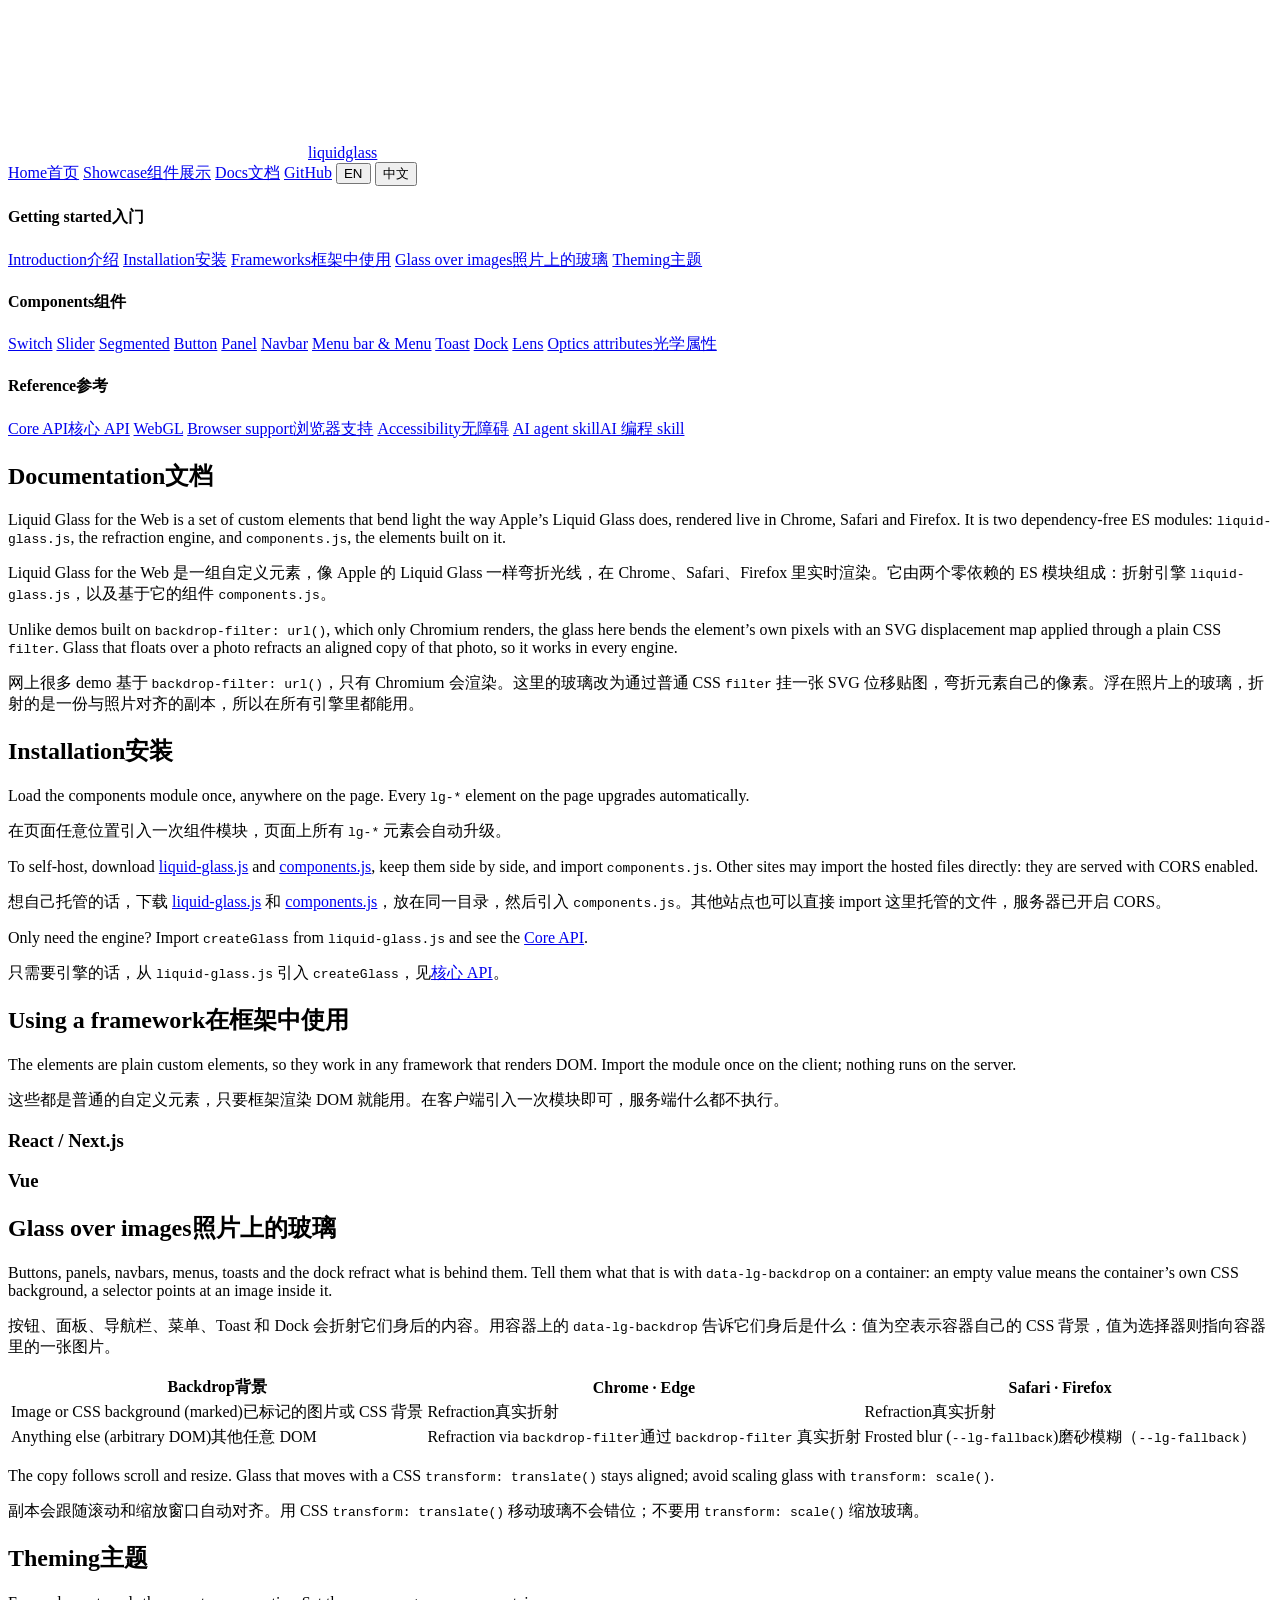
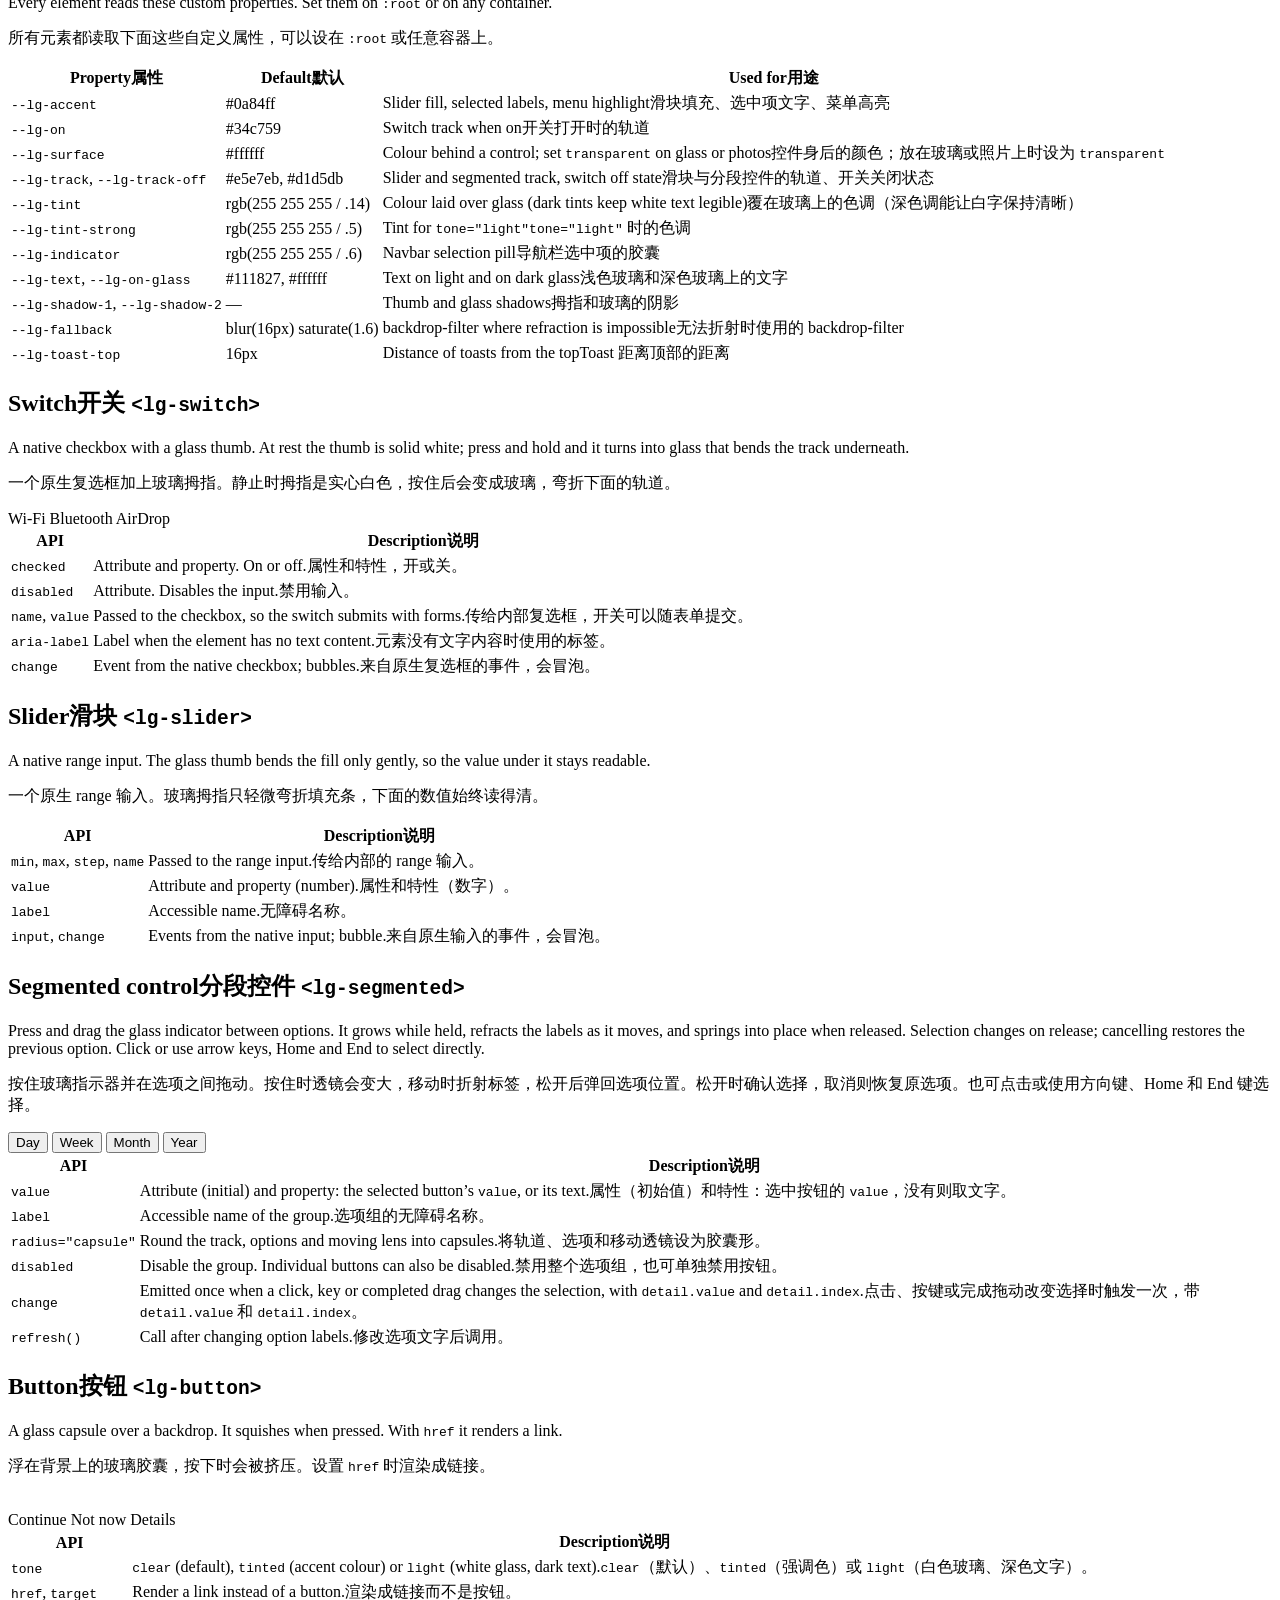
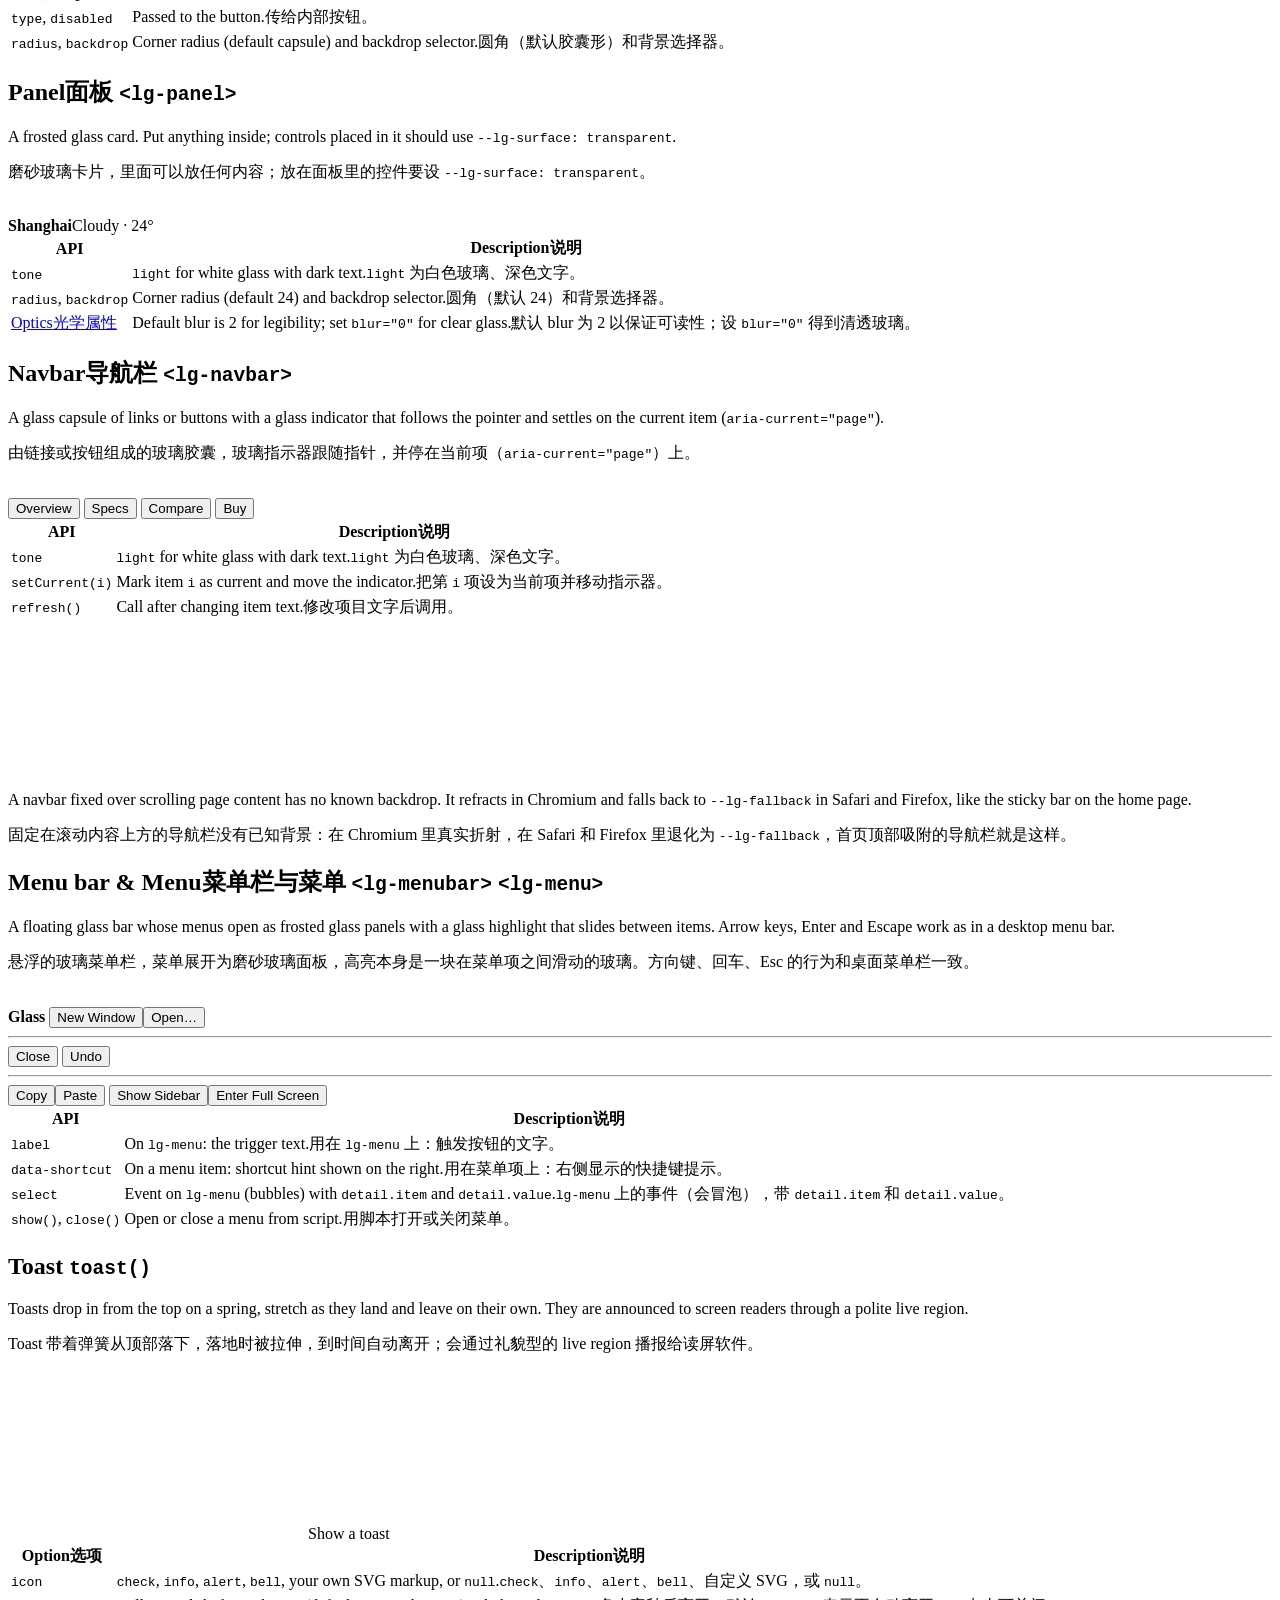
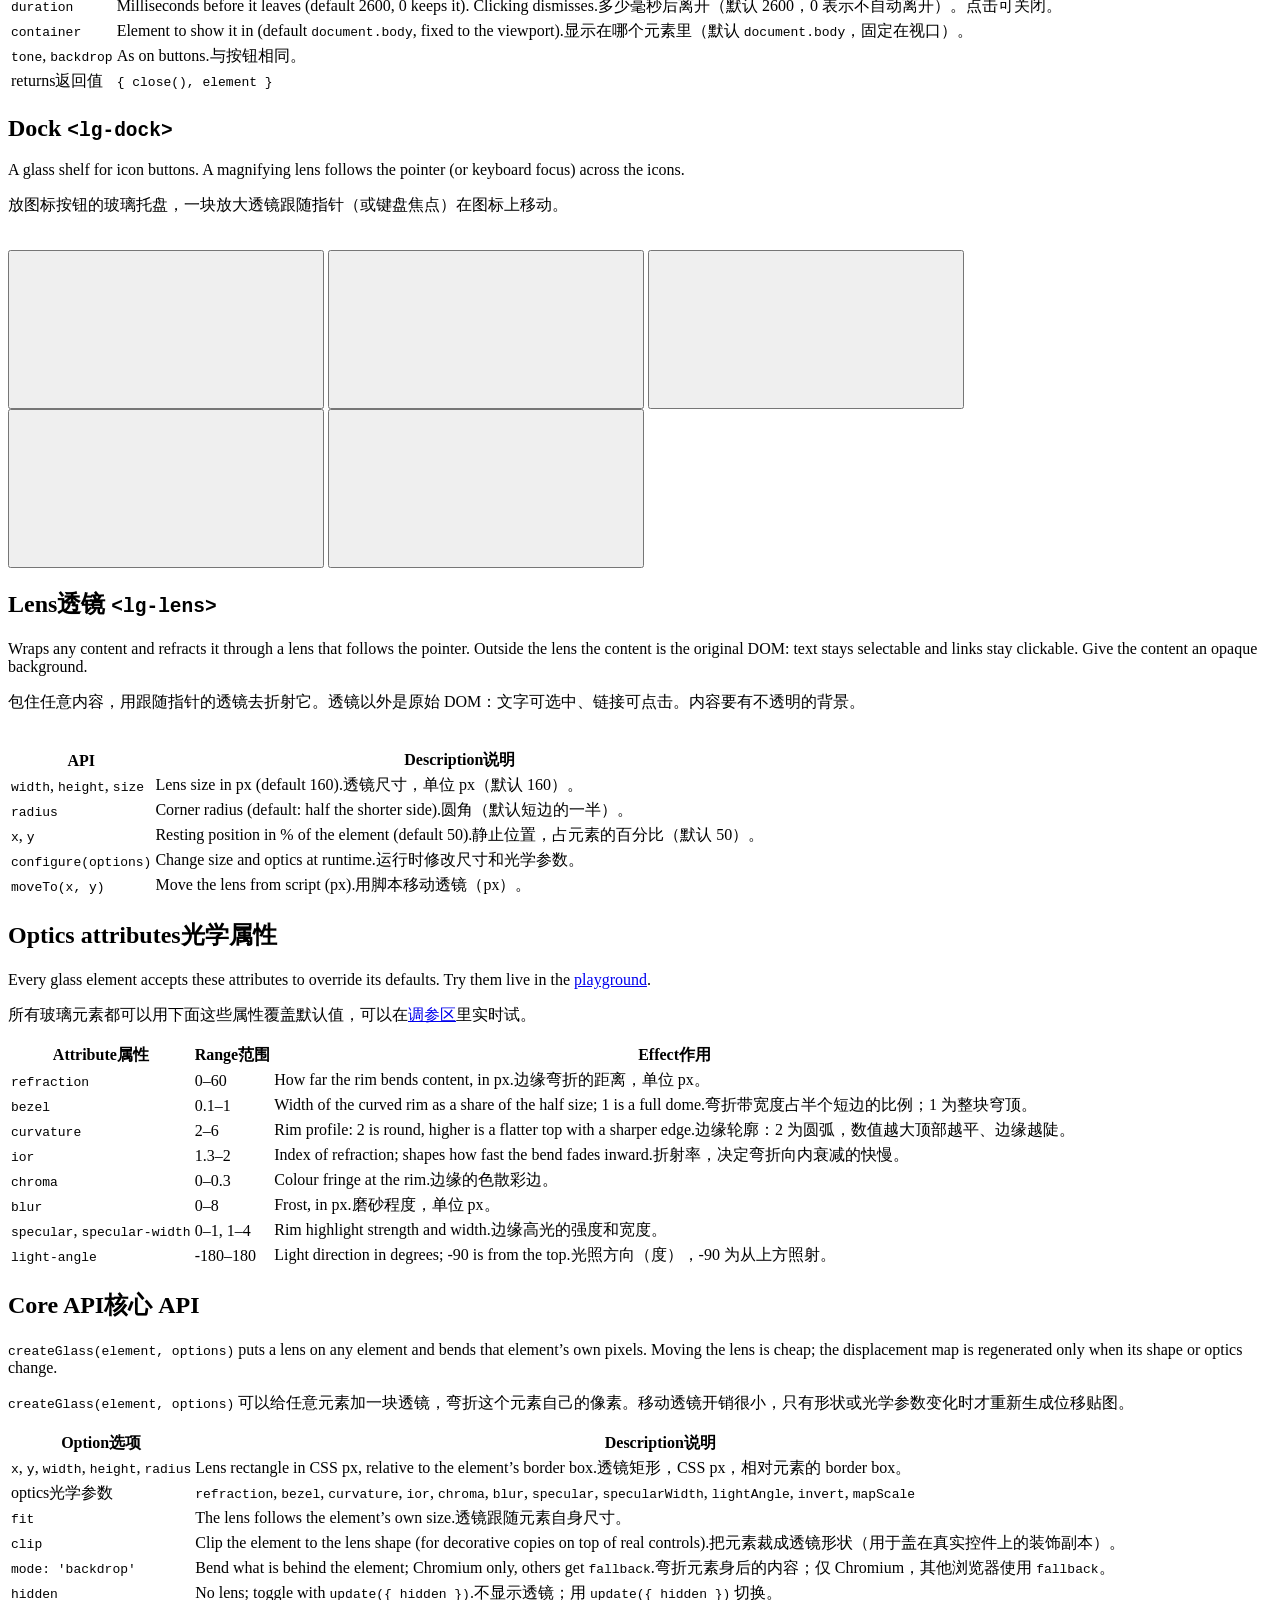
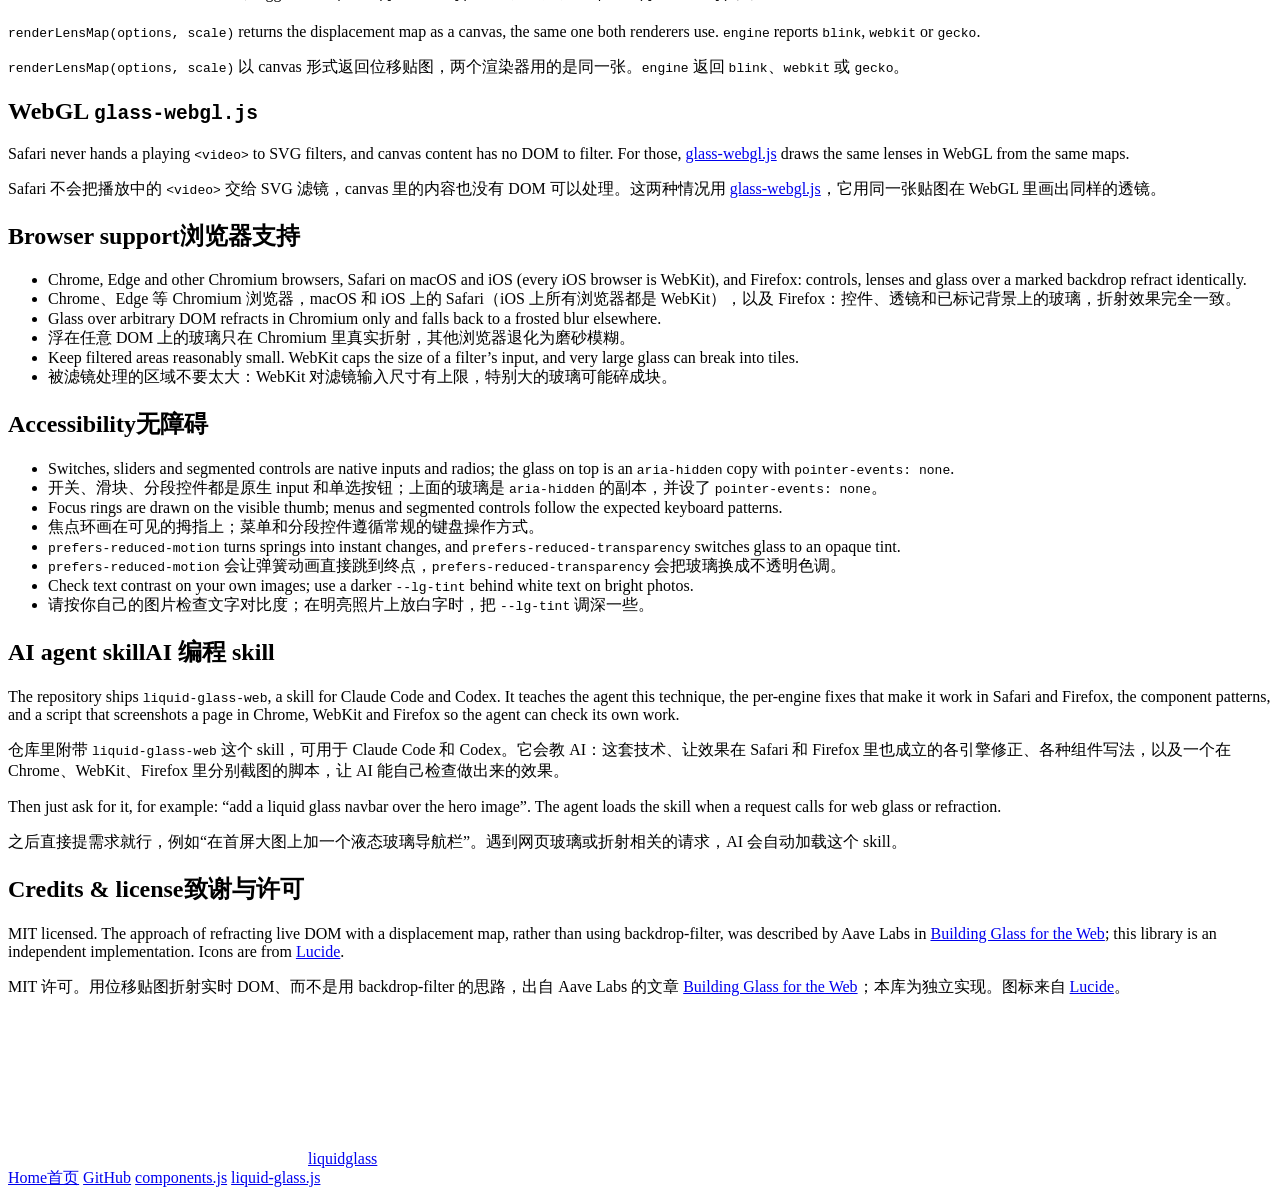
==== docs/index.html @ ac9f33d4 "feat(lib): add draggable liquid glass segmented controls Segmented controls previously supported cli" ====
<!doctype html>
<html lang="en">
<head>
<meta charset="utf-8">
<meta name="viewport" content="width=device-width, initial-scale=1">
<title>Docs — Liquid Glass for the Web</title>
<meta name="description" content="Install and use the Liquid Glass web components: switch, slider, segmented control, button, panel, navbar, menu bar, toast, dock and lens. Plus the core refraction API.">
<link rel="icon" href="../assets/favicon.svg" type="image/svg+xml">
<link rel="stylesheet" href="../assets/site.css">
<link rel="modulepreload" href="../lib/liquid-glass.js">
<link rel="modulepreload" href="../lib/components.js">
<script type="module" src="../assets/site.js"></script>
</head>
<body>

<header class="docs-header">
  <div class="container docs-header__row">
    <a class="brand" href="../"><svg aria-hidden="true"><use href="../assets/icons.svg#droplet"/></svg>liquidglass</a>
    <nav class="docs-header__nav" aria-label="Site">
      <a href="../" class="optional"><span data-l="en">Home</span><span data-l="zh">首页</span></a>
      <a href="../#components" class="optional"><span data-l="en">Showcase</span><span data-l="zh">组件展示</span></a>
      <a href="./" aria-current="page"><span data-l="en">Docs</span><span data-l="zh">文档</span></a>
      <a href="https://github.com/gentpan/liquidglass">GitHub</a>
      <lg-segmented class="lang-switch" label="Language" id="lang-switch">
        <button value="en">EN</button>
        <button value="zh">中文</button>
      </lg-segmented>
    </nav>
  </div>
</header>

<div class="container docs">
  <nav class="docs__nav" aria-label="Documentation">
    <h4><span data-l="en">Getting started</span><span data-l="zh">入门</span></h4>
    <a href="#introduction"><span data-l="en">Introduction</span><span data-l="zh">介绍</span></a>
    <a href="#install"><span data-l="en">Installation</span><span data-l="zh">安装</span></a>
    <a href="#frameworks"><span data-l="en">Frameworks</span><span data-l="zh">框架中使用</span></a>
    <a href="#backdrops"><span data-l="en">Glass over images</span><span data-l="zh">照片上的玻璃</span></a>
    <a href="#theming"><span data-l="en">Theming</span><span data-l="zh">主题</span></a>
    <h4><span data-l="en">Components</span><span data-l="zh">组件</span></h4>
    <a href="#switch">Switch</a>
    <a href="#slider">Slider</a>
    <a href="#segmented">Segmented</a>
    <a href="#button">Button</a>
    <a href="#panel">Panel</a>
    <a href="#navbar">Navbar</a>
    <a href="#menubar">Menu bar &amp; Menu</a>
    <a href="#toast">Toast</a>
    <a href="#dock">Dock</a>
    <a href="#lens">Lens</a>
    <a href="#optics"><span data-l="en">Optics attributes</span><span data-l="zh">光学属性</span></a>
    <h4><span data-l="en">Reference</span><span data-l="zh">参考</span></h4>
    <a href="#api"><span data-l="en">Core API</span><span data-l="zh">核心 API</span></a>
    <a href="#webgl">WebGL</a>
    <a href="#support"><span data-l="en">Browser support</span><span data-l="zh">浏览器支持</span></a>
    <a href="#a11y"><span data-l="en">Accessibility</span><span data-l="zh">无障碍</span></a>
    <a href="#skill"><span data-l="en">AI agent skill</span><span data-l="zh">AI 编程 skill</span></a>
  </nav>

  <main class="docs__main">
    <!-- ======================================================== intro -->
    <section id="introduction">
      <h1><span data-l="en">Documentation</span><span data-l="zh">文档</span></h1>
      <p class="docs__lede" data-l="en">Liquid Glass for the Web is a set of custom elements that bend light the way Apple’s Liquid Glass does, rendered live in Chrome, Safari and Firefox. It is two dependency-free ES modules: <code>liquid-glass.js</code>, the refraction engine, and <code>components.js</code>, the elements built on it.</p>
      <p class="docs__lede" data-l="zh">Liquid Glass for the Web 是一组自定义元素，像 Apple 的 Liquid Glass 一样弯折光线，在 Chrome、Safari、Firefox 里实时渲染。它由两个零依赖的 ES 模块组成：折射引擎 <code>liquid-glass.js</code>，以及基于它的组件 <code>components.js</code>。</p>
      <p data-l="en">Unlike demos built on <code>backdrop-filter: url()</code>, which only Chromium renders, the glass here bends the element’s own pixels with an SVG displacement map applied through a plain CSS <code>filter</code>. Glass that floats over a photo refracts an aligned copy of that photo, so it works in every engine.</p>
      <p data-l="zh">网上很多 demo 基于 <code>backdrop-filter: url()</code>，只有 Chromium 会渲染。这里的玻璃改为通过普通 CSS <code>filter</code> 挂一张 SVG 位移贴图，弯折元素自己的像素。浮在照片上的玻璃，折射的是一份与照片对齐的副本，所以在所有引擎里都能用。</p>
    </section>

    <!-- ======================================================== install -->
    <section id="install">
      <h2><span data-l="en">Installation</span><span data-l="zh">安装</span></h2>
      <p data-l="en">Load the components module once, anywhere on the page. Every <code>lg-*</code> element on the page upgrades automatically.</p>
      <p data-l="zh">在页面任意位置引入一次组件模块，页面上所有 <code>lg-*</code> 元素会自动升级。</p>
      <script type="text/plain" data-code="html">
<script type="module" src="https://liquidglass.dev/lib/components.js"><\/script>
      </script>
      <p data-l="en">To self-host, download <a href="../lib/liquid-glass.js" download>liquid-glass.js</a> and <a href="../lib/components.js" download>components.js</a>, keep them side by side, and import <code>components.js</code>. Other sites may import the hosted files directly: they are served with CORS enabled.</p>
      <p data-l="zh">想自己托管的话，下载 <a href="../lib/liquid-glass.js" download>liquid-glass.js</a> 和 <a href="../lib/components.js" download>components.js</a>，放在同一目录，然后引入 <code>components.js</code>。其他站点也可以直接 import 这里托管的文件，服务器已开启 CORS。</p>
      <p data-l="en">Only need the engine? Import <code>createGlass</code> from <code>liquid-glass.js</code> and see the <a href="#api">Core API</a>.</p>
      <p data-l="zh">只需要引擎的话，从 <code>liquid-glass.js</code> 引入 <code>createGlass</code>，见<a href="#api">核心 API</a>。</p>
    </section>

    <section id="frameworks">
      <h2><span data-l="en">Using a framework</span><span data-l="zh">在框架中使用</span></h2>
      <p data-l="en">The elements are plain custom elements, so they work in any framework that renders DOM. Import the module once on the client; nothing runs on the server.</p>
      <p data-l="zh">这些都是普通的自定义元素，只要框架渲染 DOM 就能用。在客户端引入一次模块即可，服务端什么都不执行。</p>
      <h3>React / Next.js</h3>
      <script type="text/plain" data-code="js" data-title="Glass.jsx">
'use client';
import { useEffect } from 'react';

export default function Settings() {
  useEffect(() => { import('https://liquidglass.dev/lib/components.js'); }, []);
  return (
    <lg-switch checked onChange={(e) => console.log(e.target.checked)}>Wi-Fi</lg-switch>
  );
}
      </script>
      <h3>Vue</h3>
      <script type="text/plain" data-code="js" data-title="main.js">
// Tell Vue that lg-* tags are custom elements
app.config.compilerOptions.isCustomElement = (tag) => tag.startsWith('lg-');
import('https://liquidglass.dev/lib/components.js');
      </script>
    </section>

    <!-- ======================================================== backdrops -->
    <section id="backdrops">
      <h2><span data-l="en">Glass over images</span><span data-l="zh">照片上的玻璃</span></h2>
      <p data-l="en">Buttons, panels, navbars, menus, toasts and the dock refract what is behind them. Tell them what that is with <code>data-lg-backdrop</code> on a container: an empty value means the container’s own CSS background, a selector points at an image inside it.</p>
      <p data-l="zh">按钮、面板、导航栏、菜单、Toast 和 Dock 会折射它们身后的内容。用容器上的 <code>data-lg-backdrop</code> 告诉它们身后是什么：值为空表示容器自己的 CSS 背景，值为选择器则指向容器里的一张图片。</p>
      <script type="text/plain" data-code="html">
<div class="hero" data-lg-backdrop="img">
  <img src="photo.jpg" alt="">
  <lg-panel radius="24">Refracts photo.jpg in every browser</lg-panel>
</div>

<!-- or point one element at any image -->
<lg-button backdrop="#wallpaper">Continue</lg-button>
      </script>
      <div class="props-wrap"><table class="props">
        <thead><tr><th><span data-l="en">Backdrop</span><span data-l="zh">背景</span></th><th>Chrome · Edge</th><th>Safari · Firefox</th></tr></thead>
        <tbody>
          <tr><td><span data-l="en">Image or CSS background (marked)</span><span data-l="zh">已标记的图片或 CSS 背景</span></td><td><span data-l="en">Refraction</span><span data-l="zh">真实折射</span></td><td><span data-l="en">Refraction</span><span data-l="zh">真实折射</span></td></tr>
          <tr><td><span data-l="en">Anything else (arbitrary DOM)</span><span data-l="zh">其他任意 DOM</span></td><td><span data-l="en">Refraction via <code>backdrop-filter</code></span><span data-l="zh">通过 <code>backdrop-filter</code> 真实折射</span></td><td><span data-l="en">Frosted blur (<code>--lg-fallback</code>)</span><span data-l="zh">磨砂模糊（<code>--lg-fallback</code>）</span></td></tr>
        </tbody>
      </table></div>
      <p data-l="en">The copy follows scroll and resize. Glass that moves with a CSS <code>transform: translate()</code> stays aligned; avoid scaling glass with <code>transform: scale()</code>.</p>
      <p data-l="zh">副本会跟随滚动和缩放窗口自动对齐。用 CSS <code>transform: translate()</code> 移动玻璃不会错位；不要用 <code>transform: scale()</code> 缩放玻璃。</p>
    </section>

    <!-- ======================================================== theming -->
    <section id="theming">
      <h2><span data-l="en">Theming</span><span data-l="zh">主题</span></h2>
      <p data-l="en">Every element reads these custom properties. Set them on <code>:root</code> or on any container.</p>
      <p data-l="zh">所有元素都读取下面这些自定义属性，可以设在 <code>:root</code> 或任意容器上。</p>
      <div class="props-wrap"><table class="props">
        <thead><tr><th><span data-l="en">Property</span><span data-l="zh">属性</span></th><th><span data-l="en">Default</span><span data-l="zh">默认</span></th><th><span data-l="en">Used for</span><span data-l="zh">用途</span></th></tr></thead>
        <tbody>
          <tr><td><code>--lg-accent</code></td><td>#0a84ff</td><td><span data-l="en">Slider fill, selected labels, menu highlight</span><span data-l="zh">滑块填充、选中项文字、菜单高亮</span></td></tr>
          <tr><td><code>--lg-on</code></td><td>#34c759</td><td><span data-l="en">Switch track when on</span><span data-l="zh">开关打开时的轨道</span></td></tr>
          <tr><td><code>--lg-surface</code></td><td>#ffffff</td><td><span data-l="en">Colour behind a control; set <code>transparent</code> on glass or photos</span><span data-l="zh">控件身后的颜色；放在玻璃或照片上时设为 <code>transparent</code></span></td></tr>
          <tr><td><code>--lg-track</code>, <code>--lg-track-off</code></td><td>#e5e7eb, #d1d5db</td><td><span data-l="en">Slider and segmented track, switch off state</span><span data-l="zh">滑块与分段控件的轨道、开关关闭状态</span></td></tr>
          <tr><td><code>--lg-tint</code></td><td>rgb(255 255 255 / .14)</td><td><span data-l="en">Colour laid over glass (dark tints keep white text legible)</span><span data-l="zh">覆在玻璃上的色调（深色调能让白字保持清晰）</span></td></tr>
          <tr><td><code>--lg-tint-strong</code></td><td>rgb(255 255 255 / .5)</td><td><span data-l="en">Tint for <code>tone="light"</code></span><span data-l="zh"><code>tone="light"</code> 时的色调</span></td></tr>
          <tr><td><code>--lg-indicator</code></td><td>rgb(255 255 255 / .6)</td><td><span data-l="en">Navbar selection pill</span><span data-l="zh">导航栏选中项的胶囊</span></td></tr>
          <tr><td><code>--lg-text</code>, <code>--lg-on-glass</code></td><td>#111827, #ffffff</td><td><span data-l="en">Text on light and on dark glass</span><span data-l="zh">浅色玻璃和深色玻璃上的文字</span></td></tr>
          <tr><td><code>--lg-shadow-1</code>, <code>--lg-shadow-2</code></td><td>—</td><td><span data-l="en">Thumb and glass shadows</span><span data-l="zh">拇指和玻璃的阴影</span></td></tr>
          <tr><td><code>--lg-fallback</code></td><td>blur(16px) saturate(1.6)</td><td><span data-l="en">backdrop-filter where refraction is impossible</span><span data-l="zh">无法折射时使用的 backdrop-filter</span></td></tr>
          <tr><td><code>--lg-toast-top</code></td><td>16px</td><td><span data-l="en">Distance of toasts from the top</span><span data-l="zh">Toast 距离顶部的距离</span></td></tr>
        </tbody>
      </table></div>
    </section>

    <!-- ======================================================== switch -->
    <section id="switch">
      <h2><span data-l="en">Switch</span><span data-l="zh">开关</span> <code>&lt;lg-switch&gt;</code></h2>
      <p data-l="en">A native checkbox with a glass thumb. At rest the thumb is solid white; press and hold and it turns into glass that bends the track underneath.</p>
      <p data-l="zh">一个原生复选框加上玻璃拇指。静止时拇指是实心白色，按住后会变成玻璃，弯折下面的轨道。</p>
      <div class="demo">
        <div class="setting-list">
          <lg-switch checked>Wi-Fi</lg-switch>
          <lg-switch>Bluetooth</lg-switch>
          <lg-switch checked disabled>AirDrop</lg-switch>
        </div>
      </div>
      <script type="text/plain" data-code="html">
<lg-switch checked name="wifi">Wi-Fi</lg-switch>
<lg-switch aria-label="Dark mode"></lg-switch>
      </script>
      <div class="props-wrap"><table class="props">
        <thead><tr><th>API</th><th><span data-l="en">Description</span><span data-l="zh">说明</span></th></tr></thead>
        <tbody>
          <tr><td><code>checked</code></td><td><span data-l="en">Attribute and property. On or off.</span><span data-l="zh">属性和特性，开或关。</span></td></tr>
          <tr><td><code>disabled</code></td><td><span data-l="en">Attribute. Disables the input.</span><span data-l="zh">禁用输入。</span></td></tr>
          <tr><td><code>name</code>, <code>value</code></td><td><span data-l="en">Passed to the checkbox, so the switch submits with forms.</span><span data-l="zh">传给内部复选框，开关可以随表单提交。</span></td></tr>
          <tr><td><code>aria-label</code></td><td><span data-l="en">Label when the element has no text content.</span><span data-l="zh">元素没有文字内容时使用的标签。</span></td></tr>
          <tr><td><code>change</code></td><td><span data-l="en">Event from the native checkbox; bubbles.</span><span data-l="zh">来自原生复选框的事件，会冒泡。</span></td></tr>
        </tbody>
      </table></div>
    </section>

    <!-- ======================================================== slider -->
    <section id="slider">
      <h2><span data-l="en">Slider</span><span data-l="zh">滑块</span> <code>&lt;lg-slider&gt;</code></h2>
      <p data-l="en">A native range input. The glass thumb bends the fill only gently, so the value under it stays readable.</p>
      <p data-l="zh">一个原生 range 输入。玻璃拇指只轻微弯折填充条，下面的数值始终读得清。</p>
      <div class="demo">
        <lg-slider value="40" label="Volume"></lg-slider>
      </div>
      <script type="text/plain" data-code="html">
<lg-slider min="0" max="100" step="1" value="40" label="Volume"></lg-slider>
      </script>
      <div class="props-wrap"><table class="props">
        <thead><tr><th>API</th><th><span data-l="en">Description</span><span data-l="zh">说明</span></th></tr></thead>
        <tbody>
          <tr><td><code>min</code>, <code>max</code>, <code>step</code>, <code>name</code></td><td><span data-l="en">Passed to the range input.</span><span data-l="zh">传给内部的 range 输入。</span></td></tr>
          <tr><td><code>value</code></td><td><span data-l="en">Attribute and property (number).</span><span data-l="zh">属性和特性（数字）。</span></td></tr>
          <tr><td><code>label</code></td><td><span data-l="en">Accessible name.</span><span data-l="zh">无障碍名称。</span></td></tr>
          <tr><td><code>input</code>, <code>change</code></td><td><span data-l="en">Events from the native input; bubble.</span><span data-l="zh">来自原生输入的事件，会冒泡。</span></td></tr>
        </tbody>
      </table></div>
    </section>

    <!-- ======================================================== segmented -->
    <section id="segmented">
      <h2><span data-l="en">Segmented control</span><span data-l="zh">分段控件</span> <code>&lt;lg-segmented&gt;</code></h2>
      <p data-l="en">Press and drag the glass indicator between options. It grows while held, refracts the labels as it moves, and springs into place when released. Selection changes on release; cancelling restores the previous option. Click or use arrow keys, Home and End to select directly.</p>
      <p data-l="zh">按住玻璃指示器并在选项之间拖动。按住时透镜会变大，移动时折射标签，松开后弹回选项位置。松开时确认选择，取消则恢复原选项。也可点击或使用方向键、Home 和 End 键选择。</p>
      <div class="demo">
        <lg-segmented value="week" label="Range">
          <button value="day">Day</button>
          <button value="week">Week</button>
          <button value="month">Month</button>
          <button value="year">Year</button>
        </lg-segmented>
      </div>
      <script type="text/plain" data-code="html">
<lg-segmented value="week" label="Range">
  <button value="day">Day</button>
  <button value="week">Week</button>
  <button value="month">Month</button>
</lg-segmented>

<script type="module">
  document.querySelector('lg-segmented')
    .addEventListener('change', (e) => console.log(e.detail.value));
<\/script>
      </script>
      <div class="props-wrap"><table class="props">
        <thead><tr><th>API</th><th><span data-l="en">Description</span><span data-l="zh">说明</span></th></tr></thead>
        <tbody>
          <tr><td><code>value</code></td><td><span data-l="en">Attribute (initial) and property: the selected button’s <code>value</code>, or its text.</span><span data-l="zh">属性（初始值）和特性：选中按钮的 <code>value</code>，没有则取文字。</span></td></tr>
          <tr><td><code>label</code></td><td><span data-l="en">Accessible name of the group.</span><span data-l="zh">选项组的无障碍名称。</span></td></tr>
          <tr><td><code>radius="capsule"</code></td><td><span data-l="en">Round the track, options and moving lens into capsules.</span><span data-l="zh">将轨道、选项和移动透镜设为胶囊形。</span></td></tr>
          <tr><td><code>disabled</code></td><td><span data-l="en">Disable the group. Individual buttons can also be disabled.</span><span data-l="zh">禁用整个选项组，也可单独禁用按钮。</span></td></tr>
          <tr><td><code>change</code></td><td><span data-l="en">Emitted once when a click, key or completed drag changes the selection, with <code>detail.value</code> and <code>detail.index</code>.</span><span data-l="zh">点击、按键或完成拖动改变选择时触发一次，带 <code>detail.value</code> 和 <code>detail.index</code>。</span></td></tr>
          <tr><td><code>refresh()</code></td><td><span data-l="en">Call after changing option labels.</span><span data-l="zh">修改选项文字后调用。</span></td></tr>
        </tbody>
      </table></div>
    </section>

    <!-- ======================================================== button -->
    <section id="button">
      <h2><span data-l="en">Button</span><span data-l="zh">按钮</span> <code>&lt;lg-button&gt;</code></h2>
      <p data-l="en">A glass capsule over a backdrop. It squishes when pressed. With <code>href</code> it renders a link.</p>
      <p data-l="zh">浮在背景上的玻璃胶囊，按下时会被挤压。设置 <code>href</code> 时渲染成链接。</p>
      <div class="demo demo--photo stage--dark" data-lg-backdrop=".demo__img">
        <img class="demo__img" src="../images/beach-1200.jpg" alt="" loading="lazy">
        <div class="demo__center">
          <lg-button tone="tinted">Continue</lg-button>
          <lg-button>Not now</lg-button>
          <lg-button tone="light">Details</lg-button>
        </div>
      </div>
      <script type="text/plain" data-code="html">
<div data-lg-backdrop="img">
  <img src="photo.jpg" alt="">
  <lg-button tone="tinted">Continue</lg-button>
  <lg-button>Not now</lg-button>
  <lg-button tone="light" href="/details">Details</lg-button>
</div>
      </script>
      <div class="props-wrap"><table class="props">
        <thead><tr><th>API</th><th><span data-l="en">Description</span><span data-l="zh">说明</span></th></tr></thead>
        <tbody>
          <tr><td><code>tone</code></td><td><span data-l="en"><code>clear</code> (default), <code>tinted</code> (accent colour) or <code>light</code> (white glass, dark text).</span><span data-l="zh"><code>clear</code>（默认）、<code>tinted</code>（强调色）或 <code>light</code>（白色玻璃、深色文字）。</span></td></tr>
          <tr><td><code>href</code>, <code>target</code></td><td><span data-l="en">Render a link instead of a button.</span><span data-l="zh">渲染成链接而不是按钮。</span></td></tr>
          <tr><td><code>type</code>, <code>disabled</code></td><td><span data-l="en">Passed to the button.</span><span data-l="zh">传给内部按钮。</span></td></tr>
          <tr><td><code>radius</code>, <code>backdrop</code></td><td><span data-l="en">Corner radius (default capsule) and backdrop selector.</span><span data-l="zh">圆角（默认胶囊形）和背景选择器。</span></td></tr>
        </tbody>
      </table></div>
    </section>

    <!-- ======================================================== panel -->
    <section id="panel">
      <h2><span data-l="en">Panel</span><span data-l="zh">面板</span> <code>&lt;lg-panel&gt;</code></h2>
      <p data-l="en">A frosted glass card. Put anything inside; controls placed in it should use <code>--lg-surface: transparent</code>.</p>
      <p data-l="zh">磨砂玻璃卡片，里面可以放任何内容；放在面板里的控件要设 <code>--lg-surface: transparent</code>。</p>
      <div class="demo demo--photo stage--dark" data-lg-backdrop=".demo__img">
        <img class="demo__img" src="../images/city-1200.jpg" alt="" loading="lazy">
        <div class="demo__center">
          <lg-panel radius="24" class="demo-weather">
            <b>Shanghai</b><span>Cloudy · 24°</span>
          </lg-panel>
        </div>
      </div>
      <script type="text/plain" data-code="html">
<lg-panel radius="24" blur="3">
  <b>Shanghai</b>
  <span>Cloudy · 24°</span>
</lg-panel>
      </script>
      <div class="props-wrap"><table class="props">
        <thead><tr><th>API</th><th><span data-l="en">Description</span><span data-l="zh">说明</span></th></tr></thead>
        <tbody>
          <tr><td><code>tone</code></td><td><span data-l="en"><code>light</code> for white glass with dark text.</span><span data-l="zh"><code>light</code> 为白色玻璃、深色文字。</span></td></tr>
          <tr><td><code>radius</code>, <code>backdrop</code></td><td><span data-l="en">Corner radius (default 24) and backdrop selector.</span><span data-l="zh">圆角（默认 24）和背景选择器。</span></td></tr>
          <tr><td><a href="#optics"><span data-l="en">Optics</span><span data-l="zh">光学属性</span></a></td><td><span data-l="en">Default blur is 2 for legibility; set <code>blur="0"</code> for clear glass.</span><span data-l="zh">默认 blur 为 2 以保证可读性；设 <code>blur="0"</code> 得到清透玻璃。</span></td></tr>
        </tbody>
      </table></div>
    </section>

    <!-- ======================================================== navbar -->
    <section id="navbar">
      <h2><span data-l="en">Navbar</span><span data-l="zh">导航栏</span> <code>&lt;lg-navbar&gt;</code></h2>
      <p data-l="en">A glass capsule of links or buttons with a glass indicator that follows the pointer and settles on the current item (<code>aria-current="page"</code>).</p>
      <p data-l="zh">由链接或按钮组成的玻璃胶囊，玻璃指示器跟随指针，并停在当前项（<code>aria-current="page"</code>）上。</p>
      <div class="demo demo--photo stage--dark" data-lg-backdrop=".demo__img">
        <img class="demo__img" src="../images/game-1200.jpg" alt="" loading="lazy">
        <div class="demo__center">
          <lg-navbar aria-label="Demo">
            <button aria-current="page">Overview</button>
            <button>Specs</button>
            <button>Compare</button>
            <button>Buy</button>
          </lg-navbar>
        </div>
      </div>
      <script type="text/plain" data-code="html">
<lg-navbar>
  <a href="/" aria-current="page">Overview</a>
  <a href="/specs">Specs</a>
  <a href="/buy">Buy</a>
</lg-navbar>
      </script>
      <div class="props-wrap"><table class="props">
        <thead><tr><th>API</th><th><span data-l="en">Description</span><span data-l="zh">说明</span></th></tr></thead>
        <tbody>
          <tr><td><code>tone</code></td><td><span data-l="en"><code>light</code> for white glass with dark text.</span><span data-l="zh"><code>light</code> 为白色玻璃、深色文字。</span></td></tr>
          <tr><td><code>setCurrent(i)</code></td><td><span data-l="en">Mark item <code>i</code> as current and move the indicator.</span><span data-l="zh">把第 <code>i</code> 项设为当前项并移动指示器。</span></td></tr>
          <tr><td><code>refresh()</code></td><td><span data-l="en">Call after changing item text.</span><span data-l="zh">修改项目文字后调用。</span></td></tr>
        </tbody>
      </table></div>
      <div class="callout"><svg class="icon" aria-hidden="true"><use href="../assets/icons.svg#sparkles"/></svg><p data-l="en">A navbar fixed over scrolling page content has no known backdrop. It refracts in Chromium and falls back to <code>--lg-fallback</code> in Safari and Firefox, like the sticky bar on the home page.</p><p data-l="zh">固定在滚动内容上方的导航栏没有已知背景：在 Chromium 里真实折射，在 Safari 和 Firefox 里退化为 <code>--lg-fallback</code>，首页顶部吸附的导航栏就是这样。</p></div>
    </section>

    <!-- ======================================================== menubar -->
    <section id="menubar">
      <h2><span data-l="en">Menu bar &amp; Menu</span><span data-l="zh">菜单栏与菜单</span> <code>&lt;lg-menubar&gt;</code> <code>&lt;lg-menu&gt;</code></h2>
      <p data-l="en">A floating glass bar whose menus open as frosted glass panels with a glass highlight that slides between items. Arrow keys, Enter and Escape work as in a desktop menu bar.</p>
      <p data-l="zh">悬浮的玻璃菜单栏，菜单展开为磨砂玻璃面板，高亮本身是一块在菜单项之间滑动的玻璃。方向键、回车、Esc 的行为和桌面菜单栏一致。</p>
      <div class="demo demo--photo demo--menubar" data-lg-backdrop=".demo__img">
        <img class="demo__img" src="../images/city-1200.jpg" alt="" loading="lazy">
        <div class="demo__bar">
          <lg-menubar>
            <b class="demo__brand">Glass</b>
            <lg-menu label="File"><button data-shortcut="⌘N">New Window</button><button data-shortcut="⌘O">Open…</button><hr><button data-shortcut="⌘W">Close</button></lg-menu>
            <lg-menu label="Edit"><button data-shortcut="⌘Z">Undo</button><hr><button data-shortcut="⌘C">Copy</button><button data-shortcut="⌘V">Paste</button></lg-menu>
            <lg-menu label="View"><button>Show Sidebar</button><button>Enter Full Screen</button></lg-menu>
          </lg-menubar>
        </div>
      </div>
      <script type="text/plain" data-code="html">
<lg-menubar>
  <b>Glass</b>
  <lg-menu label="File">
    <button data-shortcut="⌘N" value="new">New Window</button>
    <button data-shortcut="⌘O">Open…</button>
    <hr>
    <button data-shortcut="⌘W">Close</button>
  </lg-menu>
  <lg-menu label="Edit">…</lg-menu>
</lg-menubar>

<script type="module">
  document.querySelector('lg-menubar')
    .addEventListener('select', (e) => console.log(e.detail.value));
<\/script>
      </script>
      <div class="props-wrap"><table class="props">
        <thead><tr><th>API</th><th><span data-l="en">Description</span><span data-l="zh">说明</span></th></tr></thead>
        <tbody>
          <tr><td><code>label</code></td><td><span data-l="en">On <code>lg-menu</code>: the trigger text.</span><span data-l="zh">用在 <code>lg-menu</code> 上：触发按钮的文字。</span></td></tr>
          <tr><td><code>data-shortcut</code></td><td><span data-l="en">On a menu item: shortcut hint shown on the right.</span><span data-l="zh">用在菜单项上：右侧显示的快捷键提示。</span></td></tr>
          <tr><td><code>select</code></td><td><span data-l="en">Event on <code>lg-menu</code> (bubbles) with <code>detail.item</code> and <code>detail.value</code>.</span><span data-l="zh"><code>lg-menu</code> 上的事件（会冒泡），带 <code>detail.item</code> 和 <code>detail.value</code>。</span></td></tr>
          <tr><td><code>show()</code>, <code>close()</code></td><td><span data-l="en">Open or close a menu from script.</span><span data-l="zh">用脚本打开或关闭菜单。</span></td></tr>
        </tbody>
      </table></div>
    </section>

    <!-- ======================================================== toast -->
    <section id="toast">
      <h2><span data-l="en">Toast</span> <code>toast()</code></h2>
      <p data-l="en">Toasts drop in from the top on a spring, stretch as they land and leave on their own. They are announced to screen readers through a polite live region.</p>
      <p data-l="zh">Toast 带着弹簧从顶部落下，落地时被拉伸，到时间自动离开；会通过礼貌型的 live region 播报给读屏软件。</p>
      <div class="demo demo--photo stage--dark" id="toast-demo" data-lg-backdrop=".demo__img">
        <img class="demo__img" src="../images/portrait-1200.jpg" alt="" loading="lazy">
        <div class="demo__center demo__center--bottom">
          <lg-button id="toast-demo-button"><svg class="icon" aria-hidden="true"><use href="../assets/icons.svg#bell"/></svg>Show a toast</lg-button>
        </div>
      </div>
      <script type="text/plain" data-code="js">
import { toast } from 'https://liquidglass.dev/lib/components.js';

toast('Saved to Photos', { icon: 'check' });

// inside a stage whose image is the backdrop
toast('New message', { icon: 'bell', container: document.querySelector('.stage') });
      </script>
      <div class="props-wrap"><table class="props">
        <thead><tr><th><span data-l="en">Option</span><span data-l="zh">选项</span></th><th><span data-l="en">Description</span><span data-l="zh">说明</span></th></tr></thead>
        <tbody>
          <tr><td><code>icon</code></td><td><span data-l="en"><code>check</code>, <code>info</code>, <code>alert</code>, <code>bell</code>, your own SVG markup, or <code>null</code>.</span><span data-l="zh"><code>check</code>、<code>info</code>、<code>alert</code>、<code>bell</code>、自定义 SVG，或 <code>null</code>。</span></td></tr>
          <tr><td><code>duration</code></td><td><span data-l="en">Milliseconds before it leaves (default 2600, 0 keeps it). Clicking dismisses.</span><span data-l="zh">多少毫秒后离开（默认 2600，0 表示不自动离开）。点击可关闭。</span></td></tr>
          <tr><td><code>container</code></td><td><span data-l="en">Element to show it in (default <code>document.body</code>, fixed to the viewport).</span><span data-l="zh">显示在哪个元素里（默认 <code>document.body</code>，固定在视口）。</span></td></tr>
          <tr><td><code>tone</code>, <code>backdrop</code></td><td><span data-l="en">As on buttons.</span><span data-l="zh">与按钮相同。</span></td></tr>
          <tr><td><span data-l="en">returns</span><span data-l="zh">返回值</span></td><td><code>{ close(), element }</code></td></tr>
        </tbody>
      </table></div>
    </section>

    <!-- ======================================================== dock -->
    <section id="dock">
      <h2>Dock <code>&lt;lg-dock&gt;</code></h2>
      <p data-l="en">A glass shelf for icon buttons. A magnifying lens follows the pointer (or keyboard focus) across the icons.</p>
      <p data-l="zh">放图标按钮的玻璃托盘，一块放大透镜跟随指针（或键盘焦点）在图标上移动。</p>
      <div class="demo demo--photo" data-lg-backdrop=".demo__img">
        <img class="demo__img" src="../images/anime-1200.jpg" alt="" loading="lazy">
        <div class="demo__center demo__center--bottom">
          <lg-dock aria-label="Dock">
            <button class="app-icon app-icon--mail" aria-label="Mail"><svg><use href="../assets/icons.svg#mail"/></svg></button>
            <button class="app-icon app-icon--music" aria-label="Music"><svg><use href="../assets/icons.svg#music"/></svg></button>
            <button class="app-icon app-icon--photos" aria-label="Photos"><svg><use href="../assets/icons.svg#image"/></svg></button>
            <button class="app-icon app-icon--maps" aria-label="Maps"><svg><use href="../assets/icons.svg#map"/></svg></button>
            <button class="app-icon app-icon--settings" aria-label="Settings"><svg><use href="../assets/icons.svg#settings"/></svg></button>
          </lg-dock>
        </div>
      </div>
      <script type="text/plain" data-code="html">
<lg-dock aria-label="Apps">
  <button aria-label="Mail"><img src="mail.png" alt=""></button>
  <button aria-label="Music"><img src="music.png" alt=""></button>
</lg-dock>
      </script>
    </section>

    <!-- ======================================================== lens -->
    <section id="lens">
      <h2><span data-l="en">Lens</span><span data-l="zh">透镜</span> <code>&lt;lg-lens&gt;</code></h2>
      <p data-l="en">Wraps any content and refracts it through a lens that follows the pointer. Outside the lens the content is the original DOM: text stays selectable and links stay clickable. Give the content an opaque background.</p>
      <p data-l="zh">包住任意内容，用跟随指针的透镜去折射它。透镜以外是原始 DOM：文字可选中、链接可点击。内容要有不透明的背景。</p>
      <div class="demo demo--photo demo--lens">
        <lg-lens width="200" height="130" radius="65" x="60" y="45">
          <img src="../images/wave-1200.jpg" alt="" loading="lazy">
        </lg-lens>
      </div>
      <script type="text/plain" data-code="html">
<lg-lens width="200" height="130" radius="65" refraction="30" x="60" y="45">
  <img src="photo.jpg" alt="">
</lg-lens>
      </script>
      <div class="props-wrap"><table class="props">
        <thead><tr><th>API</th><th><span data-l="en">Description</span><span data-l="zh">说明</span></th></tr></thead>
        <tbody>
          <tr><td><code>width</code>, <code>height</code>, <code>size</code></td><td><span data-l="en">Lens size in px (default 160).</span><span data-l="zh">透镜尺寸，单位 px（默认 160）。</span></td></tr>
          <tr><td><code>radius</code></td><td><span data-l="en">Corner radius (default: half the shorter side).</span><span data-l="zh">圆角（默认短边的一半）。</span></td></tr>
          <tr><td><code>x</code>, <code>y</code></td><td><span data-l="en">Resting position in % of the element (default 50).</span><span data-l="zh">静止位置，占元素的百分比（默认 50）。</span></td></tr>
          <tr><td><code>configure(options)</code></td><td><span data-l="en">Change size and optics at runtime.</span><span data-l="zh">运行时修改尺寸和光学参数。</span></td></tr>
          <tr><td><code>moveTo(x, y)</code></td><td><span data-l="en">Move the lens from script (px).</span><span data-l="zh">用脚本移动透镜（px）。</span></td></tr>
        </tbody>
      </table></div>
    </section>

    <!-- ======================================================== optics -->
    <section id="optics">
      <h2><span data-l="en">Optics attributes</span><span data-l="zh">光学属性</span></h2>
      <p data-l="en">Every glass element accepts these attributes to override its defaults. Try them live in the <a href="../#playground">playground</a>.</p>
      <p data-l="zh">所有玻璃元素都可以用下面这些属性覆盖默认值，可以在<a href="../#playground">调参区</a>里实时试。</p>
      <div class="props-wrap"><table class="props">
        <thead><tr><th><span data-l="en">Attribute</span><span data-l="zh">属性</span></th><th><span data-l="en">Range</span><span data-l="zh">范围</span></th><th><span data-l="en">Effect</span><span data-l="zh">作用</span></th></tr></thead>
        <tbody>
          <tr><td><code>refraction</code></td><td>0–60</td><td><span data-l="en">How far the rim bends content, in px.</span><span data-l="zh">边缘弯折的距离，单位 px。</span></td></tr>
          <tr><td><code>bezel</code></td><td>0.1–1</td><td><span data-l="en">Width of the curved rim as a share of the half size; 1 is a full dome.</span><span data-l="zh">弯折带宽度占半个短边的比例；1 为整块穹顶。</span></td></tr>
          <tr><td><code>curvature</code></td><td>2–6</td><td><span data-l="en">Rim profile: 2 is round, higher is a flatter top with a sharper edge.</span><span data-l="zh">边缘轮廓：2 为圆弧，数值越大顶部越平、边缘越陡。</span></td></tr>
          <tr><td><code>ior</code></td><td>1.3–2</td><td><span data-l="en">Index of refraction; shapes how fast the bend fades inward.</span><span data-l="zh">折射率，决定弯折向内衰减的快慢。</span></td></tr>
          <tr><td><code>chroma</code></td><td>0–0.3</td><td><span data-l="en">Colour fringe at the rim.</span><span data-l="zh">边缘的色散彩边。</span></td></tr>
          <tr><td><code>blur</code></td><td>0–8</td><td><span data-l="en">Frost, in px.</span><span data-l="zh">磨砂程度，单位 px。</span></td></tr>
          <tr><td><code>specular</code>, <code>specular-width</code></td><td>0–1, 1–4</td><td><span data-l="en">Rim highlight strength and width.</span><span data-l="zh">边缘高光的强度和宽度。</span></td></tr>
          <tr><td><code>light-angle</code></td><td>-180–180</td><td><span data-l="en">Light direction in degrees; -90 is from the top.</span><span data-l="zh">光照方向（度），-90 为从上方照射。</span></td></tr>
        </tbody>
      </table></div>
    </section>

    <!-- ======================================================== api -->
    <section id="api">
      <h2><span data-l="en">Core API</span><span data-l="zh">核心 API</span></h2>
      <p data-l="en"><code>createGlass(element, options)</code> puts a lens on any element and bends that element’s own pixels. Moving the lens is cheap; the displacement map is regenerated only when its shape or optics change.</p>
      <p data-l="zh"><code>createGlass(element, options)</code> 可以给任意元素加一块透镜，弯折这个元素自己的像素。移动透镜开销很小，只有形状或光学参数变化时才重新生成位移贴图。</p>
      <script type="text/plain" data-code="js">
import { createGlass, createSpring } from 'https://liquidglass.dev/lib/liquid-glass.js';

const glass = createGlass(card, { x: 40, y: 40, width: 180, height: 120, radius: 60, refraction: 28 });
glass.update({ x: 120 });           // move (cheap)
glass.update({ width: 200 });       // reshape (new map, cached)
glass.update({ hidden: true });     // remove the lens without destroying it
glass.destroy();

// springs for press and drag animations; honours prefers-reduced-motion
const press = createSpring(0, (value, velocity) => glass.update({ width: 180 + 20 * value }));
press.set(1);

// Continue a drag with its release speed in pixels per second
const position = createSpring(0, (x) => glass.update({ x }));
position.set(120, { velocity: 240 });
      </script>
      <div class="props-wrap"><table class="props">
        <thead><tr><th><span data-l="en">Option</span><span data-l="zh">选项</span></th><th><span data-l="en">Description</span><span data-l="zh">说明</span></th></tr></thead>
        <tbody>
          <tr><td><code>x</code>, <code>y</code>, <code>width</code>, <code>height</code>, <code>radius</code></td><td><span data-l="en">Lens rectangle in CSS px, relative to the element’s border box.</span><span data-l="zh">透镜矩形，CSS px，相对元素的 border box。</span></td></tr>
          <tr><td><span data-l="en">optics</span><span data-l="zh">光学参数</span></td><td><code>refraction</code>, <code>bezel</code>, <code>curvature</code>, <code>ior</code>, <code>chroma</code>, <code>blur</code>, <code>specular</code>, <code>specularWidth</code>, <code>lightAngle</code>, <code>invert</code>, <code>mapScale</code></td></tr>
          <tr><td><code>fit</code></td><td><span data-l="en">The lens follows the element’s own size.</span><span data-l="zh">透镜跟随元素自身尺寸。</span></td></tr>
          <tr><td><code>clip</code></td><td><span data-l="en">Clip the element to the lens shape (for decorative copies on top of real controls).</span><span data-l="zh">把元素裁成透镜形状（用于盖在真实控件上的装饰副本）。</span></td></tr>
          <tr><td><code>mode: 'backdrop'</code></td><td><span data-l="en">Bend what is behind the element; Chromium only, others get <code>fallback</code>.</span><span data-l="zh">弯折元素身后的内容；仅 Chromium，其他浏览器使用 <code>fallback</code>。</span></td></tr>
          <tr><td><code>hidden</code></td><td><span data-l="en">No lens; toggle with <code>update({ hidden })</code>.</span><span data-l="zh">不显示透镜；用 <code>update({ hidden })</code> 切换。</span></td></tr>
        </tbody>
      </table></div>
      <p data-l="en"><code>renderLensMap(options, scale)</code> returns the displacement map as a canvas, the same one both renderers use. <code>engine</code> reports <code>blink</code>, <code>webkit</code> or <code>gecko</code>.</p>
      <p data-l="zh"><code>renderLensMap(options, scale)</code> 以 canvas 形式返回位移贴图，两个渲染器用的是同一张。<code>engine</code> 返回 <code>blink</code>、<code>webkit</code> 或 <code>gecko</code>。</p>
    </section>

    <section id="webgl">
      <h2>WebGL <code>glass-webgl.js</code></h2>
      <p data-l="en">Safari never hands a playing <code>&lt;video&gt;</code> to SVG filters, and canvas content has no DOM to filter. For those, <a href="../lib/glass-webgl.js">glass-webgl.js</a> draws the same lenses in WebGL from the same maps.</p>
      <p data-l="zh">Safari 不会把播放中的 <code>&lt;video&gt;</code> 交给 SVG 滤镜，canvas 里的内容也没有 DOM 可以处理。这两种情况用 <a href="../lib/glass-webgl.js">glass-webgl.js</a>，它用同一张贴图在 WebGL 里画出同样的透镜。</p>
      <script type="text/plain" data-code="js">
import { createGlassRenderer } from 'https://liquidglass.dev/lib/glass-webgl.js';

const renderer = createGlassRenderer(canvasOverVideo, video);
renderer.setLenses([{ x: 24, y: 200, width: 56, height: 56, radius: 28, refraction: 14 }]);
renderer.start();
      </script>
    </section>

    <!-- ======================================================== support -->
    <section id="support">
      <h2><span data-l="en">Browser support</span><span data-l="zh">浏览器支持</span></h2>
      <ul>
        <li data-l="en">Chrome, Edge and other Chromium browsers, Safari on macOS and iOS (every iOS browser is WebKit), and Firefox: controls, lenses and glass over a marked backdrop refract identically.</li>
        <li data-l="zh">Chrome、Edge 等 Chromium 浏览器，macOS 和 iOS 上的 Safari（iOS 上所有浏览器都是 WebKit），以及 Firefox：控件、透镜和已标记背景上的玻璃，折射效果完全一致。</li>
        <li data-l="en">Glass over arbitrary DOM refracts in Chromium only and falls back to a frosted blur elsewhere.</li>
        <li data-l="zh">浮在任意 DOM 上的玻璃只在 Chromium 里真实折射，其他浏览器退化为磨砂模糊。</li>
        <li data-l="en">Keep filtered areas reasonably small. WebKit caps the size of a filter’s input, and very large glass can break into tiles.</li>
        <li data-l="zh">被滤镜处理的区域不要太大：WebKit 对滤镜输入尺寸有上限，特别大的玻璃可能碎成块。</li>
      </ul>
    </section>

    <section id="a11y">
      <h2><span data-l="en">Accessibility</span><span data-l="zh">无障碍</span></h2>
      <ul>
        <li data-l="en">Switches, sliders and segmented controls are native inputs and radios; the glass on top is an <code>aria-hidden</code> copy with <code>pointer-events: none</code>.</li>
        <li data-l="zh">开关、滑块、分段控件都是原生 input 和单选按钮；上面的玻璃是 <code>aria-hidden</code> 的副本，并设了 <code>pointer-events: none</code>。</li>
        <li data-l="en">Focus rings are drawn on the visible thumb; menus and segmented controls follow the expected keyboard patterns.</li>
        <li data-l="zh">焦点环画在可见的拇指上；菜单和分段控件遵循常规的键盘操作方式。</li>
        <li data-l="en"><code>prefers-reduced-motion</code> turns springs into instant changes, and <code>prefers-reduced-transparency</code> switches glass to an opaque tint.</li>
        <li data-l="zh"><code>prefers-reduced-motion</code> 会让弹簧动画直接跳到终点，<code>prefers-reduced-transparency</code> 会把玻璃换成不透明色调。</li>
        <li data-l="en">Check text contrast on your own images; use a darker <code>--lg-tint</code> behind white text on bright photos.</li>
        <li data-l="zh">请按你自己的图片检查文字对比度；在明亮照片上放白字时，把 <code>--lg-tint</code> 调深一些。</li>
      </ul>
    </section>

    <!-- ======================================================== skill -->
    <section id="skill">
      <h2><span data-l="en">AI agent skill</span><span data-l="zh">AI 编程 skill</span></h2>
      <p data-l="en">The repository ships <code>liquid-glass-web</code>, a skill for Claude Code and Codex. It teaches the agent this technique, the per-engine fixes that make it work in Safari and Firefox, the component patterns, and a script that screenshots a page in Chrome, WebKit and Firefox so the agent can check its own work.</p>
      <p data-l="zh">仓库里附带 <code>liquid-glass-web</code> 这个 skill，可用于 Claude Code 和 Codex。它会教 AI：这套技术、让效果在 Safari 和 Firefox 里也成立的各引擎修正、各种组件写法，以及一个在 Chrome、WebKit、Firefox 里分别截图的脚本，让 AI 能自己检查做出来的效果。</p>
      <script type="text/plain" data-code="bash">
# one line: installs into ~/.claude/skills and/or ~/.codex/skills
curl -fsSL https://liquidglass.dev/install-skill.sh | sh

# or by hand
git clone https://github.com/gentpan/liquidglass.git
cp -r liquidglass/skill/liquid-glass-web ~/.claude/skills/   # Claude Code
cp -r liquidglass/skill/liquid-glass-web ~/.codex/skills/    # Codex
      </script>
      <p data-l="en">Then just ask for it, for example: “add a liquid glass navbar over the hero image”. The agent loads the skill when a request calls for web glass or refraction.</p>
      <p data-l="zh">之后直接提需求就行，例如“在首屏大图上加一个液态玻璃导航栏”。遇到网页玻璃或折射相关的请求，AI 会自动加载这个 skill。</p>
    </section>

    <section id="credits">
      <h2><span data-l="en">Credits &amp; license</span><span data-l="zh">致谢与许可</span></h2>
      <p data-l="en">MIT licensed. The approach of refracting live DOM with a displacement map, rather than using backdrop-filter, was described by Aave Labs in <a href="https://aave.com/design/building-glass-for-the-web">Building Glass for the Web</a>; this library is an independent implementation. Icons are from <a href="https://lucide.dev">Lucide</a>.</p>
      <p data-l="zh">MIT 许可。用位移贴图折射实时 DOM、而不是用 backdrop-filter 的思路，出自 Aave Labs 的文章 <a href="https://aave.com/design/building-glass-for-the-web">Building Glass for the Web</a>；本库为独立实现。图标来自 <a href="https://lucide.dev">Lucide</a>。</p>
    </section>
  </main>
</div>

<footer class="footer container">
  <div class="footer__row">
    <a class="brand" href="../"><svg aria-hidden="true"><use href="../assets/icons.svg#droplet"/></svg>liquidglass</a>
    <nav class="footer__links" aria-label="Footer">
      <a href="../"><span data-l="en">Home</span><span data-l="zh">首页</span></a>
      <a href="https://github.com/gentpan/liquidglass">GitHub</a>
      <a href="../lib/components.js">components.js</a>
      <a href="../lib/liquid-glass.js">liquid-glass.js</a>
    </nav>
  </div>
</footer>

</body>
</html>
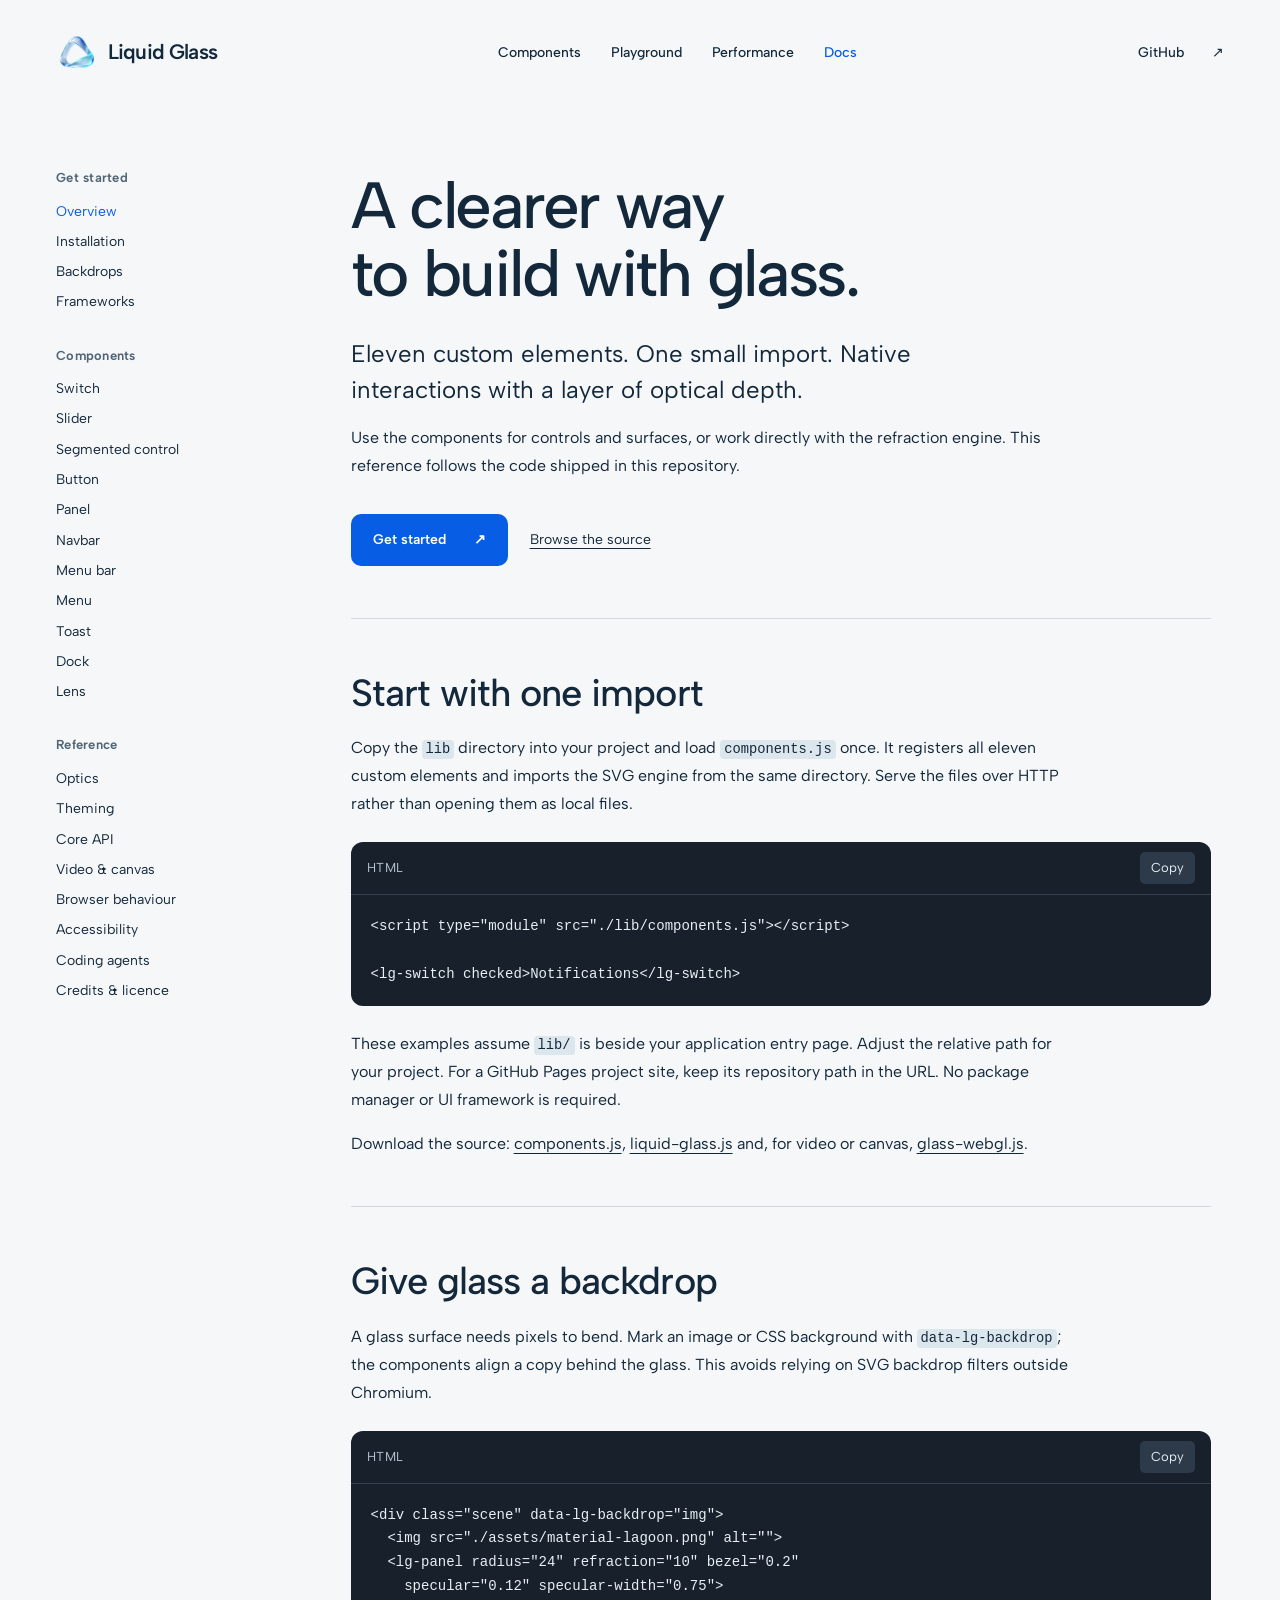
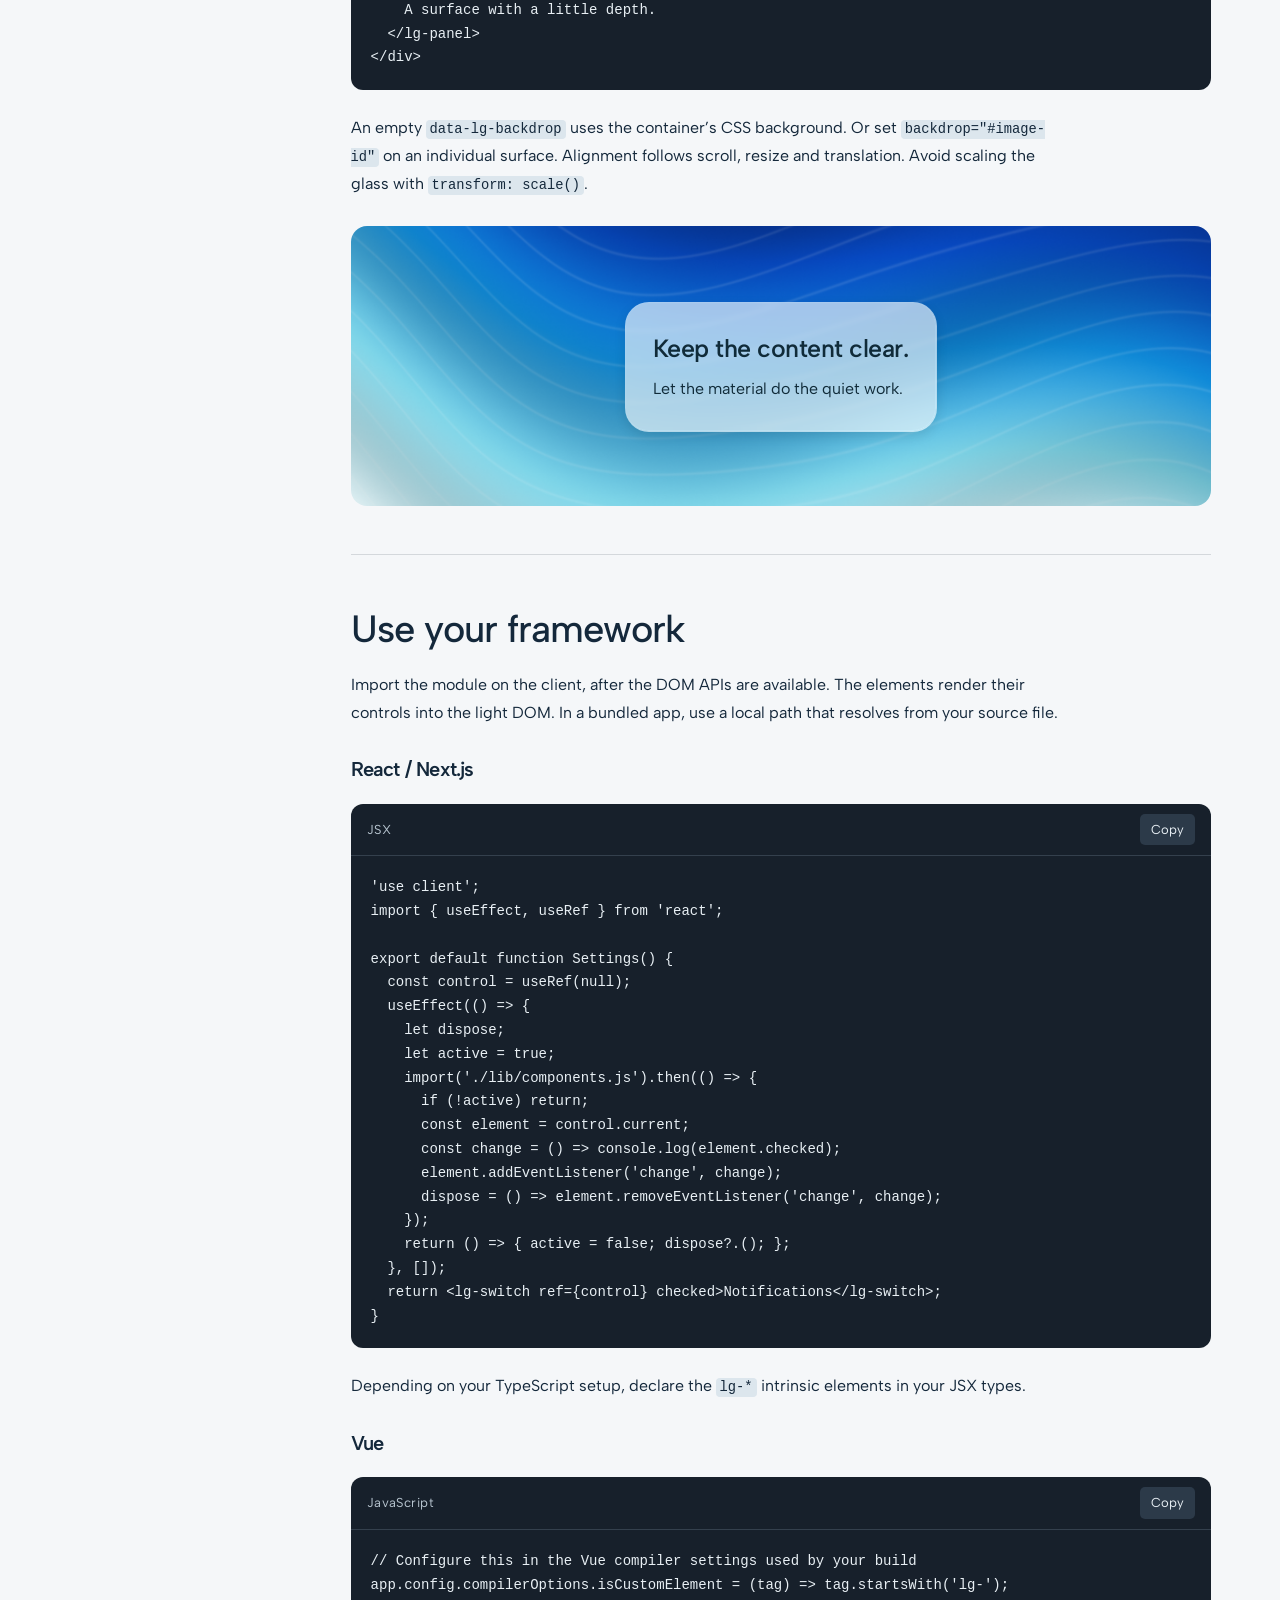
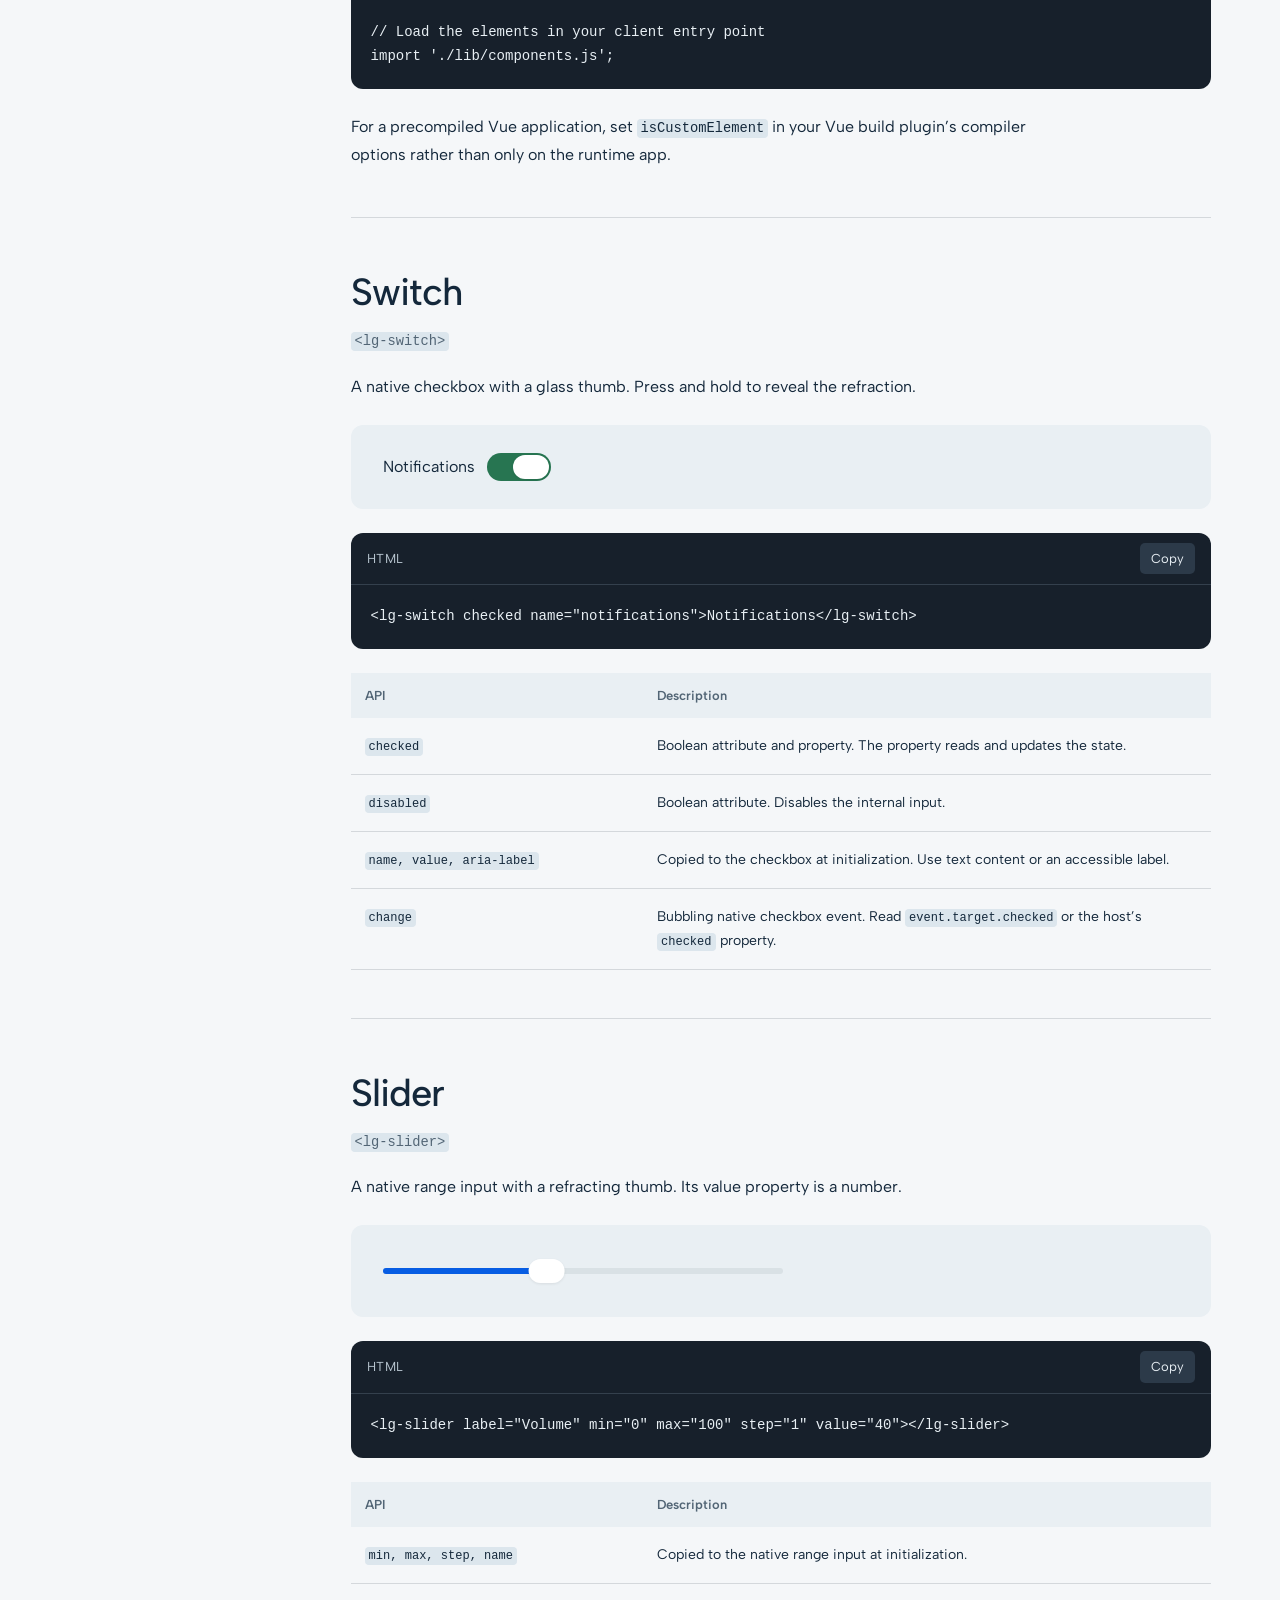
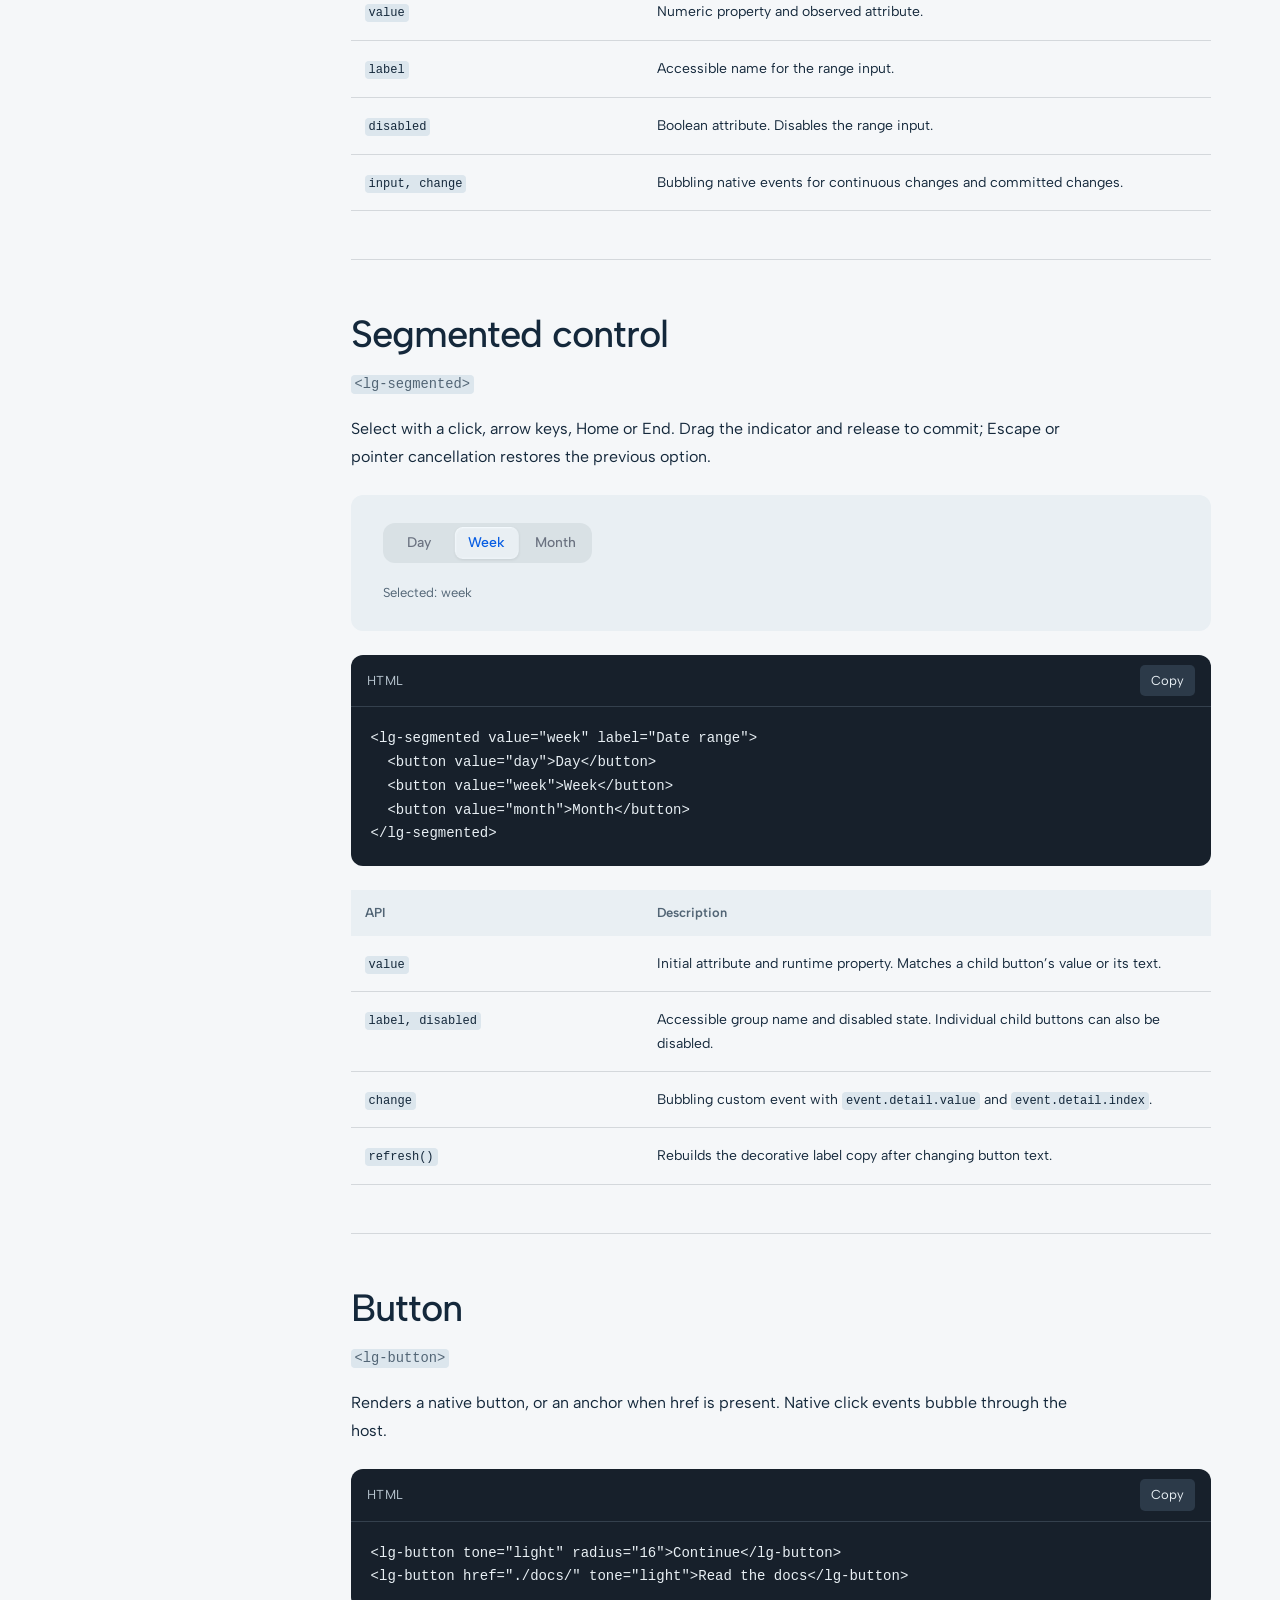
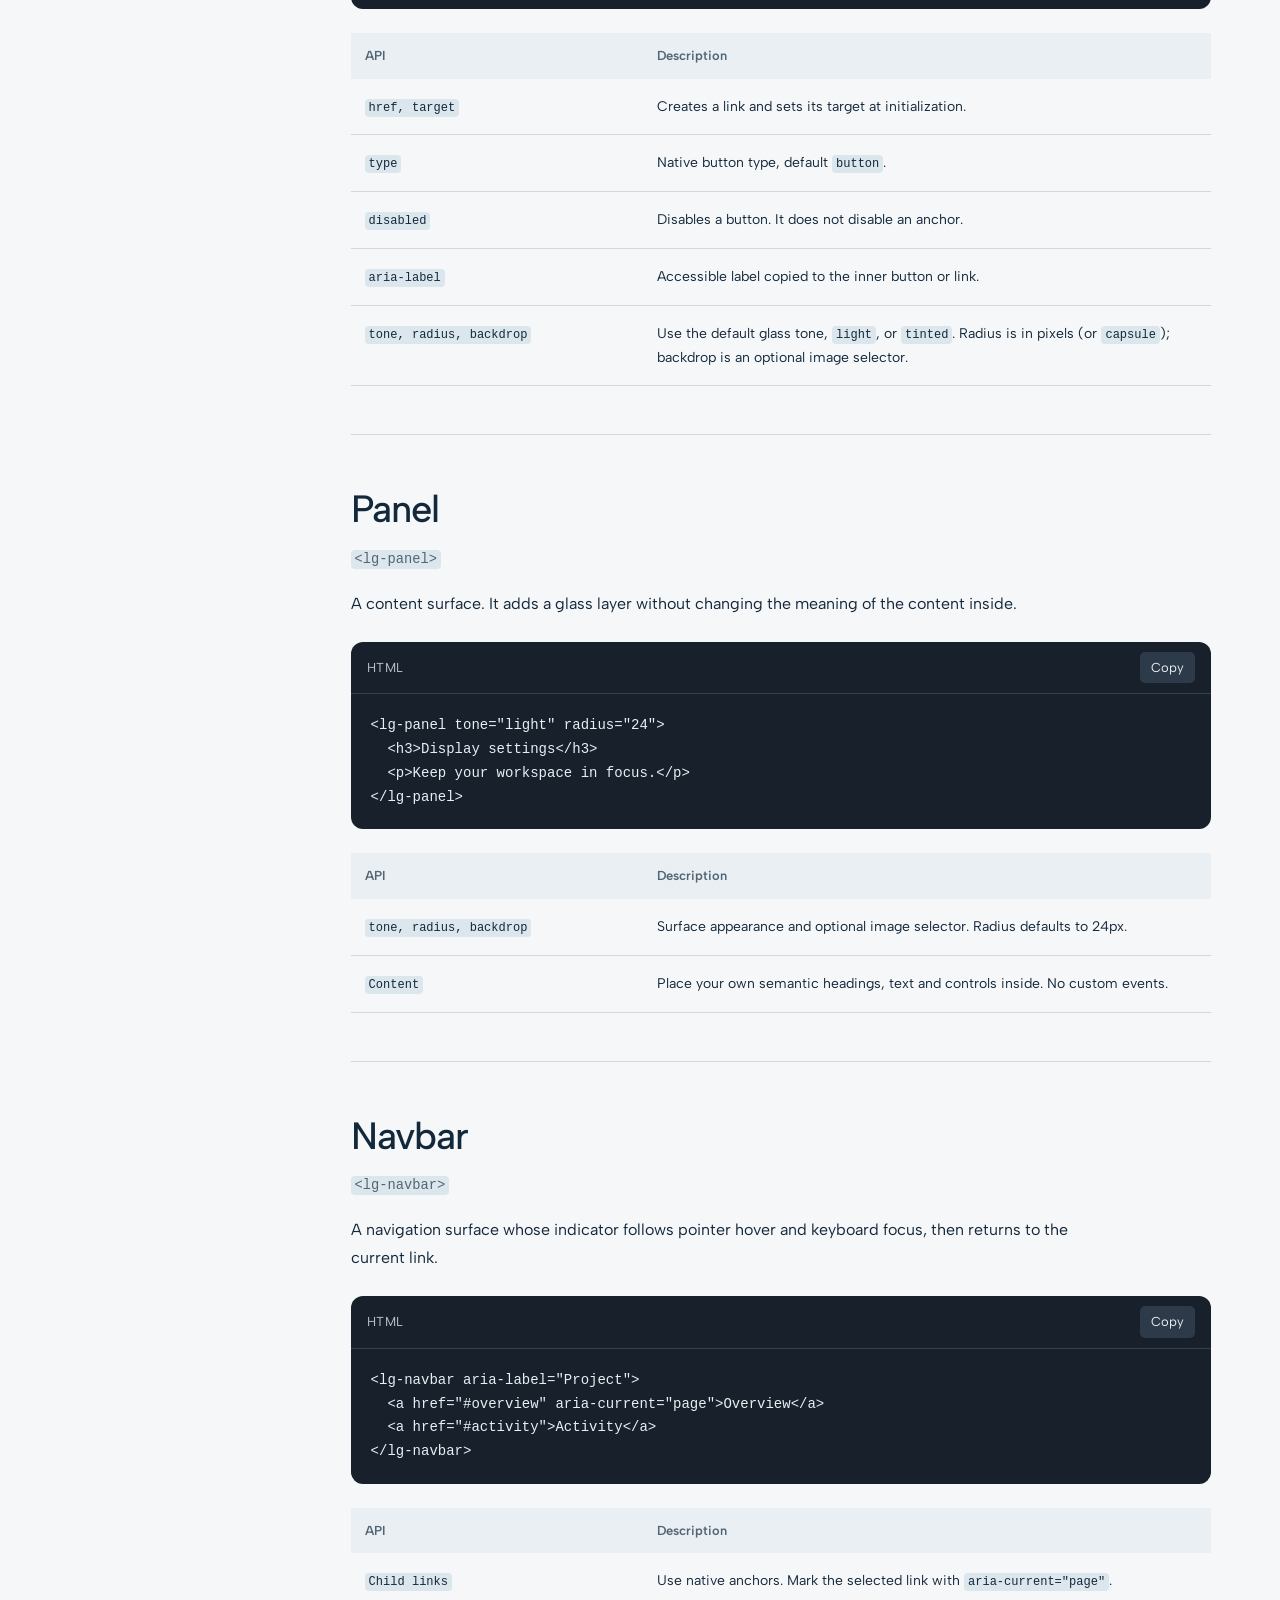
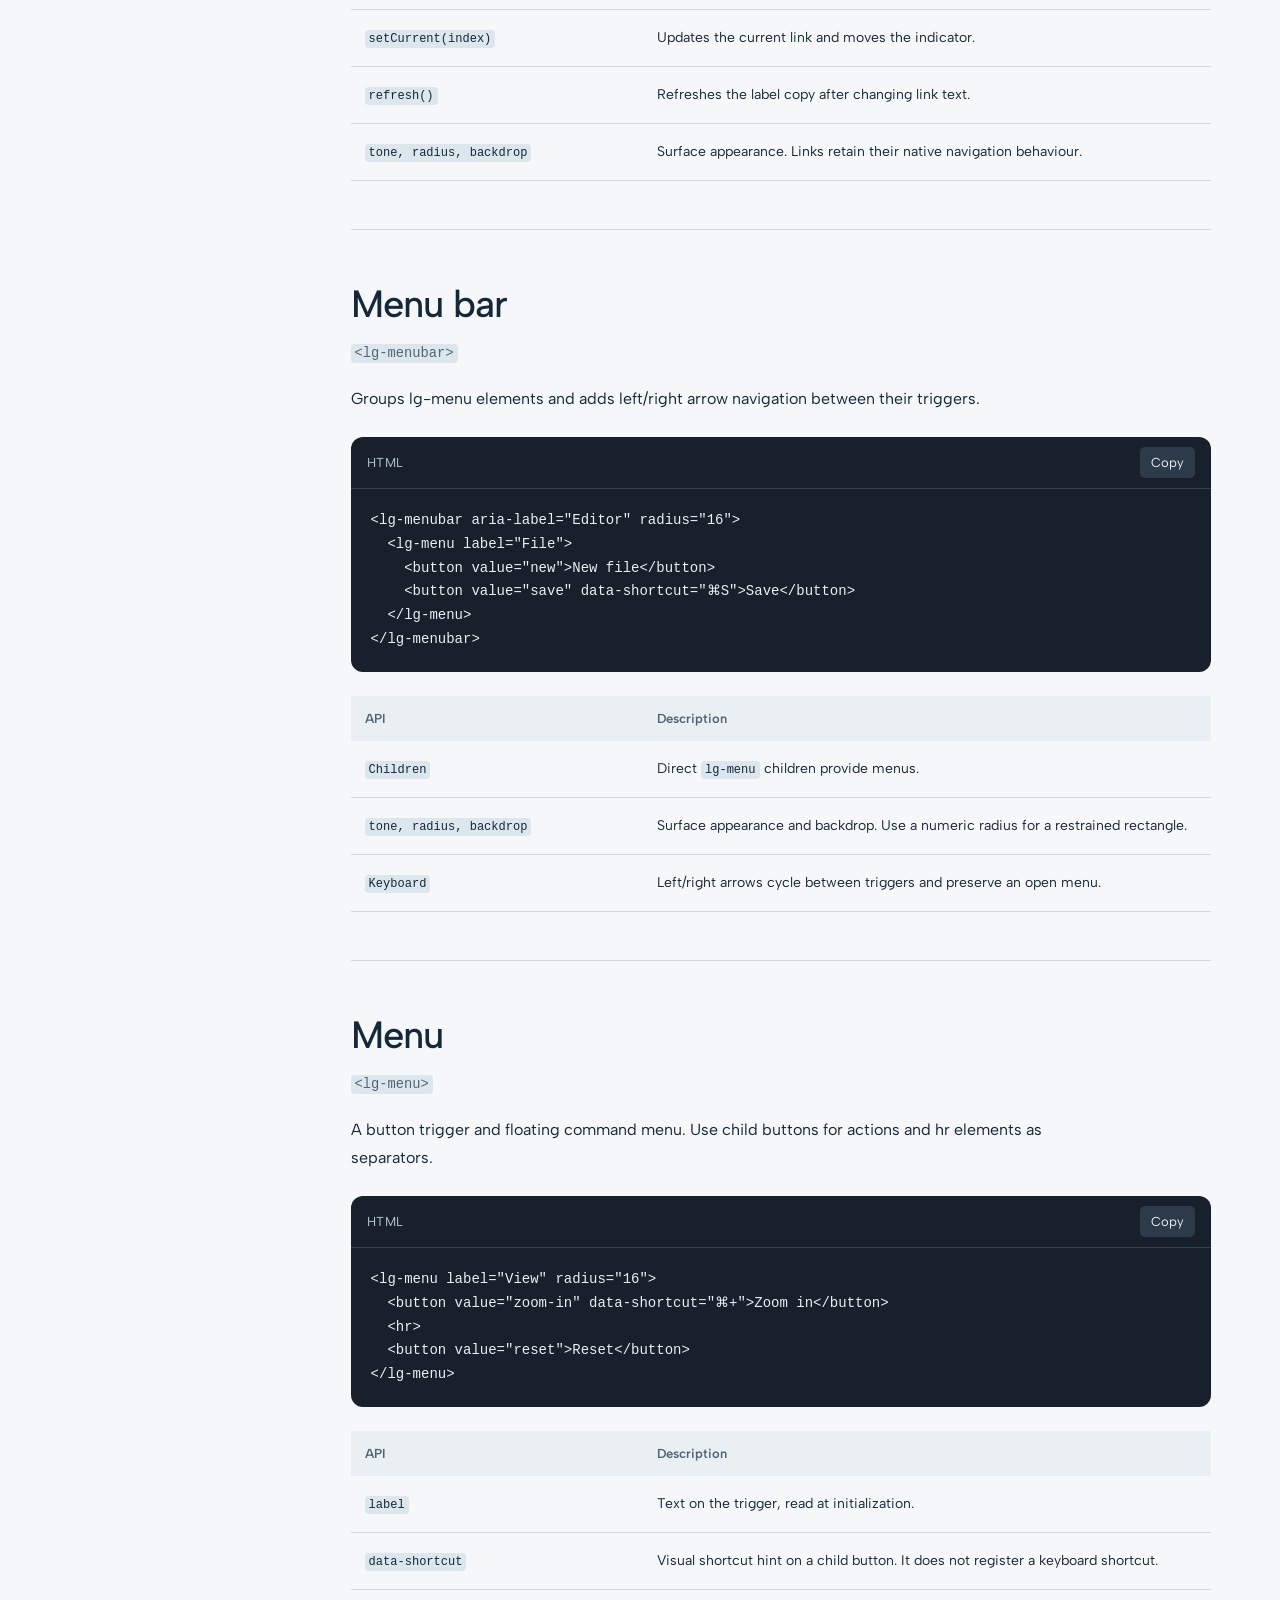
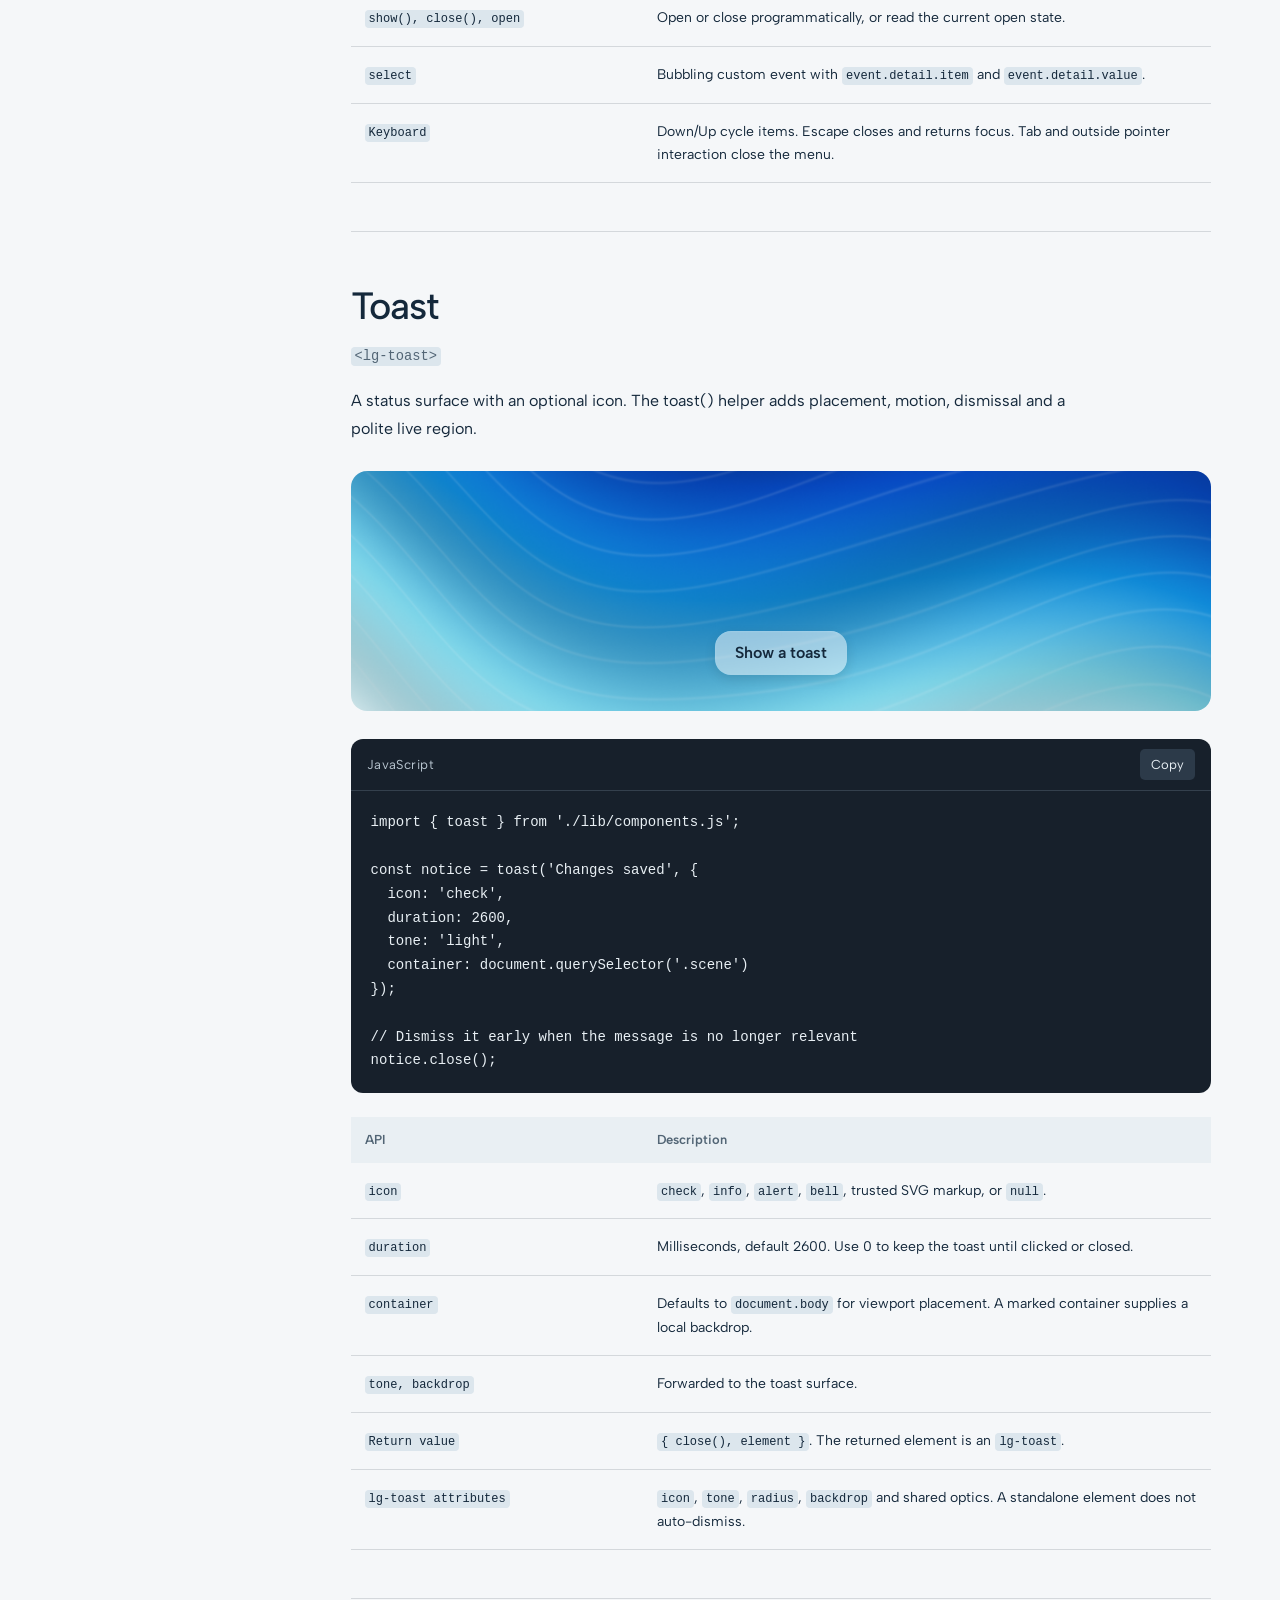
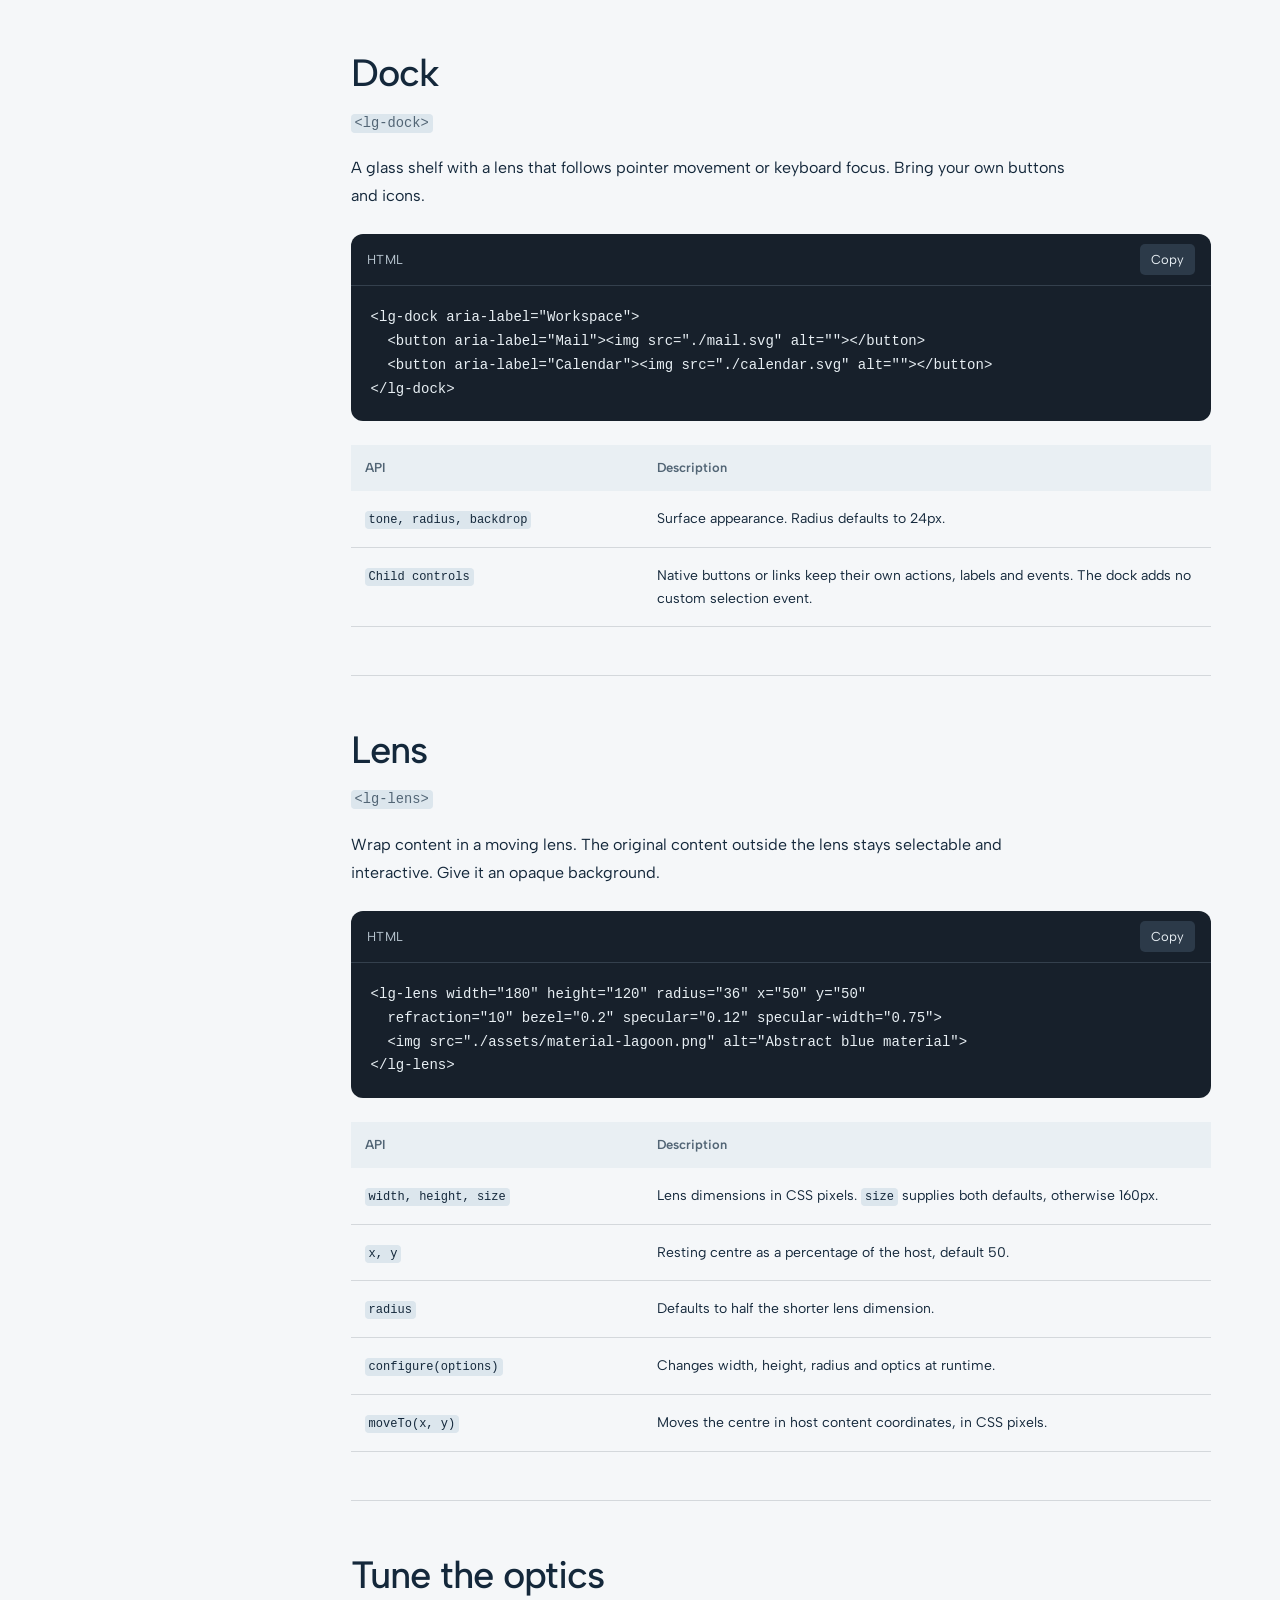
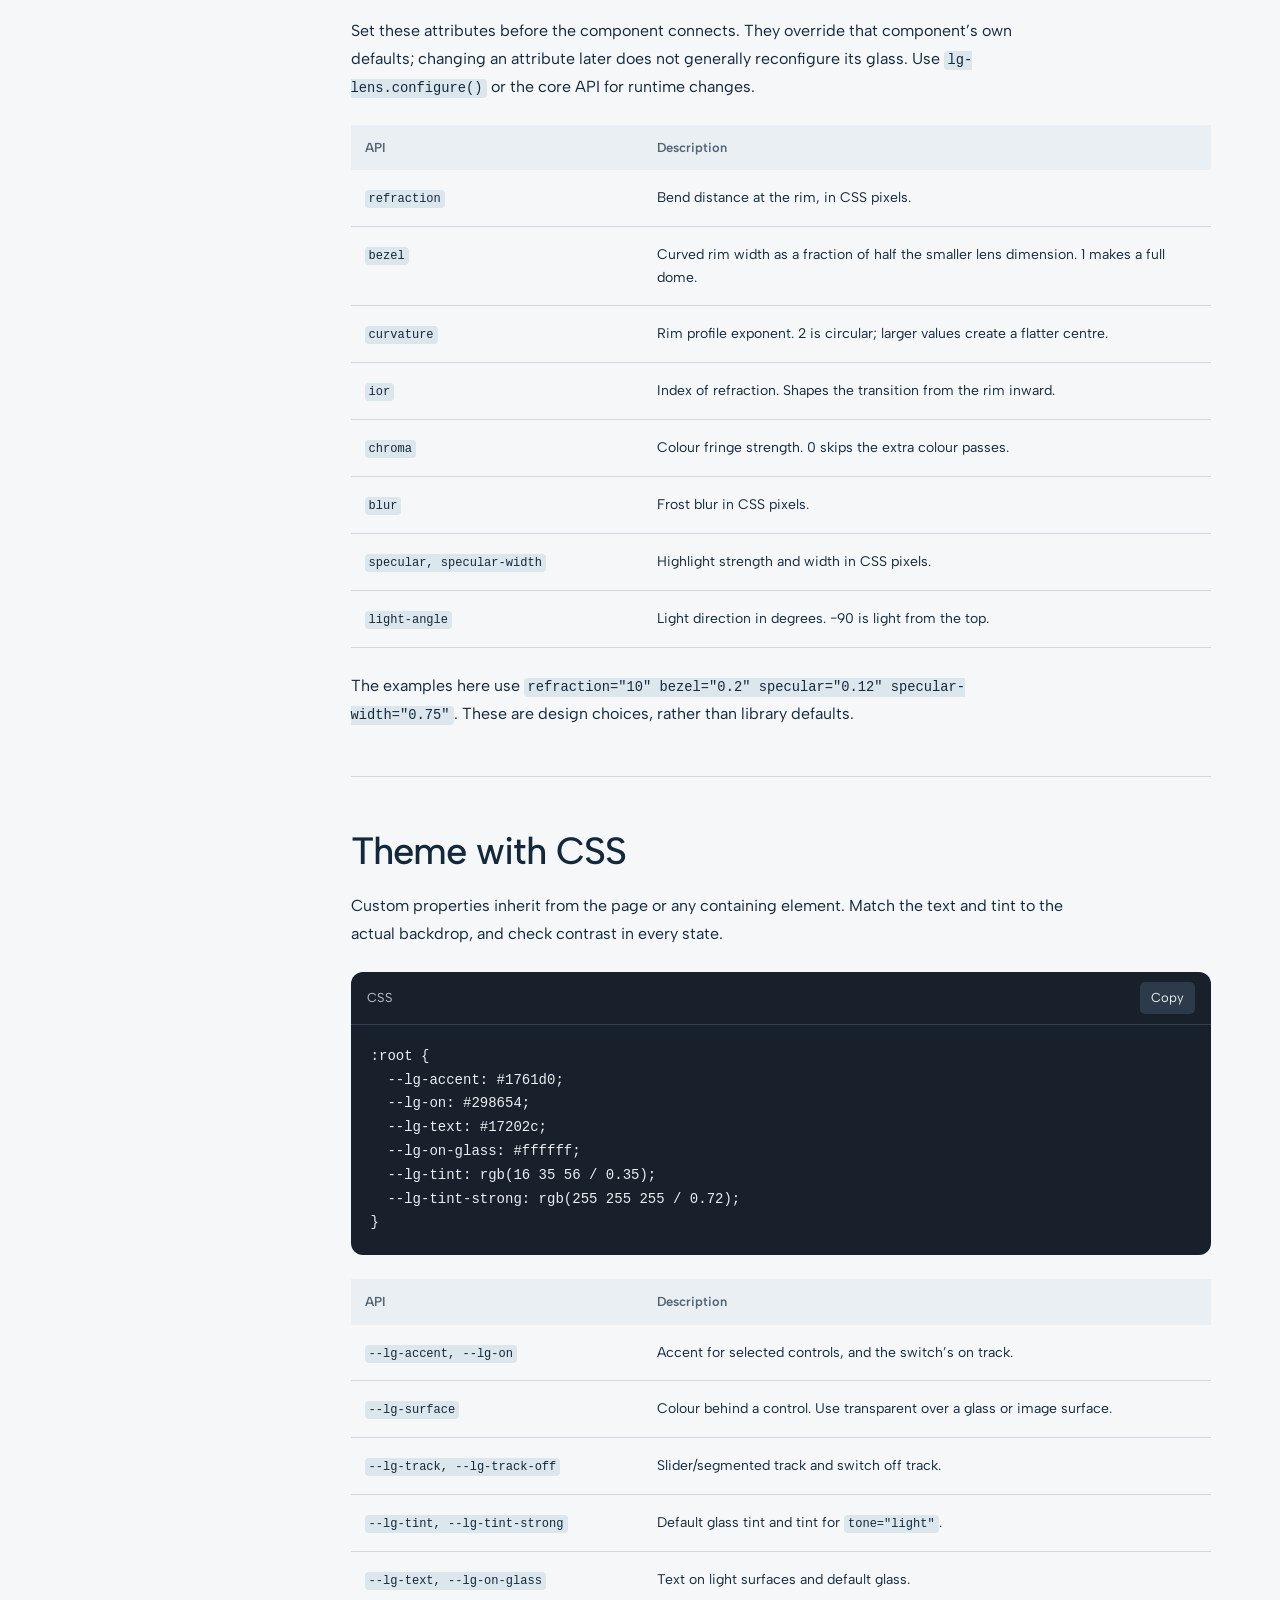
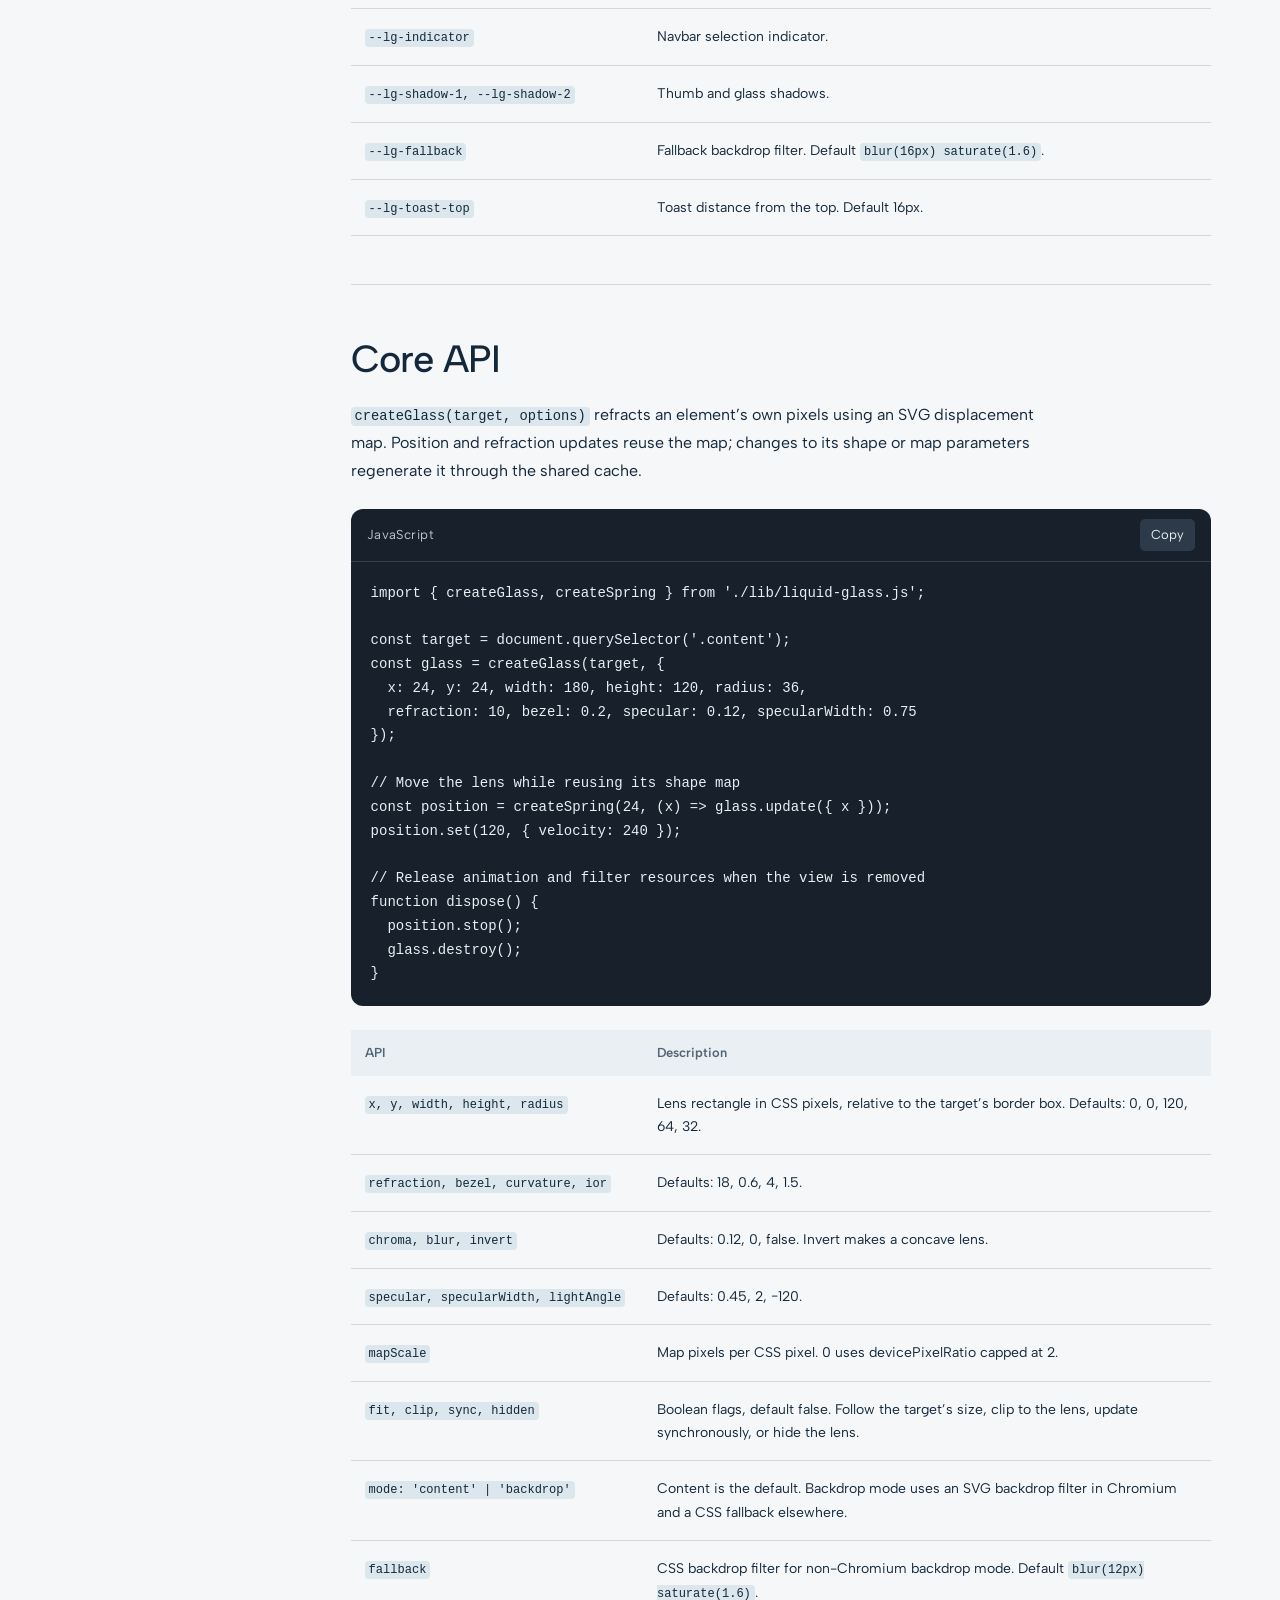
==== commit 59af7a31: "feat(site): build and publish an interactive glass showcase The landing page reused upstream demo la" ====
--- a/docs/index.html
+++ b/docs/index.html
@@ -3,600 +3,132 @@
 <head>
 <meta charset="utf-8">
 <meta name="viewport" content="width=device-width, initial-scale=1">
-<title>Docs — Liquid Glass for the Web</title>
-<meta name="description" content="Install and use the Liquid Glass web components: switch, slider, segmented control, button, panel, navbar, menu bar, toast, dock and lens. Plus the core refraction API.">
+<meta name="theme-color" content="#f5f5f0">
+<title>Documentation — Liquid Glass</title>
+<meta name="description" content="Build with eleven dependency-free Liquid Glass web components. Installation, component APIs, optical controls, theming and SVG and WebGL rendering.">
 <link rel="icon" href="../assets/favicon.svg" type="image/svg+xml">
 <link rel="stylesheet" href="../assets/site.css">
-<link rel="modulepreload" href="../lib/liquid-glass.js">
-<link rel="modulepreload" href="../lib/components.js">
-<script type="module" src="../assets/site.js"></script>
+<link rel="stylesheet" href="../assets/docs.css">
+<script type="module" src="../assets/docs.js"></script>
 </head>
-<body>
+<body class="docs-page">
+<a class="docs-skip" href="#introduction">Skip to documentation</a>
+<header class="site-header container">
+  <a class="brand" href="../"><img src="../assets/brand/liquid-glass.png" alt="" width="40" height="40"><span>Liquid Glass</span></a>
+  <nav class="nav-links" aria-label="Main navigation"><a href="../#components">Components</a><a href="../#playground">Playground</a><a href="../#performance">Performance</a><a href="./" aria-current="page">Docs</a></nav>
+  <a class="header-action" href="https://github.com/tfdmendes/liquidglass">GitHub <span aria-hidden="true">↗</span></a>
+</header>
+<div class="docs-layout container">
+  <aside class="docs-sidebar"><details class="topic-menu" open><summary>On this page</summary><nav aria-label="Documentation topics"><div class="topic-group"><p>Get started</p><a href="#introduction">Overview</a><a href="#install">Installation</a><a href="#backdrops">Backdrops</a><a href="#frameworks">Frameworks</a></div><div class="topic-group"><p>Components</p><a href="#switch">Switch</a><a href="#slider">Slider</a><a href="#segmented">Segmented control</a><a href="#button">Button</a><a href="#panel">Panel</a><a href="#navbar">Navbar</a><a href="#menubar">Menu bar</a><a href="#menu">Menu</a><a href="#toast">Toast</a><a href="#dock">Dock</a><a href="#lens">Lens</a></div><div class="topic-group"><p>Reference</p><a href="#optics">Optics</a><a href="#theming">Theming</a><a href="#api">Core API</a><a href="#webgl">Video & canvas</a><a href="#support">Browser behaviour</a><a href="#a11y">Accessibility</a><a href="#skill">Coding agents</a><a href="#credits">Credits & licence</a></div></nav></details></aside>
+  <main class="docs-main">
+    <section id="introduction" class="docs-intro"><h1>A clearer way<br>to build with glass.</h1><p class="docs-lede">Eleven custom elements. One small import. Native interactions with a layer of optical depth.</p><p>Use the components for controls and surfaces, or work directly with the refraction engine. This reference follows the code shipped in this repository.</p><a class="button button--primary" href="#install">Get started <span aria-hidden="true">↗</span></a><a class="intro-source" href="https://github.com/tfdmendes/liquidglass/tree/main/lib">Browse the source</a></section>
+<section id="install"><h2>Start with one import<a class="heading-link" href="#install" aria-label="Link to Start with one import">#</a></h2><p>Copy the <code>lib</code> directory into your project and load <code>components.js</code> once. It registers all eleven custom elements and imports the SVG engine from the same directory. Serve the files over HTTP rather than opening them as local files.</p><div class="code-block"><div class="code-bar"><span>HTML</span><button type="button" class="copy-code" aria-label="Copy HTML example">Copy</button></div><pre><code>&lt;script type=&quot;module&quot; src=&quot;./lib/components.js&quot;&gt;&lt;/script&gt;
 
-<header class="docs-header">
-  <div class="container docs-header__row">
-    <a class="brand" href="../"><svg aria-hidden="true"><use href="../assets/icons.svg#droplet"/></svg>liquidglass</a>
-    <nav class="docs-header__nav" aria-label="Site">
-      <a href="../" class="optional"><span data-l="en">Home</span><span data-l="zh">首页</span></a>
-      <a href="../#components" class="optional"><span data-l="en">Showcase</span><span data-l="zh">组件展示</span></a>
-      <a href="./" aria-current="page"><span data-l="en">Docs</span><span data-l="zh">文档</span></a>
-      <a href="https://github.com/gentpan/liquidglass">GitHub</a>
-      <lg-segmented class="lang-switch" label="Language" id="lang-switch">
-        <button value="en">EN</button>
-        <button value="zh">中文</button>
-      </lg-segmented>
-    </nav>
-  </div>
-</header>
-
-<div class="container docs">
-  <nav class="docs__nav" aria-label="Documentation">
-    <h4><span data-l="en">Getting started</span><span data-l="zh">入门</span></h4>
-    <a href="#introduction"><span data-l="en">Introduction</span><span data-l="zh">介绍</span></a>
-    <a href="#install"><span data-l="en">Installation</span><span data-l="zh">安装</span></a>
-    <a href="#frameworks"><span data-l="en">Frameworks</span><span data-l="zh">框架中使用</span></a>
-    <a href="#backdrops"><span data-l="en">Glass over images</span><span data-l="zh">照片上的玻璃</span></a>
-    <a href="#theming"><span data-l="en">Theming</span><span data-l="zh">主题</span></a>
-    <h4><span data-l="en">Components</span><span data-l="zh">组件</span></h4>
-    <a href="#switch">Switch</a>
-    <a href="#slider">Slider</a>
-    <a href="#segmented">Segmented</a>
-    <a href="#button">Button</a>
-    <a href="#panel">Panel</a>
-    <a href="#navbar">Navbar</a>
-    <a href="#menubar">Menu bar &amp; Menu</a>
-    <a href="#toast">Toast</a>
-    <a href="#dock">Dock</a>
-    <a href="#lens">Lens</a>
-    <a href="#optics"><span data-l="en">Optics attributes</span><span data-l="zh">光学属性</span></a>
-    <h4><span data-l="en">Reference</span><span data-l="zh">参考</span></h4>
-    <a href="#api"><span data-l="en">Core API</span><span data-l="zh">核心 API</span></a>
-    <a href="#webgl">WebGL</a>
-    <a href="#support"><span data-l="en">Browser support</span><span data-l="zh">浏览器支持</span></a>
-    <a href="#a11y"><span data-l="en">Accessibility</span><span data-l="zh">无障碍</span></a>
-    <a href="#skill"><span data-l="en">AI agent skill</span><span data-l="zh">AI 编程 skill</span></a>
-  </nav>
-
-  <main class="docs__main">
-    <!-- ======================================================== intro -->
-    <section id="introduction">
-      <h1><span data-l="en">Documentation</span><span data-l="zh">文档</span></h1>
-      <p class="docs__lede" data-l="en">Liquid Glass for the Web is a set of custom elements that bend light the way Apple’s Liquid Glass does, rendered live in Chrome, Safari and Firefox. It is two dependency-free ES modules: <code>liquid-glass.js</code>, the refraction engine, and <code>components.js</code>, the elements built on it.</p>
-      <p class="docs__lede" data-l="zh">Liquid Glass for the Web 是一组自定义元素，像 Apple 的 Liquid Glass 一样弯折光线，在 Chrome、Safari、Firefox 里实时渲染。它由两个零依赖的 ES 模块组成：折射引擎 <code>liquid-glass.js</code>，以及基于它的组件 <code>components.js</code>。</p>
-      <p data-l="en">Unlike demos built on <code>backdrop-filter: url()</code>, which only Chromium renders, the glass here bends the element’s own pixels with an SVG displacement map applied through a plain CSS <code>filter</code>. Glass that floats over a photo refracts an aligned copy of that photo, so it works in every engine.</p>
-      <p data-l="zh">网上很多 demo 基于 <code>backdrop-filter: url()</code>，只有 Chromium 会渲染。这里的玻璃改为通过普通 CSS <code>filter</code> 挂一张 SVG 位移贴图，弯折元素自己的像素。浮在照片上的玻璃，折射的是一份与照片对齐的副本，所以在所有引擎里都能用。</p>
-    </section>
-
-    <!-- ======================================================== install -->
-    <section id="install">
-      <h2><span data-l="en">Installation</span><span data-l="zh">安装</span></h2>
-      <p data-l="en">Load the components module once, anywhere on the page. Every <code>lg-*</code> element on the page upgrades automatically.</p>
-      <p data-l="zh">在页面任意位置引入一次组件模块，页面上所有 <code>lg-*</code> 元素会自动升级。</p>
-      <script type="text/plain" data-code="html">
-<script type="module" src="https://liquidglass.dev/lib/components.js"><\/script>
-      </script>
-      <p data-l="en">To self-host, download <a href="../lib/liquid-glass.js" download>liquid-glass.js</a> and <a href="../lib/components.js" download>components.js</a>, keep them side by side, and import <code>components.js</code>. Other sites may import the hosted files directly: they are served with CORS enabled.</p>
-      <p data-l="zh">想自己托管的话，下载 <a href="../lib/liquid-glass.js" download>liquid-glass.js</a> 和 <a href="../lib/components.js" download>components.js</a>，放在同一目录，然后引入 <code>components.js</code>。其他站点也可以直接 import 这里托管的文件，服务器已开启 CORS。</p>
-      <p data-l="en">Only need the engine? Import <code>createGlass</code> from <code>liquid-glass.js</code> and see the <a href="#api">Core API</a>.</p>
-      <p data-l="zh">只需要引擎的话，从 <code>liquid-glass.js</code> 引入 <code>createGlass</code>，见<a href="#api">核心 API</a>。</p>
-    </section>
-
-    <section id="frameworks">
-      <h2><span data-l="en">Using a framework</span><span data-l="zh">在框架中使用</span></h2>
-      <p data-l="en">The elements are plain custom elements, so they work in any framework that renders DOM. Import the module once on the client; nothing runs on the server.</p>
-      <p data-l="zh">这些都是普通的自定义元素，只要框架渲染 DOM 就能用。在客户端引入一次模块即可，服务端什么都不执行。</p>
-      <h3>React / Next.js</h3>
-      <script type="text/plain" data-code="js" data-title="Glass.jsx">
-'use client';
-import { useEffect } from 'react';
+&lt;lg-switch checked&gt;Notifications&lt;/lg-switch&gt;</code></pre></div><p>These examples assume <code>lib/</code> is beside your application entry page. Adjust the relative path for your project. For a GitHub Pages project site, keep its repository path in the URL. No package manager or UI framework is required.</p><p>Download the source: <a href="../lib/components.js" download>components.js</a>, <a href="../lib/liquid-glass.js" download>liquid-glass.js</a> and, for video or canvas, <a href="../lib/glass-webgl.js" download>glass-webgl.js</a>.</p></section><section id="backdrops"><h2>Give glass a backdrop<a class="heading-link" href="#backdrops" aria-label="Link to Give glass a backdrop">#</a></h2><p>A glass surface needs pixels to bend. Mark an image or CSS background with <code>data-lg-backdrop</code>; the components align a copy behind the glass. This avoids relying on SVG backdrop filters outside Chromium.</p><div class="code-block"><div class="code-bar"><span>HTML</span><button type="button" class="copy-code" aria-label="Copy HTML example">Copy</button></div><pre><code>&lt;div class=&quot;scene&quot; data-lg-backdrop=&quot;img&quot;&gt;
+  &lt;img src=&quot;./assets/material-lagoon.png&quot; alt=&quot;&quot;&gt;
+  &lt;lg-panel radius=&quot;24&quot; refraction=&quot;10&quot; bezel=&quot;0.2&quot;
+    specular=&quot;0.12&quot; specular-width=&quot;0.75&quot;&gt;
+    A surface with a little depth.
+  &lt;/lg-panel&gt;
+&lt;/div&gt;</code></pre></div><p>An empty <code>data-lg-backdrop</code> uses the container’s CSS background. Or set <code>backdrop="#image-id"</code> on an individual surface. Alignment follows scroll, resize and translation. Avoid scaling the glass with <code>transform: scale()</code>.</p><div class="sample-scene" data-lg-backdrop="img"><img src="../assets/material-lagoon.png" alt="" loading="lazy"><lg-panel tone="light" radius="24" refraction="10" bezel="0.2" specular="0.12" specular-width="0.75"><span class="sample-title">Keep the content clear.</span><p>Let the material do the quiet work.</p></lg-panel></div></section><section id="frameworks"><h2>Use your framework<a class="heading-link" href="#frameworks" aria-label="Link to Use your framework">#</a></h2><p>Import the module on the client, after the DOM APIs are available. The elements render their controls into the light DOM. In a bundled app, use a local path that resolves from your source file.</p><h3>React / Next.js</h3><div class="code-block"><div class="code-bar"><span>JSX</span><button type="button" class="copy-code" aria-label="Copy JSX example">Copy</button></div><pre><code>&#x27;use client&#x27;;
+import { useEffect, useRef } from &#x27;react&#x27;;
 
 export default function Settings() {
-  useEffect(() => { import('https://liquidglass.dev/lib/components.js'); }, []);
-  return (
-    <lg-switch checked onChange={(e) => console.log(e.target.checked)}>Wi-Fi</lg-switch>
-  );
-}
-      </script>
-      <h3>Vue</h3>
-      <script type="text/plain" data-code="js" data-title="main.js">
-// Tell Vue that lg-* tags are custom elements
-app.config.compilerOptions.isCustomElement = (tag) => tag.startsWith('lg-');
-import('https://liquidglass.dev/lib/components.js');
-      </script>
-    </section>
+  const control = useRef(null);
+  useEffect(() =&gt; {
+    let dispose;
+    let active = true;
+    import(&#x27;./lib/components.js&#x27;).then(() =&gt; {
+      if (!active) return;
+      const element = control.current;
+      const change = () =&gt; console.log(element.checked);
+      element.addEventListener(&#x27;change&#x27;, change);
+      dispose = () =&gt; element.removeEventListener(&#x27;change&#x27;, change);
+    });
+    return () =&gt; { active = false; dispose?.(); };
+  }, []);
+  return &lt;lg-switch ref={control} checked&gt;Notifications&lt;/lg-switch&gt;;
+}</code></pre></div><p>Depending on your TypeScript setup, declare the <code>lg-*</code> intrinsic elements in your JSX types.</p><h3>Vue</h3><div class="code-block"><div class="code-bar"><span>JavaScript</span><button type="button" class="copy-code" aria-label="Copy JavaScript example">Copy</button></div><pre><code>// Configure this in the Vue compiler settings used by your build
+app.config.compilerOptions.isCustomElement = (tag) =&gt; tag.startsWith(&#x27;lg-&#x27;);
 
-    <!-- ======================================================== backdrops -->
-    <section id="backdrops">
-      <h2><span data-l="en">Glass over images</span><span data-l="zh">照片上的玻璃</span></h2>
-      <p data-l="en">Buttons, panels, navbars, menus, toasts and the dock refract what is behind them. Tell them what that is with <code>data-lg-backdrop</code> on a container: an empty value means the container’s own CSS background, a selector points at an image inside it.</p>
-      <p data-l="zh">按钮、面板、导航栏、菜单、Toast 和 Dock 会折射它们身后的内容。用容器上的 <code>data-lg-backdrop</code> 告诉它们身后是什么：值为空表示容器自己的 CSS 背景，值为选择器则指向容器里的一张图片。</p>
-      <script type="text/plain" data-code="html">
-<div class="hero" data-lg-backdrop="img">
-  <img src="photo.jpg" alt="">
-  <lg-panel radius="24">Refracts photo.jpg in every browser</lg-panel>
-</div>
+// Load the elements in your client entry point
+import &#x27;./lib/components.js&#x27;;</code></pre></div><p>For a precompiled Vue application, set <code>isCustomElement</code> in your Vue build plugin’s compiler options rather than only on the runtime app.</p></section><section id="switch"><h2>Switch<a class="heading-link" href="#switch" aria-label="Link to Switch">#</a></h2><p class="element-name"><code>&lt;lg-switch&gt;</code></p><p>A native checkbox with a glass thumb. Press and hold to reveal the refraction.</p><div class="control-sample"><lg-switch checked refraction="10" bezel="0.2" specular="0.12" specular-width="0.75">Notifications</lg-switch></div><div class="code-block"><div class="code-bar"><span>HTML</span><button type="button" class="copy-code" aria-label="Copy HTML example">Copy</button></div><pre><code>&lt;lg-switch checked name=&quot;notifications&quot;&gt;Notifications&lt;/lg-switch&gt;</code></pre></div><div class="reference-table"><table><thead><tr><th scope="col">API</th><th scope="col">Description</th></tr></thead><tbody><tr><td><code>checked</code></td><td>Boolean attribute and property. The property reads and updates the state.</td></tr><tr><td><code>disabled</code></td><td>Boolean attribute. Disables the internal input.</td></tr><tr><td><code>name, value, aria-label</code></td><td>Copied to the checkbox at initialization. Use text content or an accessible label.</td></tr><tr><td><code>change</code></td><td>Bubbling native checkbox event. Read <code>event.target.checked</code> or the host’s <code>checked</code> property.</td></tr></tbody></table></div></section><section id="slider"><h2>Slider<a class="heading-link" href="#slider" aria-label="Link to Slider">#</a></h2><p class="element-name"><code>&lt;lg-slider&gt;</code></p><p>A native range input with a refracting thumb. Its value property is a number.</p><div class="control-sample"><lg-slider label="Volume" value="40" refraction="10" bezel="0.2" specular="0.12" specular-width="0.75"></lg-slider></div><div class="code-block"><div class="code-bar"><span>HTML</span><button type="button" class="copy-code" aria-label="Copy HTML example">Copy</button></div><pre><code>&lt;lg-slider label=&quot;Volume&quot; min=&quot;0&quot; max=&quot;100&quot; step=&quot;1&quot; value=&quot;40&quot;&gt;&lt;/lg-slider&gt;</code></pre></div><div class="reference-table"><table><thead><tr><th scope="col">API</th><th scope="col">Description</th></tr></thead><tbody><tr><td><code>min, max, step, name</code></td><td>Copied to the native range input at initialization.</td></tr><tr><td><code>value</code></td><td>Numeric property and observed attribute.</td></tr><tr><td><code>label</code></td><td>Accessible name for the range input.</td></tr><tr><td><code>disabled</code></td><td>Boolean attribute. Disables the range input.</td></tr><tr><td><code>input, change</code></td><td>Bubbling native events for continuous changes and committed changes.</td></tr></tbody></table></div></section><section id="segmented"><h2>Segmented control<a class="heading-link" href="#segmented" aria-label="Link to Segmented control">#</a></h2><p class="element-name"><code>&lt;lg-segmented&gt;</code></p><p>Select with a click, arrow keys, Home or End. Drag the indicator and release to commit; Escape or pointer cancellation restores the previous option.</p><div class="control-sample control-sample--stack"><lg-segmented id="docs-range" value="week" label="Date range" refraction="10" bezel="0.2" specular="0.12" specular-width="0.75"><button value="day">Day</button><button value="week">Week</button><button value="month">Month</button></lg-segmented><output id="range-status" aria-live="polite">Selected: week</output></div><div class="code-block"><div class="code-bar"><span>HTML</span><button type="button" class="copy-code" aria-label="Copy HTML example">Copy</button></div><pre><code>&lt;lg-segmented value=&quot;week&quot; label=&quot;Date range&quot;&gt;
+  &lt;button value=&quot;day&quot;&gt;Day&lt;/button&gt;
+  &lt;button value=&quot;week&quot;&gt;Week&lt;/button&gt;
+  &lt;button value=&quot;month&quot;&gt;Month&lt;/button&gt;
+&lt;/lg-segmented&gt;</code></pre></div><div class="reference-table"><table><thead><tr><th scope="col">API</th><th scope="col">Description</th></tr></thead><tbody><tr><td><code>value</code></td><td>Initial attribute and runtime property. Matches a child button’s value or its text.</td></tr><tr><td><code>label, disabled</code></td><td>Accessible group name and disabled state. Individual child buttons can also be disabled.</td></tr><tr><td><code>change</code></td><td>Bubbling custom event with <code>event.detail.value</code> and <code>event.detail.index</code>.</td></tr><tr><td><code>refresh()</code></td><td>Rebuilds the decorative label copy after changing button text.</td></tr></tbody></table></div></section><section id="button"><h2>Button<a class="heading-link" href="#button" aria-label="Link to Button">#</a></h2><p class="element-name"><code>&lt;lg-button&gt;</code></p><p>Renders a native button, or an anchor when href is present. Native click events bubble through the host.</p><div class="code-block"><div class="code-bar"><span>HTML</span><button type="button" class="copy-code" aria-label="Copy HTML example">Copy</button></div><pre><code>&lt;lg-button tone=&quot;light&quot; radius=&quot;16&quot;&gt;Continue&lt;/lg-button&gt;
+&lt;lg-button href=&quot;./docs/&quot; tone=&quot;light&quot;&gt;Read the docs&lt;/lg-button&gt;</code></pre></div><div class="reference-table"><table><thead><tr><th scope="col">API</th><th scope="col">Description</th></tr></thead><tbody><tr><td><code>href, target</code></td><td>Creates a link and sets its target at initialization.</td></tr><tr><td><code>type</code></td><td>Native button type, default <code>button</code>.</td></tr><tr><td><code>disabled</code></td><td>Disables a button. It does not disable an anchor.</td></tr><tr><td><code>aria-label</code></td><td>Accessible label copied to the inner button or link.</td></tr><tr><td><code>tone, radius, backdrop</code></td><td>Use the default glass tone, <code>light</code>, or <code>tinted</code>. Radius is in pixels (or <code>capsule</code>); backdrop is an optional image selector.</td></tr></tbody></table></div></section><section id="panel"><h2>Panel<a class="heading-link" href="#panel" aria-label="Link to Panel">#</a></h2><p class="element-name"><code>&lt;lg-panel&gt;</code></p><p>A content surface. It adds a glass layer without changing the meaning of the content inside.</p><div class="code-block"><div class="code-bar"><span>HTML</span><button type="button" class="copy-code" aria-label="Copy HTML example">Copy</button></div><pre><code>&lt;lg-panel tone=&quot;light&quot; radius=&quot;24&quot;&gt;
+  &lt;h3&gt;Display settings&lt;/h3&gt;
+  &lt;p&gt;Keep your workspace in focus.&lt;/p&gt;
+&lt;/lg-panel&gt;</code></pre></div><div class="reference-table"><table><thead><tr><th scope="col">API</th><th scope="col">Description</th></tr></thead><tbody><tr><td><code>tone, radius, backdrop</code></td><td>Surface appearance and optional image selector. Radius defaults to 24px.</td></tr><tr><td><code>Content</code></td><td>Place your own semantic headings, text and controls inside. No custom events.</td></tr></tbody></table></div></section><section id="navbar"><h2>Navbar<a class="heading-link" href="#navbar" aria-label="Link to Navbar">#</a></h2><p class="element-name"><code>&lt;lg-navbar&gt;</code></p><p>A navigation surface whose indicator follows pointer hover and keyboard focus, then returns to the current link.</p><div class="code-block"><div class="code-bar"><span>HTML</span><button type="button" class="copy-code" aria-label="Copy HTML example">Copy</button></div><pre><code>&lt;lg-navbar aria-label=&quot;Project&quot;&gt;
+  &lt;a href=&quot;#overview&quot; aria-current=&quot;page&quot;&gt;Overview&lt;/a&gt;
+  &lt;a href=&quot;#activity&quot;&gt;Activity&lt;/a&gt;
+&lt;/lg-navbar&gt;</code></pre></div><div class="reference-table"><table><thead><tr><th scope="col">API</th><th scope="col">Description</th></tr></thead><tbody><tr><td><code>Child links</code></td><td>Use native anchors. Mark the selected link with <code>aria-current="page"</code>.</td></tr><tr><td><code>setCurrent(index)</code></td><td>Updates the current link and moves the indicator.</td></tr><tr><td><code>refresh()</code></td><td>Refreshes the label copy after changing link text.</td></tr><tr><td><code>tone, radius, backdrop</code></td><td>Surface appearance. Links retain their native navigation behaviour.</td></tr></tbody></table></div></section><section id="menubar"><h2>Menu bar<a class="heading-link" href="#menubar" aria-label="Link to Menu bar">#</a></h2><p class="element-name"><code>&lt;lg-menubar&gt;</code></p><p>Groups lg-menu elements and adds left/right arrow navigation between their triggers.</p><div class="code-block"><div class="code-bar"><span>HTML</span><button type="button" class="copy-code" aria-label="Copy HTML example">Copy</button></div><pre><code>&lt;lg-menubar aria-label=&quot;Editor&quot; radius=&quot;16&quot;&gt;
+  &lt;lg-menu label=&quot;File&quot;&gt;
+    &lt;button value=&quot;new&quot;&gt;New file&lt;/button&gt;
+    &lt;button value=&quot;save&quot; data-shortcut=&quot;⌘S&quot;&gt;Save&lt;/button&gt;
+  &lt;/lg-menu&gt;
+&lt;/lg-menubar&gt;</code></pre></div><div class="reference-table"><table><thead><tr><th scope="col">API</th><th scope="col">Description</th></tr></thead><tbody><tr><td><code>Children</code></td><td>Direct <code>lg-menu</code> children provide menus.</td></tr><tr><td><code>tone, radius, backdrop</code></td><td>Surface appearance and backdrop. Use a numeric radius for a restrained rectangle.</td></tr><tr><td><code>Keyboard</code></td><td>Left/right arrows cycle between triggers and preserve an open menu.</td></tr></tbody></table></div></section><section id="menu"><h2>Menu<a class="heading-link" href="#menu" aria-label="Link to Menu">#</a></h2><p class="element-name"><code>&lt;lg-menu&gt;</code></p><p>A button trigger and floating command menu. Use child buttons for actions and hr elements as separators.</p><div class="code-block"><div class="code-bar"><span>HTML</span><button type="button" class="copy-code" aria-label="Copy HTML example">Copy</button></div><pre><code>&lt;lg-menu label=&quot;View&quot; radius=&quot;16&quot;&gt;
+  &lt;button value=&quot;zoom-in&quot; data-shortcut=&quot;⌘+&quot;&gt;Zoom in&lt;/button&gt;
+  &lt;hr&gt;
+  &lt;button value=&quot;reset&quot;&gt;Reset&lt;/button&gt;
+&lt;/lg-menu&gt;</code></pre></div><div class="reference-table"><table><thead><tr><th scope="col">API</th><th scope="col">Description</th></tr></thead><tbody><tr><td><code>label</code></td><td>Text on the trigger, read at initialization.</td></tr><tr><td><code>data-shortcut</code></td><td>Visual shortcut hint on a child button. It does not register a keyboard shortcut.</td></tr><tr><td><code>show(), close(), open</code></td><td>Open or close programmatically, or read the current open state.</td></tr><tr><td><code>select</code></td><td>Bubbling custom event with <code>event.detail.item</code> and <code>event.detail.value</code>.</td></tr><tr><td><code>Keyboard</code></td><td>Down/Up cycle items. Escape closes and returns focus. Tab and outside pointer interaction close the menu.</td></tr></tbody></table></div></section><section id="toast"><h2>Toast<a class="heading-link" href="#toast" aria-label="Link to Toast">#</a></h2><p class="element-name"><code>&lt;lg-toast&gt;</code></p><p>A status surface with an optional icon. The toast() helper adds placement, motion, dismissal and a polite live region.</p><div class="sample-scene sample-scene--toast" id="toast-scene" data-lg-backdrop="img"><img src="../assets/material-lagoon.png" alt="" loading="lazy"><lg-button id="show-toast" tone="light" radius="16" refraction="10" bezel="0.2" specular="0.12" specular-width="0.75">Show a toast</lg-button></div><div class="code-block"><div class="code-bar"><span>JavaScript</span><button type="button" class="copy-code" aria-label="Copy JavaScript example">Copy</button></div><pre><code>import { toast } from &#x27;./lib/components.js&#x27;;
 
-<!-- or point one element at any image -->
-<lg-button backdrop="#wallpaper">Continue</lg-button>
-      </script>
-      <div class="props-wrap"><table class="props">
-        <thead><tr><th><span data-l="en">Backdrop</span><span data-l="zh">背景</span></th><th>Chrome · Edge</th><th>Safari · Firefox</th></tr></thead>
-        <tbody>
-          <tr><td><span data-l="en">Image or CSS background (marked)</span><span data-l="zh">已标记的图片或 CSS 背景</span></td><td><span data-l="en">Refraction</span><span data-l="zh">真实折射</span></td><td><span data-l="en">Refraction</span><span data-l="zh">真实折射</span></td></tr>
-          <tr><td><span data-l="en">Anything else (arbitrary DOM)</span><span data-l="zh">其他任意 DOM</span></td><td><span data-l="en">Refraction via <code>backdrop-filter</code></span><span data-l="zh">通过 <code>backdrop-filter</code> 真实折射</span></td><td><span data-l="en">Frosted blur (<code>--lg-fallback</code>)</span><span data-l="zh">磨砂模糊（<code>--lg-fallback</code>）</span></td></tr>
-        </tbody>
-      </table></div>
-      <p data-l="en">The copy follows scroll and resize. Glass that moves with a CSS <code>transform: translate()</code> stays aligned; avoid scaling glass with <code>transform: scale()</code>.</p>
-      <p data-l="zh">副本会跟随滚动和缩放窗口自动对齐。用 CSS <code>transform: translate()</code> 移动玻璃不会错位；不要用 <code>transform: scale()</code> 缩放玻璃。</p>
-    </section>
+const notice = toast(&#x27;Changes saved&#x27;, {
+  icon: &#x27;check&#x27;,
+  duration: 2600,
+  tone: &#x27;light&#x27;,
+  container: document.querySelector(&#x27;.scene&#x27;)
+});
 
-    <!-- ======================================================== theming -->
-    <section id="theming">
-      <h2><span data-l="en">Theming</span><span data-l="zh">主题</span></h2>
-      <p data-l="en">Every element reads these custom properties. Set them on <code>:root</code> or on any container.</p>
-      <p data-l="zh">所有元素都读取下面这些自定义属性，可以设在 <code>:root</code> 或任意容器上。</p>
-      <div class="props-wrap"><table class="props">
-        <thead><tr><th><span data-l="en">Property</span><span data-l="zh">属性</span></th><th><span data-l="en">Default</span><span data-l="zh">默认</span></th><th><span data-l="en">Used for</span><span data-l="zh">用途</span></th></tr></thead>
-        <tbody>
-          <tr><td><code>--lg-accent</code></td><td>#0a84ff</td><td><span data-l="en">Slider fill, selected labels, menu highlight</span><span data-l="zh">滑块填充、选中项文字、菜单高亮</span></td></tr>
-          <tr><td><code>--lg-on</code></td><td>#34c759</td><td><span data-l="en">Switch track when on</span><span data-l="zh">开关打开时的轨道</span></td></tr>
-          <tr><td><code>--lg-surface</code></td><td>#ffffff</td><td><span data-l="en">Colour behind a control; set <code>transparent</code> on glass or photos</span><span data-l="zh">控件身后的颜色；放在玻璃或照片上时设为 <code>transparent</code></span></td></tr>
-          <tr><td><code>--lg-track</code>, <code>--lg-track-off</code></td><td>#e5e7eb, #d1d5db</td><td><span data-l="en">Slider and segmented track, switch off state</span><span data-l="zh">滑块与分段控件的轨道、开关关闭状态</span></td></tr>
-          <tr><td><code>--lg-tint</code></td><td>rgb(255 255 255 / .14)</td><td><span data-l="en">Colour laid over glass (dark tints keep white text legible)</span><span data-l="zh">覆在玻璃上的色调（深色调能让白字保持清晰）</span></td></tr>
-          <tr><td><code>--lg-tint-strong</code></td><td>rgb(255 255 255 / .5)</td><td><span data-l="en">Tint for <code>tone="light"</code></span><span data-l="zh"><code>tone="light"</code> 时的色调</span></td></tr>
-          <tr><td><code>--lg-indicator</code></td><td>rgb(255 255 255 / .6)</td><td><span data-l="en">Navbar selection pill</span><span data-l="zh">导航栏选中项的胶囊</span></td></tr>
-          <tr><td><code>--lg-text</code>, <code>--lg-on-glass</code></td><td>#111827, #ffffff</td><td><span data-l="en">Text on light and on dark glass</span><span data-l="zh">浅色玻璃和深色玻璃上的文字</span></td></tr>
-          <tr><td><code>--lg-shadow-1</code>, <code>--lg-shadow-2</code></td><td>—</td><td><span data-l="en">Thumb and glass shadows</span><span data-l="zh">拇指和玻璃的阴影</span></td></tr>
-          <tr><td><code>--lg-fallback</code></td><td>blur(16px) saturate(1.6)</td><td><span data-l="en">backdrop-filter where refraction is impossible</span><span data-l="zh">无法折射时使用的 backdrop-filter</span></td></tr>
-          <tr><td><code>--lg-toast-top</code></td><td>16px</td><td><span data-l="en">Distance of toasts from the top</span><span data-l="zh">Toast 距离顶部的距离</span></td></tr>
-        </tbody>
-      </table></div>
-    </section>
+// Dismiss it early when the message is no longer relevant
+notice.close();</code></pre></div><div class="reference-table"><table><thead><tr><th scope="col">API</th><th scope="col">Description</th></tr></thead><tbody><tr><td><code>icon</code></td><td><code>check</code>, <code>info</code>, <code>alert</code>, <code>bell</code>, trusted SVG markup, or <code>null</code>.</td></tr><tr><td><code>duration</code></td><td>Milliseconds, default 2600. Use 0 to keep the toast until clicked or closed.</td></tr><tr><td><code>container</code></td><td>Defaults to <code>document.body</code> for viewport placement. A marked container supplies a local backdrop.</td></tr><tr><td><code>tone, backdrop</code></td><td>Forwarded to the toast surface.</td></tr><tr><td><code>Return value</code></td><td><code>{ close(), element }</code>. The returned element is an <code>lg-toast</code>.</td></tr><tr><td><code>lg-toast attributes</code></td><td><code>icon</code>, <code>tone</code>, <code>radius</code>, <code>backdrop</code> and shared optics. A standalone element does not auto-dismiss.</td></tr></tbody></table></div></section><section id="dock"><h2>Dock<a class="heading-link" href="#dock" aria-label="Link to Dock">#</a></h2><p class="element-name"><code>&lt;lg-dock&gt;</code></p><p>A glass shelf with a lens that follows pointer movement or keyboard focus. Bring your own buttons and icons.</p><div class="code-block"><div class="code-bar"><span>HTML</span><button type="button" class="copy-code" aria-label="Copy HTML example">Copy</button></div><pre><code>&lt;lg-dock aria-label=&quot;Workspace&quot;&gt;
+  &lt;button aria-label=&quot;Mail&quot;&gt;&lt;img src=&quot;./mail.svg&quot; alt=&quot;&quot;&gt;&lt;/button&gt;
+  &lt;button aria-label=&quot;Calendar&quot;&gt;&lt;img src=&quot;./calendar.svg&quot; alt=&quot;&quot;&gt;&lt;/button&gt;
+&lt;/lg-dock&gt;</code></pre></div><div class="reference-table"><table><thead><tr><th scope="col">API</th><th scope="col">Description</th></tr></thead><tbody><tr><td><code>tone, radius, backdrop</code></td><td>Surface appearance. Radius defaults to 24px.</td></tr><tr><td><code>Child controls</code></td><td>Native buttons or links keep their own actions, labels and events. The dock adds no custom selection event.</td></tr></tbody></table></div></section><section id="lens"><h2>Lens<a class="heading-link" href="#lens" aria-label="Link to Lens">#</a></h2><p class="element-name"><code>&lt;lg-lens&gt;</code></p><p>Wrap content in a moving lens. The original content outside the lens stays selectable and interactive. Give it an opaque background.</p><div class="code-block"><div class="code-bar"><span>HTML</span><button type="button" class="copy-code" aria-label="Copy HTML example">Copy</button></div><pre><code>&lt;lg-lens width=&quot;180&quot; height=&quot;120&quot; radius=&quot;36&quot; x=&quot;50&quot; y=&quot;50&quot;
+  refraction=&quot;10&quot; bezel=&quot;0.2&quot; specular=&quot;0.12&quot; specular-width=&quot;0.75&quot;&gt;
+  &lt;img src=&quot;./assets/material-lagoon.png&quot; alt=&quot;Abstract blue material&quot;&gt;
+&lt;/lg-lens&gt;</code></pre></div><div class="reference-table"><table><thead><tr><th scope="col">API</th><th scope="col">Description</th></tr></thead><tbody><tr><td><code>width, height, size</code></td><td>Lens dimensions in CSS pixels. <code>size</code> supplies both defaults, otherwise 160px.</td></tr><tr><td><code>x, y</code></td><td>Resting centre as a percentage of the host, default 50.</td></tr><tr><td><code>radius</code></td><td>Defaults to half the shorter lens dimension.</td></tr><tr><td><code>configure(options)</code></td><td>Changes width, height, radius and optics at runtime.</td></tr><tr><td><code>moveTo(x, y)</code></td><td>Moves the centre in host content coordinates, in CSS pixels.</td></tr></tbody></table></div></section><section id="optics"><h2>Tune the optics<a class="heading-link" href="#optics" aria-label="Link to Tune the optics">#</a></h2><p>Set these attributes before the component connects. They override that component’s own defaults; changing an attribute later does not generally reconfigure its glass. Use <code>lg-lens.configure()</code> or the core API for runtime changes.</p><div class="reference-table"><table><thead><tr><th scope="col">API</th><th scope="col">Description</th></tr></thead><tbody><tr><td><code>refraction</code></td><td>Bend distance at the rim, in CSS pixels.</td></tr><tr><td><code>bezel</code></td><td>Curved rim width as a fraction of half the smaller lens dimension. 1 makes a full dome.</td></tr><tr><td><code>curvature</code></td><td>Rim profile exponent. 2 is circular; larger values create a flatter centre.</td></tr><tr><td><code>ior</code></td><td>Index of refraction. Shapes the transition from the rim inward.</td></tr><tr><td><code>chroma</code></td><td>Colour fringe strength. 0 skips the extra colour passes.</td></tr><tr><td><code>blur</code></td><td>Frost blur in CSS pixels.</td></tr><tr><td><code>specular, specular-width</code></td><td>Highlight strength and width in CSS pixels.</td></tr><tr><td><code>light-angle</code></td><td>Light direction in degrees. −90 is light from the top.</td></tr></tbody></table></div><p>The examples here use <code>refraction="10" bezel="0.2" specular="0.12" specular-width="0.75"</code>. These are design choices, rather than library defaults.</p></section><section id="theming"><h2>Theme with CSS<a class="heading-link" href="#theming" aria-label="Link to Theme with CSS">#</a></h2><p>Custom properties inherit from the page or any containing element. Match the text and tint to the actual backdrop, and check contrast in every state.</p><div class="code-block"><div class="code-bar"><span>CSS</span><button type="button" class="copy-code" aria-label="Copy CSS example">Copy</button></div><pre><code>:root {
+  --lg-accent: #1761d0;
+  --lg-on: #298654;
+  --lg-text: #17202c;
+  --lg-on-glass: #ffffff;
+  --lg-tint: rgb(16 35 56 / 0.35);
+  --lg-tint-strong: rgb(255 255 255 / 0.72);
+}</code></pre></div><div class="reference-table"><table><thead><tr><th scope="col">API</th><th scope="col">Description</th></tr></thead><tbody><tr><td><code>--lg-accent, --lg-on</code></td><td>Accent for selected controls, and the switch’s on track.</td></tr><tr><td><code>--lg-surface</code></td><td>Colour behind a control. Use transparent over a glass or image surface.</td></tr><tr><td><code>--lg-track, --lg-track-off</code></td><td>Slider/segmented track and switch off track.</td></tr><tr><td><code>--lg-tint, --lg-tint-strong</code></td><td>Default glass tint and tint for <code>tone="light"</code>.</td></tr><tr><td><code>--lg-text, --lg-on-glass</code></td><td>Text on light surfaces and default glass.</td></tr><tr><td><code>--lg-indicator</code></td><td>Navbar selection indicator.</td></tr><tr><td><code>--lg-shadow-1, --lg-shadow-2</code></td><td>Thumb and glass shadows.</td></tr><tr><td><code>--lg-fallback</code></td><td>Fallback backdrop filter. Default <code>blur(16px) saturate(1.6)</code>.</td></tr><tr><td><code>--lg-toast-top</code></td><td>Toast distance from the top. Default 16px.</td></tr></tbody></table></div></section><section id="api"><h2>Core API<a class="heading-link" href="#api" aria-label="Link to Core API">#</a></h2><p><code>createGlass(target, options)</code> refracts an element’s own pixels using an SVG displacement map. Position and refraction updates reuse the map; changes to its shape or map parameters regenerate it through the shared cache.</p><div class="code-block"><div class="code-bar"><span>JavaScript</span><button type="button" class="copy-code" aria-label="Copy JavaScript example">Copy</button></div><pre><code>import { createGlass, createSpring } from &#x27;./lib/liquid-glass.js&#x27;;
 
-    <!-- ======================================================== switch -->
-    <section id="switch">
-      <h2><span data-l="en">Switch</span><span data-l="zh">开关</span> <code>&lt;lg-switch&gt;</code></h2>
-      <p data-l="en">A native checkbox with a glass thumb. At rest the thumb is solid white; press and hold and it turns into glass that bends the track underneath.</p>
-      <p data-l="zh">一个原生复选框加上玻璃拇指。静止时拇指是实心白色，按住后会变成玻璃，弯折下面的轨道。</p>
-      <div class="demo">
-        <div class="setting-list">
-          <lg-switch checked>Wi-Fi</lg-switch>
-          <lg-switch>Bluetooth</lg-switch>
-          <lg-switch checked disabled>AirDrop</lg-switch>
-        </div>
-      </div>
-      <script type="text/plain" data-code="html">
-<lg-switch checked name="wifi">Wi-Fi</lg-switch>
-<lg-switch aria-label="Dark mode"></lg-switch>
-      </script>
-      <div class="props-wrap"><table class="props">
-        <thead><tr><th>API</th><th><span data-l="en">Description</span><span data-l="zh">说明</span></th></tr></thead>
-        <tbody>
-          <tr><td><code>checked</code></td><td><span data-l="en">Attribute and property. On or off.</span><span data-l="zh">属性和特性，开或关。</span></td></tr>
-          <tr><td><code>disabled</code></td><td><span data-l="en">Attribute. Disables the input.</span><span data-l="zh">禁用输入。</span></td></tr>
-          <tr><td><code>name</code>, <code>value</code></td><td><span data-l="en">Passed to the checkbox, so the switch submits with forms.</span><span data-l="zh">传给内部复选框，开关可以随表单提交。</span></td></tr>
-          <tr><td><code>aria-label</code></td><td><span data-l="en">Label when the element has no text content.</span><span data-l="zh">元素没有文字内容时使用的标签。</span></td></tr>
-          <tr><td><code>change</code></td><td><span data-l="en">Event from the native checkbox; bubbles.</span><span data-l="zh">来自原生复选框的事件，会冒泡。</span></td></tr>
-        </tbody>
-      </table></div>
-    </section>
+const target = document.querySelector(&#x27;.content&#x27;);
+const glass = createGlass(target, {
+  x: 24, y: 24, width: 180, height: 120, radius: 36,
+  refraction: 10, bezel: 0.2, specular: 0.12, specularWidth: 0.75
+});
 
-    <!-- ======================================================== slider -->
-    <section id="slider">
-      <h2><span data-l="en">Slider</span><span data-l="zh">滑块</span> <code>&lt;lg-slider&gt;</code></h2>
-      <p data-l="en">A native range input. The glass thumb bends the fill only gently, so the value under it stays readable.</p>
-      <p data-l="zh">一个原生 range 输入。玻璃拇指只轻微弯折填充条，下面的数值始终读得清。</p>
-      <div class="demo">
-        <lg-slider value="40" label="Volume"></lg-slider>
-      </div>
-      <script type="text/plain" data-code="html">
-<lg-slider min="0" max="100" step="1" value="40" label="Volume"></lg-slider>
-      </script>
-      <div class="props-wrap"><table class="props">
-        <thead><tr><th>API</th><th><span data-l="en">Description</span><span data-l="zh">说明</span></th></tr></thead>
-        <tbody>
-          <tr><td><code>min</code>, <code>max</code>, <code>step</code>, <code>name</code></td><td><span data-l="en">Passed to the range input.</span><span data-l="zh">传给内部的 range 输入。</span></td></tr>
-          <tr><td><code>value</code></td><td><span data-l="en">Attribute and property (number).</span><span data-l="zh">属性和特性（数字）。</span></td></tr>
-          <tr><td><code>label</code></td><td><span data-l="en">Accessible name.</span><span data-l="zh">无障碍名称。</span></td></tr>
-          <tr><td><code>input</code>, <code>change</code></td><td><span data-l="en">Events from the native input; bubble.</span><span data-l="zh">来自原生输入的事件，会冒泡。</span></td></tr>
-        </tbody>
-      </table></div>
-    </section>
+// Move the lens while reusing its shape map
+const position = createSpring(24, (x) =&gt; glass.update({ x }));
+position.set(120, { velocity: 240 });
 
-    <!-- ======================================================== segmented -->
-    <section id="segmented">
-      <h2><span data-l="en">Segmented control</span><span data-l="zh">分段控件</span> <code>&lt;lg-segmented&gt;</code></h2>
-      <p data-l="en">Press and drag the glass indicator between options. It grows while held, refracts the labels as it moves, and springs into place when released. Selection changes on release; cancelling restores the previous option. Click or use arrow keys, Home and End to select directly.</p>
-      <p data-l="zh">按住玻璃指示器并在选项之间拖动。按住时透镜会变大，移动时折射标签，松开后弹回选项位置。松开时确认选择，取消则恢复原选项。也可点击或使用方向键、Home 和 End 键选择。</p>
-      <div class="demo">
-        <lg-segmented value="week" label="Range">
-          <button value="day">Day</button>
-          <button value="week">Week</button>
-          <button value="month">Month</button>
-          <button value="year">Year</button>
-        </lg-segmented>
-      </div>
-      <script type="text/plain" data-code="html">
-<lg-segmented value="week" label="Range">
-  <button value="day">Day</button>
-  <button value="week">Week</button>
-  <button value="month">Month</button>
-</lg-segmented>
+// Release animation and filter resources when the view is removed
+function dispose() {
+  position.stop();
+  glass.destroy();
+}</code></pre></div><div class="reference-table"><table><thead><tr><th scope="col">API</th><th scope="col">Description</th></tr></thead><tbody><tr><td><code>x, y, width, height, radius</code></td><td>Lens rectangle in CSS pixels, relative to the target’s border box. Defaults: 0, 0, 120, 64, 32.</td></tr><tr><td><code>refraction, bezel, curvature, ior</code></td><td>Defaults: 18, 0.6, 4, 1.5.</td></tr><tr><td><code>chroma, blur, invert</code></td><td>Defaults: 0.12, 0, false. Invert makes a concave lens.</td></tr><tr><td><code>specular, specularWidth, lightAngle</code></td><td>Defaults: 0.45, 2, −120.</td></tr><tr><td><code>mapScale</code></td><td>Map pixels per CSS pixel. 0 uses devicePixelRatio capped at 2.</td></tr><tr><td><code>fit, clip, sync, hidden</code></td><td>Boolean flags, default false. Follow the target’s size, clip to the lens, update synchronously, or hide the lens.</td></tr><tr><td><code>mode: 'content' | 'backdrop'</code></td><td>Content is the default. Backdrop mode uses an SVG backdrop filter in Chromium and a CSS fallback elsewhere.</td></tr><tr><td><code>fallback</code></td><td>CSS backdrop filter for non-Chromium backdrop mode. Default <code>blur(12px) saturate(1.6)</code>.</td></tr><tr><td><code>update(options), destroy()</code></td><td>Change lens options, or remove the filter and release its resources.</td></tr></tbody></table></div><h3>Maps, springs and engine detection</h3><p><code>renderLensMap(options, scale = 1)</code> returns a canvas displacement map. <code>DEFAULTS</code> exposes the core defaults. <code>engine</code> reports <code>blink</code>, <code>webkit</code> or <code>gecko</code>.</p><p><code>createSpring(initial, onUpdate, { stiffness = 520, damping = 38, mass = 1 })</code> calls back with value and velocity. Its handle provides <code>set(next, { immediate, velocity })</code>, <code>stop()</code>, and read-only <code>value</code> and <code>target</code>. Reduced motion makes updates immediate.</p></section><section id="webgl"><h2>Video and canvas<a class="heading-link" href="#webgl" aria-label="Link to Video and canvas">#</a></h2><p>Use the WebGL renderer for video, images or canvas pixels. It shares the lens maps with the SVG engine and draws into an overlay canvas. Keep the canvas positioned and sized over its source.</p><div class="code-block"><div class="code-bar"><span>JavaScript</span><button type="button" class="copy-code" aria-label="Copy JavaScript example">Copy</button></div><pre><code>import { createGlassRenderer } from &#x27;./lib/glass-webgl.js&#x27;;
 
-<script type="module">
-  document.querySelector('lg-segmented')
-    .addEventListener('change', (e) => console.log(e.detail.value));
-<\/script>
-      </script>
-      <div class="props-wrap"><table class="props">
-        <thead><tr><th>API</th><th><span data-l="en">Description</span><span data-l="zh">说明</span></th></tr></thead>
-        <tbody>
-          <tr><td><code>value</code></td><td><span data-l="en">Attribute (initial) and property: the selected button’s <code>value</code>, or its text.</span><span data-l="zh">属性（初始值）和特性：选中按钮的 <code>value</code>，没有则取文字。</span></td></tr>
-          <tr><td><code>label</code></td><td><span data-l="en">Accessible name of the group.</span><span data-l="zh">选项组的无障碍名称。</span></td></tr>
-          <tr><td><code>radius="capsule"</code></td><td><span data-l="en">Round the track, options and moving lens into capsules.</span><span data-l="zh">将轨道、选项和移动透镜设为胶囊形。</span></td></tr>
-          <tr><td><code>disabled</code></td><td><span data-l="en">Disable the group. Individual buttons can also be disabled.</span><span data-l="zh">禁用整个选项组，也可单独禁用按钮。</span></td></tr>
-          <tr><td><code>change</code></td><td><span data-l="en">Emitted once when a click, key or completed drag changes the selection, with <code>detail.value</code> and <code>detail.index</code>.</span><span data-l="zh">点击、按键或完成拖动改变选择时触发一次，带 <code>detail.value</code> 和 <code>detail.index</code>。</span></td></tr>
-          <tr><td><code>refresh()</code></td><td><span data-l="en">Call after changing option labels.</span><span data-l="zh">修改选项文字后调用。</span></td></tr>
-        </tbody>
-      </table></div>
-    </section>
+const video = document.querySelector(&#x27;video&#x27;);
+const canvas = document.querySelector(&#x27;canvas&#x27;);
+const renderer = createGlassRenderer(canvas, video);
+renderer.setLenses([{
+  x: 24, y: 24, width: 180, height: 120, radius: 36,
+  refraction: 10, bezel: 0.2, specular: 0.12, specularWidth: 0.75
+}]);
+renderer.start();
 
-    <!-- ======================================================== button -->
-    <section id="button">
-      <h2><span data-l="en">Button</span><span data-l="zh">按钮</span> <code>&lt;lg-button&gt;</code></h2>
-      <p data-l="en">A glass capsule over a backdrop. It squishes when pressed. With <code>href</code> it renders a link.</p>
-      <p data-l="zh">浮在背景上的玻璃胶囊，按下时会被挤压。设置 <code>href</code> 时渲染成链接。</p>
-      <div class="demo demo--photo stage--dark" data-lg-backdrop=".demo__img">
-        <img class="demo__img" src="../images/beach-1200.jpg" alt="" loading="lazy">
-        <div class="demo__center">
-          <lg-button tone="tinted">Continue</lg-button>
-          <lg-button>Not now</lg-button>
-          <lg-button tone="light">Details</lg-button>
-        </div>
-      </div>
-      <script type="text/plain" data-code="html">
-<div data-lg-backdrop="img">
-  <img src="photo.jpg" alt="">
-  <lg-button tone="tinted">Continue</lg-button>
-  <lg-button>Not now</lg-button>
-  <lg-button tone="light" href="/details">Details</lg-button>
-</div>
-      </script>
-      <div class="props-wrap"><table class="props">
-        <thead><tr><th>API</th><th><span data-l="en">Description</span><span data-l="zh">说明</span></th></tr></thead>
-        <tbody>
-          <tr><td><code>tone</code></td><td><span data-l="en"><code>clear</code> (default), <code>tinted</code> (accent colour) or <code>light</code> (white glass, dark text).</span><span data-l="zh"><code>clear</code>（默认）、<code>tinted</code>（强调色）或 <code>light</code>（白色玻璃、深色文字）。</span></td></tr>
-          <tr><td><code>href</code>, <code>target</code></td><td><span data-l="en">Render a link instead of a button.</span><span data-l="zh">渲染成链接而不是按钮。</span></td></tr>
-          <tr><td><code>type</code>, <code>disabled</code></td><td><span data-l="en">Passed to the button.</span><span data-l="zh">传给内部按钮。</span></td></tr>
-          <tr><td><code>radius</code>, <code>backdrop</code></td><td><span data-l="en">Corner radius (default capsule) and backdrop selector.</span><span data-l="zh">圆角（默认胶囊形）和背景选择器。</span></td></tr>
-        </tbody>
-      </table></div>
-    </section>
-
-    <!-- ======================================================== panel -->
-    <section id="panel">
-      <h2><span data-l="en">Panel</span><span data-l="zh">面板</span> <code>&lt;lg-panel&gt;</code></h2>
-      <p data-l="en">A frosted glass card. Put anything inside; controls placed in it should use <code>--lg-surface: transparent</code>.</p>
-      <p data-l="zh">磨砂玻璃卡片，里面可以放任何内容；放在面板里的控件要设 <code>--lg-surface: transparent</code>。</p>
-      <div class="demo demo--photo stage--dark" data-lg-backdrop=".demo__img">
-        <img class="demo__img" src="../images/city-1200.jpg" alt="" loading="lazy">
-        <div class="demo__center">
-          <lg-panel radius="24" class="demo-weather">
-            <b>Shanghai</b><span>Cloudy · 24°</span>
-          </lg-panel>
-        </div>
-      </div>
-      <script type="text/plain" data-code="html">
-<lg-panel radius="24" blur="3">
-  <b>Shanghai</b>
-  <span>Cloudy · 24°</span>
-</lg-panel>
-      </script>
-      <div class="props-wrap"><table class="props">
-        <thead><tr><th>API</th><th><span data-l="en">Description</span><span data-l="zh">说明</span></th></tr></thead>
-        <tbody>
-          <tr><td><code>tone</code></td><td><span data-l="en"><code>light</code> for white glass with dark text.</span><span data-l="zh"><code>light</code> 为白色玻璃、深色文字。</span></td></tr>
-          <tr><td><code>radius</code>, <code>backdrop</code></td><td><span data-l="en">Corner radius (default 24) and backdrop selector.</span><span data-l="zh">圆角（默认 24）和背景选择器。</span></td></tr>
-          <tr><td><a href="#optics"><span data-l="en">Optics</span><span data-l="zh">光学属性</span></a></td><td><span data-l="en">Default blur is 2 for legibility; set <code>blur="0"</code> for clear glass.</span><span data-l="zh">默认 blur 为 2 以保证可读性；设 <code>blur="0"</code> 得到清透玻璃。</span></td></tr>
-        </tbody>
-      </table></div>
-    </section>
-
-    <!-- ======================================================== navbar -->
-    <section id="navbar">
-      <h2><span data-l="en">Navbar</span><span data-l="zh">导航栏</span> <code>&lt;lg-navbar&gt;</code></h2>
-      <p data-l="en">A glass capsule of links or buttons with a glass indicator that follows the pointer and settles on the current item (<code>aria-current="page"</code>).</p>
-      <p data-l="zh">由链接或按钮组成的玻璃胶囊，玻璃指示器跟随指针，并停在当前项（<code>aria-current="page"</code>）上。</p>
-      <div class="demo demo--photo stage--dark" data-lg-backdrop=".demo__img">
-        <img class="demo__img" src="../images/game-1200.jpg" alt="" loading="lazy">
-        <div class="demo__center">
-          <lg-navbar aria-label="Demo">
-            <button aria-current="page">Overview</button>
-            <button>Specs</button>
-            <button>Compare</button>
-            <button>Buy</button>
-          </lg-navbar>
-        </div>
-      </div>
-      <script type="text/plain" data-code="html">
-<lg-navbar>
-  <a href="/" aria-current="page">Overview</a>
-  <a href="/specs">Specs</a>
-  <a href="/buy">Buy</a>
-</lg-navbar>
-      </script>
-      <div class="props-wrap"><table class="props">
-        <thead><tr><th>API</th><th><span data-l="en">Description</span><span data-l="zh">说明</span></th></tr></thead>
-        <tbody>
-          <tr><td><code>tone</code></td><td><span data-l="en"><code>light</code> for white glass with dark text.</span><span data-l="zh"><code>light</code> 为白色玻璃、深色文字。</span></td></tr>
-          <tr><td><code>setCurrent(i)</code></td><td><span data-l="en">Mark item <code>i</code> as current and move the indicator.</span><span data-l="zh">把第 <code>i</code> 项设为当前项并移动指示器。</span></td></tr>
-          <tr><td><code>refresh()</code></td><td><span data-l="en">Call after changing item text.</span><span data-l="zh">修改项目文字后调用。</span></td></tr>
-        </tbody>
-      </table></div>
-      <div class="callout"><svg class="icon" aria-hidden="true"><use href="../assets/icons.svg#sparkles"/></svg><p data-l="en">A navbar fixed over scrolling page content has no known backdrop. It refracts in Chromium and falls back to <code>--lg-fallback</code> in Safari and Firefox, like the sticky bar on the home page.</p><p data-l="zh">固定在滚动内容上方的导航栏没有已知背景：在 Chromium 里真实折射，在 Safari 和 Firefox 里退化为 <code>--lg-fallback</code>，首页顶部吸附的导航栏就是这样。</p></div>
-    </section>
-
-    <!-- ======================================================== menubar -->
-    <section id="menubar">
-      <h2><span data-l="en">Menu bar &amp; Menu</span><span data-l="zh">菜单栏与菜单</span> <code>&lt;lg-menubar&gt;</code> <code>&lt;lg-menu&gt;</code></h2>
-      <p data-l="en">A floating glass bar whose menus open as frosted glass panels with a glass highlight that slides between items. Arrow keys, Enter and Escape work as in a desktop menu bar.</p>
-      <p data-l="zh">悬浮的玻璃菜单栏，菜单展开为磨砂玻璃面板，高亮本身是一块在菜单项之间滑动的玻璃。方向键、回车、Esc 的行为和桌面菜单栏一致。</p>
-      <div class="demo demo--photo demo--menubar" data-lg-backdrop=".demo__img">
-        <img class="demo__img" src="../images/city-1200.jpg" alt="" loading="lazy">
-        <div class="demo__bar">
-          <lg-menubar>
-            <b class="demo__brand">Glass</b>
-            <lg-menu label="File"><button data-shortcut="⌘N">New Window</button><button data-shortcut="⌘O">Open…</button><hr><button data-shortcut="⌘W">Close</button></lg-menu>
-            <lg-menu label="Edit"><button data-shortcut="⌘Z">Undo</button><hr><button data-shortcut="⌘C">Copy</button><button data-shortcut="⌘V">Paste</button></lg-menu>
-            <lg-menu label="View"><button>Show Sidebar</button><button>Enter Full Screen</button></lg-menu>
-          </lg-menubar>
-        </div>
-      </div>
-      <script type="text/plain" data-code="html">
-<lg-menubar>
-  <b>Glass</b>
-  <lg-menu label="File">
-    <button data-shortcut="⌘N" value="new">New Window</button>
-    <button data-shortcut="⌘O">Open…</button>
-    <hr>
-    <button data-shortcut="⌘W">Close</button>
-  </lg-menu>
-  <lg-menu label="Edit">…</lg-menu>
-</lg-menubar>
-
-<script type="module">
-  document.querySelector('lg-menubar')
-    .addEventListener('select', (e) => console.log(e.detail.value));
-<\/script>
-      </script>
-      <div class="props-wrap"><table class="props">
-        <thead><tr><th>API</th><th><span data-l="en">Description</span><span data-l="zh">说明</span></th></tr></thead>
-        <tbody>
-          <tr><td><code>label</code></td><td><span data-l="en">On <code>lg-menu</code>: the trigger text.</span><span data-l="zh">用在 <code>lg-menu</code> 上：触发按钮的文字。</span></td></tr>
-          <tr><td><code>data-shortcut</code></td><td><span data-l="en">On a menu item: shortcut hint shown on the right.</span><span data-l="zh">用在菜单项上：右侧显示的快捷键提示。</span></td></tr>
-          <tr><td><code>select</code></td><td><span data-l="en">Event on <code>lg-menu</code> (bubbles) with <code>detail.item</code> and <code>detail.value</code>.</span><span data-l="zh"><code>lg-menu</code> 上的事件（会冒泡），带 <code>detail.item</code> 和 <code>detail.value</code>。</span></td></tr>
-          <tr><td><code>show()</code>, <code>close()</code></td><td><span data-l="en">Open or close a menu from script.</span><span data-l="zh">用脚本打开或关闭菜单。</span></td></tr>
-        </tbody>
-      </table></div>
-    </section>
-
-    <!-- ======================================================== toast -->
-    <section id="toast">
-      <h2><span data-l="en">Toast</span> <code>toast()</code></h2>
-      <p data-l="en">Toasts drop in from the top on a spring, stretch as they land and leave on their own. They are announced to screen readers through a polite live region.</p>
-      <p data-l="zh">Toast 带着弹簧从顶部落下，落地时被拉伸，到时间自动离开；会通过礼貌型的 live region 播报给读屏软件。</p>
-      <div class="demo demo--photo stage--dark" id="toast-demo" data-lg-backdrop=".demo__img">
-        <img class="demo__img" src="../images/portrait-1200.jpg" alt="" loading="lazy">
-        <div class="demo__center demo__center--bottom">
-          <lg-button id="toast-demo-button"><svg class="icon" aria-hidden="true"><use href="../assets/icons.svg#bell"/></svg>Show a toast</lg-button>
-        </div>
-      </div>
-      <script type="text/plain" data-code="js">
-import { toast } from 'https://liquidglass.dev/lib/components.js';
-
-toast('Saved to Photos', { icon: 'check' });
-
-// inside a stage whose image is the backdrop
-toast('New message', { icon: 'bell', container: document.querySelector('.stage') });
-      </script>
-      <div class="props-wrap"><table class="props">
-        <thead><tr><th><span data-l="en">Option</span><span data-l="zh">选项</span></th><th><span data-l="en">Description</span><span data-l="zh">说明</span></th></tr></thead>
-        <tbody>
-          <tr><td><code>icon</code></td><td><span data-l="en"><code>check</code>, <code>info</code>, <code>alert</code>, <code>bell</code>, your own SVG markup, or <code>null</code>.</span><span data-l="zh"><code>check</code>、<code>info</code>、<code>alert</code>、<code>bell</code>、自定义 SVG，或 <code>null</code>。</span></td></tr>
-          <tr><td><code>duration</code></td><td><span data-l="en">Milliseconds before it leaves (default 2600, 0 keeps it). Clicking dismisses.</span><span data-l="zh">多少毫秒后离开（默认 2600，0 表示不自动离开）。点击可关闭。</span></td></tr>
-          <tr><td><code>container</code></td><td><span data-l="en">Element to show it in (default <code>document.body</code>, fixed to the viewport).</span><span data-l="zh">显示在哪个元素里（默认 <code>document.body</code>，固定在视口）。</span></td></tr>
-          <tr><td><code>tone</code>, <code>backdrop</code></td><td><span data-l="en">As on buttons.</span><span data-l="zh">与按钮相同。</span></td></tr>
-          <tr><td><span data-l="en">returns</span><span data-l="zh">返回值</span></td><td><code>{ close(), element }</code></td></tr>
-        </tbody>
-      </table></div>
-    </section>
-
-    <!-- ======================================================== dock -->
-    <section id="dock">
-      <h2>Dock <code>&lt;lg-dock&gt;</code></h2>
-      <p data-l="en">A glass shelf for icon buttons. A magnifying lens follows the pointer (or keyboard focus) across the icons.</p>
-      <p data-l="zh">放图标按钮的玻璃托盘，一块放大透镜跟随指针（或键盘焦点）在图标上移动。</p>
-      <div class="demo demo--photo" data-lg-backdrop=".demo__img">
-        <img class="demo__img" src="../images/anime-1200.jpg" alt="" loading="lazy">
-        <div class="demo__center demo__center--bottom">
-          <lg-dock aria-label="Dock">
-            <button class="app-icon app-icon--mail" aria-label="Mail"><svg><use href="../assets/icons.svg#mail"/></svg></button>
-            <button class="app-icon app-icon--music" aria-label="Music"><svg><use href="../assets/icons.svg#music"/></svg></button>
-            <button class="app-icon app-icon--photos" aria-label="Photos"><svg><use href="../assets/icons.svg#image"/></svg></button>
-            <button class="app-icon app-icon--maps" aria-label="Maps"><svg><use href="../assets/icons.svg#map"/></svg></button>
-            <button class="app-icon app-icon--settings" aria-label="Settings"><svg><use href="../assets/icons.svg#settings"/></svg></button>
-          </lg-dock>
-        </div>
-      </div>
-      <script type="text/plain" data-code="html">
-<lg-dock aria-label="Apps">
-  <button aria-label="Mail"><img src="mail.png" alt=""></button>
-  <button aria-label="Music"><img src="music.png" alt=""></button>
-</lg-dock>
-      </script>
-    </section>
-
-    <!-- ======================================================== lens -->
-    <section id="lens">
-      <h2><span data-l="en">Lens</span><span data-l="zh">透镜</span> <code>&lt;lg-lens&gt;</code></h2>
-      <p data-l="en">Wraps any content and refracts it through a lens that follows the pointer. Outside the lens the content is the original DOM: text stays selectable and links stay clickable. Give the content an opaque background.</p>
-      <p data-l="zh">包住任意内容，用跟随指针的透镜去折射它。透镜以外是原始 DOM：文字可选中、链接可点击。内容要有不透明的背景。</p>
-      <div class="demo demo--photo demo--lens">
-        <lg-lens width="200" height="130" radius="65" x="60" y="45">
-          <img src="../images/wave-1200.jpg" alt="" loading="lazy">
-        </lg-lens>
-      </div>
-      <script type="text/plain" data-code="html">
-<lg-lens width="200" height="130" radius="65" refraction="30" x="60" y="45">
-  <img src="photo.jpg" alt="">
-</lg-lens>
-      </script>
-      <div class="props-wrap"><table class="props">
-        <thead><tr><th>API</th><th><span data-l="en">Description</span><span data-l="zh">说明</span></th></tr></thead>
-        <tbody>
-          <tr><td><code>width</code>, <code>height</code>, <code>size</code></td><td><span data-l="en">Lens size in px (default 160).</span><span data-l="zh">透镜尺寸，单位 px（默认 160）。</span></td></tr>
-          <tr><td><code>radius</code></td><td><span data-l="en">Corner radius (default: half the shorter side).</span><span data-l="zh">圆角（默认短边的一半）。</span></td></tr>
-          <tr><td><code>x</code>, <code>y</code></td><td><span data-l="en">Resting position in % of the element (default 50).</span><span data-l="zh">静止位置，占元素的百分比（默认 50）。</span></td></tr>
-          <tr><td><code>configure(options)</code></td><td><span data-l="en">Change size and optics at runtime.</span><span data-l="zh">运行时修改尺寸和光学参数。</span></td></tr>
-          <tr><td><code>moveTo(x, y)</code></td><td><span data-l="en">Move the lens from script (px).</span><span data-l="zh">用脚本移动透镜（px）。</span></td></tr>
-        </tbody>
-      </table></div>
-    </section>
-
-    <!-- ======================================================== optics -->
-    <section id="optics">
-      <h2><span data-l="en">Optics attributes</span><span data-l="zh">光学属性</span></h2>
-      <p data-l="en">Every glass element accepts these attributes to override its defaults. Try them live in the <a href="../#playground">playground</a>.</p>
-      <p data-l="zh">所有玻璃元素都可以用下面这些属性覆盖默认值，可以在<a href="../#playground">调参区</a>里实时试。</p>
-      <div class="props-wrap"><table class="props">
-        <thead><tr><th><span data-l="en">Attribute</span><span data-l="zh">属性</span></th><th><span data-l="en">Range</span><span data-l="zh">范围</span></th><th><span data-l="en">Effect</span><span data-l="zh">作用</span></th></tr></thead>
-        <tbody>
-          <tr><td><code>refraction</code></td><td>0–60</td><td><span data-l="en">How far the rim bends content, in px.</span><span data-l="zh">边缘弯折的距离，单位 px。</span></td></tr>
-          <tr><td><code>bezel</code></td><td>0.1–1</td><td><span data-l="en">Width of the curved rim as a share of the half size; 1 is a full dome.</span><span data-l="zh">弯折带宽度占半个短边的比例；1 为整块穹顶。</span></td></tr>
-          <tr><td><code>curvature</code></td><td>2–6</td><td><span data-l="en">Rim profile: 2 is round, higher is a flatter top with a sharper edge.</span><span data-l="zh">边缘轮廓：2 为圆弧，数值越大顶部越平、边缘越陡。</span></td></tr>
-          <tr><td><code>ior</code></td><td>1.3–2</td><td><span data-l="en">Index of refraction; shapes how fast the bend fades inward.</span><span data-l="zh">折射率，决定弯折向内衰减的快慢。</span></td></tr>
-          <tr><td><code>chroma</code></td><td>0–0.3</td><td><span data-l="en">Colour fringe at the rim.</span><span data-l="zh">边缘的色散彩边。</span></td></tr>
-          <tr><td><code>blur</code></td><td>0–8</td><td><span data-l="en">Frost, in px.</span><span data-l="zh">磨砂程度，单位 px。</span></td></tr>
-          <tr><td><code>specular</code>, <code>specular-width</code></td><td>0–1, 1–4</td><td><span data-l="en">Rim highlight strength and width.</span><span data-l="zh">边缘高光的强度和宽度。</span></td></tr>
-          <tr><td><code>light-angle</code></td><td>-180–180</td><td><span data-l="en">Light direction in degrees; -90 is from the top.</span><span data-l="zh">光照方向（度），-90 为从上方照射。</span></td></tr>
-        </tbody>
-      </table></div>
-    </section>
-
-    <!-- ======================================================== api -->
-    <section id="api">
-      <h2><span data-l="en">Core API</span><span data-l="zh">核心 API</span></h2>
-      <p data-l="en"><code>createGlass(element, options)</code> puts a lens on any element and bends that element’s own pixels. Moving the lens is cheap; the displacement map is regenerated only when its shape or optics change.</p>
-      <p data-l="zh"><code>createGlass(element, options)</code> 可以给任意元素加一块透镜，弯折这个元素自己的像素。移动透镜开销很小，只有形状或光学参数变化时才重新生成位移贴图。</p>
-      <script type="text/plain" data-code="js">
-import { createGlass, createSpring } from 'https://liquidglass.dev/lib/liquid-glass.js';
-
-const glass = createGlass(card, { x: 40, y: 40, width: 180, height: 120, radius: 60, refraction: 28 });
-glass.update({ x: 120 });           // move (cheap)
-glass.update({ width: 200 });       // reshape (new map, cached)
-glass.update({ hidden: true });     // remove the lens without destroying it
-glass.destroy();
-
-// springs for press and drag animations; honours prefers-reduced-motion
-const press = createSpring(0, (value, velocity) => glass.update({ width: 180 + 20 * value }));
-press.set(1);
-
-// Continue a drag with its release speed in pixels per second
-const position = createSpring(0, (x) => glass.update({ x }));
-position.set(120, { velocity: 240 });
-      </script>
-      <div class="props-wrap"><table class="props">
-        <thead><tr><th><span data-l="en">Option</span><span data-l="zh">选项</span></th><th><span data-l="en">Description</span><span data-l="zh">说明</span></th></tr></thead>
-        <tbody>
-          <tr><td><code>x</code>, <code>y</code>, <code>width</code>, <code>height</code>, <code>radius</code></td><td><span data-l="en">Lens rectangle in CSS px, relative to the element’s border box.</span><span data-l="zh">透镜矩形，CSS px，相对元素的 border box。</span></td></tr>
-          <tr><td><span data-l="en">optics</span><span data-l="zh">光学参数</span></td><td><code>refraction</code>, <code>bezel</code>, <code>curvature</code>, <code>ior</code>, <code>chroma</code>, <code>blur</code>, <code>specular</code>, <code>specularWidth</code>, <code>lightAngle</code>, <code>invert</code>, <code>mapScale</code></td></tr>
-          <tr><td><code>fit</code></td><td><span data-l="en">The lens follows the element’s own size.</span><span data-l="zh">透镜跟随元素自身尺寸。</span></td></tr>
-          <tr><td><code>clip</code></td><td><span data-l="en">Clip the element to the lens shape (for decorative copies on top of real controls).</span><span data-l="zh">把元素裁成透镜形状（用于盖在真实控件上的装饰副本）。</span></td></tr>
-          <tr><td><code>mode: 'backdrop'</code></td><td><span data-l="en">Bend what is behind the element; Chromium only, others get <code>fallback</code>.</span><span data-l="zh">弯折元素身后的内容；仅 Chromium，其他浏览器使用 <code>fallback</code>。</span></td></tr>
-          <tr><td><code>hidden</code></td><td><span data-l="en">No lens; toggle with <code>update({ hidden })</code>.</span><span data-l="zh">不显示透镜；用 <code>update({ hidden })</code> 切换。</span></td></tr>
-        </tbody>
-      </table></div>
-      <p data-l="en"><code>renderLensMap(options, scale)</code> returns the displacement map as a canvas, the same one both renderers use. <code>engine</code> reports <code>blink</code>, <code>webkit</code> or <code>gecko</code>.</p>
-      <p data-l="zh"><code>renderLensMap(options, scale)</code> 以 canvas 形式返回位移贴图，两个渲染器用的是同一张。<code>engine</code> 返回 <code>blink</code>、<code>webkit</code> 或 <code>gecko</code>。</p>
-    </section>
-
-    <section id="webgl">
-      <h2>WebGL <code>glass-webgl.js</code></h2>
-      <p data-l="en">Safari never hands a playing <code>&lt;video&gt;</code> to SVG filters, and canvas content has no DOM to filter. For those, <a href="../lib/glass-webgl.js">glass-webgl.js</a> draws the same lenses in WebGL from the same maps.</p>
-      <p data-l="zh">Safari 不会把播放中的 <code>&lt;video&gt;</code> 交给 SVG 滤镜，canvas 里的内容也没有 DOM 可以处理。这两种情况用 <a href="../lib/glass-webgl.js">glass-webgl.js</a>，它用同一张贴图在 WebGL 里画出同样的透镜。</p>
-      <script type="text/plain" data-code="js">
-import { createGlassRenderer } from 'https://liquidglass.dev/lib/glass-webgl.js';
-
-const renderer = createGlassRenderer(canvasOverVideo, video);
-renderer.setLenses([{ x: 24, y: 200, width: 56, height: 56, radius: 28, refraction: 14 }]);
-renderer.start();
-      </script>
-    </section>
-
-    <!-- ======================================================== support -->
-    <section id="support">
-      <h2><span data-l="en">Browser support</span><span data-l="zh">浏览器支持</span></h2>
-      <ul>
-        <li data-l="en">Chrome, Edge and other Chromium browsers, Safari on macOS and iOS (every iOS browser is WebKit), and Firefox: controls, lenses and glass over a marked backdrop refract identically.</li>
-        <li data-l="zh">Chrome、Edge 等 Chromium 浏览器，macOS 和 iOS 上的 Safari（iOS 上所有浏览器都是 WebKit），以及 Firefox：控件、透镜和已标记背景上的玻璃，折射效果完全一致。</li>
-        <li data-l="en">Glass over arbitrary DOM refracts in Chromium only and falls back to a frosted blur elsewhere.</li>
-        <li data-l="zh">浮在任意 DOM 上的玻璃只在 Chromium 里真实折射，其他浏览器退化为磨砂模糊。</li>
-        <li data-l="en">Keep filtered areas reasonably small. WebKit caps the size of a filter’s input, and very large glass can break into tiles.</li>
-        <li data-l="zh">被滤镜处理的区域不要太大：WebKit 对滤镜输入尺寸有上限，特别大的玻璃可能碎成块。</li>
-      </ul>
-    </section>
-
-    <section id="a11y">
-      <h2><span data-l="en">Accessibility</span><span data-l="zh">无障碍</span></h2>
-      <ul>
-        <li data-l="en">Switches, sliders and segmented controls are native inputs and radios; the glass on top is an <code>aria-hidden</code> copy with <code>pointer-events: none</code>.</li>
-        <li data-l="zh">开关、滑块、分段控件都是原生 input 和单选按钮；上面的玻璃是 <code>aria-hidden</code> 的副本，并设了 <code>pointer-events: none</code>。</li>
-        <li data-l="en">Focus rings are drawn on the visible thumb; menus and segmented controls follow the expected keyboard patterns.</li>
-        <li data-l="zh">焦点环画在可见的拇指上；菜单和分段控件遵循常规的键盘操作方式。</li>
-        <li data-l="en"><code>prefers-reduced-motion</code> turns springs into instant changes, and <code>prefers-reduced-transparency</code> switches glass to an opaque tint.</li>
-        <li data-l="zh"><code>prefers-reduced-motion</code> 会让弹簧动画直接跳到终点，<code>prefers-reduced-transparency</code> 会把玻璃换成不透明色调。</li>
-        <li data-l="en">Check text contrast on your own images; use a darker <code>--lg-tint</code> behind white text on bright photos.</li>
-        <li data-l="zh">请按你自己的图片检查文字对比度；在明亮照片上放白字时，把 <code>--lg-tint</code> 调深一些。</li>
-      </ul>
-    </section>
-
-    <!-- ======================================================== skill -->
-    <section id="skill">
-      <h2><span data-l="en">AI agent skill</span><span data-l="zh">AI 编程 skill</span></h2>
-      <p data-l="en">The repository ships <code>liquid-glass-web</code>, a skill for Claude Code and Codex. It teaches the agent this technique, the per-engine fixes that make it work in Safari and Firefox, the component patterns, and a script that screenshots a page in Chrome, WebKit and Firefox so the agent can check its own work.</p>
-      <p data-l="zh">仓库里附带 <code>liquid-glass-web</code> 这个 skill，可用于 Claude Code 和 Codex。它会教 AI：这套技术、让效果在 Safari 和 Firefox 里也成立的各引擎修正、各种组件写法，以及一个在 Chrome、WebKit、Firefox 里分别截图的脚本，让 AI 能自己检查做出来的效果。</p>
-      <script type="text/plain" data-code="bash">
-# one line: installs into ~/.claude/skills and/or ~/.codex/skills
-curl -fsSL https://liquidglass.dev/install-skill.sh | sh
-
-# or by hand
-git clone https://github.com/gentpan/liquidglass.git
-cp -r liquidglass/skill/liquid-glass-web ~/.claude/skills/   # Claude Code
-cp -r liquidglass/skill/liquid-glass-web ~/.codex/skills/    # Codex
-      </script>
-      <p data-l="en">Then just ask for it, for example: “add a liquid glass navbar over the hero image”. The agent loads the skill when a request calls for web glass or refraction.</p>
-      <p data-l="zh">之后直接提需求就行，例如“在首屏大图上加一个液态玻璃导航栏”。遇到网页玻璃或折射相关的请求，AI 会自动加载这个 skill。</p>
-    </section>
-
-    <section id="credits">
-      <h2><span data-l="en">Credits &amp; license</span><span data-l="zh">致谢与许可</span></h2>
-      <p data-l="en">MIT licensed. The approach of refracting live DOM with a displacement map, rather than using backdrop-filter, was described by Aave Labs in <a href="https://aave.com/design/building-glass-for-the-web">Building Glass for the Web</a>; this library is an independent implementation. Icons are from <a href="https://lucide.dev">Lucide</a>.</p>
-      <p data-l="zh">MIT 许可。用位移贴图折射实时 DOM、而不是用 backdrop-filter 的思路，出自 Aave Labs 的文章 <a href="https://aave.com/design/building-glass-for-the-web">Building Glass for the Web</a>；本库为独立实现。图标来自 <a href="https://lucide.dev">Lucide</a>。</p>
-    </section>
+// Release GPU textures and observers when the view is removed
+function dispose() {
+  renderer.destroy();
+}</code></pre></div><div class="reference-table"><table><thead><tr><th scope="col">API</th><th scope="col">Description</th></tr></thead><tbody><tr><td><code>createGlassRenderer(canvas, source, { pixelRatio })</code></td><td>Source may be a video, image, canvas or ImageBitmap. Requires WebGL and throws if unavailable.</td></tr><tr><td><code>setLenses(list)</code></td><td>Replaces all lenses. Lens objects use the core geometry and optics options.</td></tr><tr><td><code>updateLens(index, options)</code></td><td>Updates an existing lens at its zero-based index.</td></tr><tr><td><code>render()</code></td><td>Draws a frame on demand.</td></tr><tr><td><code>start(), stop()</code></td><td>Starts or stops rendering. Video uses video-frame callbacks when available.</td></tr><tr><td><code>destroy()</code></td><td>Stops rendering and releases textures, observers and event listeners.</td></tr></tbody></table></div><p>Use same-origin media or media served with appropriate cross-origin permission. Source size, object fit, browser texture limits and context loss still matter. Handle renderer creation failure in your application.</p></section><section id="support"><h2>Browser behaviour<a class="heading-link" href="#support" aria-label="Link to Browser behaviour">#</a></h2><p>The SVG content approach and marked image backdrops are designed for Chromium, WebKit and Gecko. Arbitrary DOM behind a surface only refracts through SVG backdrop filters in Chromium; other engines use frosted blur. Avoid promising identical output across engines without testing your actual page.</p><p>Keep filtered regions reasonably small, particularly in WebKit, which limits filter input size. For playing video, use the WebGL path. Test the browsers and devices your application supports.</p></section><section id="a11y"><h2>Keep the controls usable<a class="heading-link" href="#a11y" aria-label="Link to Keep the controls usable">#</a></h2><p>Switches and sliders use native inputs. Segmented controls use buttons with radio semantics and keyboard navigation. Decorative glass copies are hidden from assistive technology and do not receive pointer input.</p><p>The implementation respects <code>prefers-reduced-motion</code> and <code>prefers-reduced-transparency</code>. You still own accessible names, content contrast, document structure, focus order and a usable result when effects are unavailable. Check every image, tint and selected state together.</p></section><section id="skill"><h2>For coding agents<a class="heading-link" href="#skill" aria-label="Link to For coding agents">#</a></h2><p>The repository includes a <a href="https://github.com/tfdmendes/liquidglass/blob/main/skill/liquid-glass-web/SKILL.md">Liquid Glass skill</a> with implementation guidance and browser-checking tools. Read its instructions before copying it into your coding agent’s local skills directory. Use the source in this repository so its guidance matches this version.</p></section><section id="credits"><h2>Credits and licence<a class="heading-link" href="#credits" aria-label="Link to Credits and licence">#</a></h2><p>Released under the <a href="../LICENSE">MIT licence</a>. Library copyright © 2026 gentpan. This project builds on <a href="https://github.com/gentpan/liquidglass">gentpan/liquidglass</a>.</p><p>The live DOM displacement-map approach was described by Aave Labs in <a href="https://aave.com/design/building-glass-for-the-web">Building Glass for the Web</a>. The library is an independent implementation. Library icons are from <a href="https://lucide.dev">Lucide</a>.</p></section>
   </main>
 </div>
-
-<footer class="footer container">
-  <div class="footer__row">
-    <a class="brand" href="../"><svg aria-hidden="true"><use href="../assets/icons.svg#droplet"/></svg>liquidglass</a>
-    <nav class="footer__links" aria-label="Footer">
-      <a href="../"><span data-l="en">Home</span><span data-l="zh">首页</span></a>
-      <a href="https://github.com/gentpan/liquidglass">GitHub</a>
-      <a href="../lib/components.js">components.js</a>
-      <a href="../lib/liquid-glass.js">liquid-glass.js</a>
-    </nav>
-  </div>
-</footer>
-
+<footer class="docs-footer container"><a class="brand" href="../"><img src="../assets/brand/liquid-glass.png" alt="" width="32" height="32"><span>Liquid Glass</span></a><p>Built for the web. Shared under MIT.</p><a href="https://github.com/tfdmendes/liquidglass">GitHub</a></footer>
+<div class="copy-status" role="status" aria-live="polite"></div>
 </body>
 </html>
--- a/assets/site.css
+++ b/assets/site.css
@@ -0,0 +1,297 @@
+@font-face { font-family: "Albert Sans"; src: url("./fonts/albert-sans.ttf") format("truetype"); font-style: normal; font-weight: 100 900; font-display: swap; }
+:root {
+  --paper: #f5f7f9; --ink: #14283b; --muted: #526575; --blue: #075de3;
+  --surface: #e9eff3; --surface-strong: #dce6ed; --font-display: "Albert Sans", sans-serif; --font-text: "Albert Sans", sans-serif;
+  --step-small: 14px; --step-body: clamp(16px, 1.2vw, 18px); --step-lead: clamp(20px, 1.8vw, 26px); --step-head: clamp(36px, 4.3vw, 64px); --step-display: clamp(58px, 7vw, 104px);
+  --ease-out: cubic-bezier(.22, 1, .36, 1); --lg-accent: var(--blue); --lg-text: var(--ink); --lg-surface: transparent; --lg-track: #d9e3ea; --lg-on: #127b63;
+}
+* { box-sizing: border-box; }
+html { scroll-behavior: smooth; scroll-padding-top: 30px; }
+body { margin: 0; font-family: var(--font-text); font-size: var(--step-body); line-height: 1.5; color: var(--ink); background: var(--paper); -webkit-font-smoothing: antialiased; }
+button, input { font: inherit; }
+button { color: inherit; }
+a { color: inherit; text-underline-offset: .24em; }
+button, a { -webkit-tap-highlight-color: transparent; }
+button:not(:disabled), summary { cursor: pointer; }
+img { display: block; max-width: 100%; }
+svg { fill: none; stroke: currentColor; stroke-width: 1.5; }
+button { border: 0; }
+[hidden] { display: none !important; }
+h1, h2, h3, h4, p { margin: 0; }
+h1, h2, h3 { font-family: var(--font-display); font-weight: 600; letter-spacing: -.04em; line-height: 1.04; }
+h2 { font-size: var(--step-head); }
+h3 { font-size: clamp(30px, 3.2vw, 46px); }
+code, pre { font-family: ui-monospace, SFMono-Regular, Consolas, monospace; }
+::selection { background: #b9dafd; color: #102b4a; }
+:focus-visible { outline: 3px solid var(--blue); outline-offset: 5px; }
+.container { width: min(1280px, calc(100% - 112px)); margin-inline: auto; }
+.skip-link { position: fixed; top: 12px; left: 12px; z-index: 2000; background: var(--ink); color: white; padding: 12px 20px; transform: translateY(-180%); }
+.skip-link:focus { transform: none; }
+.site-header { min-height: 104px; display: flex; align-items: center; justify-content: space-between; gap: 32px; }
+.brand { display: inline-flex; align-items: center; gap: 10px; color: var(--ink); text-decoration: none; font-size: 21px; font-weight: 600; letter-spacing: -.04em; white-space: nowrap; }
+.brand img { width: 42px; height: 42px; object-fit: contain; }
+.nav-links { display: flex; align-items: center; gap: 30px; }
+.nav-links a, .header-action { font-size: var(--step-small); font-weight: 500; text-decoration: none; }
+.nav-links a, .text-link, .header-action, .footer-top a { transition: color 180ms ease; }
+.nav-links a:hover, .text-link:hover, .header-action:hover, .footer-top a:hover { color: var(--blue); }
+.header-action { display: inline-flex; gap: 28px; align-items: center; }
+.text-link { font: inherit; font-size: var(--step-small); font-weight: 600; display: inline-flex; align-items: center; gap: 24px; padding: 7px 0; text-decoration: none; background: transparent; }
+.button { display: inline-flex; justify-content: center; align-items: center; gap: 28px; min-height: 52px; padding: 14px 22px; border-radius: 10px; text-decoration: none; font-size: var(--step-small); font-weight: 600; transition: background-color 180ms ease, transform 140ms var(--ease-out); }
+.button--primary { background: var(--blue); color: white; }
+.button--primary:hover { background: #0649b2; }
+.button:active { transform: scale(.98); }
+.hero { padding-top: 26px; }
+.hero-heading { display: flex; justify-content: space-between; align-items: flex-end; gap: 60px; padding-bottom: 42px; }
+.hero h1 { font-size: var(--step-display); }
+.line { display: block; overflow: hidden; padding-bottom: .09em; margin-bottom: -.09em; }
+.line > span { display: block; }
+.hero-intro { width: 340px; padding-bottom: 6px; }
+.hero-intro p { font-size: var(--step-body); max-width: 32ch; line-height: 1.55; }
+.hero-intro .text-link { margin-top: 18px; }
+.optical-stage { position: relative; height: clamp(360px, 36vw, 510px); overflow: hidden; border-radius: 24px; background: #0756b0; color: white; }
+#hero-lens { width: 100%; height: 100%; cursor: grab; --lg-shadow-2: 0 16px 28px #001b4c20; }
+#hero-lens:active { cursor: grabbing; }
+#hero-lens:focus-visible { outline-offset: -6px; outline-color: white; }
+#hero-lens > .lg-lens__content { width: 100%; height: 100%; background: #0756b0; }
+.hero-material { position: absolute; inset: 0; width: 100%; height: 100%; object-fit: cover; pointer-events: none; }
+.stage-word { position: absolute; left: 5.5%; top: 34%; font-size: clamp(64px, 9.5vw, 142px); letter-spacing: -.065em; line-height: 1; font-weight: 500; white-space: nowrap; }
+.stage-caption { position: absolute; left: 6%; top: 12%; font-size: var(--step-small); line-height: 1.45; opacity: .9; }
+.lens-instructions, .stage-engine { position: absolute; bottom: 26px; pointer-events: none; font-size: 13px; color: #163b54; }
+.lens-instructions { left: 6%; display: flex; align-items: center; gap: 10px; }
+.lens-instructions svg { width: 20px; height: 20px; }
+.stage-engine { right: 4%; }
+.material-console { display: flex; align-items: center; justify-content: space-between; gap: 36px; padding-top: 28px; }
+.material-picker { display: flex; gap: 12px; }
+.material-option { padding: 0; background: transparent; text-align: left; min-width: 67px; }
+.material-option img { width: 72px; height: 50px; object-fit: cover; border-radius: 8px; transition: transform 160ms var(--ease-out); }
+.material-option span { display: block; font-size: 13px; margin-top: 8px; color: var(--muted); }
+.material-option[aria-pressed="true"] span { color: var(--blue); font-weight: 600; }
+.material-option[aria-pressed="true"] img { outline: 2px solid var(--blue); outline-offset: 3px; }
+.material-option:active img { transform: scale(.94); }
+.optics-controls { display: flex; align-items: center; gap: 32px; flex: 1; max-width: 620px; }
+.range-field { flex: 1; min-width: 80px; }
+.range-field > div, .panel-range > div { display: flex; align-items: center; justify-content: space-between; gap: 18px; font-size: var(--step-small); }
+.range-field output { color: var(--muted); font-variant-numeric: tabular-nums; }
+.range-field lg-slider { width: 100%; margin-top: 6px; }
+.optics-controls lg-switch { width: 96px; font-size: var(--step-small); }
+.optics-controls .lg-switch__label { flex-direction: column; gap: 10px; }
+.playground-bottom { display: flex; align-items: center; justify-content: space-between; gap: 28px; margin-top: 24px; }
+.playground-bottom p { font-size: 13px; color: var(--muted); max-width: 60ch; }
+.no-script { padding-top: 20px; }
+.components-section { padding-top: 140px; padding-bottom: 105px; }
+.section-heading { display: flex; justify-content: space-between; align-items: flex-end; gap: 60px; margin-bottom: 62px; }
+.section-heading > p { max-width: 34ch; color: var(--muted); }
+.component-row { display: grid; grid-template-columns: 5fr 7fr; align-items: center; gap: 72px; margin-top: 40px; }
+.component-row + .component-row { margin-top: 64px; }
+.component-copy { max-width: 350px; }
+.component-copy > p { margin-top: 22px; color: var(--muted); }
+.component-copy .component-names { font-size: 13px; color: var(--ink); line-height: 2; }
+.component-copy .text-link { margin-top: 20px; }
+.component-scene { position: relative; isolation: isolate; min-width: 0; overflow: hidden; display: flex; align-items: center; justify-content: center; border-radius: 24px; padding: 42px; --lg-surface: transparent; --lg-tint-strong: rgb(255 255 255 / .64); --lg-text: #14283b; --lg-shadow-2: 0 7px 14px #001a4010; }
+.component-scene > img { position: absolute; inset: 0; z-index: -1; width: 100%; height: 100%; object-fit: cover; }
+.controls-scene { min-height: 450px; }
+.control-panel { padding: 28px; width: 320px; max-width: 100%; --lg-track: rgb(31 66 86 / .12); --lg-track-off: #a8b5bc; }
+.control-panel h4 { font-size: 27px; font-weight: 600; letter-spacing: -.04em; margin-bottom: 30px; }
+.control-panel lg-switch { width: 100%; font-size: 15px; }
+.panel-range { margin-top: 28px; }
+.panel-range lg-slider { width: 100%; margin-block: 8px 16px; }
+.control-panel lg-segmented { width: 100%; }
+.control-panel lg-segmented > button { flex: 1; font-size: 14px; padding-inline: 12px; }
+.panel-status { display: block; font-size: 13px; margin-top: 20px; color: var(--lg-text); }
+.control-panel.is-dark { --lg-text: #f4f7fa; --lg-tint-strong: rgb(9 29 48 / .8); --lg-track: rgb(255 255 255 / .14); --lg-on: #248b71; --lg-track-off: #6d7d88; }
+.navigation-scene { min-height: 370px; flex-direction: column; justify-content: space-between; padding: 32px; color: white; }
+.navigation-scene lg-navbar { --lg-tint-strong: rgb(255 255 255 / .8); --lg-text: #163d37; padding: 4px; }
+.navigation-scene lg-navbar > button, .navigation-scene .lg-nav__copy > * { font-size: 14px; padding: 11px 19px; }
+.navigation-content { text-align: center; padding: 30px 0; color: #103b35; }
+.navigation-content p { font-size: 32px; letter-spacing: -.04em; font-weight: 500; line-height: 1.1; }
+.navigation-content span { display: block; font-size: 14px; margin-top: 12px; }
+.navigation-scene lg-dock { --lg-tint: rgb(255 255 255 / .23); }
+.navigation-scene lg-dock button { padding: 0; border-radius: 12px; background: transparent; }
+.navigation-scene lg-dock button img { width: 44px; height: 44px; object-fit: cover; border-radius: 11px; }
+.navigation-scene lg-dock button[aria-pressed="true"] { outline: 2px solid white; outline-offset: 3px; }
+.feedback-scene { min-height: 360px; align-items: stretch; flex-direction: column; justify-content: space-between; padding: 28px; }
+.feedback-scene lg-menubar { --lg-tint: rgb(255 255 255 / .67); --lg-on-glass: #3f2620; --lg-text: #3f2620; --lg-tint-strong: rgb(255 255 255 / .9); justify-content: space-between; padding: 6px 14px; text-shadow: none; } /* taste-skill-ignore: This removes the component's default text shadow */
+.menubar-name { font-weight: 600; font-size: 14px; padding-right: 40px; }
+.feedback-scene .lg-menu__panel { left: auto; right: 0; }
+.feedback-content { display: flex; align-items: center; flex-direction: column; gap: 22px; padding: 48px 0 10px; text-align: center; color: #49291e; }
+.feedback-content p { font-size: 32px; font-weight: 500; letter-spacing: -.04em; }
+.feedback-content lg-button { min-height: 48px; padding-inline: 22px; font-size: 14px; --lg-tint-strong: rgb(255 255 255 / .84); --lg-text: #4b281e; }
+.feedback-content output { font-size: 13px; }
+.feedback-scene .lg-toast-region { top: 100px; width: 100%; }
+.feedback-scene lg-toast { --lg-tint-strong: rgb(255 255 255 / .9); --lg-text: #452c24; max-width: calc(100% - 32px); }
+.component-footnote { margin-top: 60px; font-size: 14px; color: var(--muted); max-width: 70ch; }
+.component-footnote code { font-size: 13px; }
+.performance-section { background: #e7eff8; padding-block: 100px; }
+.performance-layout { display: grid; grid-template-columns: 4fr 7fr; gap: 90px; align-items: center; }
+.performance-copy > p { margin-top: 26px; max-width: 35ch; }
+.measurement { margin-block: 34px; }
+.measurement strong { font-size: 100px; font-weight: 500; letter-spacing: -.065em; line-height: 1; color: var(--blue); }
+.measurement strong > span { font-size: 50px; }
+.measurement > p { margin-top: 14px; font-size: 14px; line-height: 1.4; }
+.performance-copy .evidence-note { font-size: 14px; color: var(--muted); line-height: 1.65; }
+.performance-copy .text-link { margin-top: 22px; }
+.performance-figures { min-width: 0; }
+.figure-tabs { display: flex; gap: 24px; padding-bottom: 20px; }
+.figure-tabs button { font-size: 14px; padding: 7px 0; background: transparent; color: var(--muted); }
+.figure-tabs button[aria-selected="true"] { color: var(--blue); font-weight: 600; text-decoration: underline; text-underline-offset: 7px; text-decoration-thickness: 2px; }
+.benchmark-shell { position: relative; isolation: isolate; border-radius: 24px; overflow: hidden; background: #f4f8fd; }
+.benchmark-backdrop { position: absolute; inset: 0; z-index: -1; width: 100%; height: 100%; object-fit: cover; opacity: .11; }
+.benchmark-panel { padding: 28px; --lg-tint-strong: rgb(255 255 255 / .66); --lg-text: var(--ink); --lg-shadow-2: none; }
+.benchmark-picker { display: grid; grid-template-columns: repeat(4, 1fr); gap: 4px; padding: 4px; background: #dfebf4; border-radius: 10px; }
+.benchmark-picker button { padding: 9px 6px; background: transparent; border-radius: 7px; font-size: 14px; color: #476176; }
+.benchmark-picker button[aria-pressed="true"] { background: white; color: var(--blue); font-weight: 600; }
+.benchmark-heading { margin-block: 32px 30px; }
+.benchmark-heading h3 { font-size: 28px; letter-spacing: -.035em; }
+.benchmark-heading p { margin-top: 8px; font-size: 14px; color: var(--muted); }
+.benchmark-bar + .benchmark-bar { margin-top: 25px; }
+.benchmark-label { display: flex; justify-content: space-between; gap: 24px; align-items: baseline; margin-bottom: 10px; font-size: 14px; }
+.benchmark-label strong { font-size: 26px; line-height: 1; font-weight: 500; font-variant-numeric: tabular-nums; letter-spacing: -.035em; }
+.benchmark-label strong span { font-size: 13px; letter-spacing: 0; margin-left: 7px; color: var(--muted); }
+.benchmark-track { position: relative; height: 18px; background: rgb(141 174 199 / .12); border-radius: 3px; }
+.benchmark-fill { position: absolute; left: 0; top: 0; height: 100%; background: #8fa7bc; border-radius: 3px; }
+.benchmark-bar--current .benchmark-fill { background: #0875ed; }
+.benchmark-bar--current .benchmark-label { color: #075bd1; }
+.benchmark-range { position: absolute; top: 7px; height: 4px; background: #4b677f; }
+.benchmark-range::before, .benchmark-range::after { content: ""; position: absolute; top: -4px; width: 2px; height: 12px; background: #4b677f; }
+.benchmark-range::before { left: 0; }
+.benchmark-range::after { right: 0; }
+.benchmark-axis { display: flex; align-items: center; justify-content: space-between; font-size: 13px; color: #5b7184; padding-top: 12px; }
+.benchmark-outcome { display: flex; justify-content: space-between; align-items: baseline; gap: 20px; margin-top: 30px; }
+.benchmark-outcome strong { color: #075bd1; font-size: 19px; font-weight: 600; letter-spacing: -.025em; }
+.benchmark-outcome span { color: var(--muted); font-size: 13px; }
+.benchmark-note { max-width: 54ch; margin-top: 20px; font-size: 13px; line-height: 1.6; color: var(--muted); }
+.benchmark-error { padding: 36px; font-size: 16px; }
+.figure-caption { font-size: 13px; line-height: 1.8; color: var(--muted); margin-top: 20px; }
+.start-section { background: #14283b; color: #f1f6fa; padding-block: 110px; }
+.start-layout { display: grid; grid-template-columns: 5fr 6fr; gap: 100px; align-items: center; }
+.start-copy h2 { font-size: clamp(48px, 6.5vw, 96px); }
+.start-copy > p { margin-top: 28px; font-size: var(--step-lead); color: #d0e0ec; }
+.start-copy .button { margin-top: 32px; background: #b8dbff; color: #14324d; }
+.start-copy .button:hover { background: white; }
+.start-copy .start-detail { margin-top: 34px; font-size: 14px; }
+.start-example { min-width: 0; background: #1c354b; border-radius: 16px; overflow: hidden; }
+.snippet-heading { display: flex; justify-content: space-between; align-items: center; gap: 20px; padding: 20px 24px 0; font-size: 13px; color: #c3d8e7; }
+.snippet-heading button { font-size: 13px; padding: 6px 0; color: white; background: transparent; }
+.start-example pre { font-size: 14px; line-height: 1.8; padding: 24px; margin: 0; overflow-x: auto; color: #e1eef7; }
+.install-preview { position: relative; isolation: isolate; display: flex; flex-direction: column; gap: 28px; align-items: center; justify-content: center; min-height: 220px; margin: 0 12px; border-radius: 10px; overflow: hidden; }
+.install-preview > img { position: absolute; inset: 0; z-index: -1; width: 100%; height: 100%; object-fit: cover; }
+.install-preview lg-button { min-height: 52px; padding-inline: 26px; --lg-tint-strong: rgb(255 255 255 / .85); --lg-text: #163755; }
+.install-preview output { color: #153b57; font-size: 13px; }
+.download-links { padding: 20px 24px 24px; font-size: 13px; color: #c3d8e7; }
+.site-footer { padding-top: 70px; padding-bottom: 30px; }
+.footer-top { display: flex; justify-content: space-between; gap: 40px; }
+.footer-top > p { font-size: 22px; letter-spacing: -.025em; }
+.footer-top nav { display: flex; gap: 32px; align-items: center; }
+.footer-top nav > a { font-size: 14px; text-decoration: none; }
+.footer-wordmark { font-size: clamp(48px, 12vw, 180px); letter-spacing: -.075em; font-weight: 600; line-height: 1; padding: 60px 0; display: flex; align-items: center; justify-content: space-between; }
+.footer-wordmark > span { font-size: .7em; color: var(--blue); }
+.footer-credits { display: flex; align-items: flex-end; justify-content: space-between; gap: 32px; font-size: 13px; color: var(--muted); }
+.footer-credits p { max-width: 58ch; }
+.announcement { position: fixed; left: 50%; bottom: 24px; z-index: 1000; transform: translateX(-50%); width: max-content; max-width: calc(100% - 32px); padding: 12px 20px; border-radius: 10px; background: var(--ink); color: white; font-size: 14px; }
+.announcement:empty { display: none; }
+.copy-dialog { width: min(620px, calc(100% - 32px)); padding: 28px; border: 0; border-radius: 16px; color: var(--ink); background: var(--paper); }
+.copy-dialog::backdrop { background: rgb(8 24 38 / .65); }
+.copy-dialog h2 { font-size: 30px; margin-bottom: 22px; }
+.copy-dialog textarea { width: 100%; resize: vertical; padding: 16px; margin-bottom: 20px; border: 0; border-radius: 8px; background: var(--surface-strong); color: var(--ink); font: 13px/1.7 ui-monospace, monospace; } /* taste-skill-ignore: This field contains literal HTML for copying */
+@media (max-width: 1050px) {
+  .container { width: calc(100% - 64px); }
+  .nav-links { gap: 20px; }
+  .site-header { gap: 22px; }
+  .material-console { gap: 32px; flex-wrap: wrap; }
+  .optics-controls { flex: 1; min-width: 340px; gap: 24px; }
+  .component-row { gap: 40px; grid-template-columns: 4fr 6fr; }
+  .component-scene { padding: 32px 24px; }
+  .performance-layout { grid-template-columns: 4fr 6fr; gap: 40px; }
+  .start-layout { gap: 54px; }
+}
+@media (max-width: 760px) {
+  .site-header { min-height: 108px; flex-wrap: wrap; padding-block: 18px; gap: 12px; }
+  .brand { font-size: 20px; }
+  .brand img { width: 34px; height: 34px; }
+  .nav-links { order: 3; width: 100%; justify-content: space-between; gap: 8px; }
+  .nav-links a { font-size: 13px; padding-block: 8px; }
+  .header-action { font-size: 13px; gap: 10px; }
+  .hero { padding-top: 22px; }
+  .hero-heading { gap: 32px; align-items: flex-start; }
+  .hero h1 { font-size: 70px; }
+  .hero-intro { width: 260px; padding-top: 8px; }
+  .optical-stage { height: 390px; }
+  .stage-word { font-size: 11vw; }
+  .stage-engine { display: none; }
+  .material-console { gap: 28px; }
+  .optics-controls { max-width: none; }
+  .component-row { grid-template-columns: 1fr 1.25fr; gap: 28px; }
+  .section-heading { display: block; }
+  .section-heading p { margin-top: 22px; }
+  .component-scene { padding: 30px 20px; }
+  .control-panel { padding: 22px; }
+  .control-panel h4 { margin-bottom: 25px; }
+  .navigation-scene { padding: 26px 12px; }
+  .navigation-scene lg-navbar > button, .navigation-scene .lg-nav__copy > * { padding-inline: 12px; }
+  .performance-layout, .start-layout { grid-template-columns: 1fr; gap: 48px; }
+  .performance-copy { display: grid; grid-template-columns: 1fr 1fr; column-gap: 38px; }
+  .performance-copy .measurement { grid-column: 2; grid-row: 1 / span 2; margin-top: 0; }
+  .performance-copy .evidence-note { grid-column: 1 / -1; max-width: 62ch; }
+  .start-copy h2 br { display: none; }
+  .footer-top { flex-direction: column; gap: 20px; }
+  .footer-credits { align-items: flex-start; flex-direction: column; gap: 12px; }
+}
+@media (max-width: 560px) {
+  .container { width: calc(100% - 36px); }
+  .hero-heading { display: block; padding-bottom: 28px; }
+  .hero h1 { font-size: clamp(58px, 16vw, 76px); }
+  .hero-intro { width: 100%; margin-top: 24px; padding: 0; }
+  .hero-intro p { max-width: 33ch; }
+  .hero-intro .text-link { margin-top: 12px; }
+  .optical-stage { height: 340px; border-radius: 18px; }
+  .stage-word { left: 7%; top: 40%; font-size: 14vw; }
+  .stage-caption { left: 8%; top: 12%; font-size: 13px; }
+  .lens-instructions { left: 8%; bottom: 24px; font-size: 13px; gap: 8px; }
+  .lens-instructions svg { width: 16px; }
+  .material-picker { justify-content: space-between; width: 100%; gap: 12px; }
+  .material-option { min-width: 0; flex: 1; }
+  .material-option img { width: 100%; height: 47px; }
+  .optics-controls { min-width: 0; width: 100%; gap: 20px; }
+  .optics-controls lg-switch { width: 64px; }
+  .playground-bottom { flex-direction: column; align-items: flex-start; gap: 8px; }
+  .components-section { padding-top: 90px; padding-bottom: 70px; }
+  .section-heading { margin-bottom: 38px; }
+  .component-row { display: flex; flex-direction: column; align-items: stretch; gap: 30px; margin-top: 38px; }
+  .component-copy { max-width: none; }
+  .component-copy p:not(.component-names) { max-width: 36ch; margin-top: 18px; }
+  .component-copy .component-names { margin-top: 16px; }
+  .component-copy .text-link { margin-top: 10px; }
+  .component-scene { width: 100%; border-radius: 18px; }
+  .controls-scene { min-height: 425px; padding: 32px 24px; }
+  .navigation-scene { min-height: 350px; }
+  .feedback-scene { min-height: 355px; padding: 24px; }
+  .component-footnote { margin-top: 36px; line-height: 1.75; }
+  .performance-section { padding-block: 64px; }
+  .performance-copy { display: block; }
+  .measurement { margin-block: 30px; }
+  .measurement strong { font-size: 88px; }
+  .figure-tabs { gap: 24px; justify-content: space-between; }
+  .figure-tabs button { font-size: 13px; }
+  .benchmark-panel { padding: 22px; }
+  .benchmark-picker button { padding-inline: 3px; font-size: 13px; }
+  .benchmark-heading h3 { font-size: 26px; }
+  .benchmark-outcome { display: block; }
+  .benchmark-outcome span { display: block; margin-top: 7px; }
+  .start-section { padding-block: 68px; }
+  .start-copy h2 { font-size: 48px; max-width: 9ch; }
+  .start-copy > p { font-size: 22px; }
+  .start-example pre { padding: 20px; font-size: 12px; }
+  .snippet-heading { padding-inline: 20px; }
+  .download-links { padding-inline: 20px; font-size: 13px; }
+  .site-footer { padding-top: 45px; }
+  .footer-top nav { flex-direction: column; align-items: flex-start; gap: 14px; }
+  .footer-wordmark { padding-block: 42px; font-size: 14vw; }
+}
+@keyframes line-rise { from { transform: translateY(110%); } to { transform: translateY(0); } }
+@keyframes intro-rise { from { opacity: 0; transform: translateY(18px); } to { opacity: 1; transform: translateY(0); } }
+@media (prefers-reduced-motion: no-preference) {
+  .motion-ready .hero .line > span { animation: line-rise 900ms var(--ease-out) both; }
+  .motion-ready .hero .line:nth-child(2) > span { animation-delay: 110ms; }
+  .motion-ready .hero-intro { animation: intro-rise 800ms var(--ease-out) 180ms both; }
+}
+@media (prefers-reduced-motion: reduce) { html { scroll-behavior: auto; } }
--- a/assets/docs.css
+++ b/assets/docs.css
@@ -0,0 +1,84 @@
+.docs-page { --docs-rule: color-mix(in srgb, var(--ink) 15%, transparent); --lg-accent: var(--blue); color: var(--ink); background: var(--paper); }
+.docs-skip { position: fixed; top: 8px; left: 12px; z-index: 100; padding: 12px 18px; background: var(--ink); color: var(--paper); transform: translateY(-160%); }
+.docs-skip:focus { transform: translateY(0); }
+.docs-page .nav-links [aria-current="page"] { color: var(--blue); }
+.docs-layout { display: grid; grid-template-columns: 205px minmax(0, 1fr); gap: clamp(40px, 7vw, 120px); padding-top: 64px; padding-bottom: 100px; }
+.docs-sidebar { align-self: start; position: sticky; top: 28px; max-height: calc(100svh - 56px); overflow-y: auto; scrollbar-width: thin; scrollbar-color: var(--docs-rule) transparent; }
+.topic-menu summary { display: none; }
+.topic-menu nav { padding: 0 15px 24px 0; }
+.topic-group { margin-bottom: 28px; }
+.topic-group p { font-size: 13px; letter-spacing: .02em; font-weight: 650; color: var(--muted); margin: 0 0 9px; }
+.topic-group a { display: block; padding: 5px 0; color: var(--ink); text-decoration: none; font-size: 14px; line-height: 1.45; }
+.topic-group a:hover, .topic-group a[aria-current="location"] { color: var(--blue); }
+.docs-main { max-width: 860px; min-width: 0; }
+.docs-main section { scroll-margin-top: 40px; padding: 52px 0 0; margin-top: 48px; border-top: 1px solid var(--docs-rule); }
+.docs-main .docs-intro { padding: 4px 0 4px; border: 0; margin-top: 0; }
+.docs-intro h1 { font-family: var(--font-display); font-size: clamp(44px, 5.1vw, 74px); line-height: 1.04; font-weight: 500; letter-spacing: -.035em; margin: 0 0 28px; text-wrap: balance; }
+.docs-main p, .docs-main li { font-size: 16px; line-height: 1.75; max-width: 72ch; }
+.docs-main p { margin: 16px 0; }
+.docs-main .docs-lede { font-size: clamp(20px, 2vw, 24px); line-height: 1.5; max-width: 43ch; color: var(--ink); }
+.docs-intro .button { margin-top: 18px; }
+.intro-source { margin-left: 22px; font-size: 14px; }
+.docs-main a:not(.button):not(.heading-link) { text-underline-offset: 4px; }
+.docs-main h2 { display: flex; align-items: baseline; gap: 12px; font-family: var(--font-display); font-size: clamp(28px, 3vw, 38px); font-weight: 500; letter-spacing: -.025em; line-height: 1.2; margin: 0 0 18px; }
+.heading-link { font-family: var(--font-text); font-size: 20px; font-weight: 400; text-decoration: none; color: var(--muted); opacity: 0; }
+h2:hover .heading-link, .heading-link:focus-visible { opacity: 1; }
+.docs-main h3 { font-size: 20px; font-weight: 600; margin: 32px 0 12px; }
+.docs-main code { font-family: ui-monospace, SFMono-Regular, Consolas, monospace; font-size: .86em; overflow-wrap: anywhere; }
+.docs-main p code, .reference-table code { padding: 2px 4px; border-radius: 4px; background: var(--surface-strong); }
+.docs-main .element-name { margin: -7px 0 18px; color: var(--muted); }
+.code-block { margin: 24px 0; border-radius: 12px; background: #17202b; color: #e8eff4; overflow: hidden; }
+.code-bar { display: flex; justify-content: space-between; align-items: center; padding: 10px 16px; border-bottom: 1px solid #34404d; font-size: 13px; color: #b9c6d1; letter-spacing: .035em; }
+.copy-code { font: inherit; font-size: 13px; color: #e8eff4; background: #2c3a49; border: 0; border-radius: 5px; padding: 6px 11px; cursor: pointer; }
+.copy-code:hover { background: #41546a; }
+.code-block pre { padding: 20px; margin: 0; max-width: 100%; overflow: auto; font-size: 14px; line-height: 1.7; tab-size: 2; scrollbar-width: thin; scrollbar-color: #6b7b89 #17202b; }
+.code-block code { font-size: inherit; white-space: pre; overflow-wrap: normal; }
+.reference-table { max-width: 100%; overflow-x: auto; margin: 24px 0; }
+.reference-table table { width: 100%; border-collapse: collapse; text-align: left; font-size: 14px; line-height: 1.65; }
+.reference-table th { font-weight: 600; font-size: 13px; color: var(--muted); padding: 12px 14px; background: var(--surface); }
+.reference-table td { padding: 16px 14px; border-bottom: 1px solid var(--docs-rule); vertical-align: top; }
+.reference-table td:first-child { width: 34%; min-width: 135px; }
+.sample-scene { position: relative; isolation: isolate; min-height: 280px; display: grid; place-items: center; border-radius: 16px; overflow: hidden; margin: 28px 0; padding: 36px; }
+.sample-scene > img { position: absolute; inset: 0; width: 100%; height: 100%; object-fit: cover; z-index: -1; }
+.sample-scene lg-panel { max-width: 340px; padding: 28px; --lg-tint-strong: rgb(255 255 255 / .62); --lg-text: #102b39; }
+.sample-scene lg-panel .sample-title { font-family: var(--font-display); font-size: 25px; font-weight: 550; letter-spacing: -.02em; }
+.sample-scene lg-panel p { margin: 8px 0 0; font-size: 16px; }
+.sample-scene--toast { align-items: end; min-height: 240px; }
+.control-sample { padding: 28px 32px; background: var(--surface); border-radius: 12px; margin: 24px 0; --lg-surface: var(--surface); --lg-text: var(--ink); --lg-track: #d9e1e5; --lg-track-off: #bdc9ce; --lg-on: #277551; }
+.control-sample lg-slider { width: min(100%, 400px); }
+.control-sample lg-switch { max-width: 320px; }
+.control-sample--stack { display: flex; flex-direction: column; align-items: flex-start; gap: 20px; }
+.control-sample output { font-size: 13px; color: var(--muted); }
+.docs-footer { display: flex; justify-content: space-between; align-items: center; gap: 24px; padding-block: 32px; border-top: 1px solid var(--docs-rule); }
+.docs-footer p, .docs-footer > a:last-child { font-size: 13px; color: var(--muted); }
+.copy-status { position: fixed; bottom: 24px; left: 50%; transform: translateX(-50%); padding: 10px 18px; border-radius: 8px; background: var(--ink); color: var(--paper); font-size: 14px; z-index: 30; }
+.copy-status:empty { display: none; }
+.docs-page :focus-visible { outline: 2px solid var(--blue); outline-offset: 5px; }
+.docs-page ::selection { background: var(--blue); color: white; }
+@media (max-width: 850px) {
+ .docs-layout { grid-template-columns: 165px minmax(0, 1fr); gap: 32px; padding-top: 42px; }
+ .docs-main h2 { font-size: 30px; }
+}
+@media (max-width: 650px) {
+ .docs-layout { display: block; padding-top: 24px; padding-bottom: 60px; }
+ .docs-sidebar { position: static; max-height: none; overflow: visible; margin-bottom: 36px; }
+ .topic-menu { padding: 14px 0; border-block: 1px solid var(--docs-rule); }
+ .topic-menu summary { display: list-item; cursor: pointer; font-size: 14px; font-weight: 600; padding: 4px; }
+ .topic-menu nav { padding: 24px 4px 4px; display: grid; grid-template-columns: 1fr 1fr; gap: 8px 24px; max-height: 65svh; overflow: auto; }
+ .topic-group { margin-bottom: 16px; }
+ .topic-group a { padding: 7px 0; }
+ .docs-intro h1 { font-size: clamp(40px, 10vw, 60px); }
+ .docs-main section { margin-top: 36px; padding-top: 36px; }
+ .docs-main p { font-size: 16px; }
+ .intro-source { margin-left: 16px; font-size: 13px; }
+ .code-block pre { padding: 16px; font-size: 12px; }
+ .reference-table th, .reference-table td { padding: 12px 8px; }
+ .reference-table td:first-child { width: 36%; min-width: 110px; }
+ .reference-table { font-size: 13px; }
+ .sample-scene { padding: 28px 20px; }
+ .control-sample { padding: 24px 18px; }
+ .docs-footer { flex-wrap: wrap; gap: 12px; }
+ .docs-footer p { flex-basis: 100%; order: 3; margin: 0; }
+ .heading-link { opacity: 1; }
+}
+@media (prefers-reduced-motion: reduce) { .docs-page { scroll-behavior: auto; } }
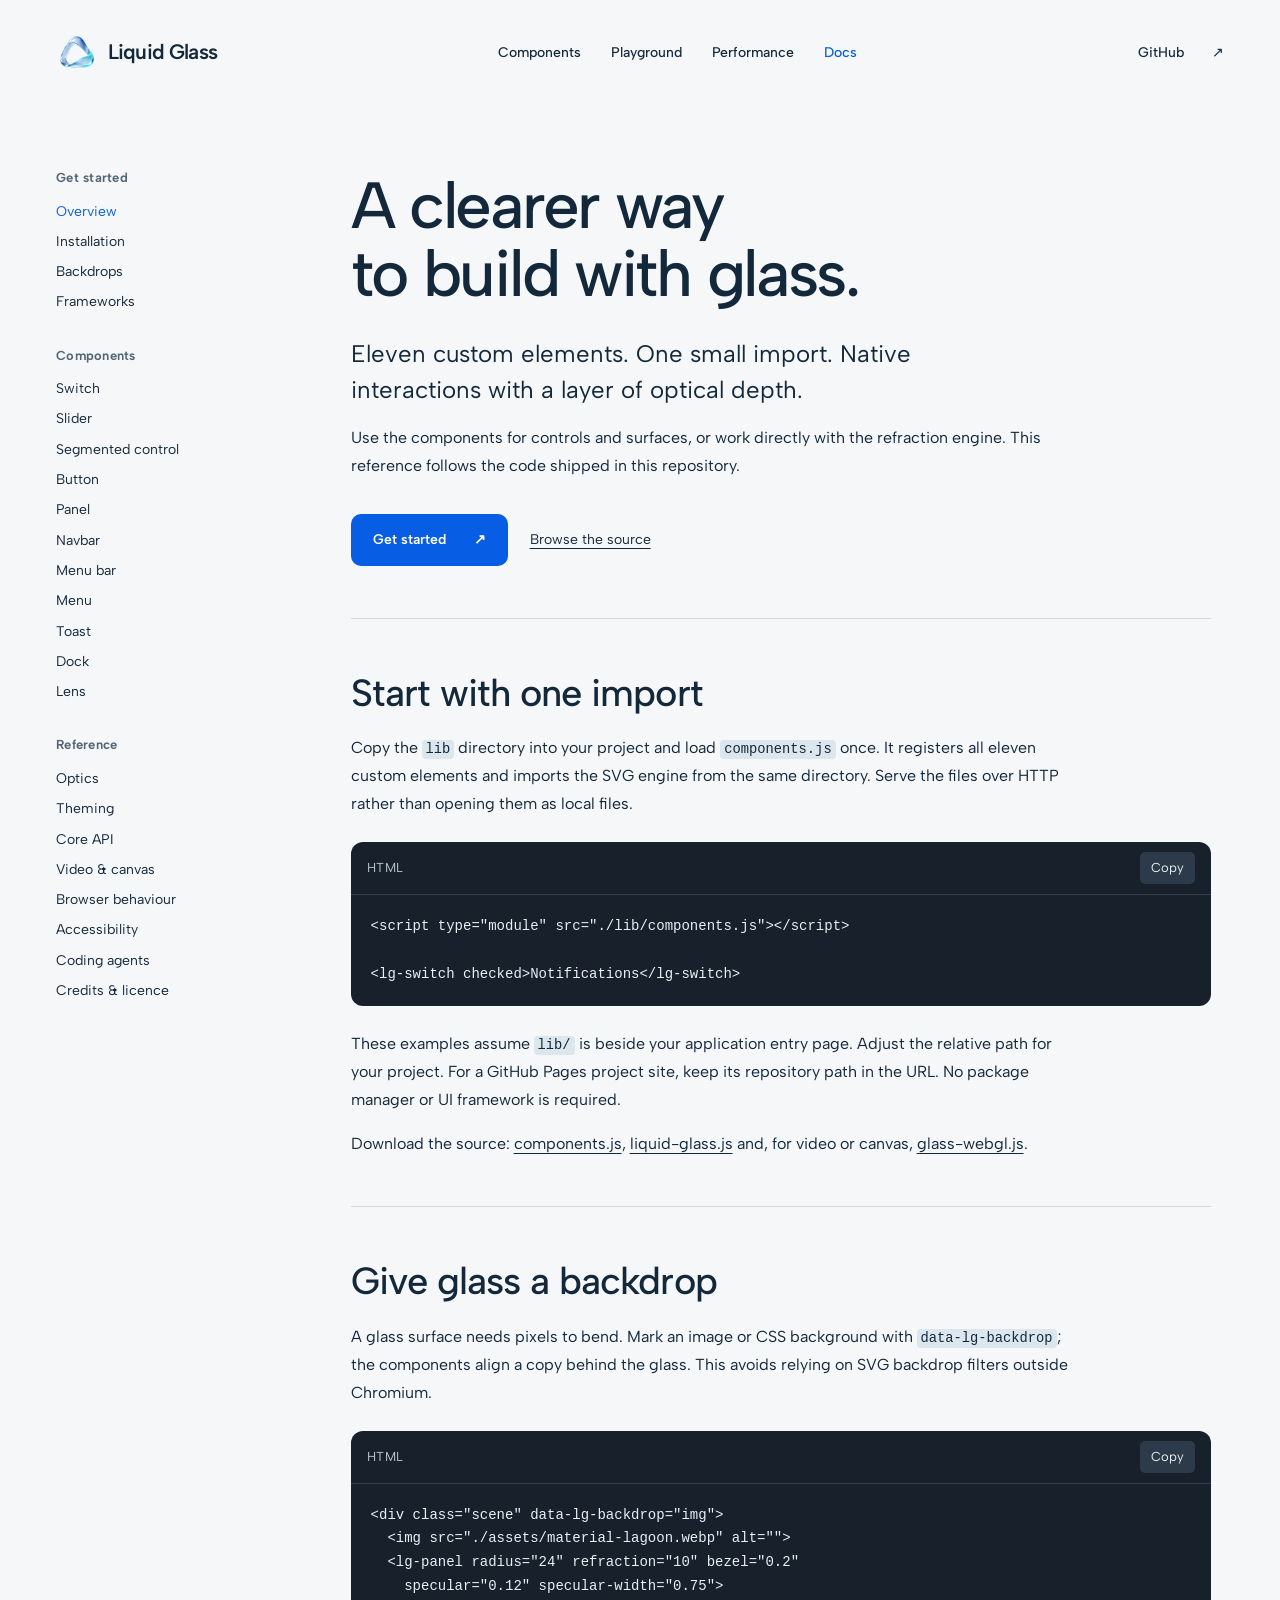
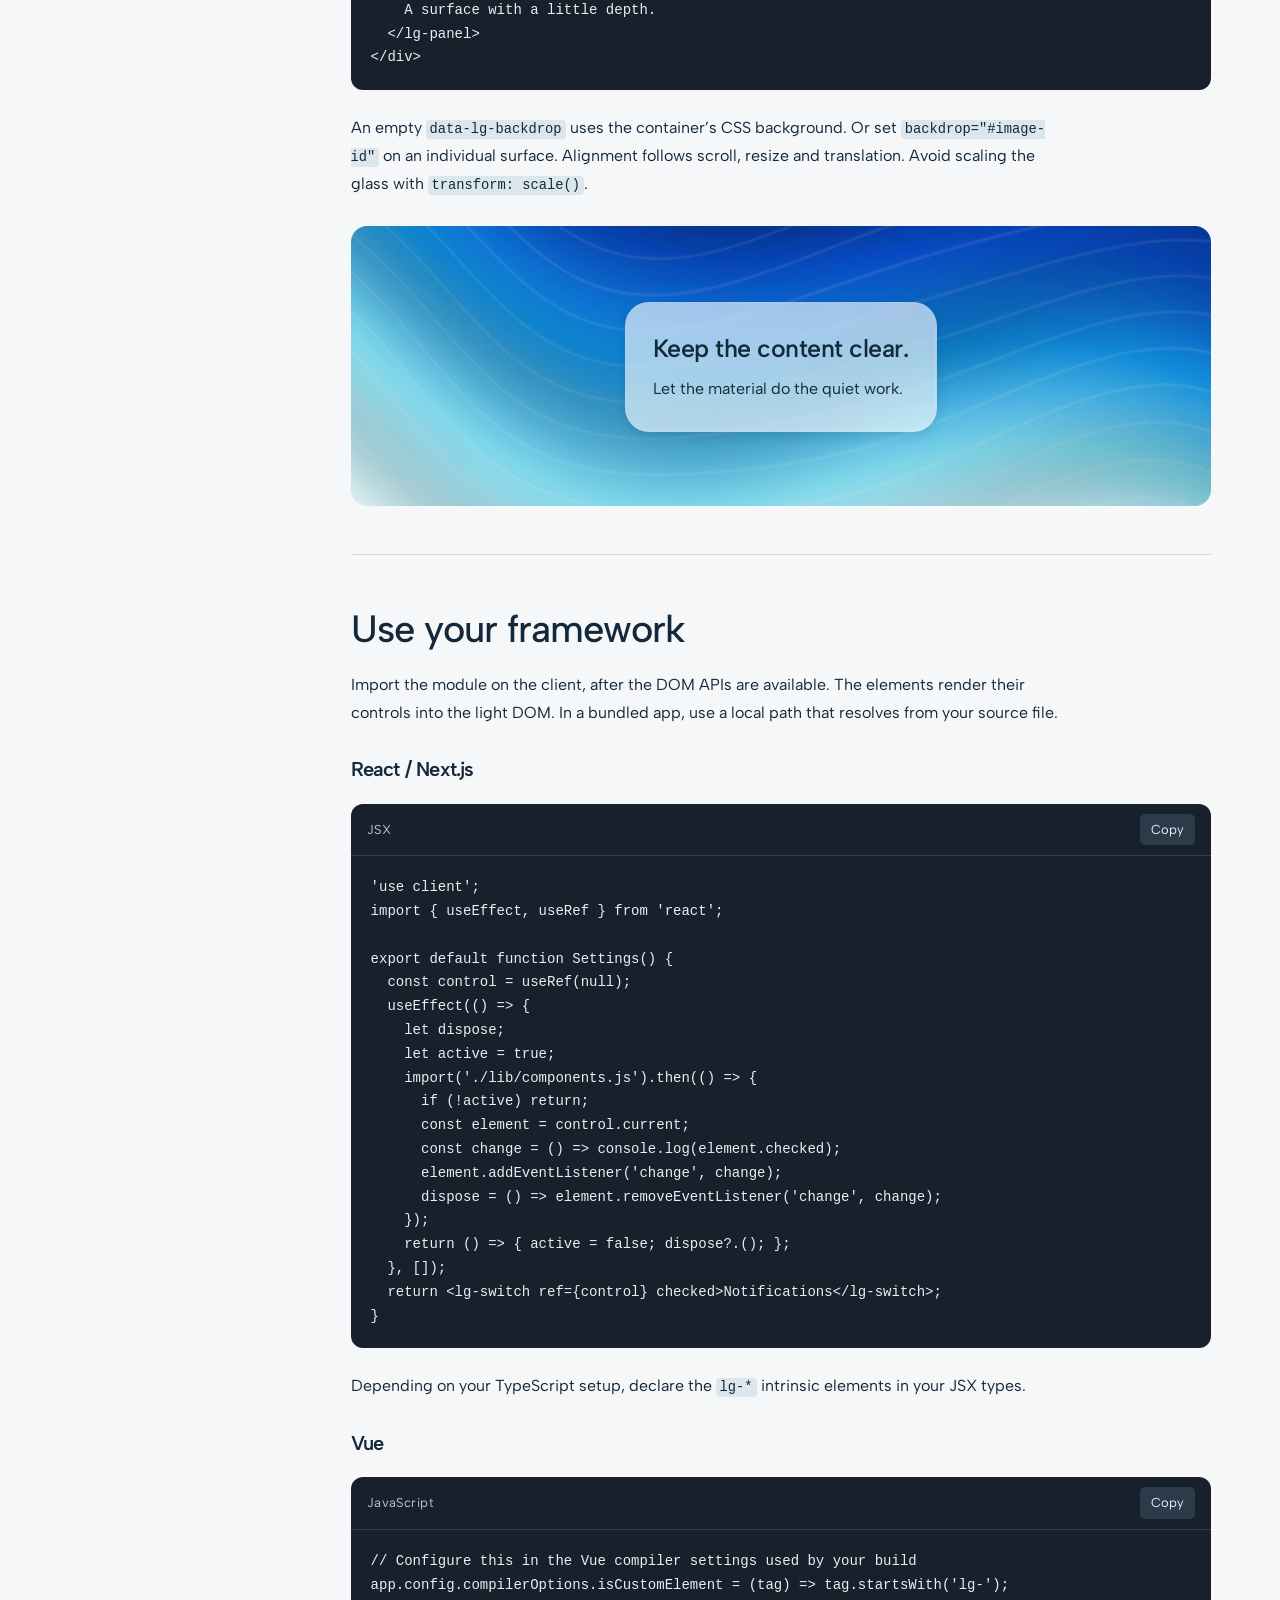
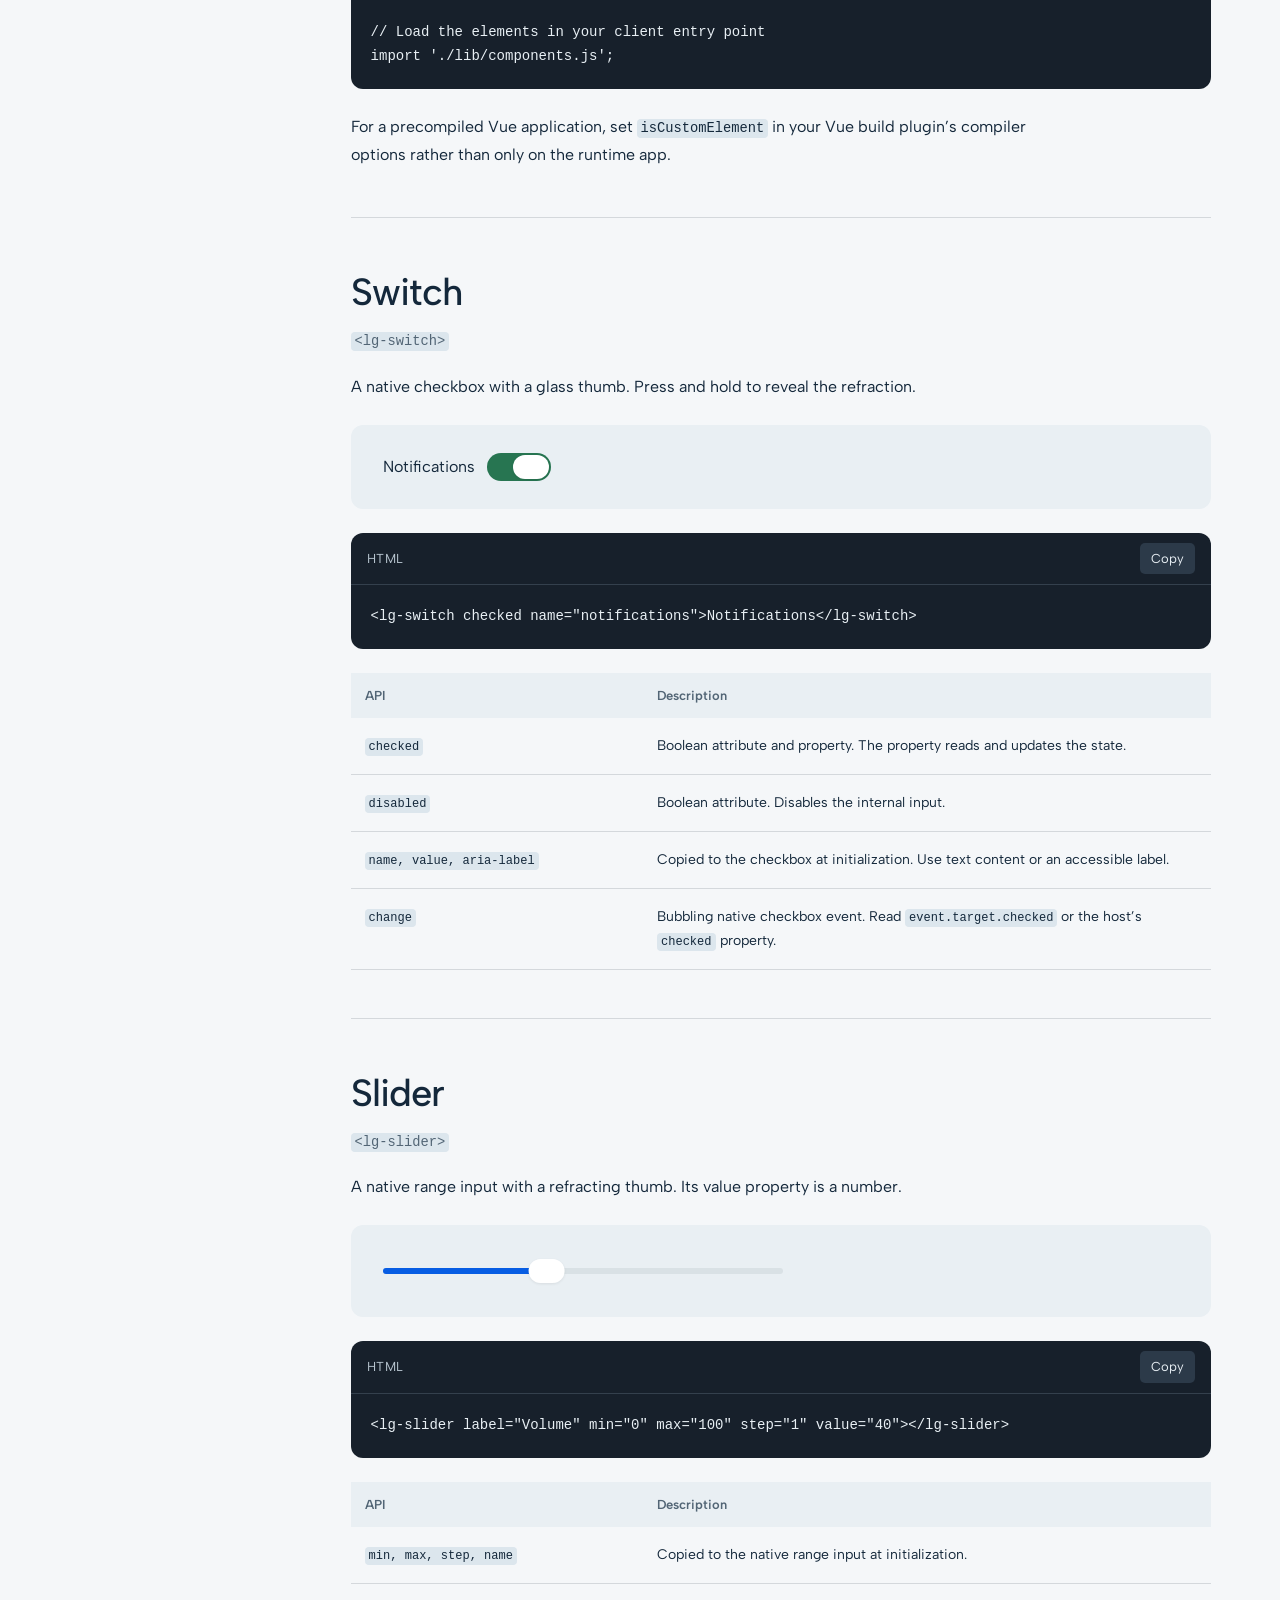
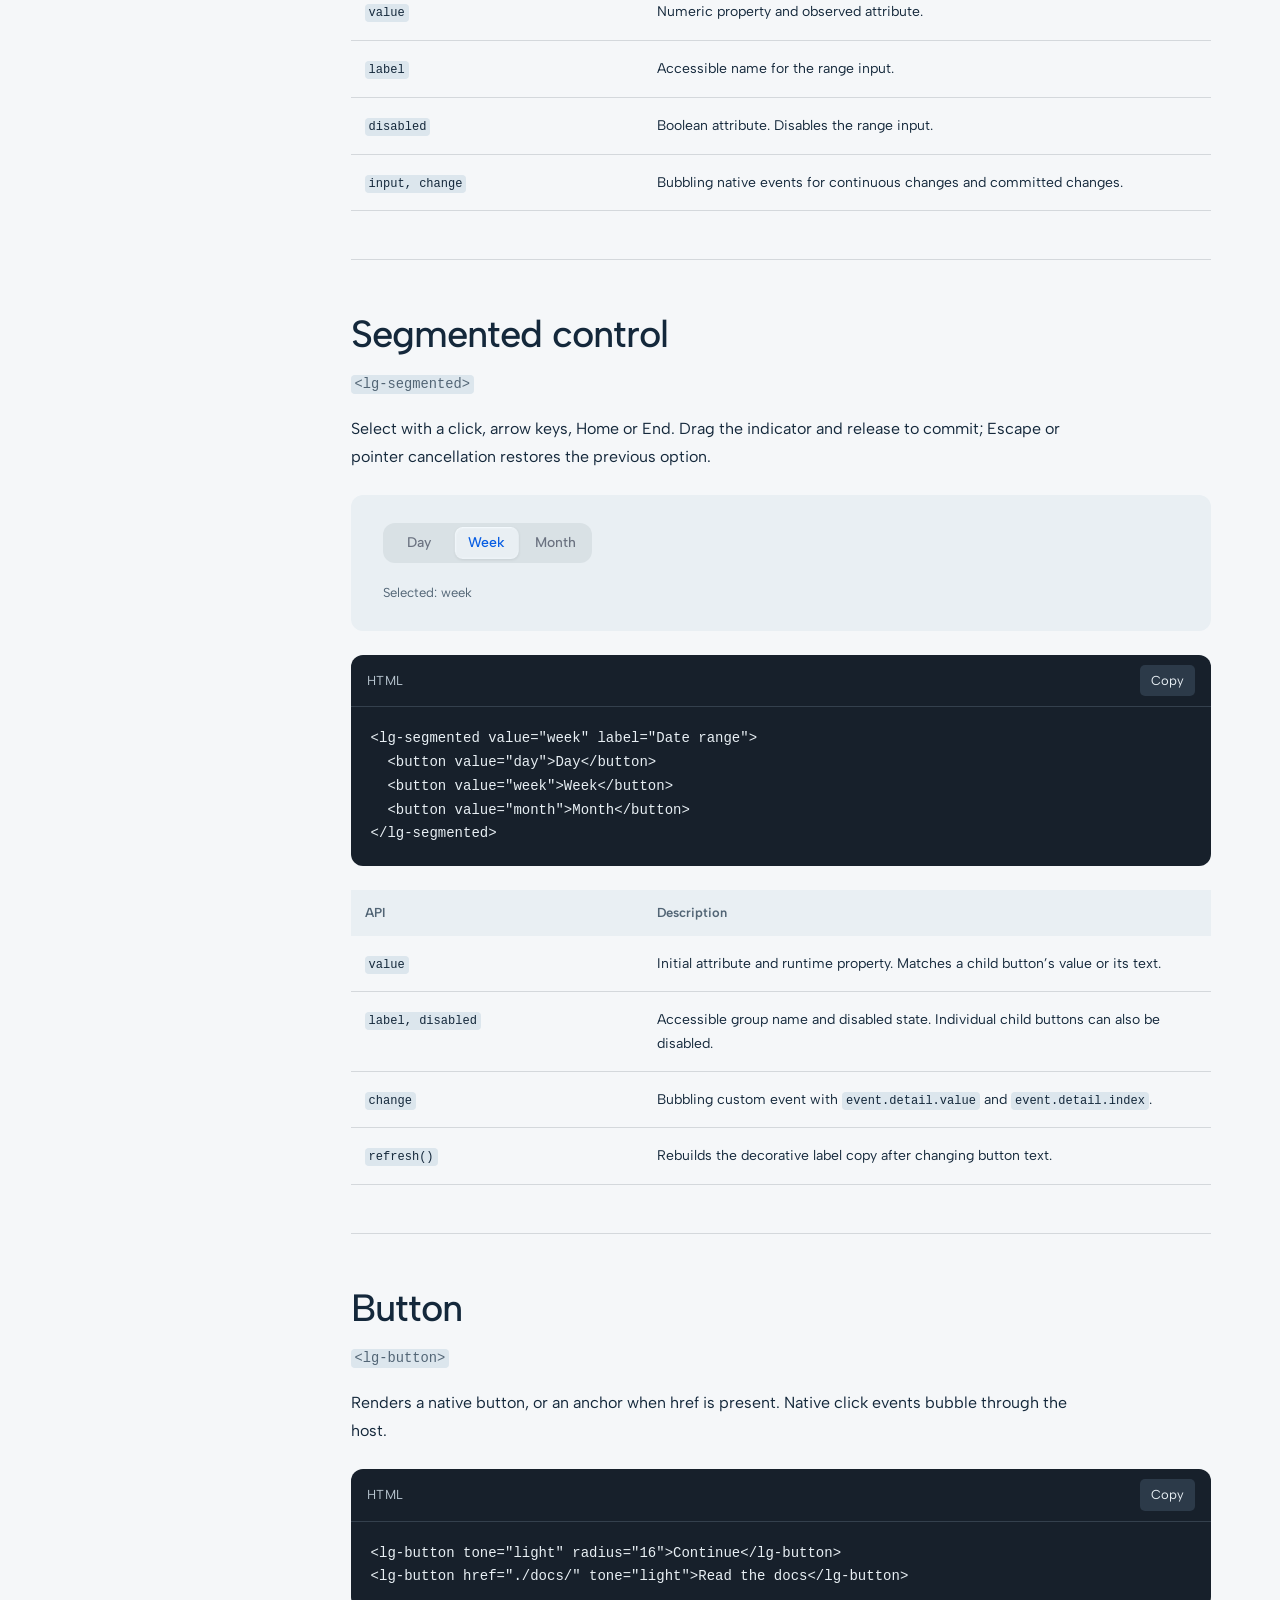
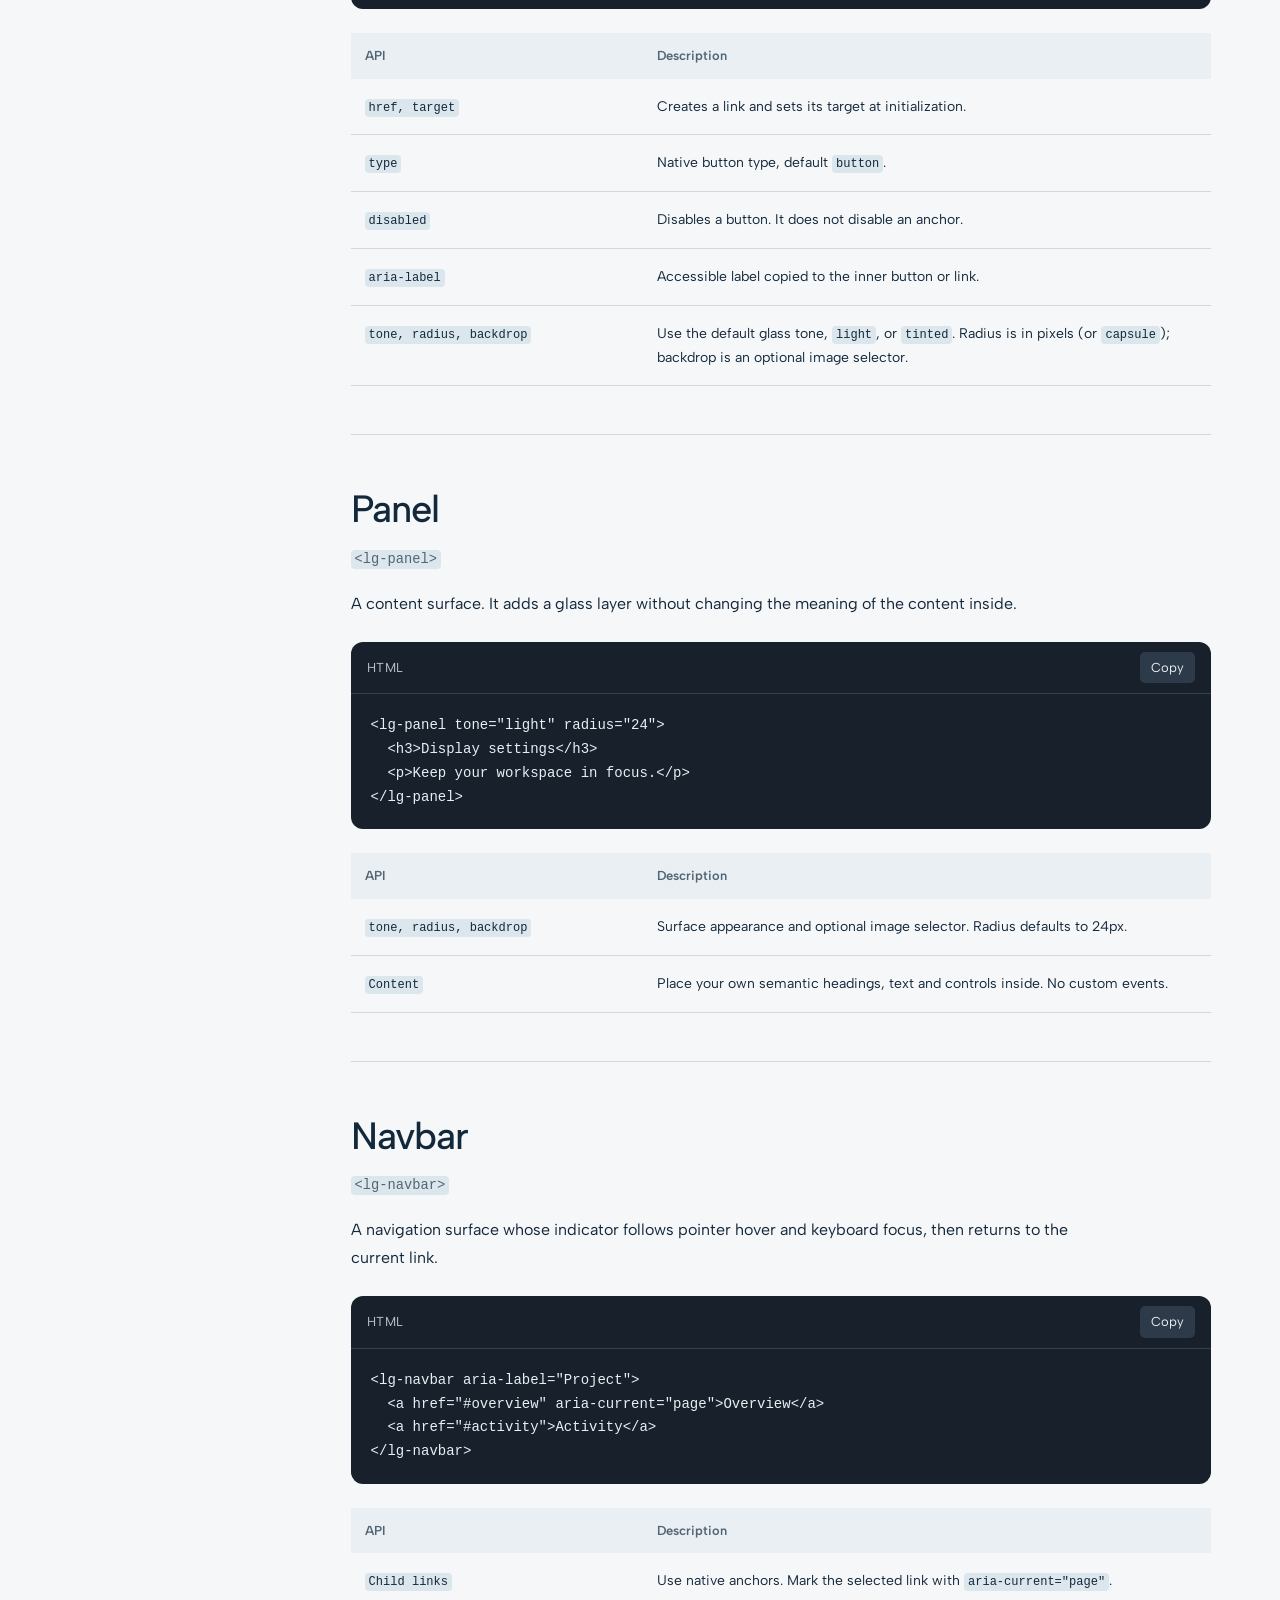
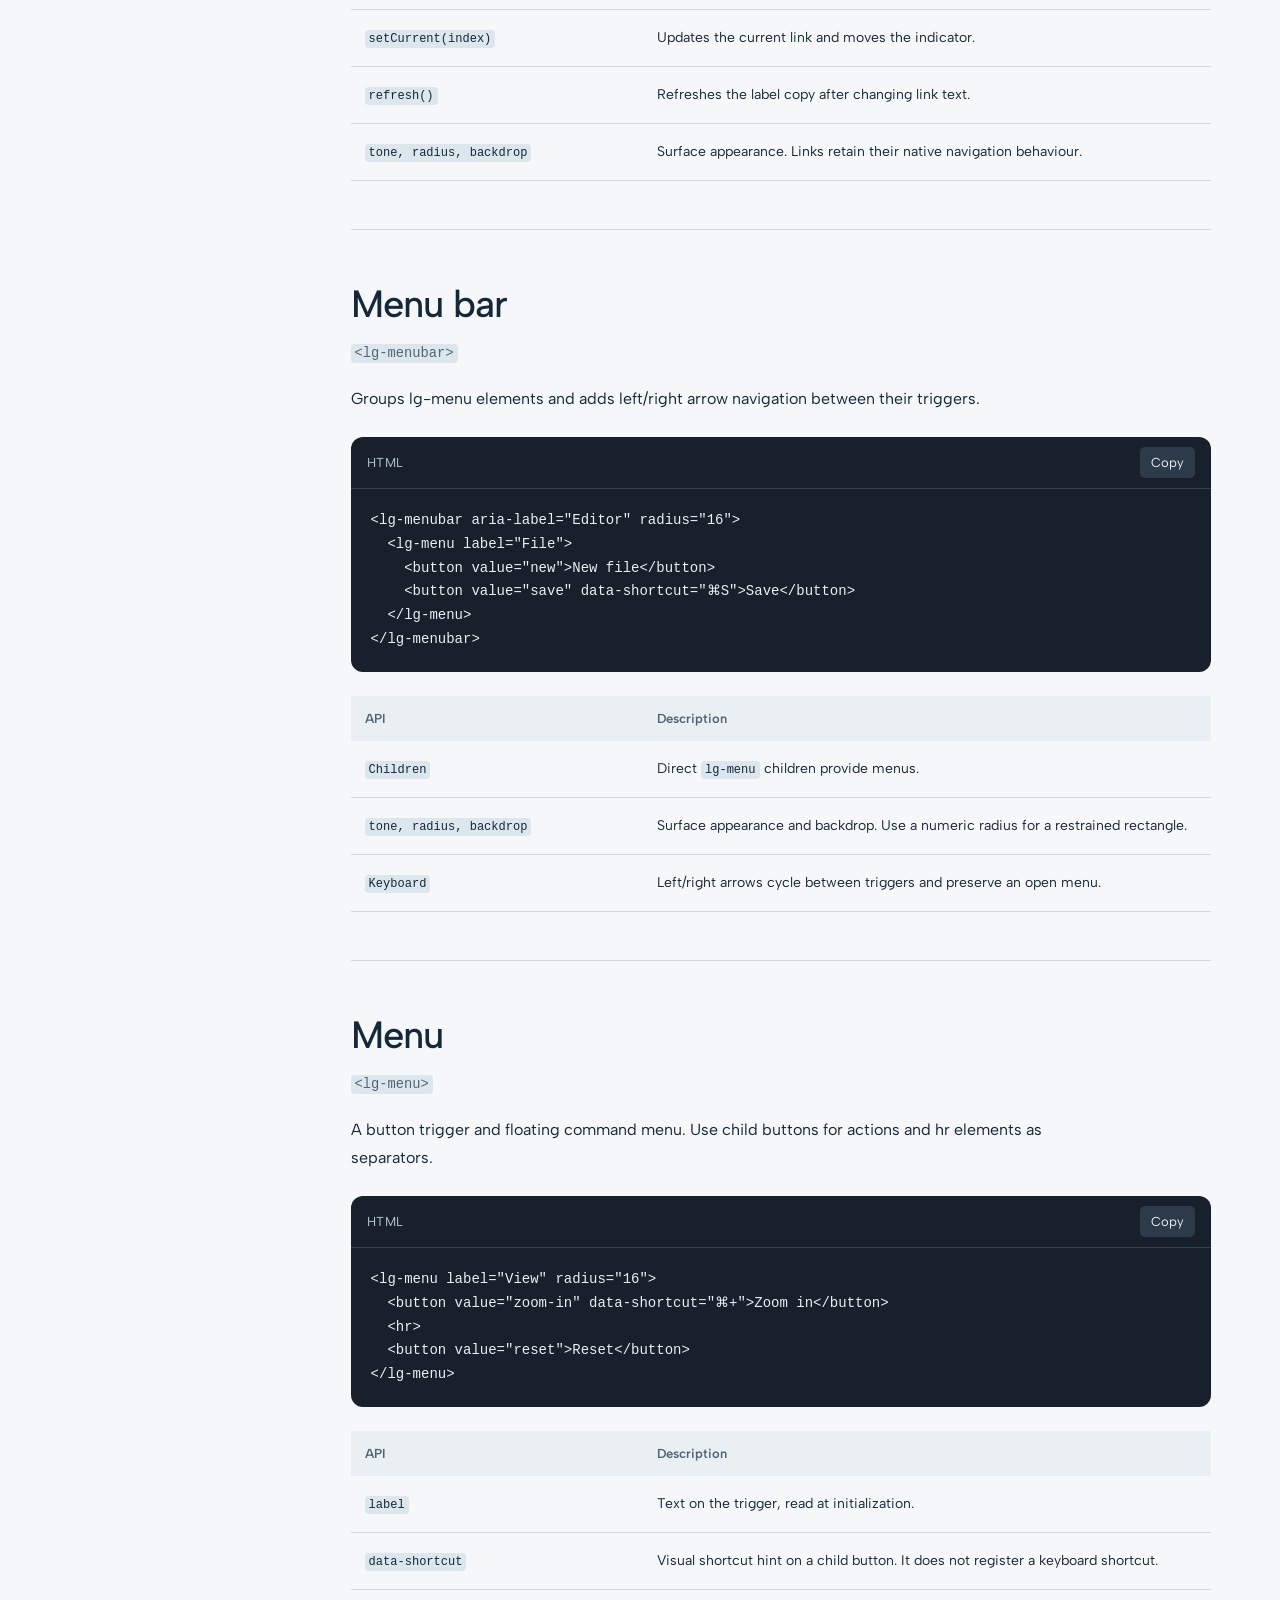
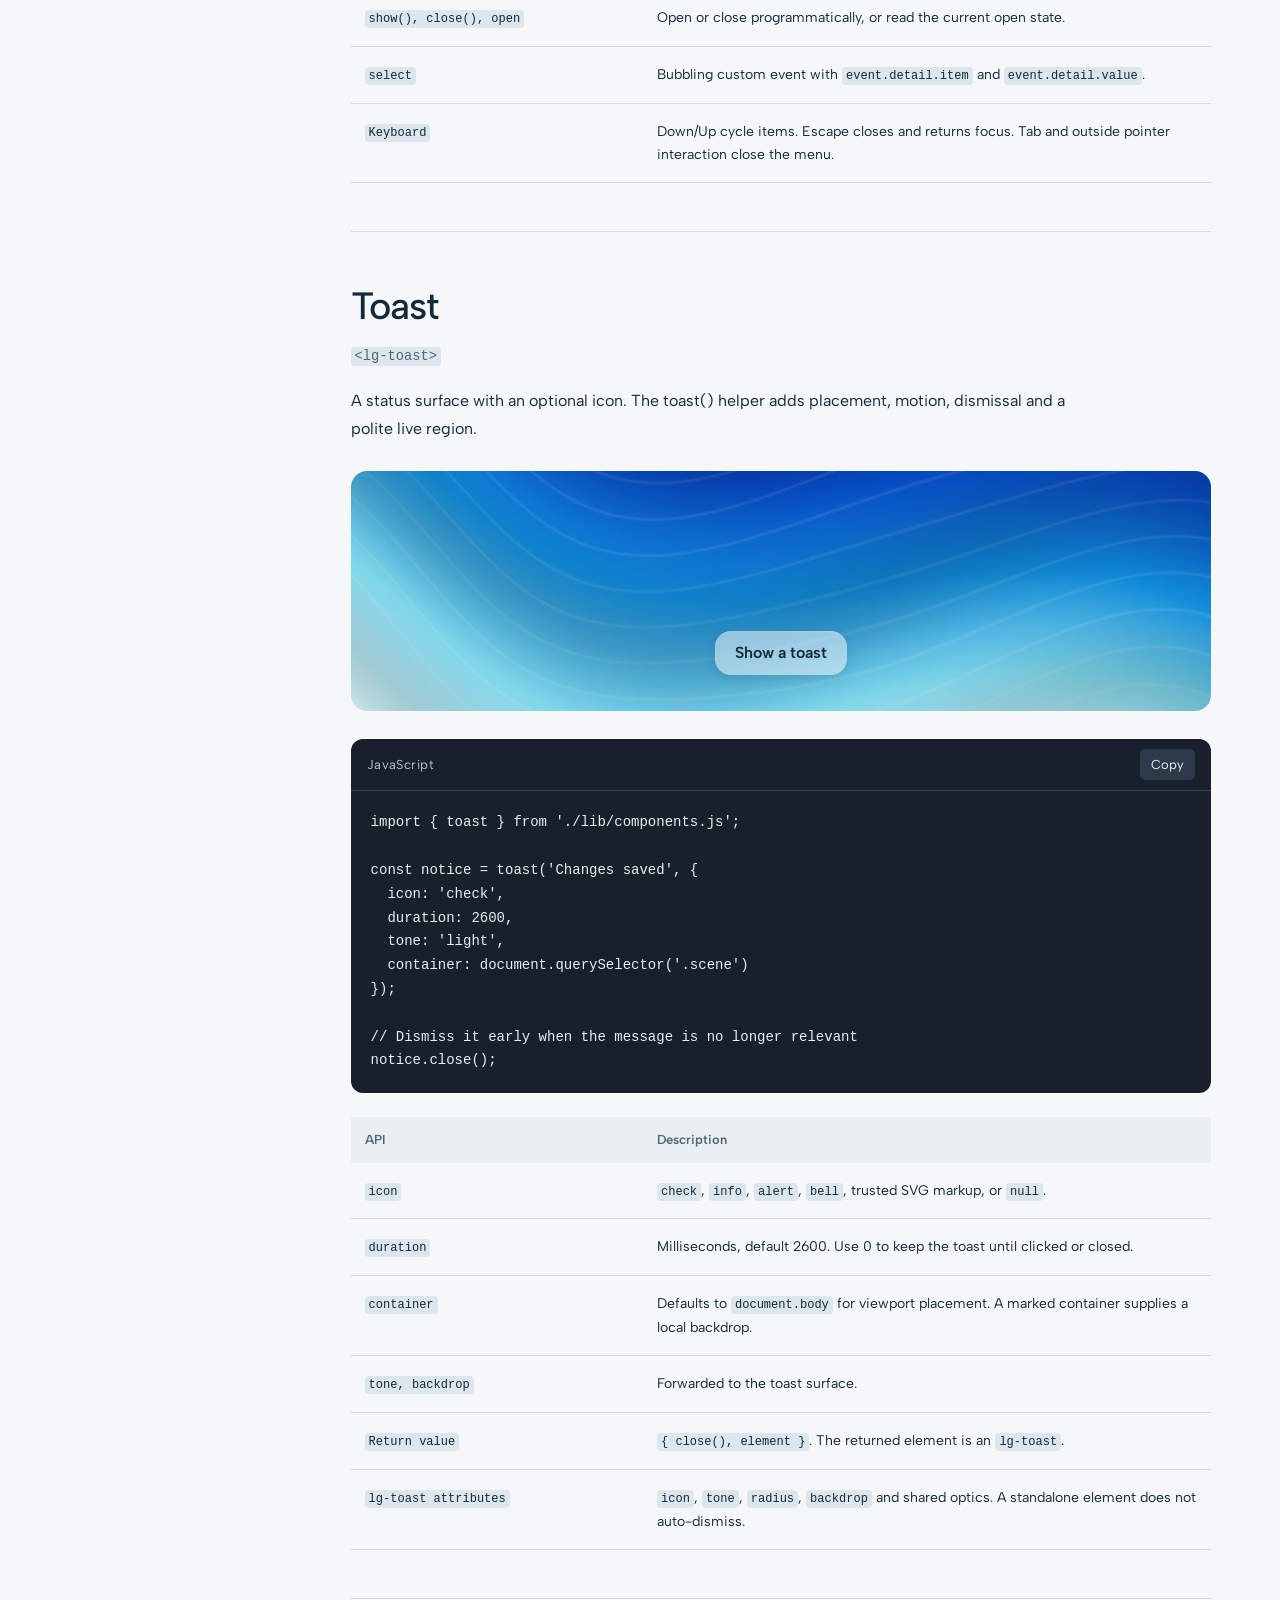
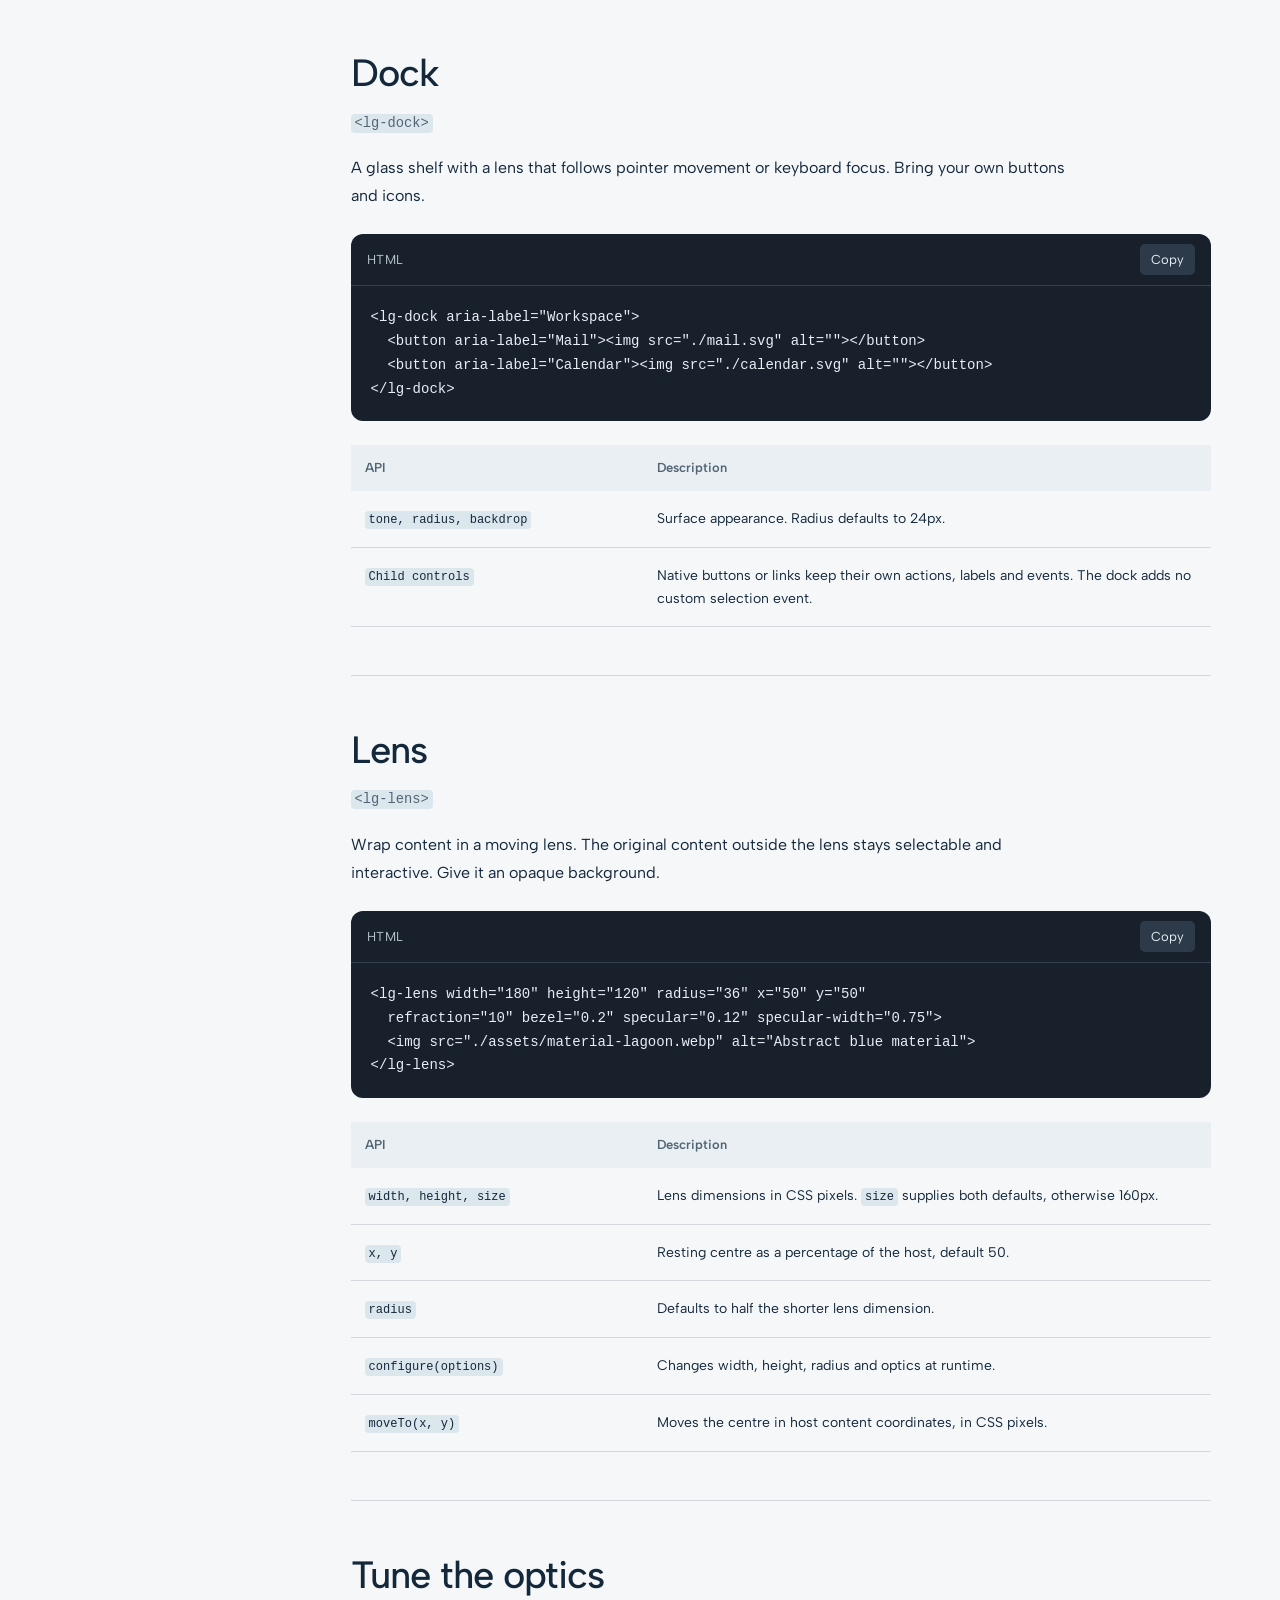
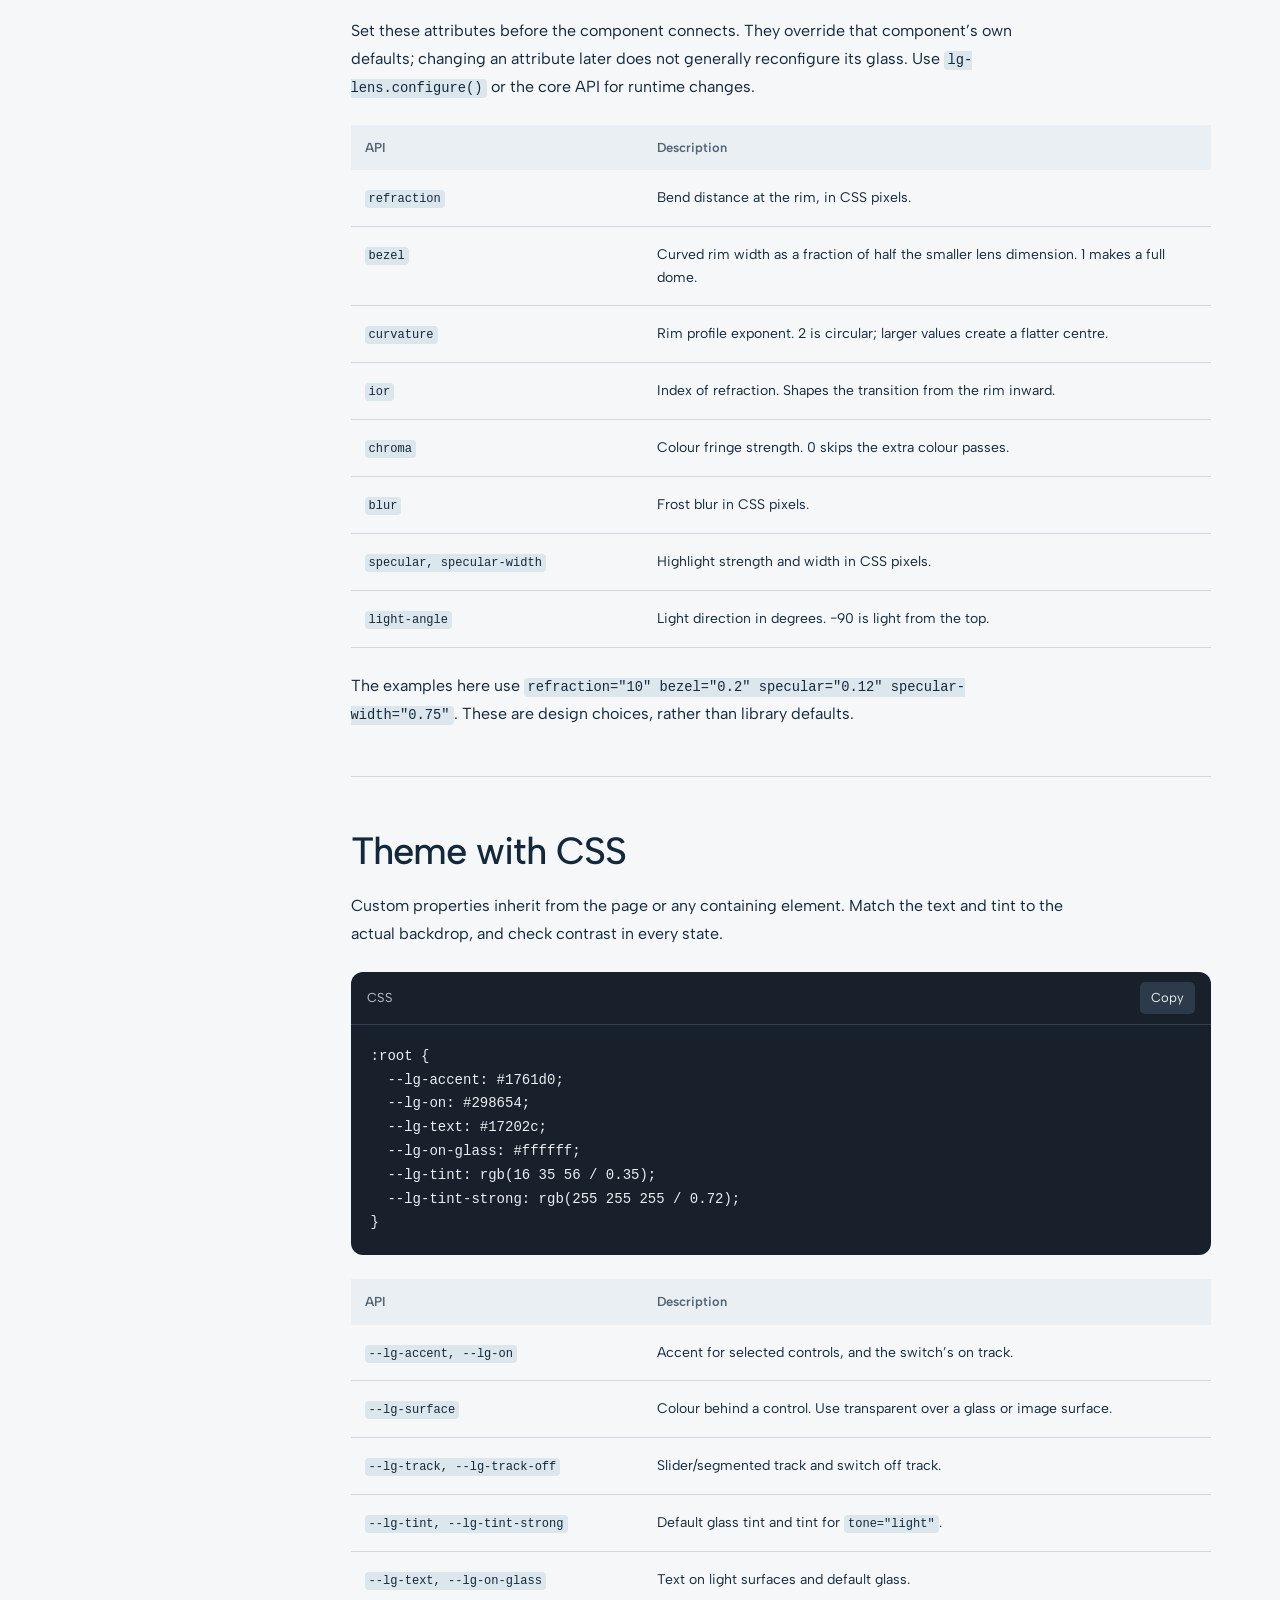
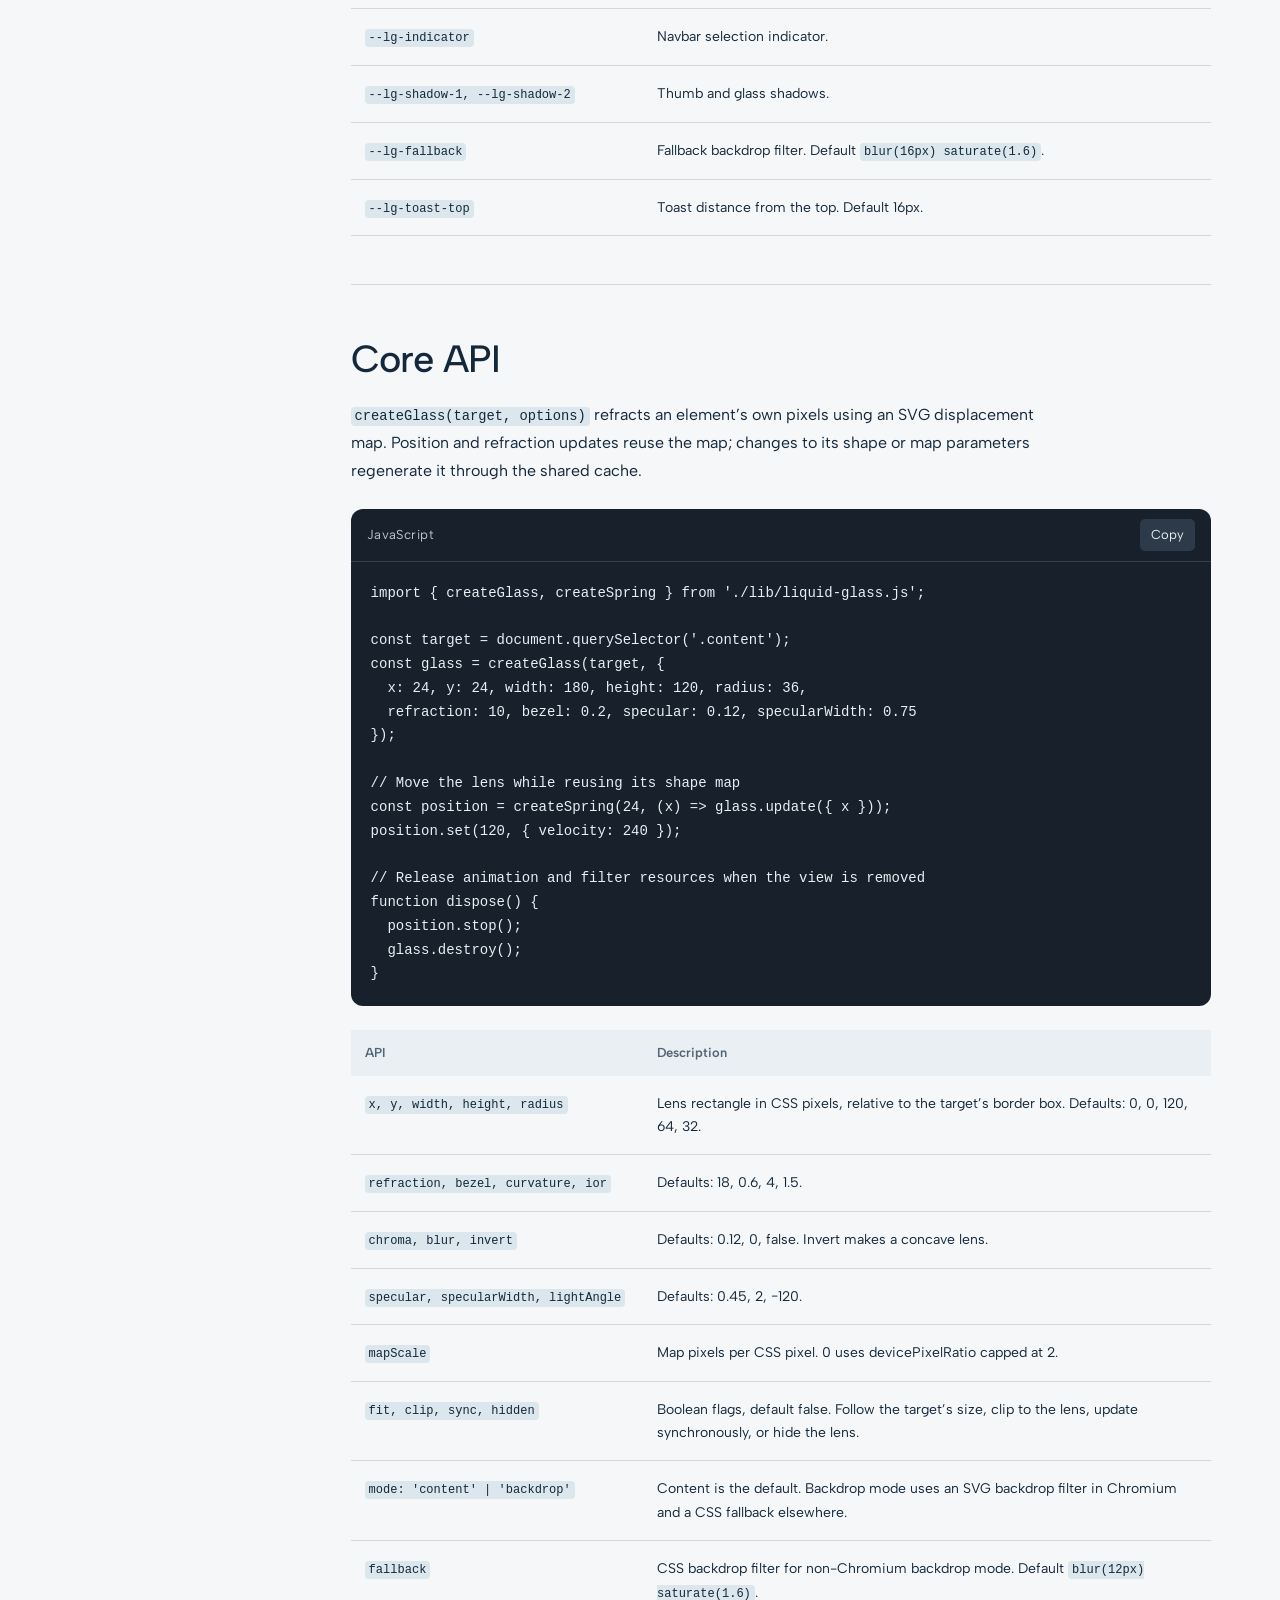
==== commit b5b1dc77: "fix(site): reduce showcase loading time Full-size PNG backdrops were downloaded for small swatches a" ====
--- a/docs/index.html
+++ b/docs/index.html
@@ -14,7 +14,7 @@
 <body class="docs-page">
 <a class="docs-skip" href="#introduction">Skip to documentation</a>
 <header class="site-header container">
-  <a class="brand" href="../"><img src="../assets/brand/liquid-glass.png" alt="" width="40" height="40"><span>Liquid Glass</span></a>
+  <a class="brand" href="../"><img src="../assets/brand/liquid-glass-mark.png" alt="" width="40" height="40"><span>Liquid Glass</span></a>
   <nav class="nav-links" aria-label="Main navigation"><a href="../#components">Components</a><a href="../#playground">Playground</a><a href="../#performance">Performance</a><a href="./" aria-current="page">Docs</a></nav>
   <a class="header-action" href="https://github.com/tfdmendes/liquidglass">GitHub <span aria-hidden="true">↗</span></a>
 </header>
@@ -25,12 +25,12 @@
 <section id="install"><h2>Start with one import<a class="heading-link" href="#install" aria-label="Link to Start with one import">#</a></h2><p>Copy the <code>lib</code> directory into your project and load <code>components.js</code> once. It registers all eleven custom elements and imports the SVG engine from the same directory. Serve the files over HTTP rather than opening them as local files.</p><div class="code-block"><div class="code-bar"><span>HTML</span><button type="button" class="copy-code" aria-label="Copy HTML example">Copy</button></div><pre><code>&lt;script type=&quot;module&quot; src=&quot;./lib/components.js&quot;&gt;&lt;/script&gt;
 
 &lt;lg-switch checked&gt;Notifications&lt;/lg-switch&gt;</code></pre></div><p>These examples assume <code>lib/</code> is beside your application entry page. Adjust the relative path for your project. For a GitHub Pages project site, keep its repository path in the URL. No package manager or UI framework is required.</p><p>Download the source: <a href="../lib/components.js" download>components.js</a>, <a href="../lib/liquid-glass.js" download>liquid-glass.js</a> and, for video or canvas, <a href="../lib/glass-webgl.js" download>glass-webgl.js</a>.</p></section><section id="backdrops"><h2>Give glass a backdrop<a class="heading-link" href="#backdrops" aria-label="Link to Give glass a backdrop">#</a></h2><p>A glass surface needs pixels to bend. Mark an image or CSS background with <code>data-lg-backdrop</code>; the components align a copy behind the glass. This avoids relying on SVG backdrop filters outside Chromium.</p><div class="code-block"><div class="code-bar"><span>HTML</span><button type="button" class="copy-code" aria-label="Copy HTML example">Copy</button></div><pre><code>&lt;div class=&quot;scene&quot; data-lg-backdrop=&quot;img&quot;&gt;
-  &lt;img src=&quot;./assets/material-lagoon.png&quot; alt=&quot;&quot;&gt;
+  &lt;img src=&quot;./assets/material-lagoon.webp&quot; alt=&quot;&quot;&gt;
   &lt;lg-panel radius=&quot;24&quot; refraction=&quot;10&quot; bezel=&quot;0.2&quot;
     specular=&quot;0.12&quot; specular-width=&quot;0.75&quot;&gt;
     A surface with a little depth.
   &lt;/lg-panel&gt;
-&lt;/div&gt;</code></pre></div><p>An empty <code>data-lg-backdrop</code> uses the container’s CSS background. Or set <code>backdrop="#image-id"</code> on an individual surface. Alignment follows scroll, resize and translation. Avoid scaling the glass with <code>transform: scale()</code>.</p><div class="sample-scene" data-lg-backdrop="img"><img src="../assets/material-lagoon.png" alt="" loading="lazy"><lg-panel tone="light" radius="24" refraction="10" bezel="0.2" specular="0.12" specular-width="0.75"><span class="sample-title">Keep the content clear.</span><p>Let the material do the quiet work.</p></lg-panel></div></section><section id="frameworks"><h2>Use your framework<a class="heading-link" href="#frameworks" aria-label="Link to Use your framework">#</a></h2><p>Import the module on the client, after the DOM APIs are available. The elements render their controls into the light DOM. In a bundled app, use a local path that resolves from your source file.</p><h3>React / Next.js</h3><div class="code-block"><div class="code-bar"><span>JSX</span><button type="button" class="copy-code" aria-label="Copy JSX example">Copy</button></div><pre><code>&#x27;use client&#x27;;
+&lt;/div&gt;</code></pre></div><p>An empty <code>data-lg-backdrop</code> uses the container’s CSS background. Or set <code>backdrop="#image-id"</code> on an individual surface. Alignment follows scroll, resize and translation. Avoid scaling the glass with <code>transform: scale()</code>.</p><div class="sample-scene" data-lg-backdrop="img"><img src="../assets/material-lagoon.webp" alt="" loading="lazy"><lg-panel tone="light" radius="24" refraction="10" bezel="0.2" specular="0.12" specular-width="0.75"><span class="sample-title">Keep the content clear.</span><p>Let the material do the quiet work.</p></lg-panel></div></section><section id="frameworks"><h2>Use your framework<a class="heading-link" href="#frameworks" aria-label="Link to Use your framework">#</a></h2><p>Import the module on the client, after the DOM APIs are available. The elements render their controls into the light DOM. In a bundled app, use a local path that resolves from your source file.</p><h3>React / Next.js</h3><div class="code-block"><div class="code-bar"><span>JSX</span><button type="button" class="copy-code" aria-label="Copy JSX example">Copy</button></div><pre><code>&#x27;use client&#x27;;
 import { useEffect, useRef } from &#x27;react&#x27;;
 
 export default function Settings() {
@@ -72,7 +72,7 @@
   &lt;button value=&quot;zoom-in&quot; data-shortcut=&quot;⌘+&quot;&gt;Zoom in&lt;/button&gt;
   &lt;hr&gt;
   &lt;button value=&quot;reset&quot;&gt;Reset&lt;/button&gt;
-&lt;/lg-menu&gt;</code></pre></div><div class="reference-table"><table><thead><tr><th scope="col">API</th><th scope="col">Description</th></tr></thead><tbody><tr><td><code>label</code></td><td>Text on the trigger, read at initialization.</td></tr><tr><td><code>data-shortcut</code></td><td>Visual shortcut hint on a child button. It does not register a keyboard shortcut.</td></tr><tr><td><code>show(), close(), open</code></td><td>Open or close programmatically, or read the current open state.</td></tr><tr><td><code>select</code></td><td>Bubbling custom event with <code>event.detail.item</code> and <code>event.detail.value</code>.</td></tr><tr><td><code>Keyboard</code></td><td>Down/Up cycle items. Escape closes and returns focus. Tab and outside pointer interaction close the menu.</td></tr></tbody></table></div></section><section id="toast"><h2>Toast<a class="heading-link" href="#toast" aria-label="Link to Toast">#</a></h2><p class="element-name"><code>&lt;lg-toast&gt;</code></p><p>A status surface with an optional icon. The toast() helper adds placement, motion, dismissal and a polite live region.</p><div class="sample-scene sample-scene--toast" id="toast-scene" data-lg-backdrop="img"><img src="../assets/material-lagoon.png" alt="" loading="lazy"><lg-button id="show-toast" tone="light" radius="16" refraction="10" bezel="0.2" specular="0.12" specular-width="0.75">Show a toast</lg-button></div><div class="code-block"><div class="code-bar"><span>JavaScript</span><button type="button" class="copy-code" aria-label="Copy JavaScript example">Copy</button></div><pre><code>import { toast } from &#x27;./lib/components.js&#x27;;
+&lt;/lg-menu&gt;</code></pre></div><div class="reference-table"><table><thead><tr><th scope="col">API</th><th scope="col">Description</th></tr></thead><tbody><tr><td><code>label</code></td><td>Text on the trigger, read at initialization.</td></tr><tr><td><code>data-shortcut</code></td><td>Visual shortcut hint on a child button. It does not register a keyboard shortcut.</td></tr><tr><td><code>show(), close(), open</code></td><td>Open or close programmatically, or read the current open state.</td></tr><tr><td><code>select</code></td><td>Bubbling custom event with <code>event.detail.item</code> and <code>event.detail.value</code>.</td></tr><tr><td><code>Keyboard</code></td><td>Down/Up cycle items. Escape closes and returns focus. Tab and outside pointer interaction close the menu.</td></tr></tbody></table></div></section><section id="toast"><h2>Toast<a class="heading-link" href="#toast" aria-label="Link to Toast">#</a></h2><p class="element-name"><code>&lt;lg-toast&gt;</code></p><p>A status surface with an optional icon. The toast() helper adds placement, motion, dismissal and a polite live region.</p><div class="sample-scene sample-scene--toast" id="toast-scene" data-lg-backdrop="img"><img src="../assets/material-lagoon.webp" alt="" loading="lazy"><lg-button id="show-toast" tone="light" radius="16" refraction="10" bezel="0.2" specular="0.12" specular-width="0.75">Show a toast</lg-button></div><div class="code-block"><div class="code-bar"><span>JavaScript</span><button type="button" class="copy-code" aria-label="Copy JavaScript example">Copy</button></div><pre><code>import { toast } from &#x27;./lib/components.js&#x27;;
 
 const notice = toast(&#x27;Changes saved&#x27;, {
   icon: &#x27;check&#x27;,
@@ -87,7 +87,7 @@
   &lt;button aria-label=&quot;Calendar&quot;&gt;&lt;img src=&quot;./calendar.svg&quot; alt=&quot;&quot;&gt;&lt;/button&gt;
 &lt;/lg-dock&gt;</code></pre></div><div class="reference-table"><table><thead><tr><th scope="col">API</th><th scope="col">Description</th></tr></thead><tbody><tr><td><code>tone, radius, backdrop</code></td><td>Surface appearance. Radius defaults to 24px.</td></tr><tr><td><code>Child controls</code></td><td>Native buttons or links keep their own actions, labels and events. The dock adds no custom selection event.</td></tr></tbody></table></div></section><section id="lens"><h2>Lens<a class="heading-link" href="#lens" aria-label="Link to Lens">#</a></h2><p class="element-name"><code>&lt;lg-lens&gt;</code></p><p>Wrap content in a moving lens. The original content outside the lens stays selectable and interactive. Give it an opaque background.</p><div class="code-block"><div class="code-bar"><span>HTML</span><button type="button" class="copy-code" aria-label="Copy HTML example">Copy</button></div><pre><code>&lt;lg-lens width=&quot;180&quot; height=&quot;120&quot; radius=&quot;36&quot; x=&quot;50&quot; y=&quot;50&quot;
   refraction=&quot;10&quot; bezel=&quot;0.2&quot; specular=&quot;0.12&quot; specular-width=&quot;0.75&quot;&gt;
-  &lt;img src=&quot;./assets/material-lagoon.png&quot; alt=&quot;Abstract blue material&quot;&gt;
+  &lt;img src=&quot;./assets/material-lagoon.webp&quot; alt=&quot;Abstract blue material&quot;&gt;
 &lt;/lg-lens&gt;</code></pre></div><div class="reference-table"><table><thead><tr><th scope="col">API</th><th scope="col">Description</th></tr></thead><tbody><tr><td><code>width, height, size</code></td><td>Lens dimensions in CSS pixels. <code>size</code> supplies both defaults, otherwise 160px.</td></tr><tr><td><code>x, y</code></td><td>Resting centre as a percentage of the host, default 50.</td></tr><tr><td><code>radius</code></td><td>Defaults to half the shorter lens dimension.</td></tr><tr><td><code>configure(options)</code></td><td>Changes width, height, radius and optics at runtime.</td></tr><tr><td><code>moveTo(x, y)</code></td><td>Moves the centre in host content coordinates, in CSS pixels.</td></tr></tbody></table></div></section><section id="optics"><h2>Tune the optics<a class="heading-link" href="#optics" aria-label="Link to Tune the optics">#</a></h2><p>Set these attributes before the component connects. They override that component’s own defaults; changing an attribute later does not generally reconfigure its glass. Use <code>lg-lens.configure()</code> or the core API for runtime changes.</p><div class="reference-table"><table><thead><tr><th scope="col">API</th><th scope="col">Description</th></tr></thead><tbody><tr><td><code>refraction</code></td><td>Bend distance at the rim, in CSS pixels.</td></tr><tr><td><code>bezel</code></td><td>Curved rim width as a fraction of half the smaller lens dimension. 1 makes a full dome.</td></tr><tr><td><code>curvature</code></td><td>Rim profile exponent. 2 is circular; larger values create a flatter centre.</td></tr><tr><td><code>ior</code></td><td>Index of refraction. Shapes the transition from the rim inward.</td></tr><tr><td><code>chroma</code></td><td>Colour fringe strength. 0 skips the extra colour passes.</td></tr><tr><td><code>blur</code></td><td>Frost blur in CSS pixels.</td></tr><tr><td><code>specular, specular-width</code></td><td>Highlight strength and width in CSS pixels.</td></tr><tr><td><code>light-angle</code></td><td>Light direction in degrees. −90 is light from the top.</td></tr></tbody></table></div><p>The examples here use <code>refraction="10" bezel="0.2" specular="0.12" specular-width="0.75"</code>. These are design choices, rather than library defaults.</p></section><section id="theming"><h2>Theme with CSS<a class="heading-link" href="#theming" aria-label="Link to Theme with CSS">#</a></h2><p>Custom properties inherit from the page or any containing element. Match the text and tint to the actual backdrop, and check contrast in every state.</p><div class="code-block"><div class="code-bar"><span>CSS</span><button type="button" class="copy-code" aria-label="Copy CSS example">Copy</button></div><pre><code>:root {
   --lg-accent: #1761d0;
   --lg-on: #298654;
@@ -128,7 +128,7 @@
 }</code></pre></div><div class="reference-table"><table><thead><tr><th scope="col">API</th><th scope="col">Description</th></tr></thead><tbody><tr><td><code>createGlassRenderer(canvas, source, { pixelRatio })</code></td><td>Source may be a video, image, canvas or ImageBitmap. Requires WebGL and throws if unavailable.</td></tr><tr><td><code>setLenses(list)</code></td><td>Replaces all lenses. Lens objects use the core geometry and optics options.</td></tr><tr><td><code>updateLens(index, options)</code></td><td>Updates an existing lens at its zero-based index.</td></tr><tr><td><code>render()</code></td><td>Draws a frame on demand.</td></tr><tr><td><code>start(), stop()</code></td><td>Starts or stops rendering. Video uses video-frame callbacks when available.</td></tr><tr><td><code>destroy()</code></td><td>Stops rendering and releases textures, observers and event listeners.</td></tr></tbody></table></div><p>Use same-origin media or media served with appropriate cross-origin permission. Source size, object fit, browser texture limits and context loss still matter. Handle renderer creation failure in your application.</p></section><section id="support"><h2>Browser behaviour<a class="heading-link" href="#support" aria-label="Link to Browser behaviour">#</a></h2><p>The SVG content approach and marked image backdrops are designed for Chromium, WebKit and Gecko. Arbitrary DOM behind a surface only refracts through SVG backdrop filters in Chromium; other engines use frosted blur. Avoid promising identical output across engines without testing your actual page.</p><p>Keep filtered regions reasonably small, particularly in WebKit, which limits filter input size. For playing video, use the WebGL path. Test the browsers and devices your application supports.</p></section><section id="a11y"><h2>Keep the controls usable<a class="heading-link" href="#a11y" aria-label="Link to Keep the controls usable">#</a></h2><p>Switches and sliders use native inputs. Segmented controls use buttons with radio semantics and keyboard navigation. Decorative glass copies are hidden from assistive technology and do not receive pointer input.</p><p>The implementation respects <code>prefers-reduced-motion</code> and <code>prefers-reduced-transparency</code>. You still own accessible names, content contrast, document structure, focus order and a usable result when effects are unavailable. Check every image, tint and selected state together.</p></section><section id="skill"><h2>For coding agents<a class="heading-link" href="#skill" aria-label="Link to For coding agents">#</a></h2><p>The repository includes a <a href="https://github.com/tfdmendes/liquidglass/blob/main/skill/liquid-glass-web/SKILL.md">Liquid Glass skill</a> with implementation guidance and browser-checking tools. Read its instructions before copying it into your coding agent’s local skills directory. Use the source in this repository so its guidance matches this version.</p></section><section id="credits"><h2>Credits and licence<a class="heading-link" href="#credits" aria-label="Link to Credits and licence">#</a></h2><p>Released under the <a href="../LICENSE">MIT licence</a>. Library copyright © 2026 gentpan. This project builds on <a href="https://github.com/gentpan/liquidglass">gentpan/liquidglass</a>.</p><p>The live DOM displacement-map approach was described by Aave Labs in <a href="https://aave.com/design/building-glass-for-the-web">Building Glass for the Web</a>. The library is an independent implementation. Library icons are from <a href="https://lucide.dev">Lucide</a>.</p></section>
   </main>
 </div>
-<footer class="docs-footer container"><a class="brand" href="../"><img src="../assets/brand/liquid-glass.png" alt="" width="32" height="32"><span>Liquid Glass</span></a><p>Built for the web. Shared under MIT.</p><a href="https://github.com/tfdmendes/liquidglass">GitHub</a></footer>
+<footer class="docs-footer container"><a class="brand" href="../"><img src="../assets/brand/liquid-glass-mark.png" alt="" width="32" height="32"><span>Liquid Glass</span></a><p>Built for the web. Shared under MIT.</p><a href="https://github.com/tfdmendes/liquidglass">GitHub</a></footer>
 <div class="copy-status" role="status" aria-live="polite"></div>
 </body>
 </html>
--- a/assets/site.css
+++ b/assets/site.css
@@ -115,7 +115,7 @@
 .feedback-scene .lg-menu__panel { left: auto; right: 0; }
 .feedback-content { display: flex; align-items: center; flex-direction: column; gap: 22px; padding: 48px 0 10px; text-align: center; color: #49291e; }
 .feedback-content p { font-size: 32px; font-weight: 500; letter-spacing: -.04em; }
-.feedback-content lg-button { min-height: 48px; padding-inline: 22px; font-size: 14px; --lg-tint-strong: rgb(255 255 255 / .84); --lg-text: #4b281e; }
+.feedback-content lg-button { min-height: 48px; padding-inline: 22px; font-size: 14px; --lg-tint-strong: rgb(255 255 255 / .12); --lg-text: #3a2017; }
 .feedback-content output { font-size: 13px; }
 .feedback-scene .lg-toast-region { top: 100px; width: 100%; }
 .feedback-scene lg-toast { --lg-tint-strong: rgb(255 255 255 / .9); --lg-text: #452c24; max-width: calc(100% - 32px); }
@@ -175,7 +175,8 @@
 .start-example pre { font-size: 14px; line-height: 1.8; padding: 24px; margin: 0; overflow-x: auto; color: #e1eef7; }
 .install-preview { position: relative; isolation: isolate; display: flex; flex-direction: column; gap: 28px; align-items: center; justify-content: center; min-height: 220px; margin: 0 12px; border-radius: 10px; overflow: hidden; }
 .install-preview > img { position: absolute; inset: 0; z-index: -1; width: 100%; height: 100%; object-fit: cover; }
-.install-preview lg-button { min-height: 52px; padding-inline: 26px; --lg-tint-strong: rgb(255 255 255 / .85); --lg-text: #163755; }
+.install-preview lg-button { --lg-tint: rgb(8 32 58 / .22); --lg-on-glass: #ffffff; --lg-shadow-2: 0 8px 18px rgb(0 24 60 / .18); }
+.install-preview .lg-button__el { min-height: 56px; padding-inline: 28px; }
 .install-preview output { color: #153b57; font-size: 13px; }
 .download-links { padding: 20px 24px 24px; font-size: 13px; color: #c3d8e7; }
 .site-footer { padding-top: 70px; padding-bottom: 30px; }
@@ -287,11 +288,4 @@
   .footer-top nav { flex-direction: column; align-items: flex-start; gap: 14px; }
   .footer-wordmark { padding-block: 42px; font-size: 14vw; }
 }
-@keyframes line-rise { from { transform: translateY(110%); } to { transform: translateY(0); } }
-@keyframes intro-rise { from { opacity: 0; transform: translateY(18px); } to { opacity: 1; transform: translateY(0); } }
-@media (prefers-reduced-motion: no-preference) {
-  .motion-ready .hero .line > span { animation: line-rise 900ms var(--ease-out) both; }
-  .motion-ready .hero .line:nth-child(2) > span { animation-delay: 110ms; }
-  .motion-ready .hero-intro { animation: intro-rise 800ms var(--ease-out) 180ms both; }
-}
 @media (prefers-reduced-motion: reduce) { html { scroll-behavior: auto; } }
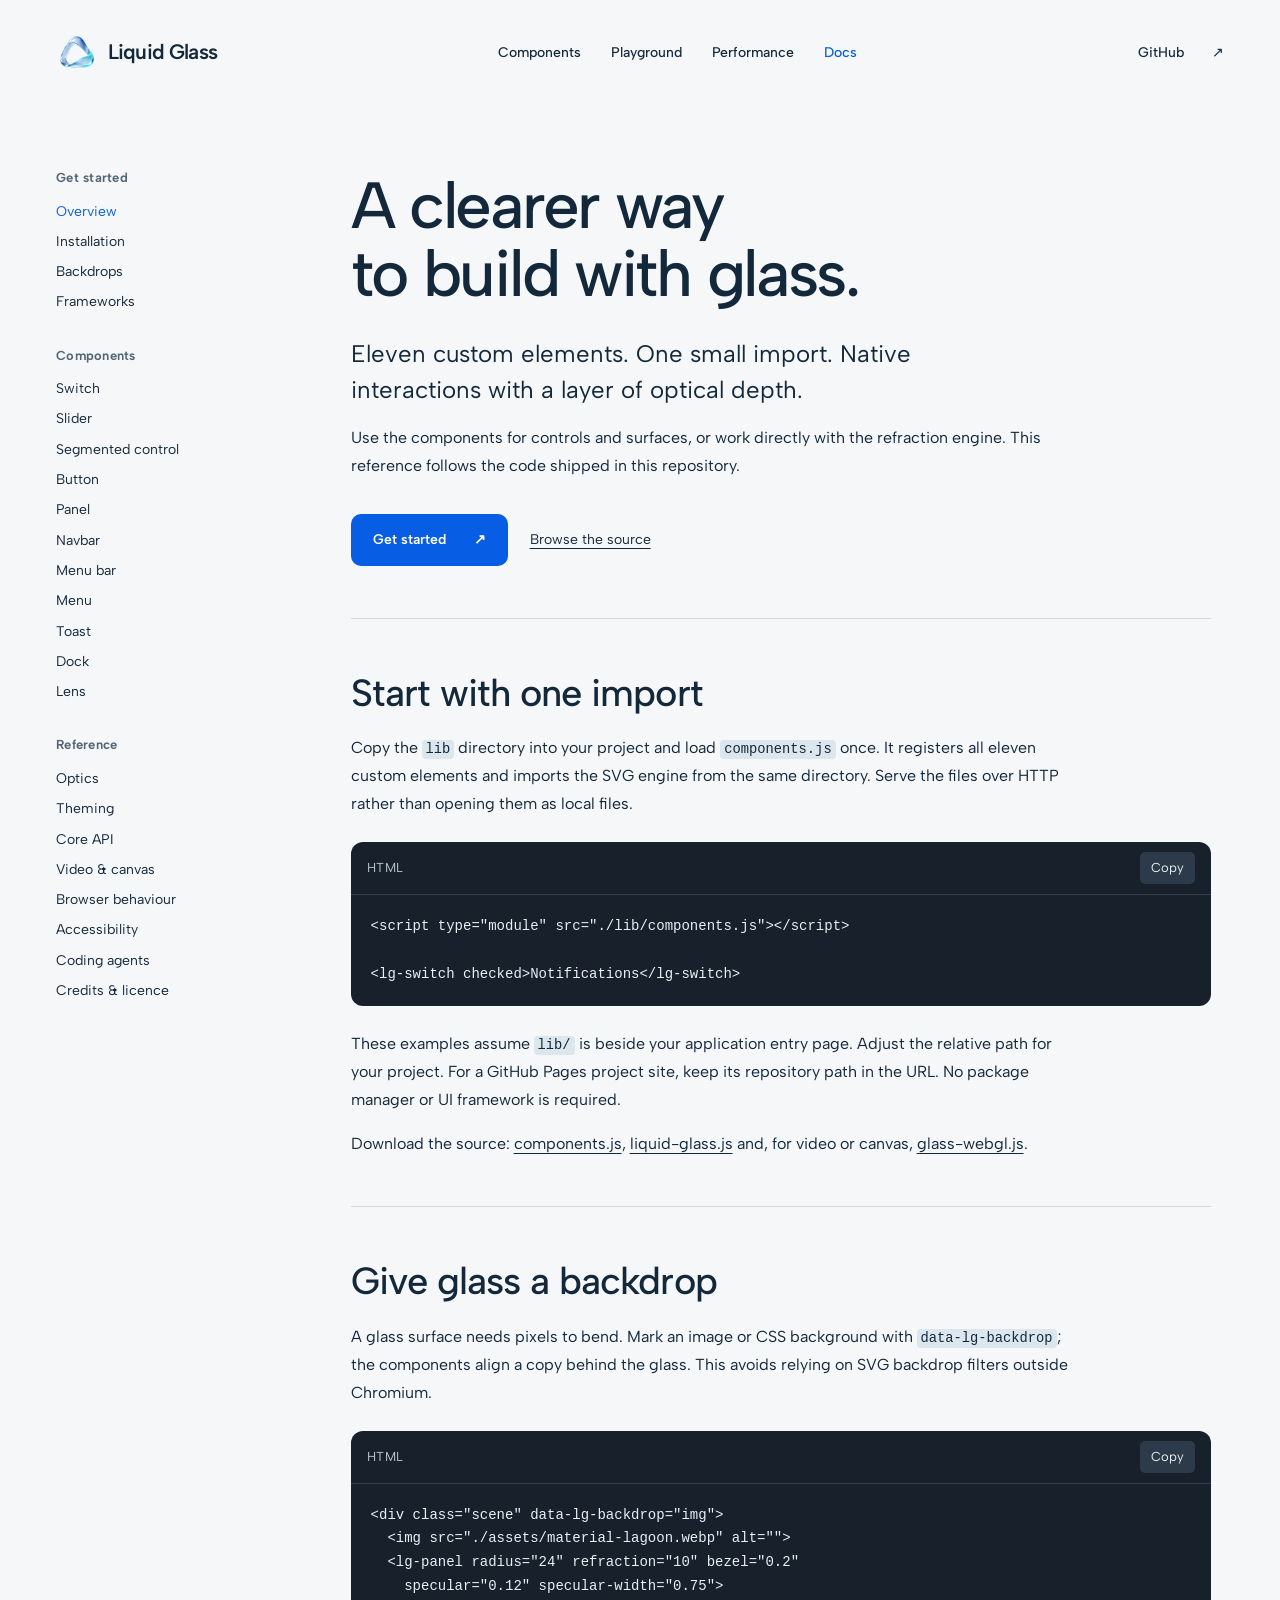
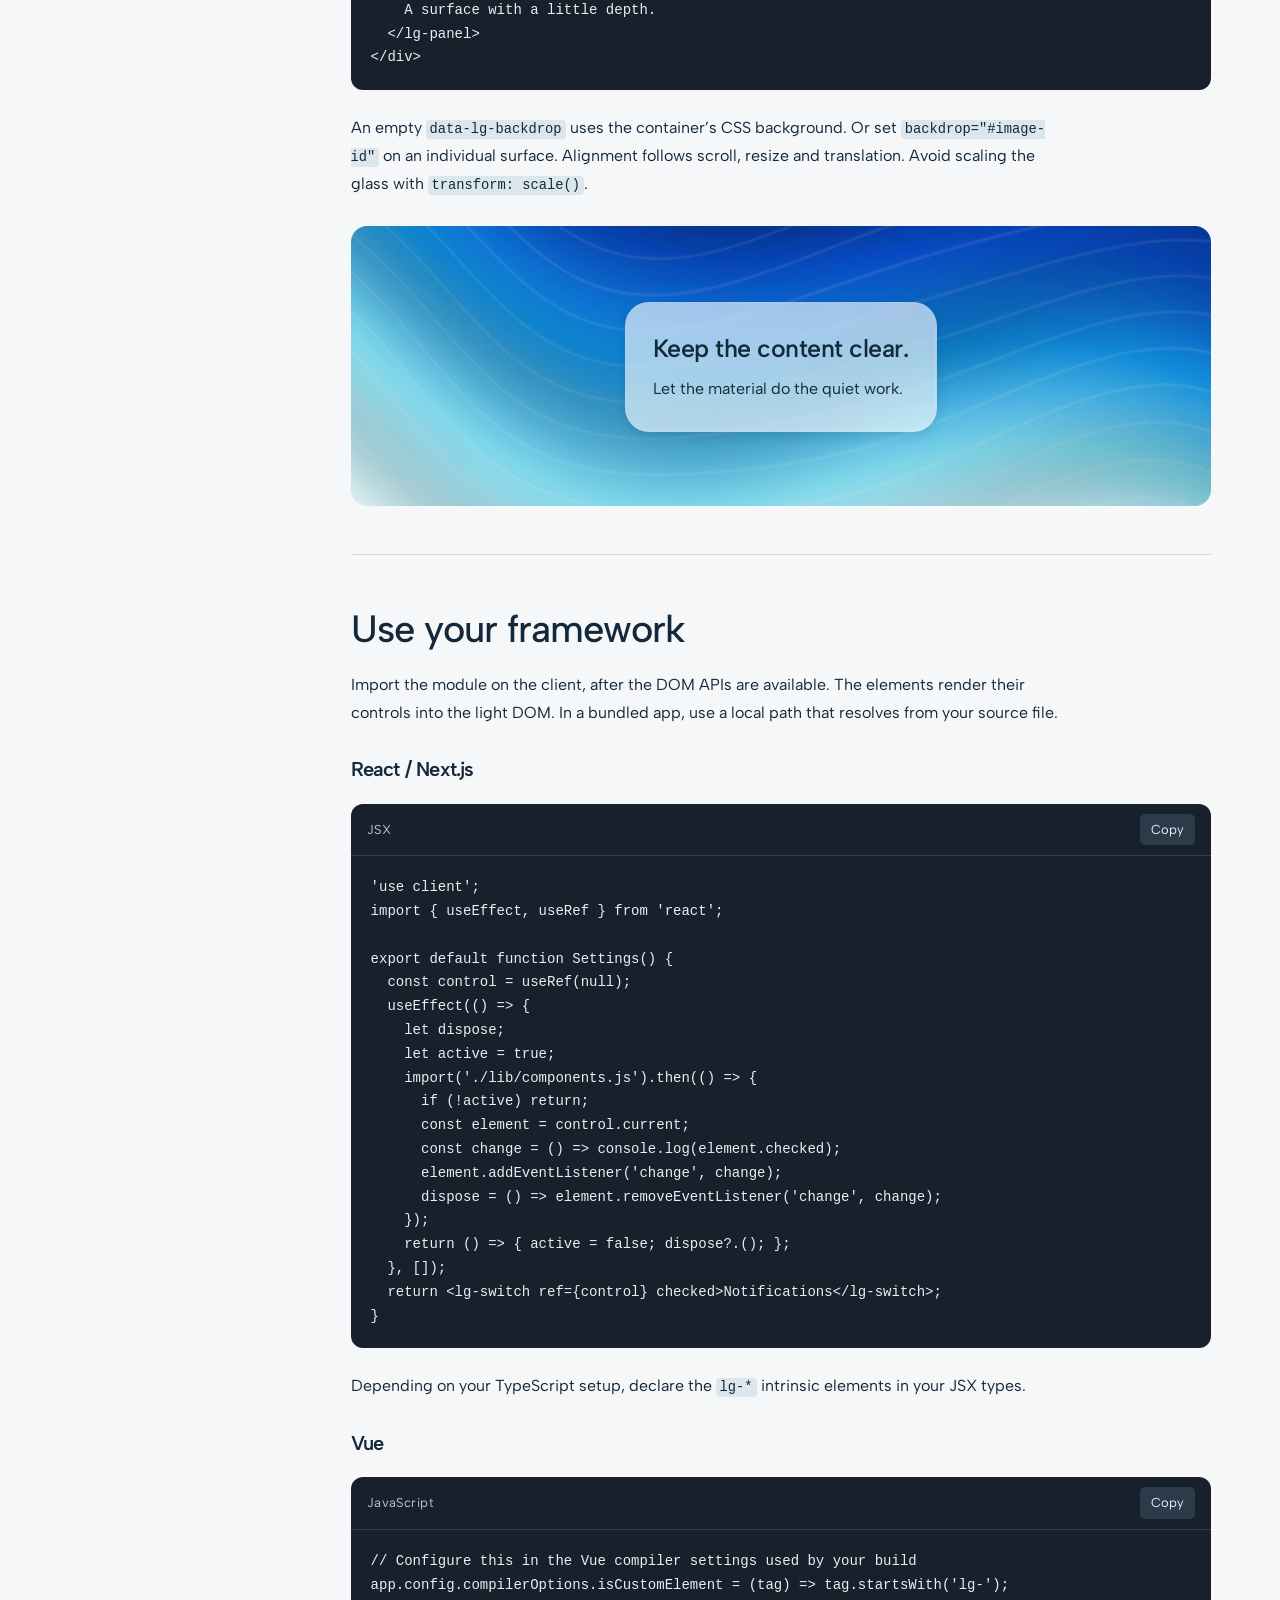
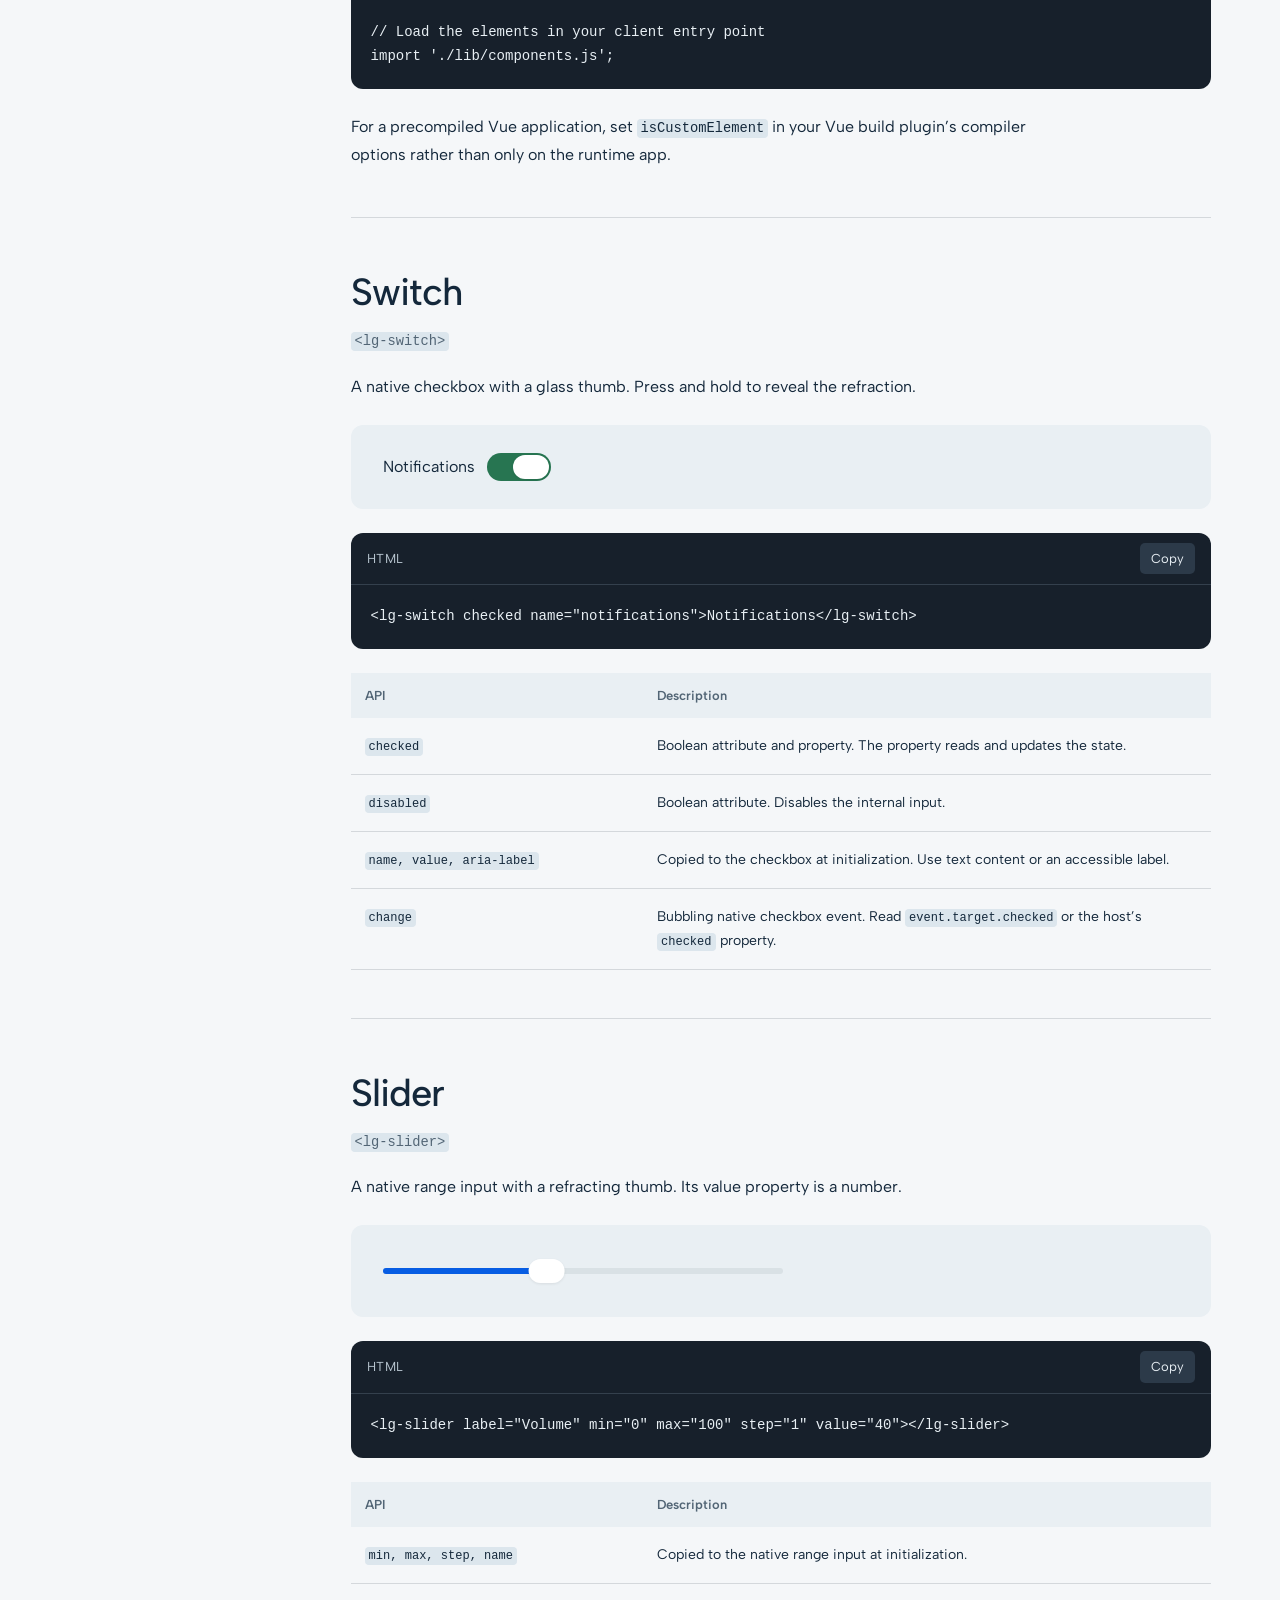
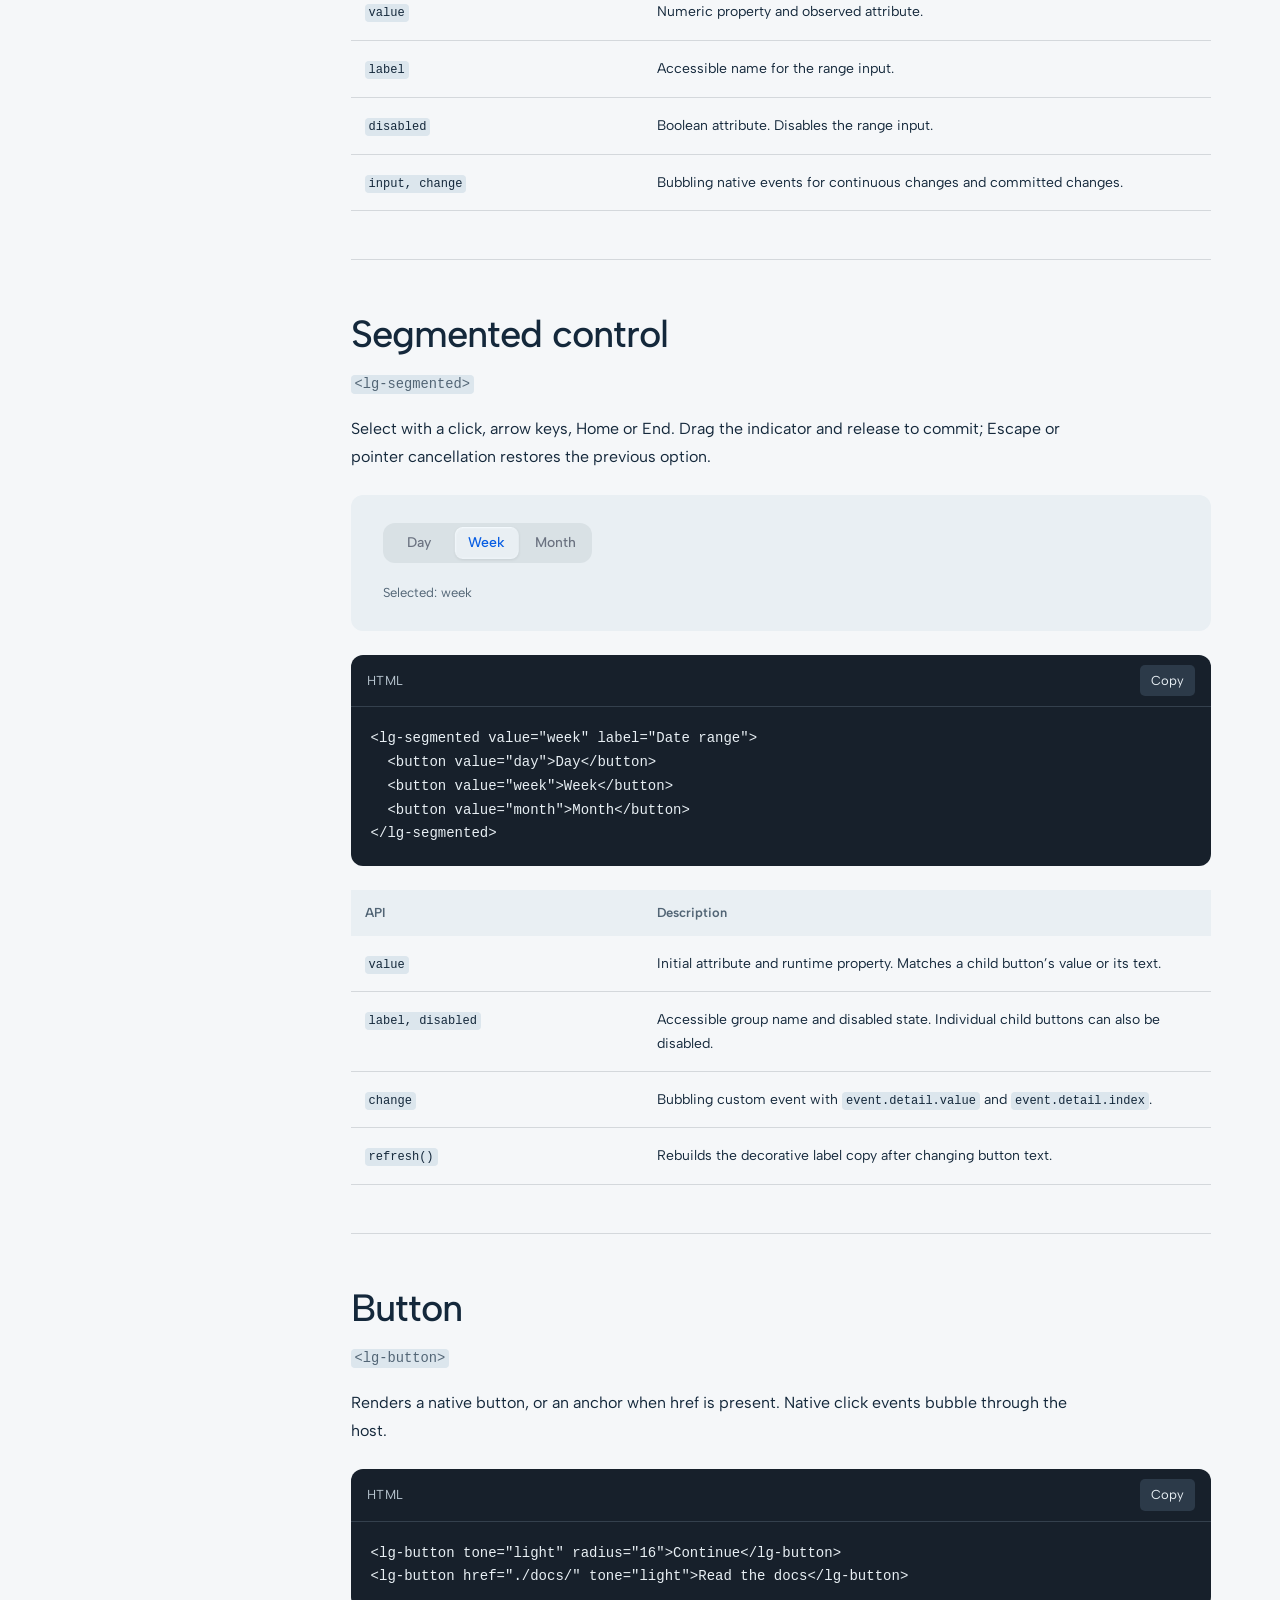
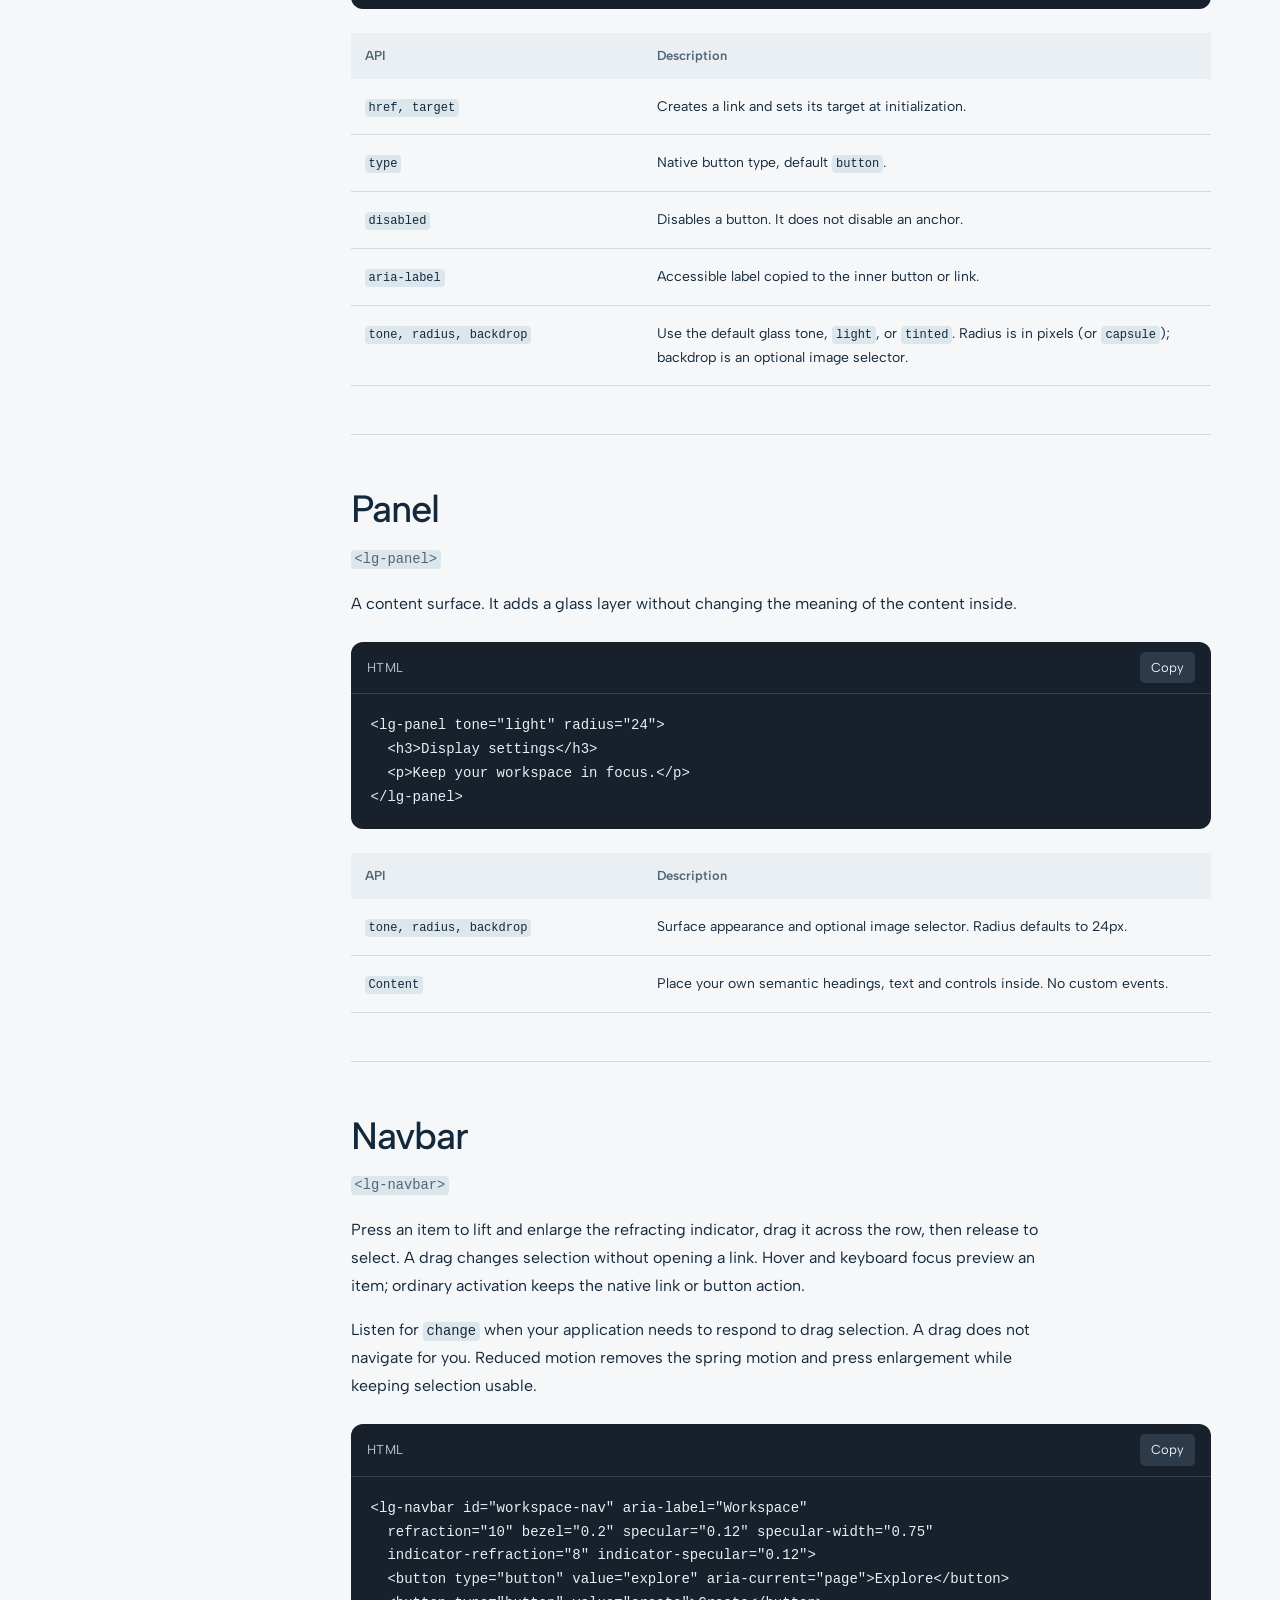
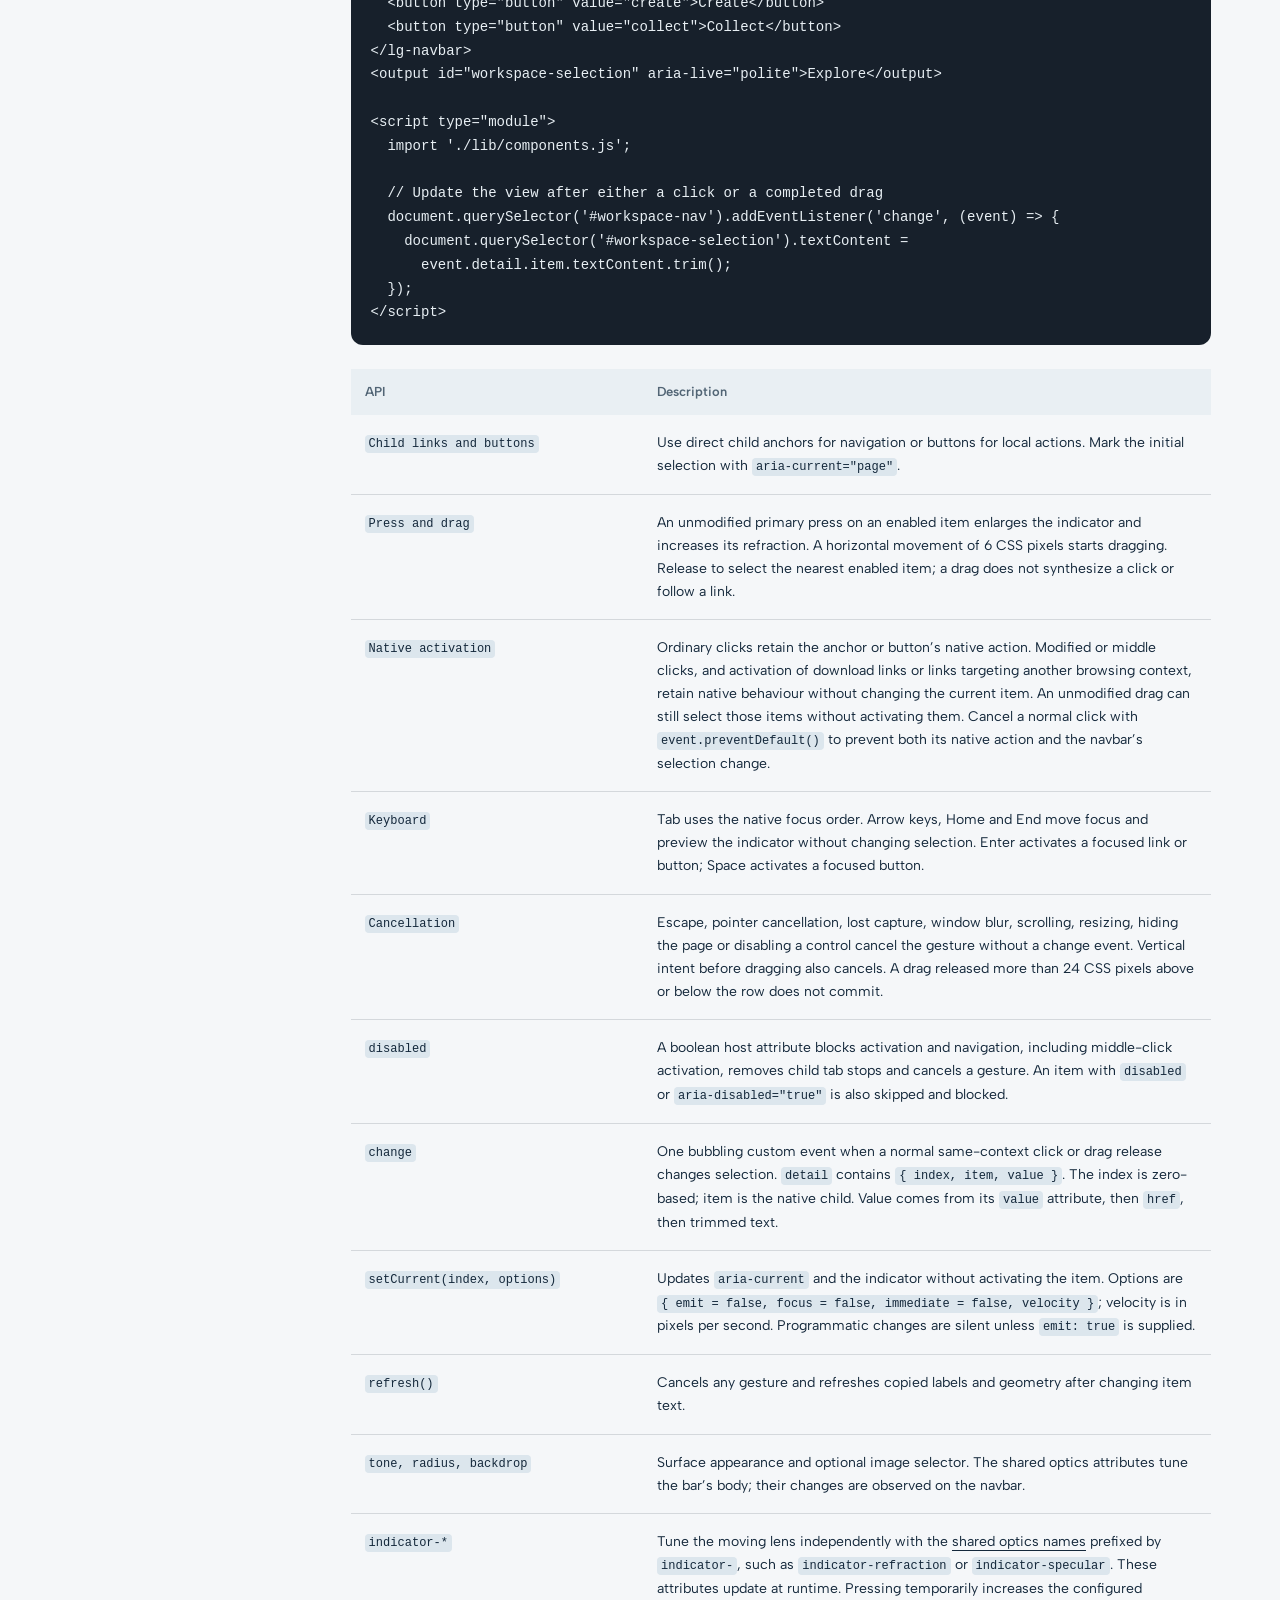
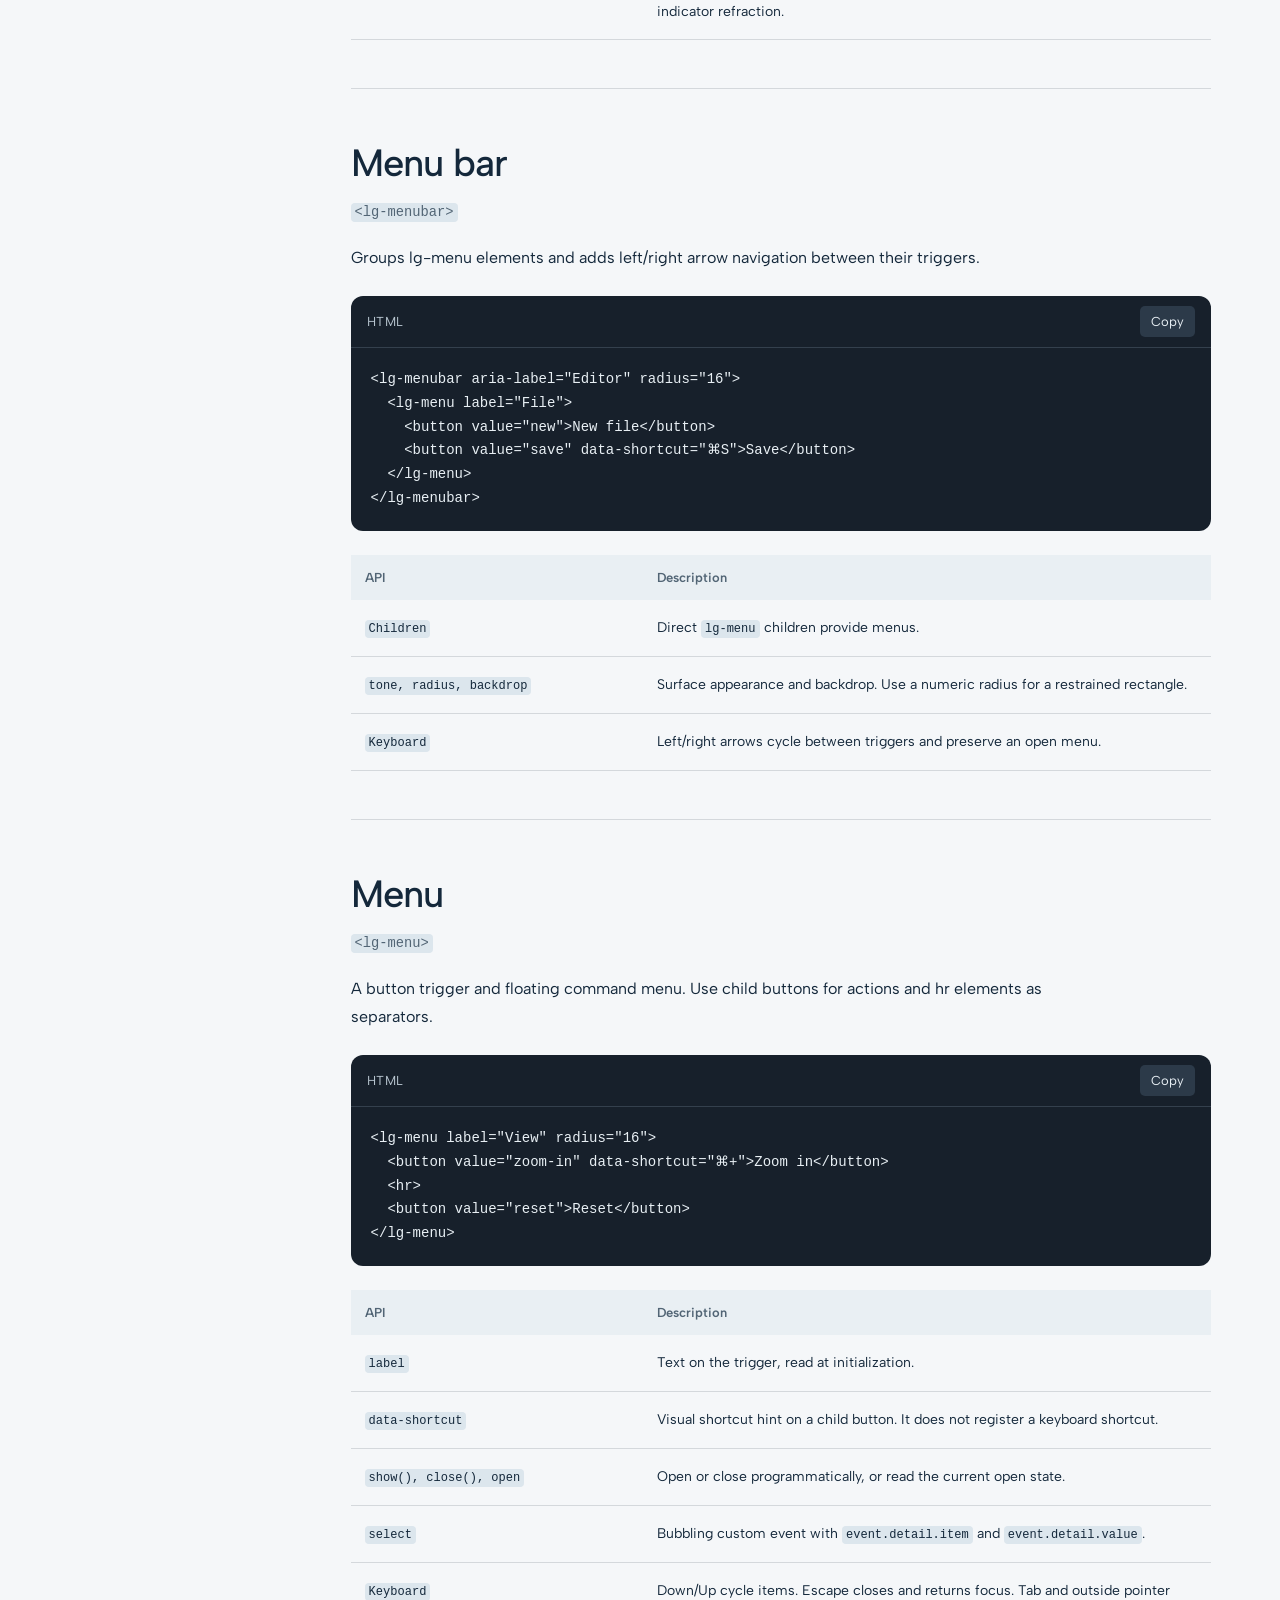
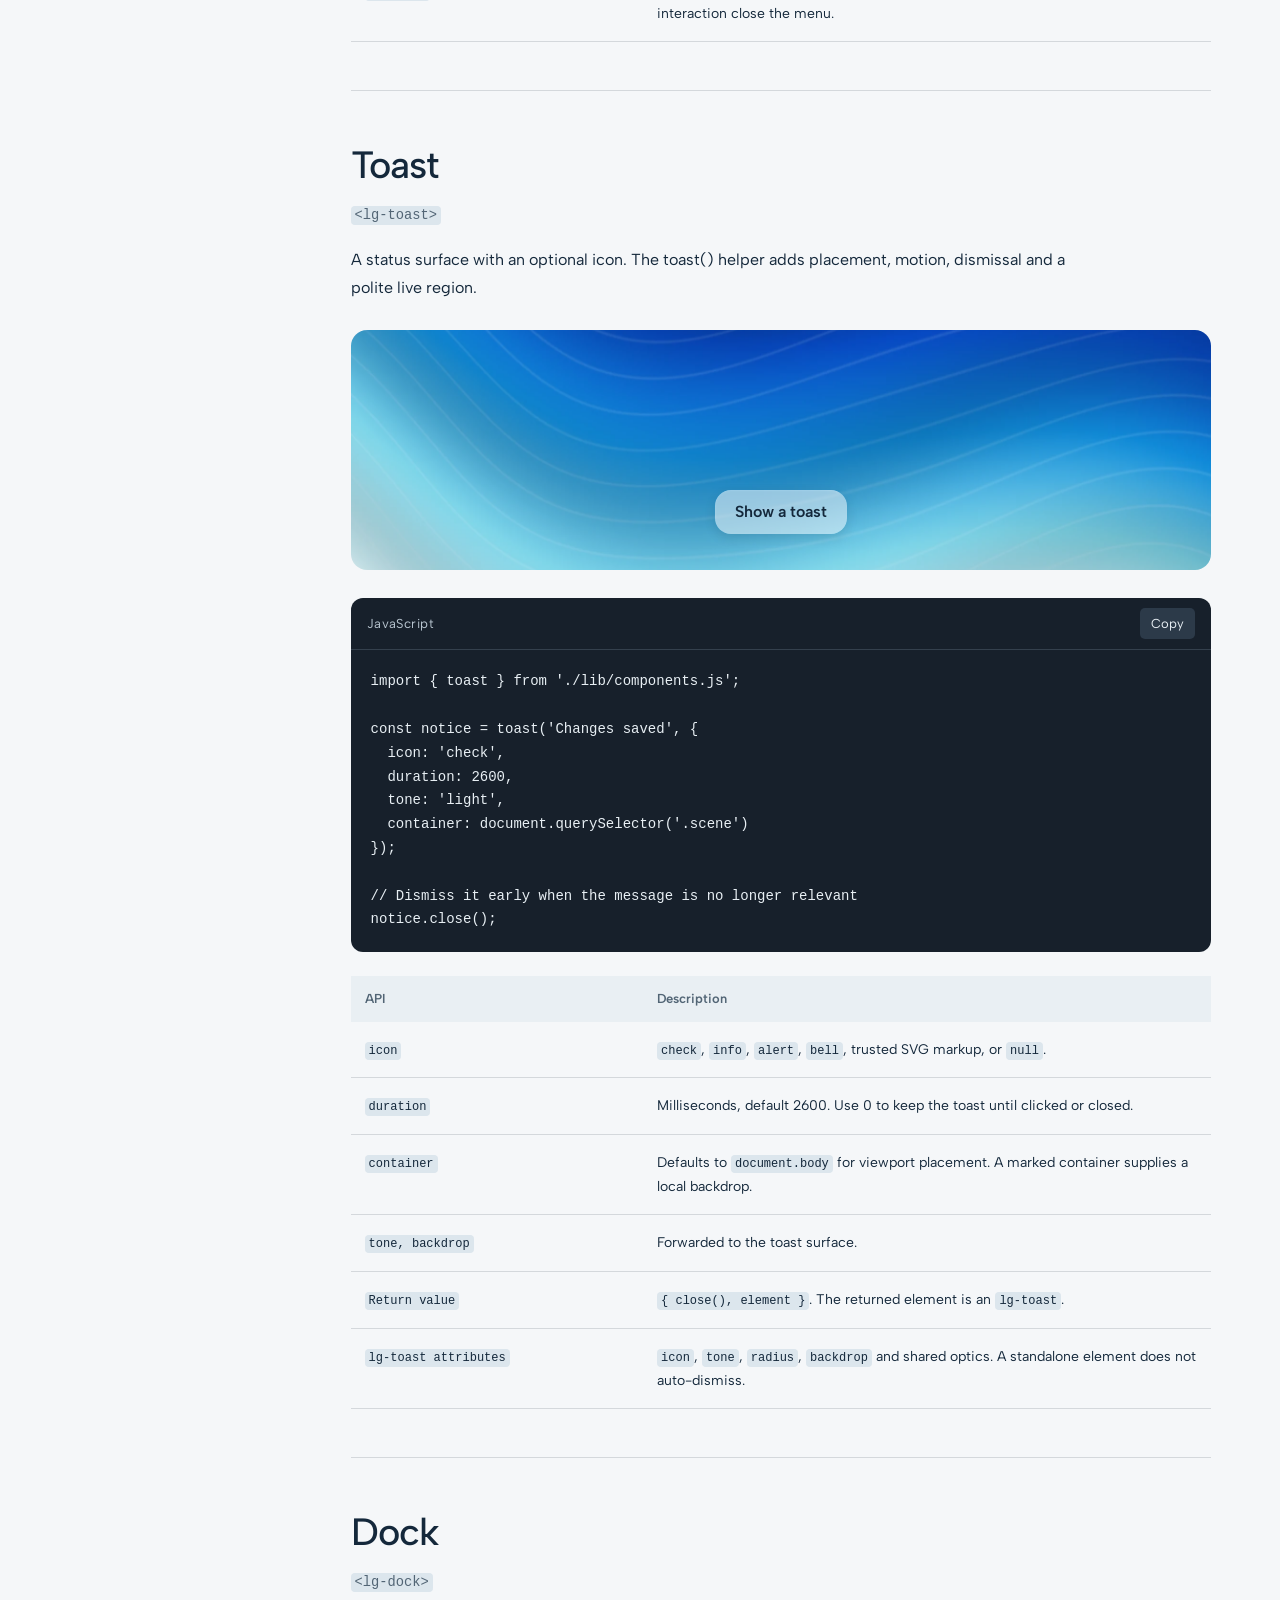
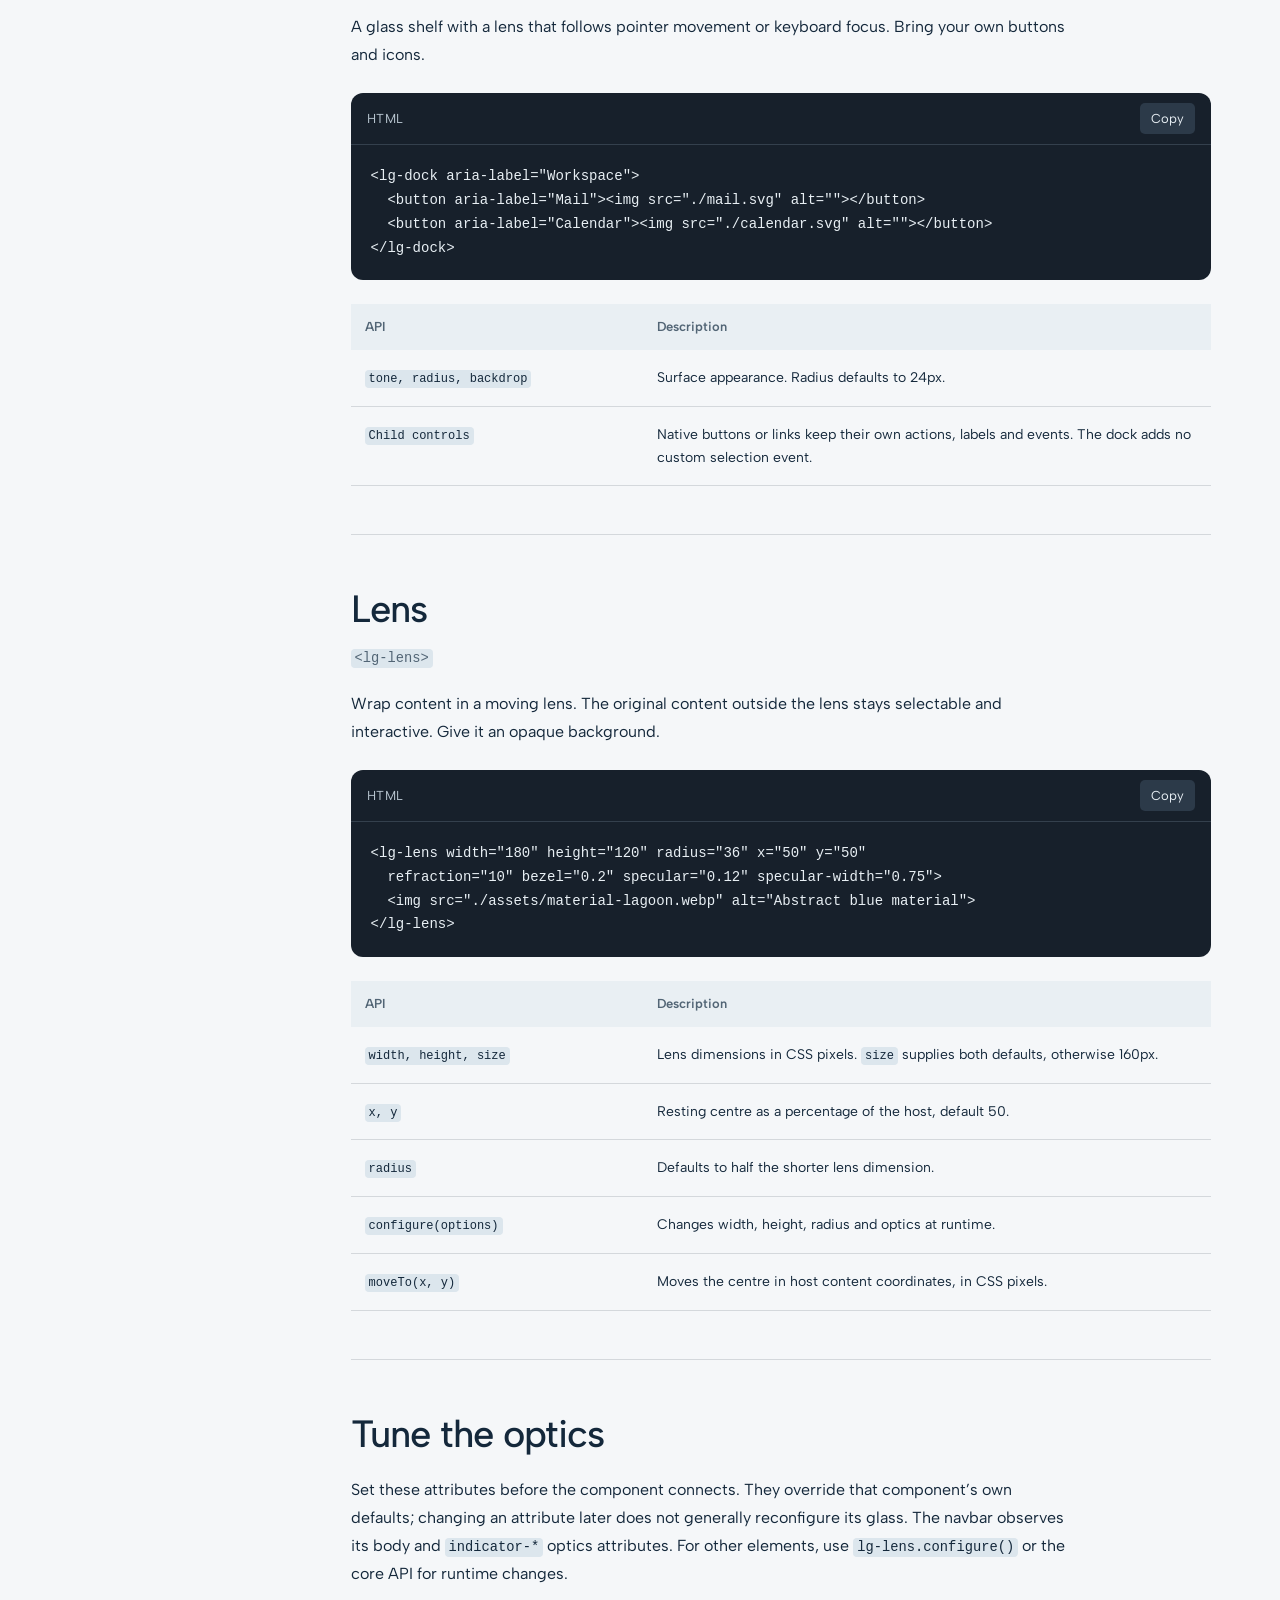
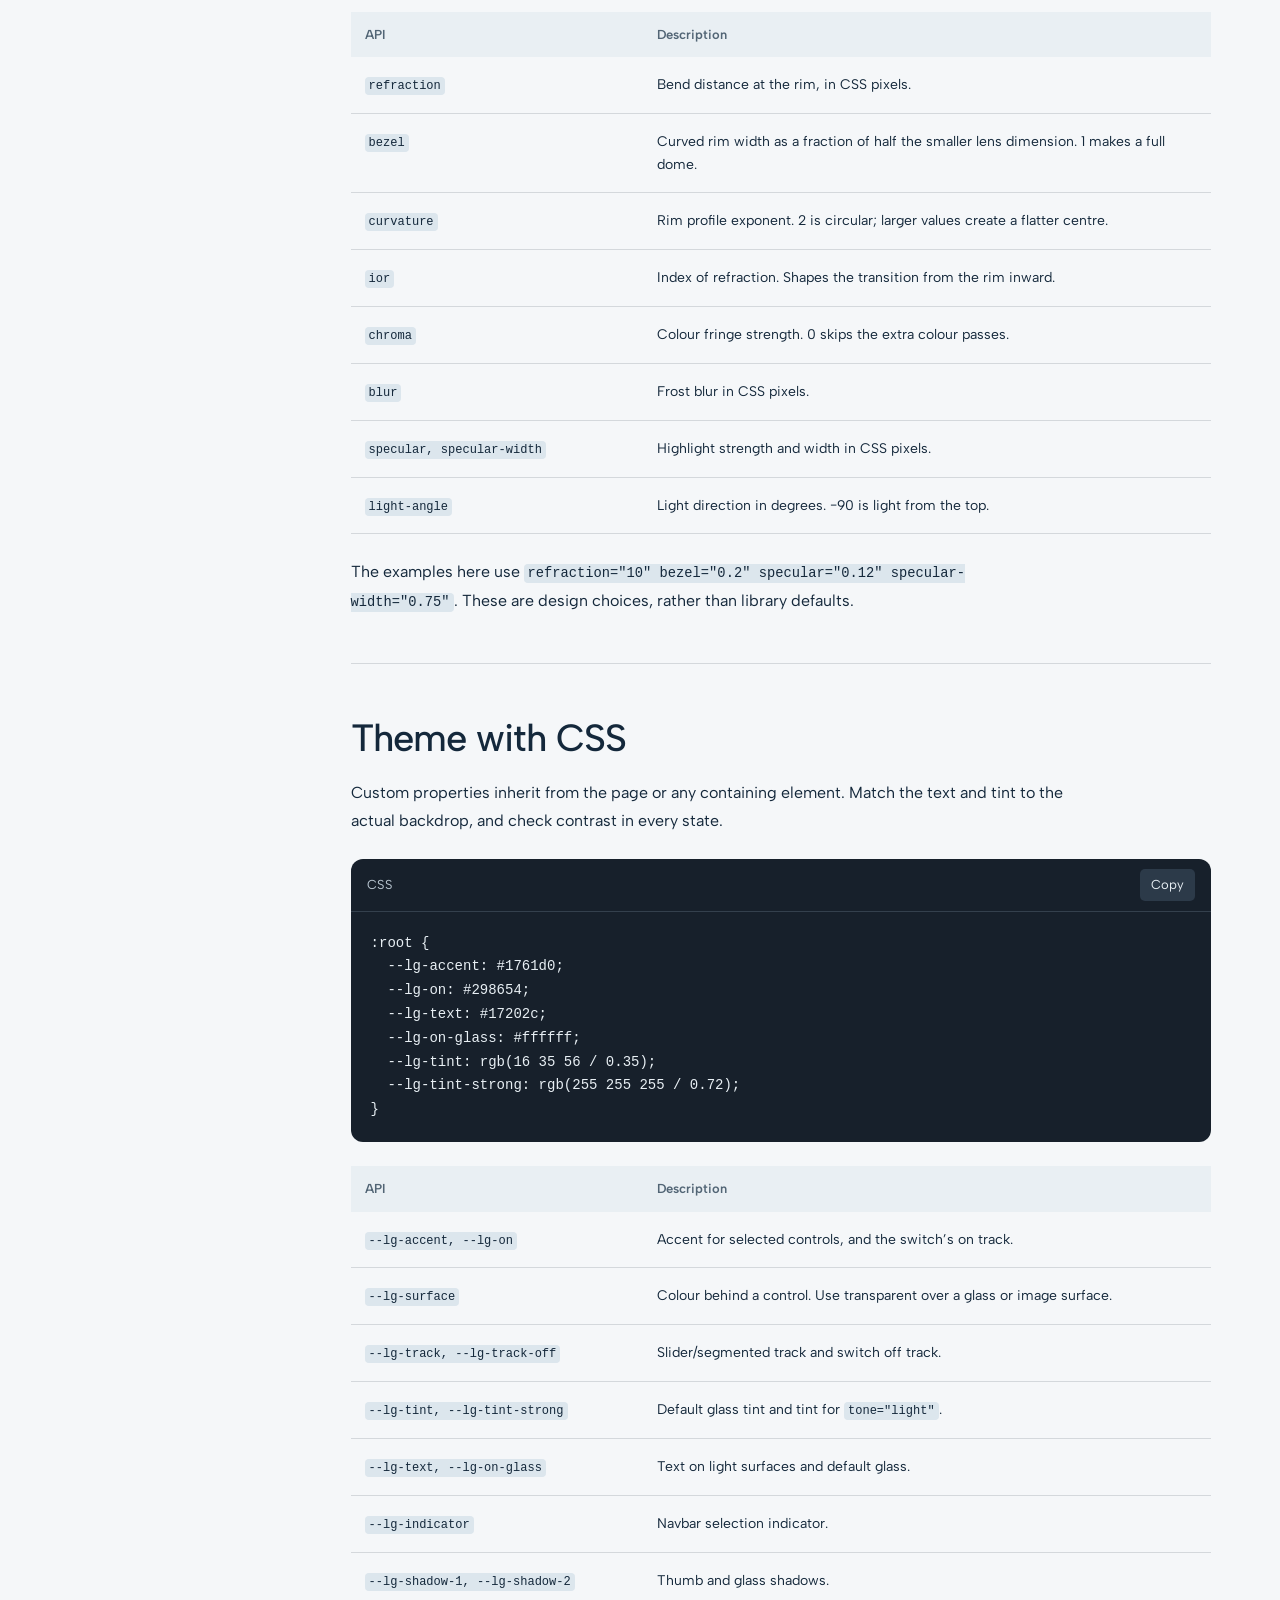
==== commit b4577cc8: "feat(navbar): add press and drag glass interaction Navbar indicators only followed hover and focus, " ====
--- a/docs/index.html
+++ b/docs/index.html
@@ -60,10 +60,24 @@
 &lt;lg-button href=&quot;./docs/&quot; tone=&quot;light&quot;&gt;Read the docs&lt;/lg-button&gt;</code></pre></div><div class="reference-table"><table><thead><tr><th scope="col">API</th><th scope="col">Description</th></tr></thead><tbody><tr><td><code>href, target</code></td><td>Creates a link and sets its target at initialization.</td></tr><tr><td><code>type</code></td><td>Native button type, default <code>button</code>.</td></tr><tr><td><code>disabled</code></td><td>Disables a button. It does not disable an anchor.</td></tr><tr><td><code>aria-label</code></td><td>Accessible label copied to the inner button or link.</td></tr><tr><td><code>tone, radius, backdrop</code></td><td>Use the default glass tone, <code>light</code>, or <code>tinted</code>. Radius is in pixels (or <code>capsule</code>); backdrop is an optional image selector.</td></tr></tbody></table></div></section><section id="panel"><h2>Panel<a class="heading-link" href="#panel" aria-label="Link to Panel">#</a></h2><p class="element-name"><code>&lt;lg-panel&gt;</code></p><p>A content surface. It adds a glass layer without changing the meaning of the content inside.</p><div class="code-block"><div class="code-bar"><span>HTML</span><button type="button" class="copy-code" aria-label="Copy HTML example">Copy</button></div><pre><code>&lt;lg-panel tone=&quot;light&quot; radius=&quot;24&quot;&gt;
   &lt;h3&gt;Display settings&lt;/h3&gt;
   &lt;p&gt;Keep your workspace in focus.&lt;/p&gt;
-&lt;/lg-panel&gt;</code></pre></div><div class="reference-table"><table><thead><tr><th scope="col">API</th><th scope="col">Description</th></tr></thead><tbody><tr><td><code>tone, radius, backdrop</code></td><td>Surface appearance and optional image selector. Radius defaults to 24px.</td></tr><tr><td><code>Content</code></td><td>Place your own semantic headings, text and controls inside. No custom events.</td></tr></tbody></table></div></section><section id="navbar"><h2>Navbar<a class="heading-link" href="#navbar" aria-label="Link to Navbar">#</a></h2><p class="element-name"><code>&lt;lg-navbar&gt;</code></p><p>A navigation surface whose indicator follows pointer hover and keyboard focus, then returns to the current link.</p><div class="code-block"><div class="code-bar"><span>HTML</span><button type="button" class="copy-code" aria-label="Copy HTML example">Copy</button></div><pre><code>&lt;lg-navbar aria-label=&quot;Project&quot;&gt;
-  &lt;a href=&quot;#overview&quot; aria-current=&quot;page&quot;&gt;Overview&lt;/a&gt;
-  &lt;a href=&quot;#activity&quot;&gt;Activity&lt;/a&gt;
-&lt;/lg-navbar&gt;</code></pre></div><div class="reference-table"><table><thead><tr><th scope="col">API</th><th scope="col">Description</th></tr></thead><tbody><tr><td><code>Child links</code></td><td>Use native anchors. Mark the selected link with <code>aria-current="page"</code>.</td></tr><tr><td><code>setCurrent(index)</code></td><td>Updates the current link and moves the indicator.</td></tr><tr><td><code>refresh()</code></td><td>Refreshes the label copy after changing link text.</td></tr><tr><td><code>tone, radius, backdrop</code></td><td>Surface appearance. Links retain their native navigation behaviour.</td></tr></tbody></table></div></section><section id="menubar"><h2>Menu bar<a class="heading-link" href="#menubar" aria-label="Link to Menu bar">#</a></h2><p class="element-name"><code>&lt;lg-menubar&gt;</code></p><p>Groups lg-menu elements and adds left/right arrow navigation between their triggers.</p><div class="code-block"><div class="code-bar"><span>HTML</span><button type="button" class="copy-code" aria-label="Copy HTML example">Copy</button></div><pre><code>&lt;lg-menubar aria-label=&quot;Editor&quot; radius=&quot;16&quot;&gt;
+&lt;/lg-panel&gt;</code></pre></div><div class="reference-table"><table><thead><tr><th scope="col">API</th><th scope="col">Description</th></tr></thead><tbody><tr><td><code>tone, radius, backdrop</code></td><td>Surface appearance and optional image selector. Radius defaults to 24px.</td></tr><tr><td><code>Content</code></td><td>Place your own semantic headings, text and controls inside. No custom events.</td></tr></tbody></table></div></section><section id="navbar"><h2>Navbar<a class="heading-link" href="#navbar" aria-label="Link to Navbar">#</a></h2><p class="element-name"><code>&lt;lg-navbar&gt;</code></p><p>Press an item to lift and enlarge the refracting indicator, drag it across the row, then release to select. A drag changes selection without opening a link. Hover and keyboard focus preview an item; ordinary activation keeps the native link or button action.</p><p>Listen for <code>change</code> when your application needs to respond to drag selection. A drag does not navigate for you. Reduced motion removes the spring motion and press enlargement while keeping selection usable.</p><div class="code-block"><div class="code-bar"><span>HTML</span><button type="button" class="copy-code" aria-label="Copy HTML example">Copy</button></div><pre><code>&lt;lg-navbar id=&quot;workspace-nav&quot; aria-label=&quot;Workspace&quot;
+  refraction=&quot;10&quot; bezel=&quot;0.2&quot; specular=&quot;0.12&quot; specular-width=&quot;0.75&quot;
+  indicator-refraction=&quot;8&quot; indicator-specular=&quot;0.12&quot;&gt;
+  &lt;button type=&quot;button&quot; value=&quot;explore&quot; aria-current=&quot;page&quot;&gt;Explore&lt;/button&gt;
+  &lt;button type=&quot;button&quot; value=&quot;create&quot;&gt;Create&lt;/button&gt;
+  &lt;button type=&quot;button&quot; value=&quot;collect&quot;&gt;Collect&lt;/button&gt;
+&lt;/lg-navbar&gt;
+&lt;output id=&quot;workspace-selection&quot; aria-live=&quot;polite&quot;&gt;Explore&lt;/output&gt;
+
+&lt;script type=&quot;module&quot;&gt;
+  import &#x27;./lib/components.js&#x27;;
+
+  // Update the view after either a click or a completed drag
+  document.querySelector(&#x27;#workspace-nav&#x27;).addEventListener(&#x27;change&#x27;, (event) =&gt; {
+    document.querySelector(&#x27;#workspace-selection&#x27;).textContent =
+      event.detail.item.textContent.trim();
+  });
+&lt;/script&gt;</code></pre></div><div class="reference-table"><table><thead><tr><th scope="col">API</th><th scope="col">Description</th></tr></thead><tbody><tr><td><code>Child links and buttons</code></td><td>Use direct child anchors for navigation or buttons for local actions. Mark the initial selection with <code>aria-current="page"</code>.</td></tr><tr><td><code>Press and drag</code></td><td>An unmodified primary press on an enabled item enlarges the indicator and increases its refraction. A horizontal movement of 6 CSS pixels starts dragging. Release to select the nearest enabled item; a drag does not synthesize a click or follow a link.</td></tr><tr><td><code>Native activation</code></td><td>Ordinary clicks retain the anchor or button’s native action. Modified or middle clicks, and activation of download links or links targeting another browsing context, retain native behaviour without changing the current item. An unmodified drag can still select those items without activating them. Cancel a normal click with <code>event.preventDefault()</code> to prevent both its native action and the navbar’s selection change.</td></tr><tr><td><code>Keyboard</code></td><td>Tab uses the native focus order. Arrow keys, Home and End move focus and preview the indicator without changing selection. Enter activates a focused link or button; Space activates a focused button.</td></tr><tr><td><code>Cancellation</code></td><td>Escape, pointer cancellation, lost capture, window blur, scrolling, resizing, hiding the page or disabling a control cancel the gesture without a change event. Vertical intent before dragging also cancels. A drag released more than 24 CSS pixels above or below the row does not commit.</td></tr><tr><td><code>disabled</code></td><td>A boolean host attribute blocks activation and navigation, including middle-click activation, removes child tab stops and cancels a gesture. An item with <code>disabled</code> or <code>aria-disabled="true"</code> is also skipped and blocked.</td></tr><tr><td><code>change</code></td><td>One bubbling custom event when a normal same-context click or drag release changes selection. <code>detail</code> contains <code>{ index, item, value }</code>. The index is zero-based; item is the native child. Value comes from its <code>value</code> attribute, then <code>href</code>, then trimmed text.</td></tr><tr><td><code>setCurrent(index, options)</code></td><td>Updates <code>aria-current</code> and the indicator without activating the item. Options are <code>{ emit = false, focus = false, immediate = false, velocity }</code>; velocity is in pixels per second. Programmatic changes are silent unless <code>emit: true</code> is supplied.</td></tr><tr><td><code>refresh()</code></td><td>Cancels any gesture and refreshes copied labels and geometry after changing item text.</td></tr><tr><td><code>tone, radius, backdrop</code></td><td>Surface appearance and optional image selector. The shared optics attributes tune the bar’s body; their changes are observed on the navbar.</td></tr><tr><td><code>indicator-*</code></td><td>Tune the moving lens independently with the <a href="#optics">shared optics names</a> prefixed by <code>indicator-</code>, such as <code>indicator-refraction</code> or <code>indicator-specular</code>. These attributes update at runtime. Pressing temporarily increases the configured indicator refraction.</td></tr></tbody></table></div></section><section id="menubar"><h2>Menu bar<a class="heading-link" href="#menubar" aria-label="Link to Menu bar">#</a></h2><p class="element-name"><code>&lt;lg-menubar&gt;</code></p><p>Groups lg-menu elements and adds left/right arrow navigation between their triggers.</p><div class="code-block"><div class="code-bar"><span>HTML</span><button type="button" class="copy-code" aria-label="Copy HTML example">Copy</button></div><pre><code>&lt;lg-menubar aria-label=&quot;Editor&quot; radius=&quot;16&quot;&gt;
   &lt;lg-menu label=&quot;File&quot;&gt;
     &lt;button value=&quot;new&quot;&gt;New file&lt;/button&gt;
     &lt;button value=&quot;save&quot; data-shortcut=&quot;⌘S&quot;&gt;Save&lt;/button&gt;
@@ -88,7 +102,7 @@
 &lt;/lg-dock&gt;</code></pre></div><div class="reference-table"><table><thead><tr><th scope="col">API</th><th scope="col">Description</th></tr></thead><tbody><tr><td><code>tone, radius, backdrop</code></td><td>Surface appearance. Radius defaults to 24px.</td></tr><tr><td><code>Child controls</code></td><td>Native buttons or links keep their own actions, labels and events. The dock adds no custom selection event.</td></tr></tbody></table></div></section><section id="lens"><h2>Lens<a class="heading-link" href="#lens" aria-label="Link to Lens">#</a></h2><p class="element-name"><code>&lt;lg-lens&gt;</code></p><p>Wrap content in a moving lens. The original content outside the lens stays selectable and interactive. Give it an opaque background.</p><div class="code-block"><div class="code-bar"><span>HTML</span><button type="button" class="copy-code" aria-label="Copy HTML example">Copy</button></div><pre><code>&lt;lg-lens width=&quot;180&quot; height=&quot;120&quot; radius=&quot;36&quot; x=&quot;50&quot; y=&quot;50&quot;
   refraction=&quot;10&quot; bezel=&quot;0.2&quot; specular=&quot;0.12&quot; specular-width=&quot;0.75&quot;&gt;
   &lt;img src=&quot;./assets/material-lagoon.webp&quot; alt=&quot;Abstract blue material&quot;&gt;
-&lt;/lg-lens&gt;</code></pre></div><div class="reference-table"><table><thead><tr><th scope="col">API</th><th scope="col">Description</th></tr></thead><tbody><tr><td><code>width, height, size</code></td><td>Lens dimensions in CSS pixels. <code>size</code> supplies both defaults, otherwise 160px.</td></tr><tr><td><code>x, y</code></td><td>Resting centre as a percentage of the host, default 50.</td></tr><tr><td><code>radius</code></td><td>Defaults to half the shorter lens dimension.</td></tr><tr><td><code>configure(options)</code></td><td>Changes width, height, radius and optics at runtime.</td></tr><tr><td><code>moveTo(x, y)</code></td><td>Moves the centre in host content coordinates, in CSS pixels.</td></tr></tbody></table></div></section><section id="optics"><h2>Tune the optics<a class="heading-link" href="#optics" aria-label="Link to Tune the optics">#</a></h2><p>Set these attributes before the component connects. They override that component’s own defaults; changing an attribute later does not generally reconfigure its glass. Use <code>lg-lens.configure()</code> or the core API for runtime changes.</p><div class="reference-table"><table><thead><tr><th scope="col">API</th><th scope="col">Description</th></tr></thead><tbody><tr><td><code>refraction</code></td><td>Bend distance at the rim, in CSS pixels.</td></tr><tr><td><code>bezel</code></td><td>Curved rim width as a fraction of half the smaller lens dimension. 1 makes a full dome.</td></tr><tr><td><code>curvature</code></td><td>Rim profile exponent. 2 is circular; larger values create a flatter centre.</td></tr><tr><td><code>ior</code></td><td>Index of refraction. Shapes the transition from the rim inward.</td></tr><tr><td><code>chroma</code></td><td>Colour fringe strength. 0 skips the extra colour passes.</td></tr><tr><td><code>blur</code></td><td>Frost blur in CSS pixels.</td></tr><tr><td><code>specular, specular-width</code></td><td>Highlight strength and width in CSS pixels.</td></tr><tr><td><code>light-angle</code></td><td>Light direction in degrees. −90 is light from the top.</td></tr></tbody></table></div><p>The examples here use <code>refraction="10" bezel="0.2" specular="0.12" specular-width="0.75"</code>. These are design choices, rather than library defaults.</p></section><section id="theming"><h2>Theme with CSS<a class="heading-link" href="#theming" aria-label="Link to Theme with CSS">#</a></h2><p>Custom properties inherit from the page or any containing element. Match the text and tint to the actual backdrop, and check contrast in every state.</p><div class="code-block"><div class="code-bar"><span>CSS</span><button type="button" class="copy-code" aria-label="Copy CSS example">Copy</button></div><pre><code>:root {
+&lt;/lg-lens&gt;</code></pre></div><div class="reference-table"><table><thead><tr><th scope="col">API</th><th scope="col">Description</th></tr></thead><tbody><tr><td><code>width, height, size</code></td><td>Lens dimensions in CSS pixels. <code>size</code> supplies both defaults, otherwise 160px.</td></tr><tr><td><code>x, y</code></td><td>Resting centre as a percentage of the host, default 50.</td></tr><tr><td><code>radius</code></td><td>Defaults to half the shorter lens dimension.</td></tr><tr><td><code>configure(options)</code></td><td>Changes width, height, radius and optics at runtime.</td></tr><tr><td><code>moveTo(x, y)</code></td><td>Moves the centre in host content coordinates, in CSS pixels.</td></tr></tbody></table></div></section><section id="optics"><h2>Tune the optics<a class="heading-link" href="#optics" aria-label="Link to Tune the optics">#</a></h2><p>Set these attributes before the component connects. They override that component’s own defaults; changing an attribute later does not generally reconfigure its glass. The navbar observes its body and <code>indicator-*</code> optics attributes. For other elements, use <code>lg-lens.configure()</code> or the core API for runtime changes.</p><div class="reference-table"><table><thead><tr><th scope="col">API</th><th scope="col">Description</th></tr></thead><tbody><tr><td><code>refraction</code></td><td>Bend distance at the rim, in CSS pixels.</td></tr><tr><td><code>bezel</code></td><td>Curved rim width as a fraction of half the smaller lens dimension. 1 makes a full dome.</td></tr><tr><td><code>curvature</code></td><td>Rim profile exponent. 2 is circular; larger values create a flatter centre.</td></tr><tr><td><code>ior</code></td><td>Index of refraction. Shapes the transition from the rim inward.</td></tr><tr><td><code>chroma</code></td><td>Colour fringe strength. 0 skips the extra colour passes.</td></tr><tr><td><code>blur</code></td><td>Frost blur in CSS pixels.</td></tr><tr><td><code>specular, specular-width</code></td><td>Highlight strength and width in CSS pixels.</td></tr><tr><td><code>light-angle</code></td><td>Light direction in degrees. −90 is light from the top.</td></tr></tbody></table></div><p>The examples here use <code>refraction="10" bezel="0.2" specular="0.12" specular-width="0.75"</code>. These are design choices, rather than library defaults.</p></section><section id="theming"><h2>Theme with CSS<a class="heading-link" href="#theming" aria-label="Link to Theme with CSS">#</a></h2><p>Custom properties inherit from the page or any containing element. Match the text and tint to the actual backdrop, and check contrast in every state.</p><div class="code-block"><div class="code-bar"><span>CSS</span><button type="button" class="copy-code" aria-label="Copy CSS example">Copy</button></div><pre><code>:root {
   --lg-accent: #1761d0;
   --lg-on: #298654;
   --lg-text: #17202c;
--- a/assets/site.css
+++ b/assets/site.css
@@ -100,9 +100,10 @@
 .panel-status { display: block; font-size: 13px; margin-top: 20px; color: var(--lg-text); }
 .control-panel.is-dark { --lg-text: #f4f7fa; --lg-tint-strong: rgb(9 29 48 / .8); --lg-track: rgb(255 255 255 / .14); --lg-on: #248b71; --lg-track-off: #6d7d88; }
 .navigation-scene { min-height: 370px; flex-direction: column; justify-content: space-between; padding: 32px; color: white; }
-.navigation-scene lg-navbar { --lg-tint-strong: rgb(255 255 255 / .8); --lg-text: #163d37; padding: 4px; }
+.navigation-scene lg-navbar { --lg-tint: rgb(255 255 255 / .1); --lg-indicator: rgb(255 255 255 / .12); --lg-text: #fff; --lg-on-glass: #fff; --lg-focus: #fff; padding: 4px; }
 .navigation-scene lg-navbar > button, .navigation-scene .lg-nav__copy > * { font-size: 14px; padding: 11px 19px; }
 .navigation-content { text-align: center; padding: 30px 0; color: #103b35; }
+.navigation-scene:has(button[data-backdrop="lagoon"][aria-pressed="true"]) .navigation-content { color: #fff; }
 .navigation-content p { font-size: 32px; letter-spacing: -.04em; font-weight: 500; line-height: 1.1; }
 .navigation-content span { display: block; font-size: 14px; margin-top: 12px; }
 .navigation-scene lg-dock { --lg-tint: rgb(255 255 255 / .23); }
@@ -289,3 +290,7 @@
   .footer-wordmark { padding-block: 42px; font-size: 14vw; }
 }
 @media (prefers-reduced-motion: reduce) { html { scroll-behavior: auto; } }
+@media (prefers-reduced-transparency: reduce), (prefers-contrast: more) {
+  .navigation-scene lg-navbar { --lg-tint: rgb(255 255 255 / .95); --lg-indicator: rgb(20 40 59 / .95); --lg-text: #14283b; --lg-on-glass: #14283b; --lg-focus: #14283b; }
+  .navigation-scene .lg-nav__copy > span { color: #fff; }
+}
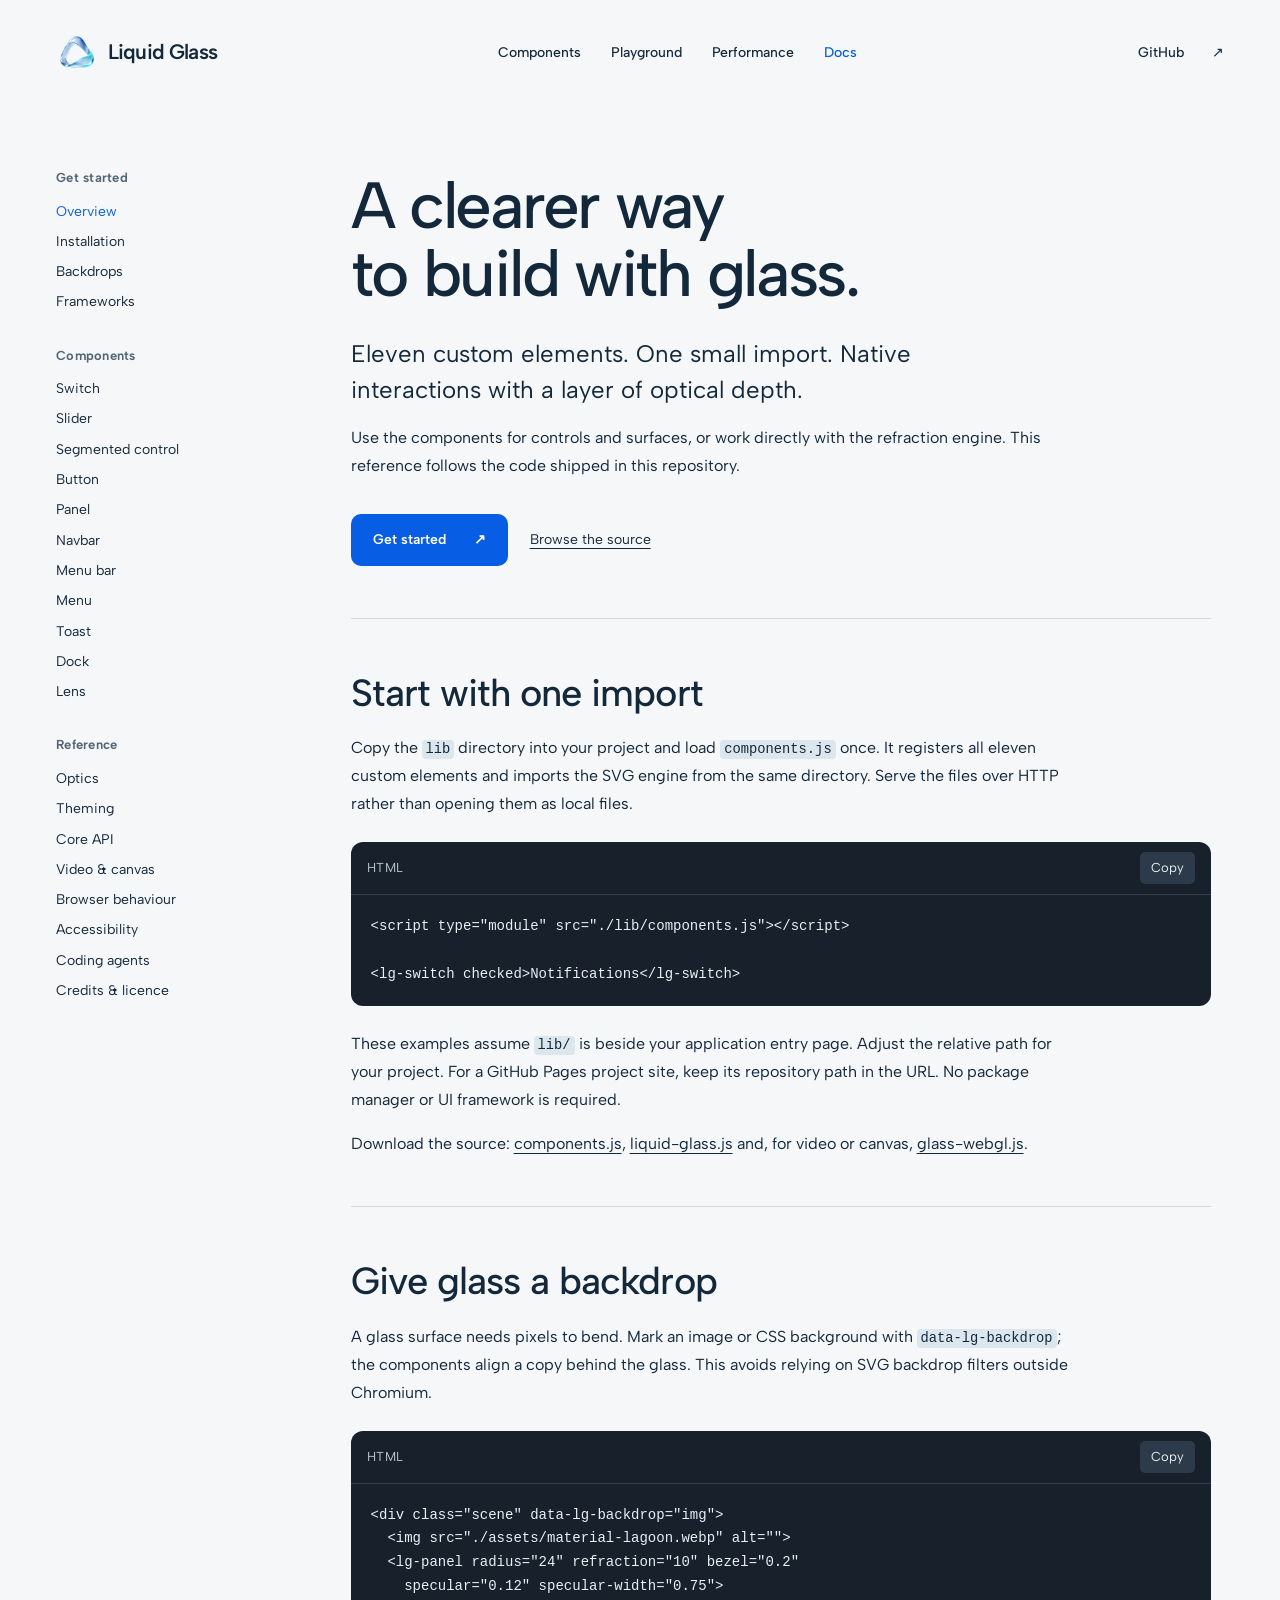
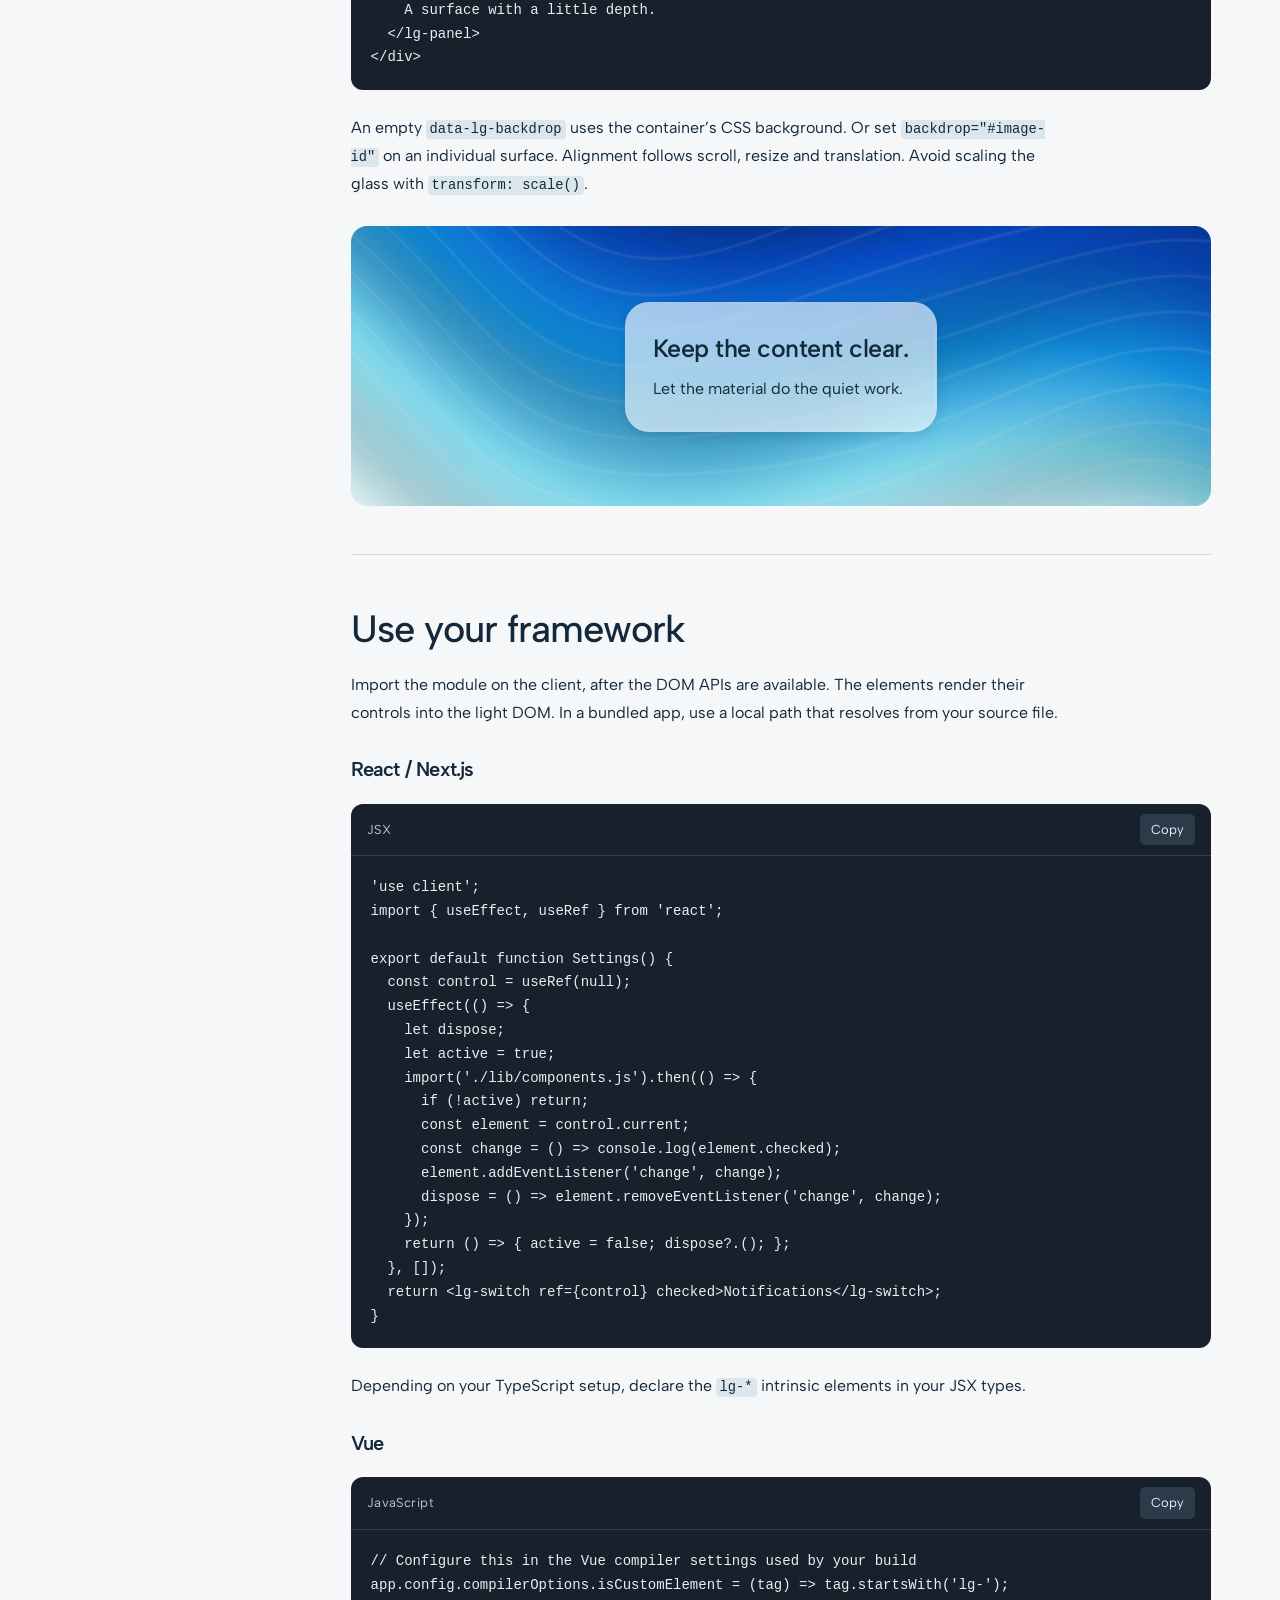
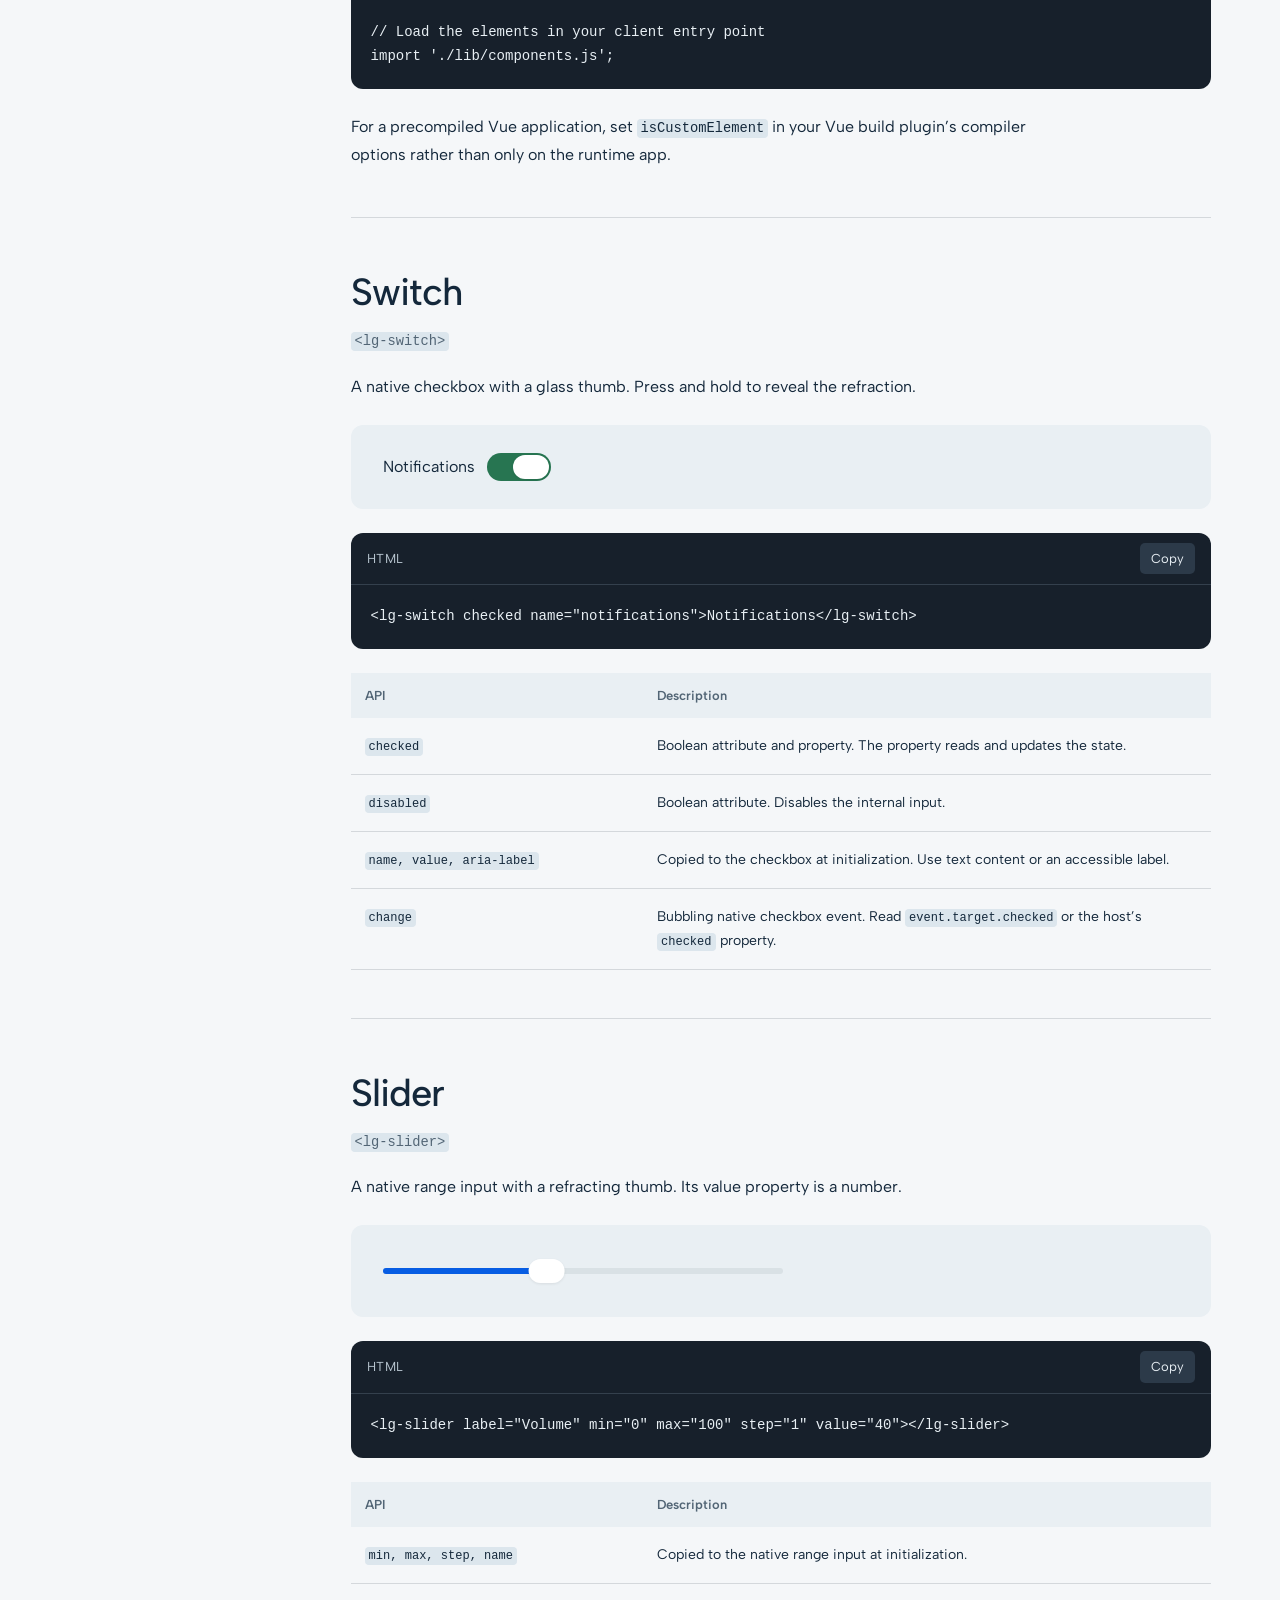
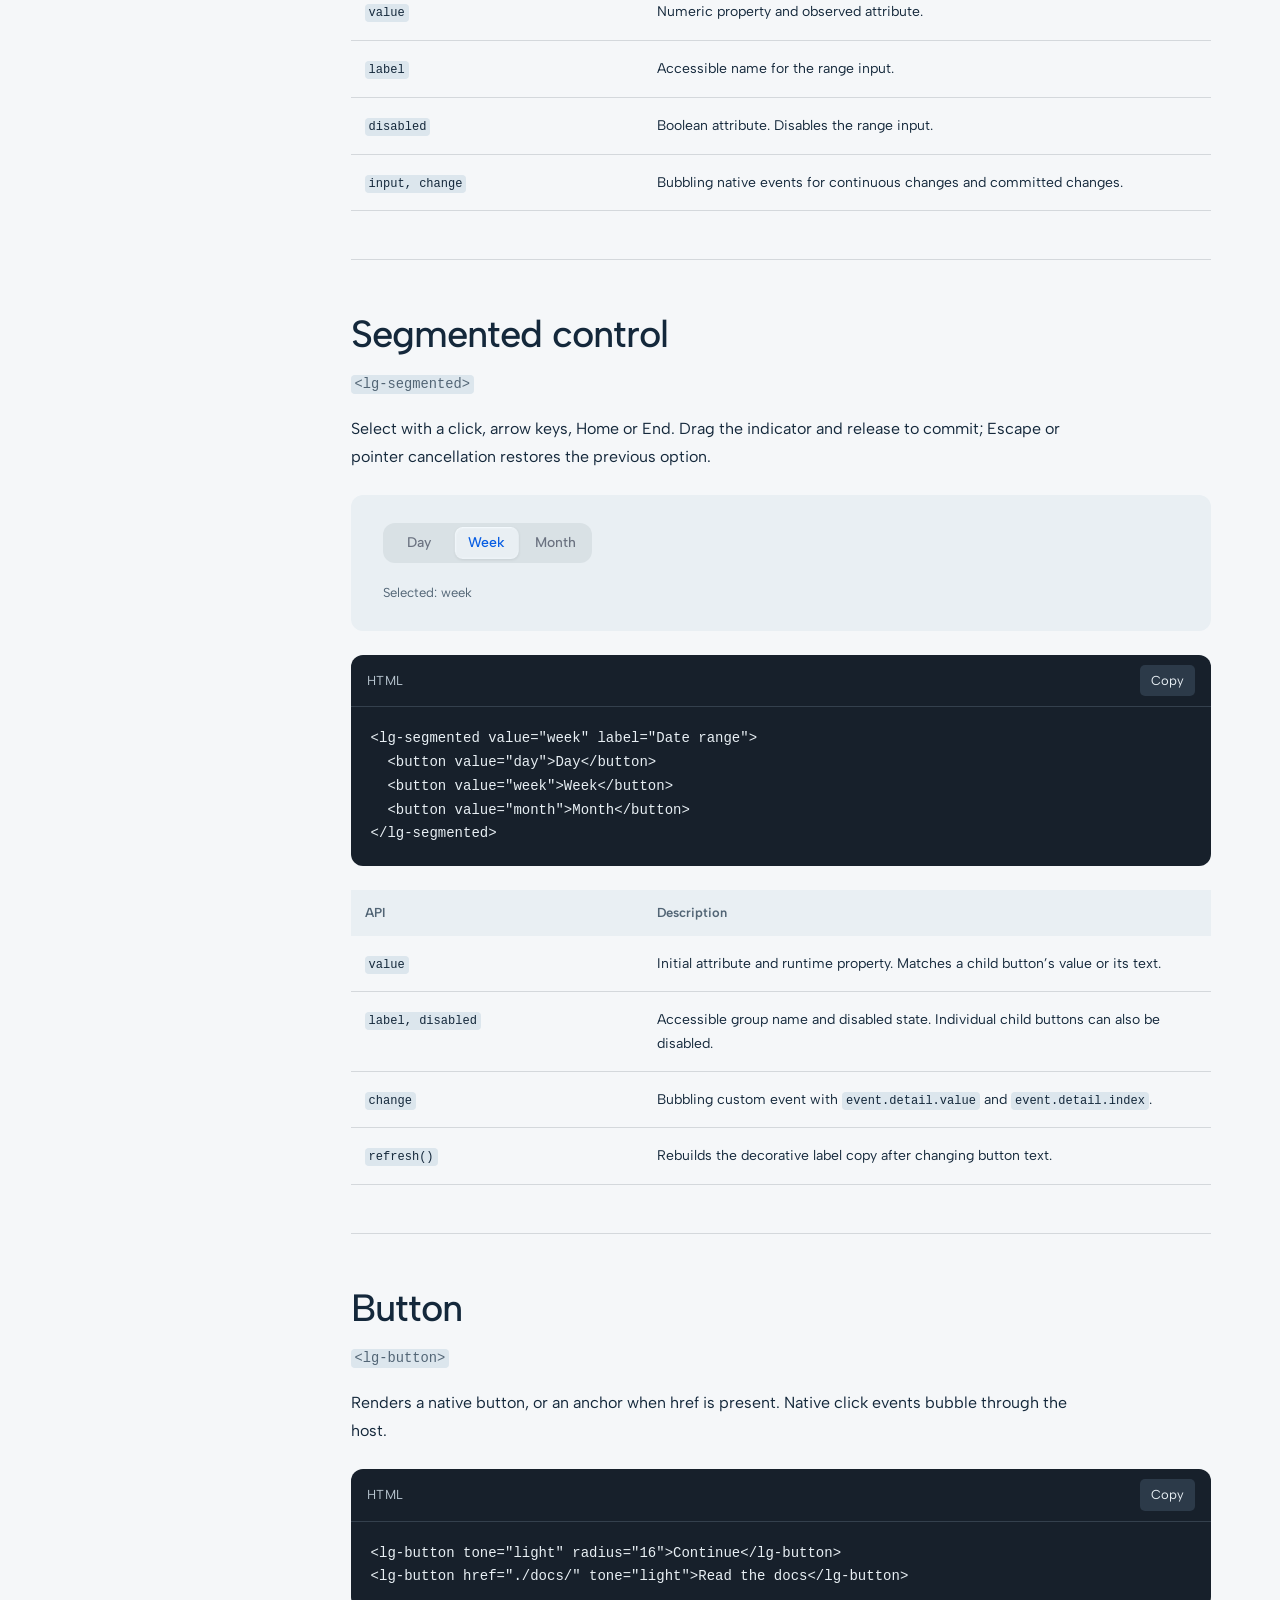
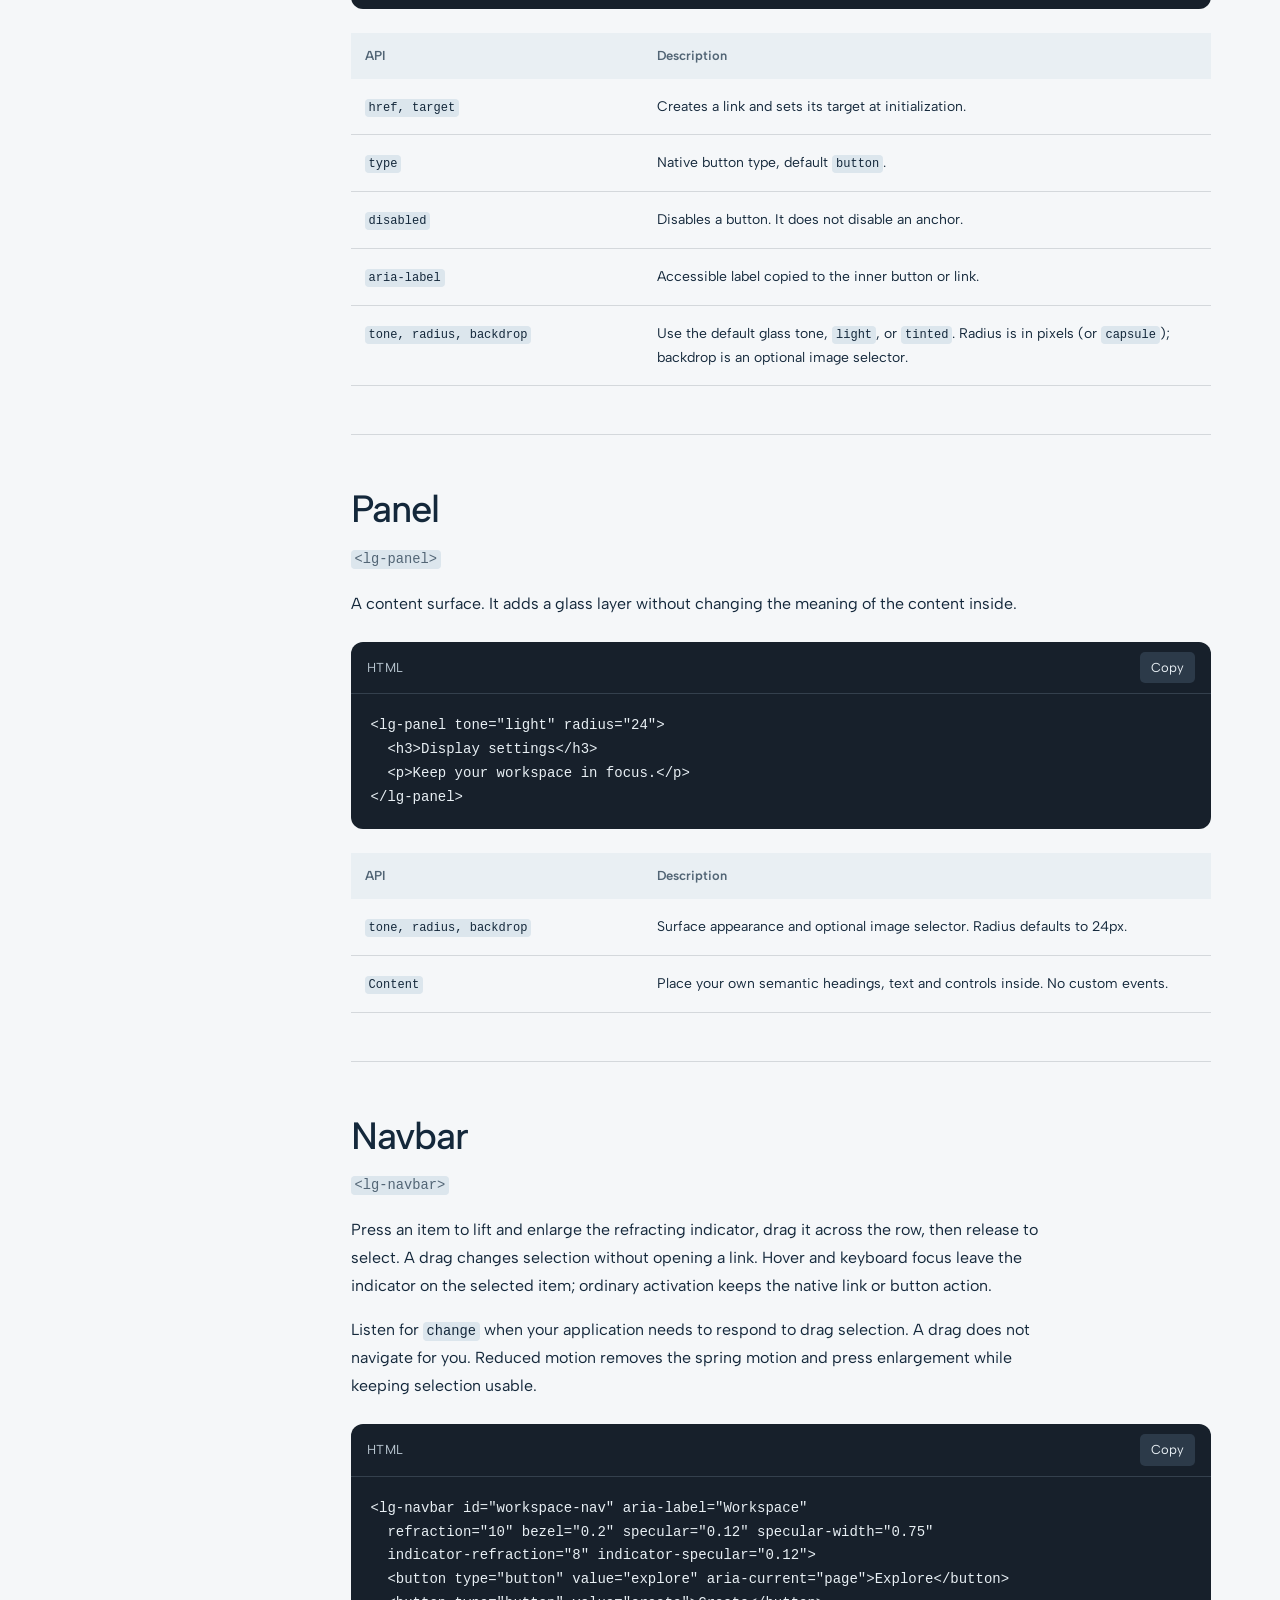
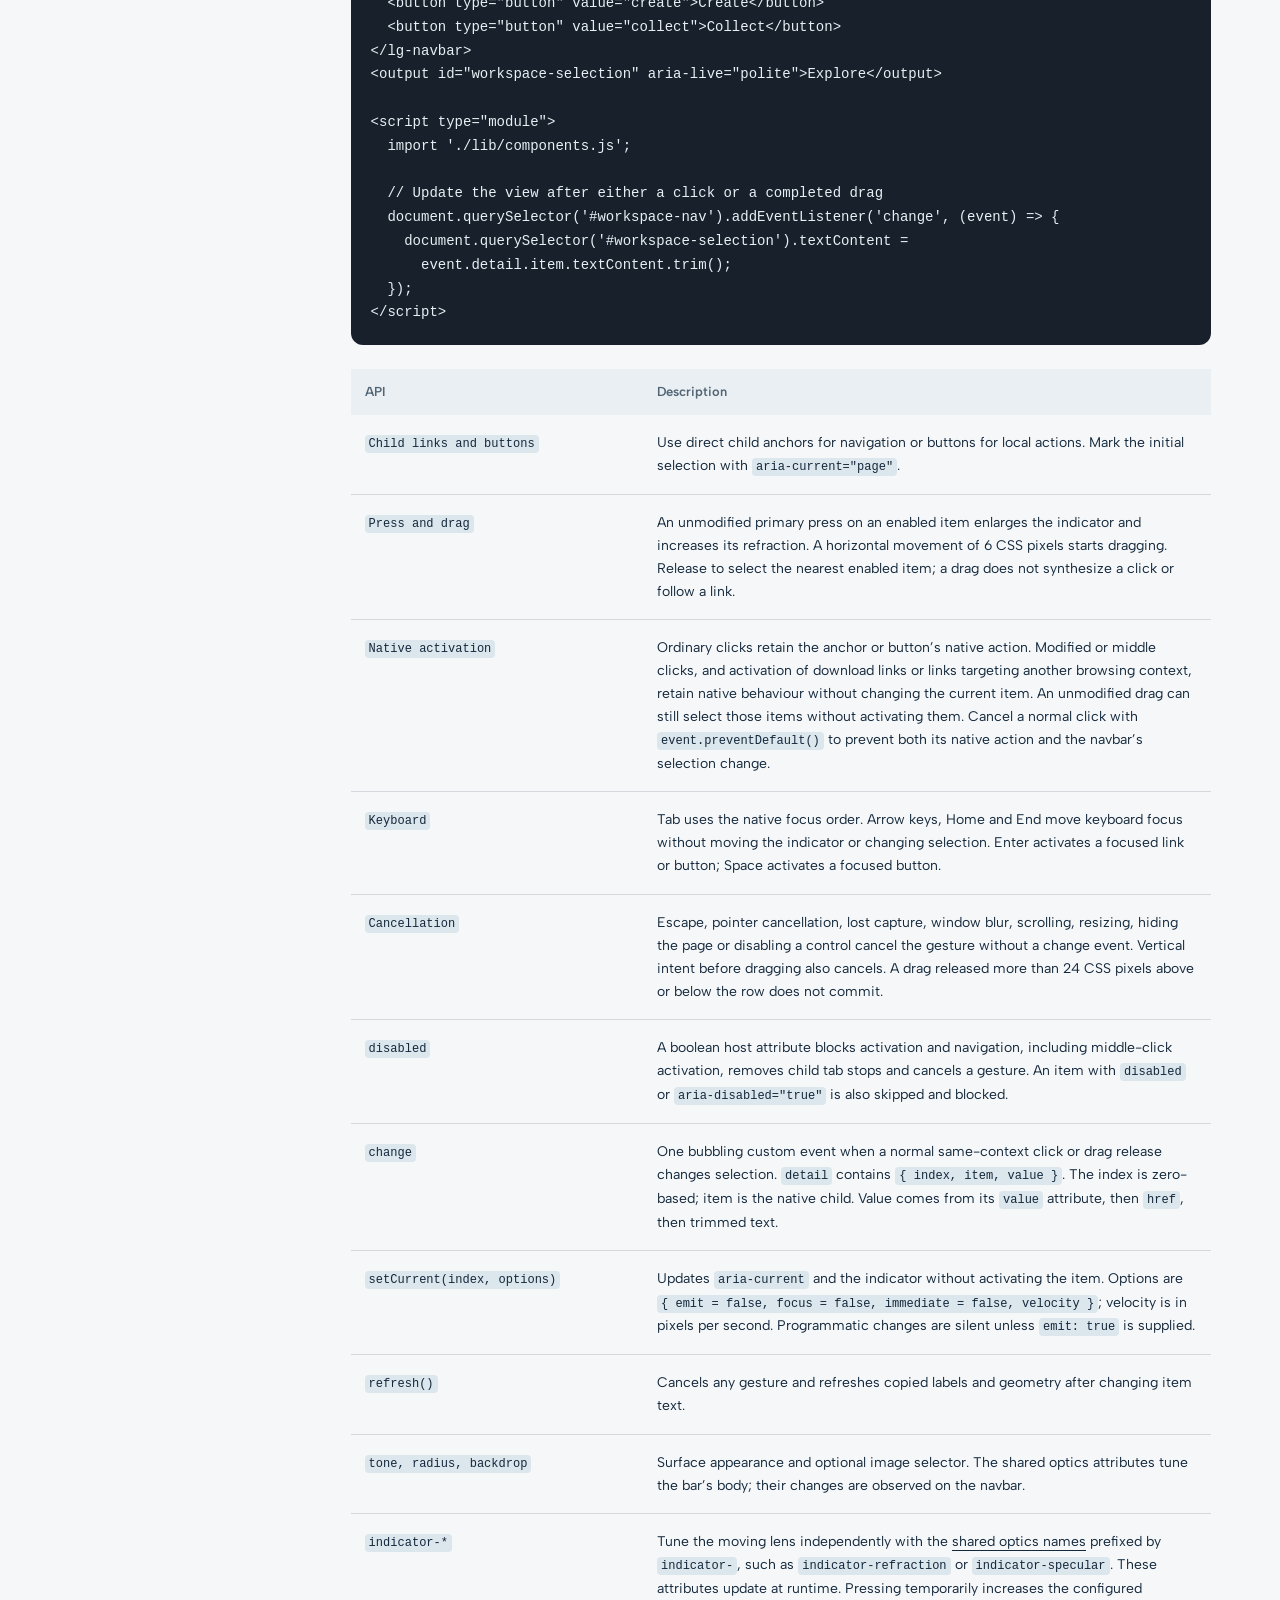
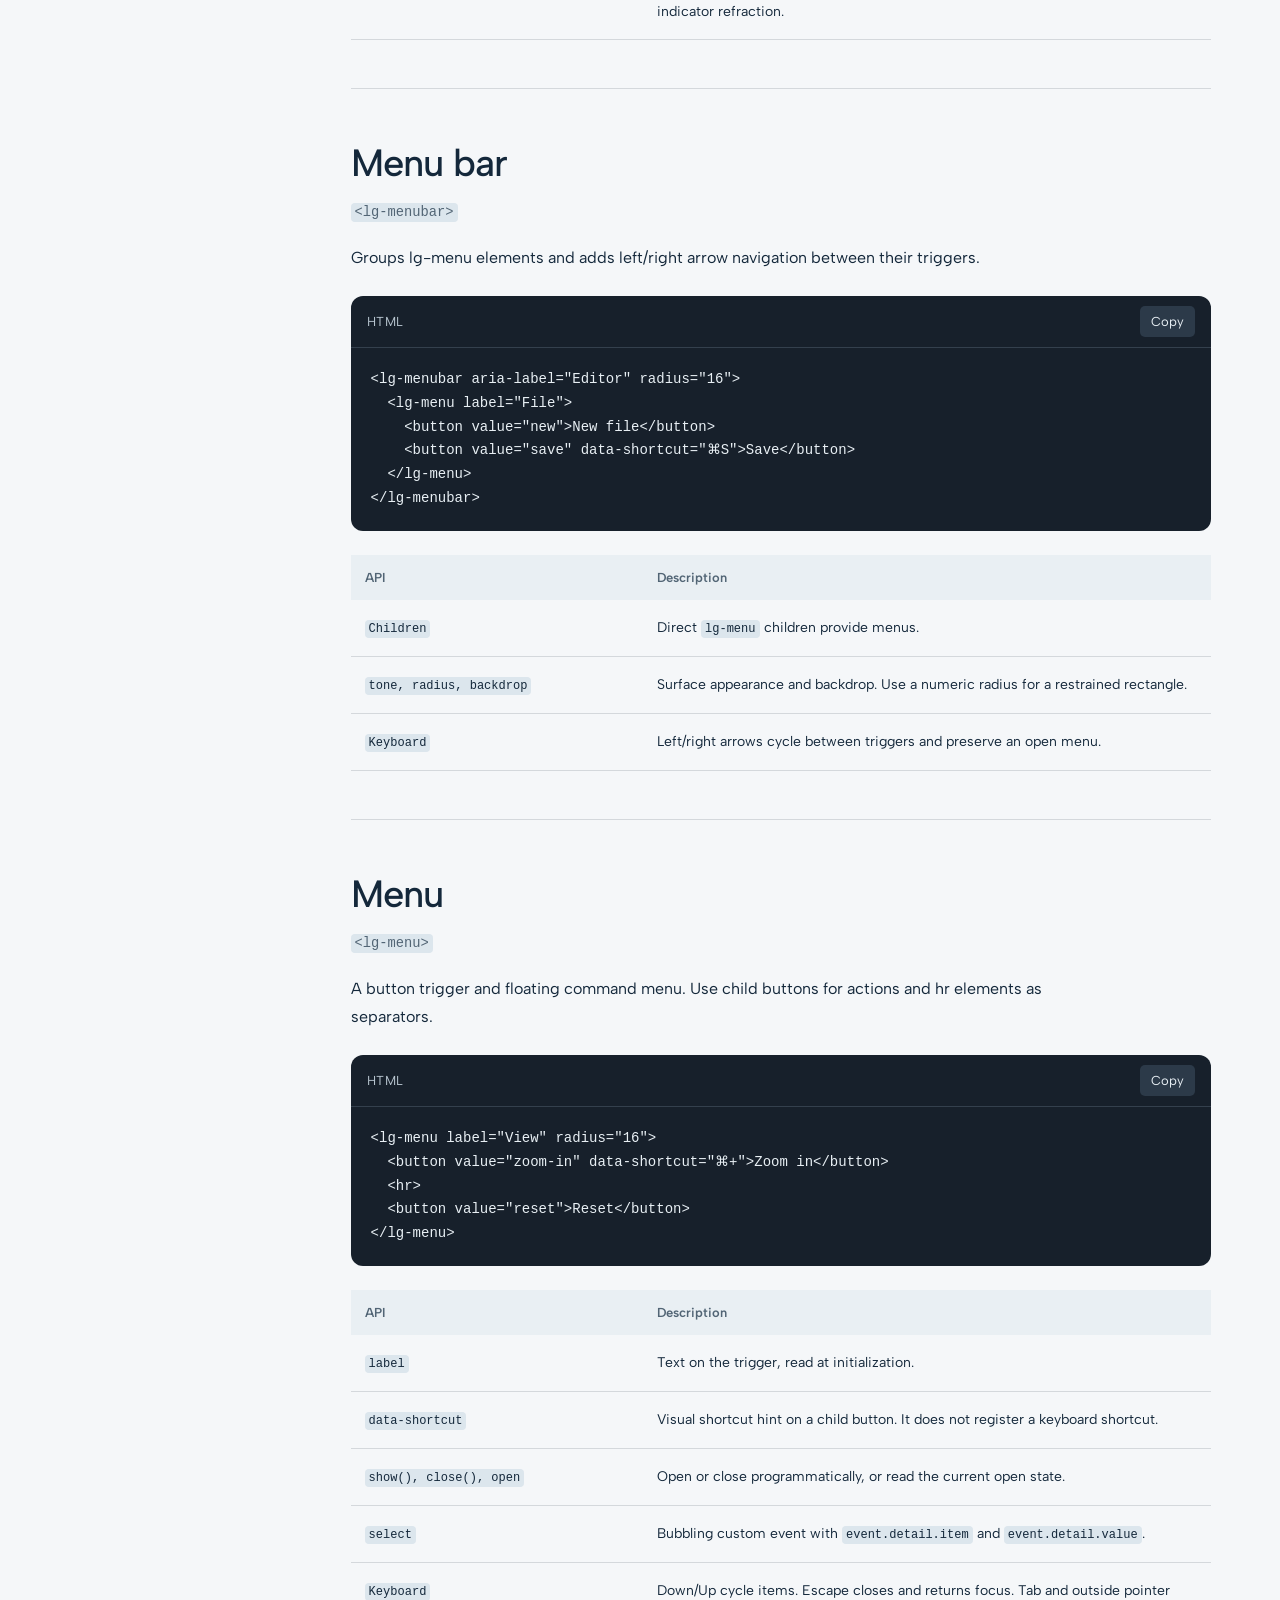
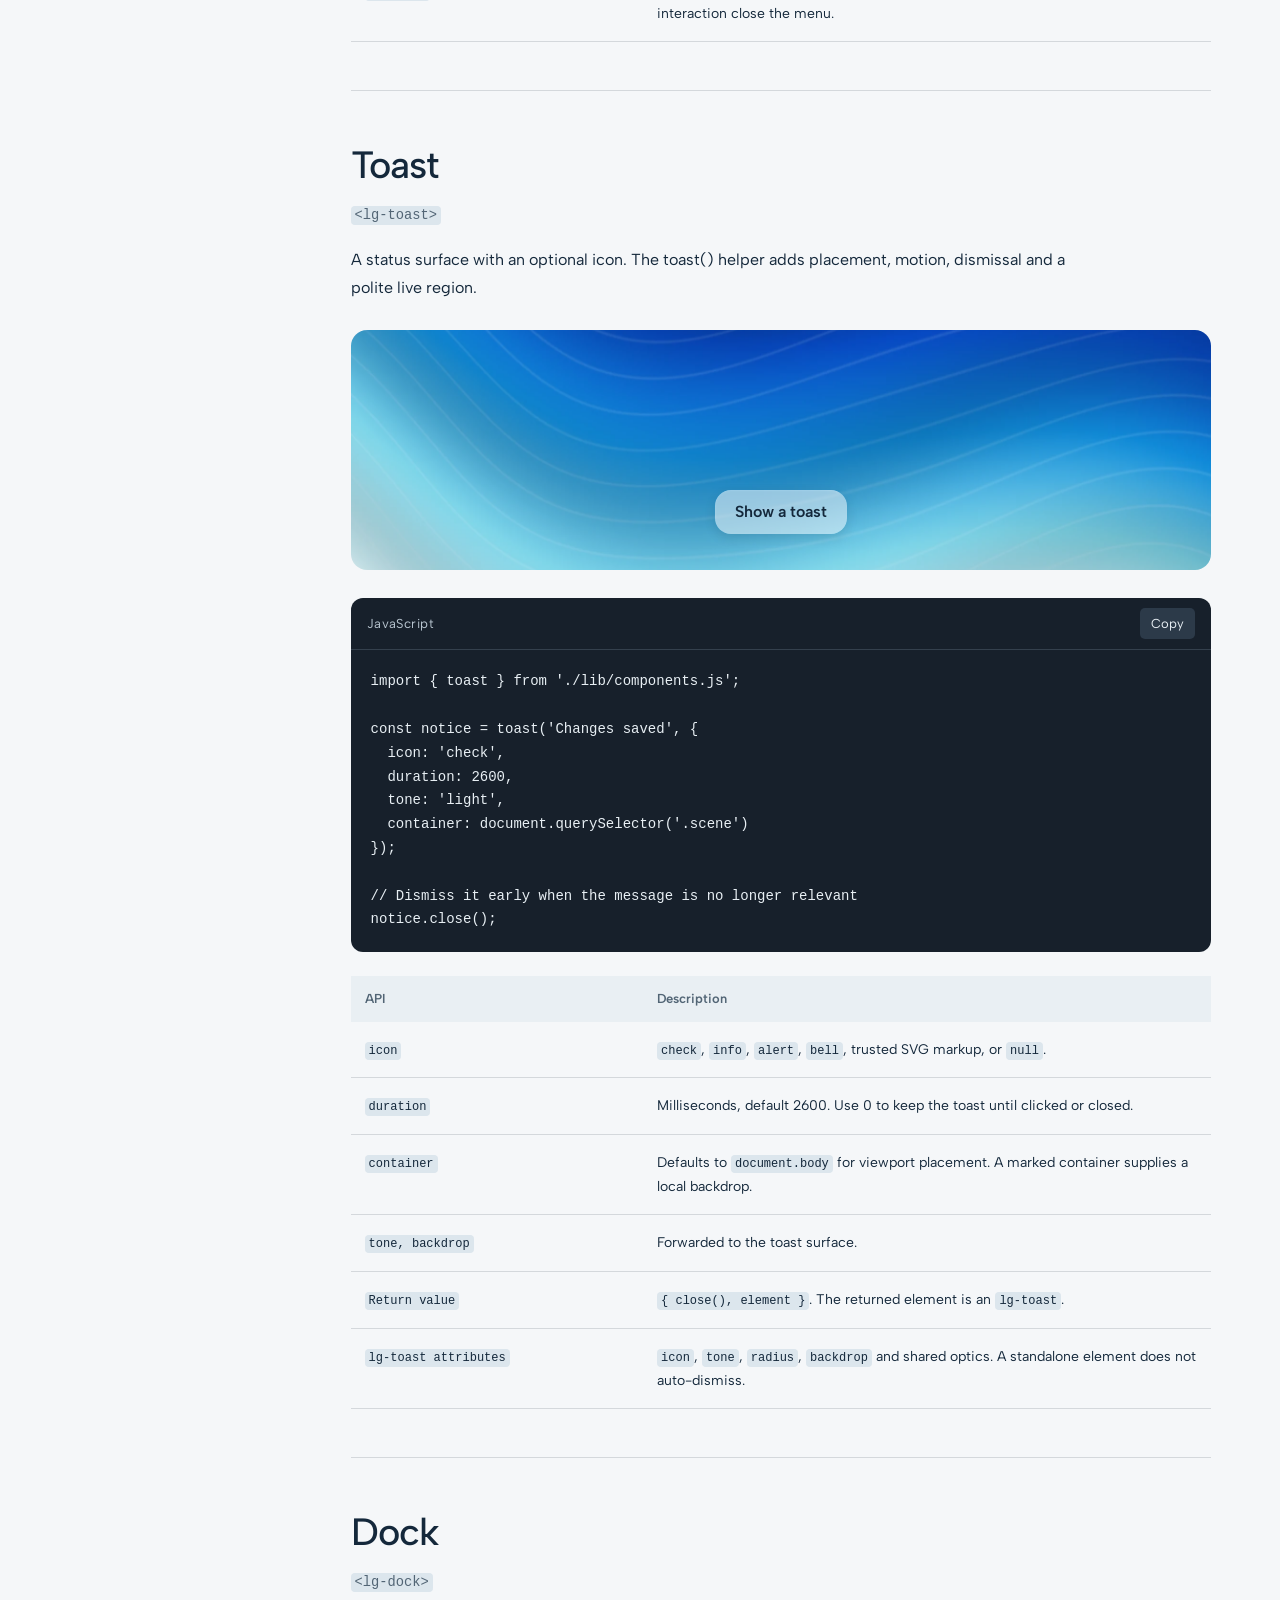
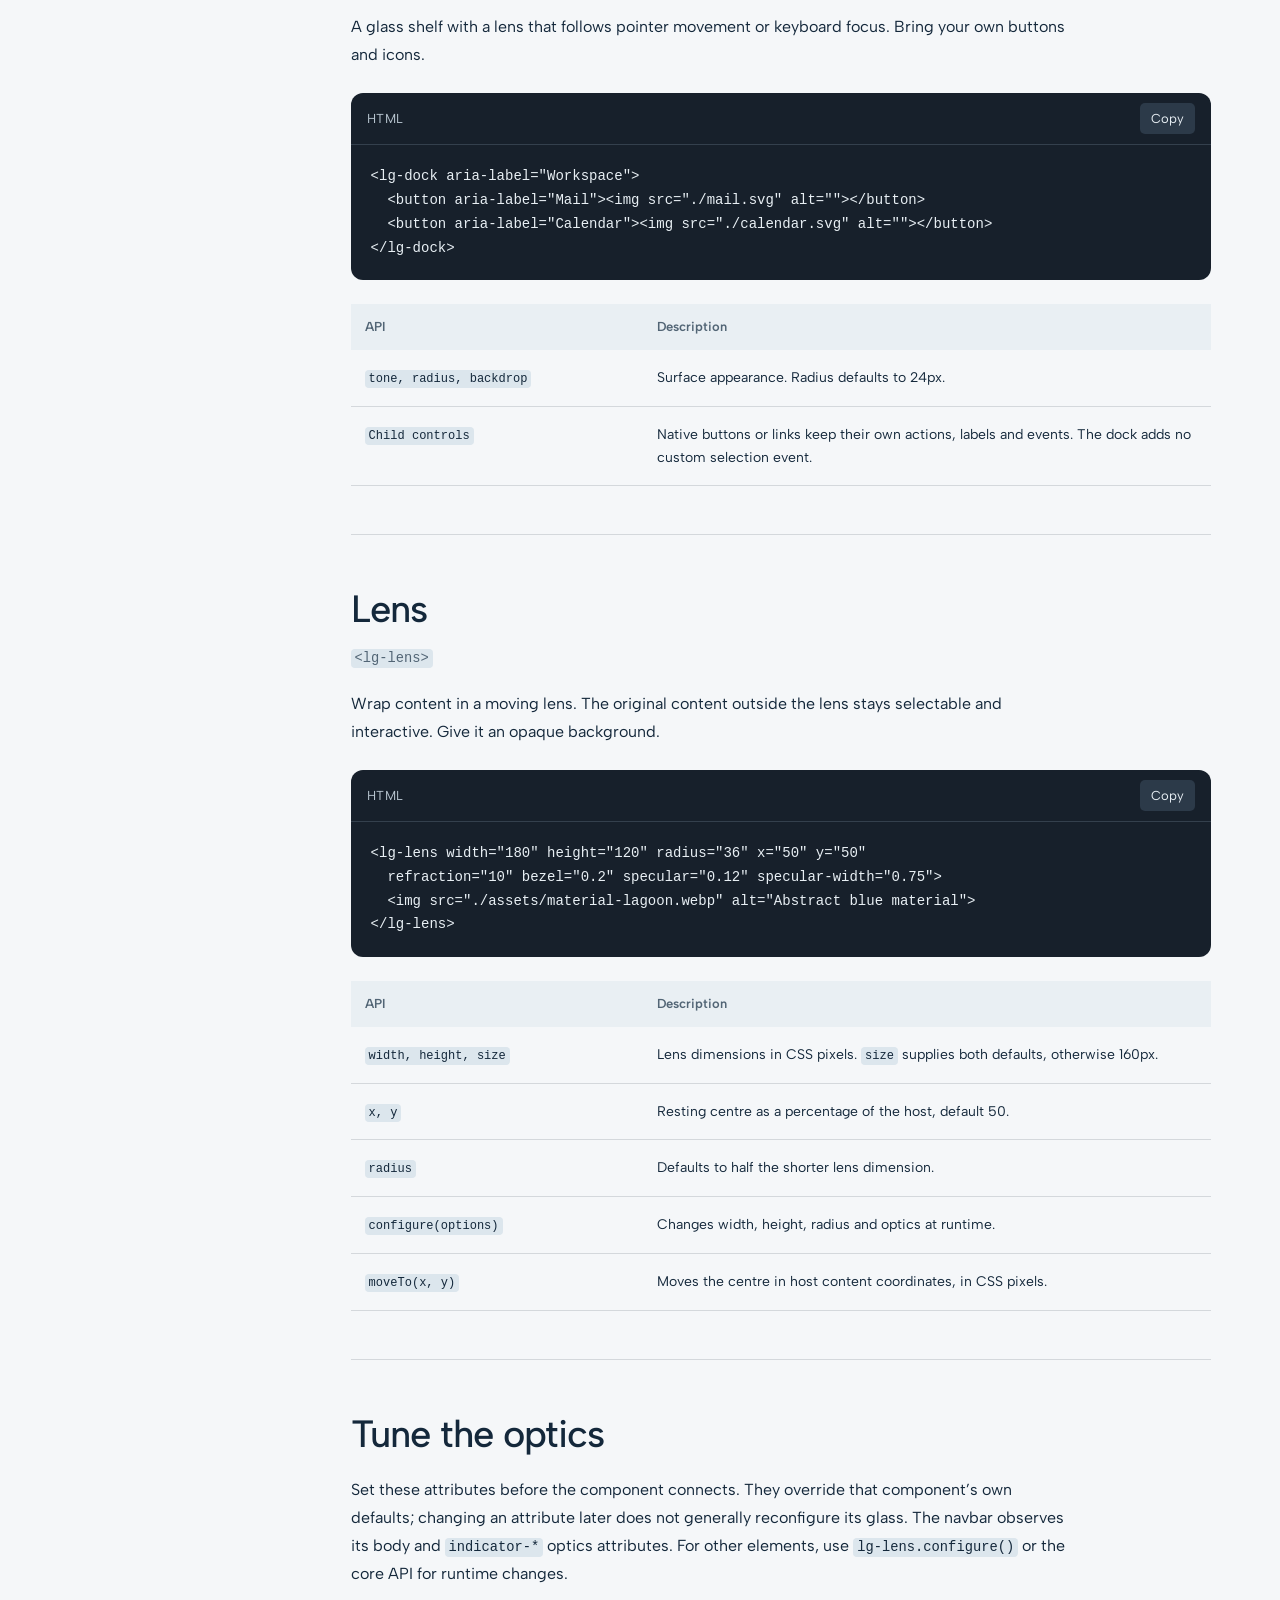
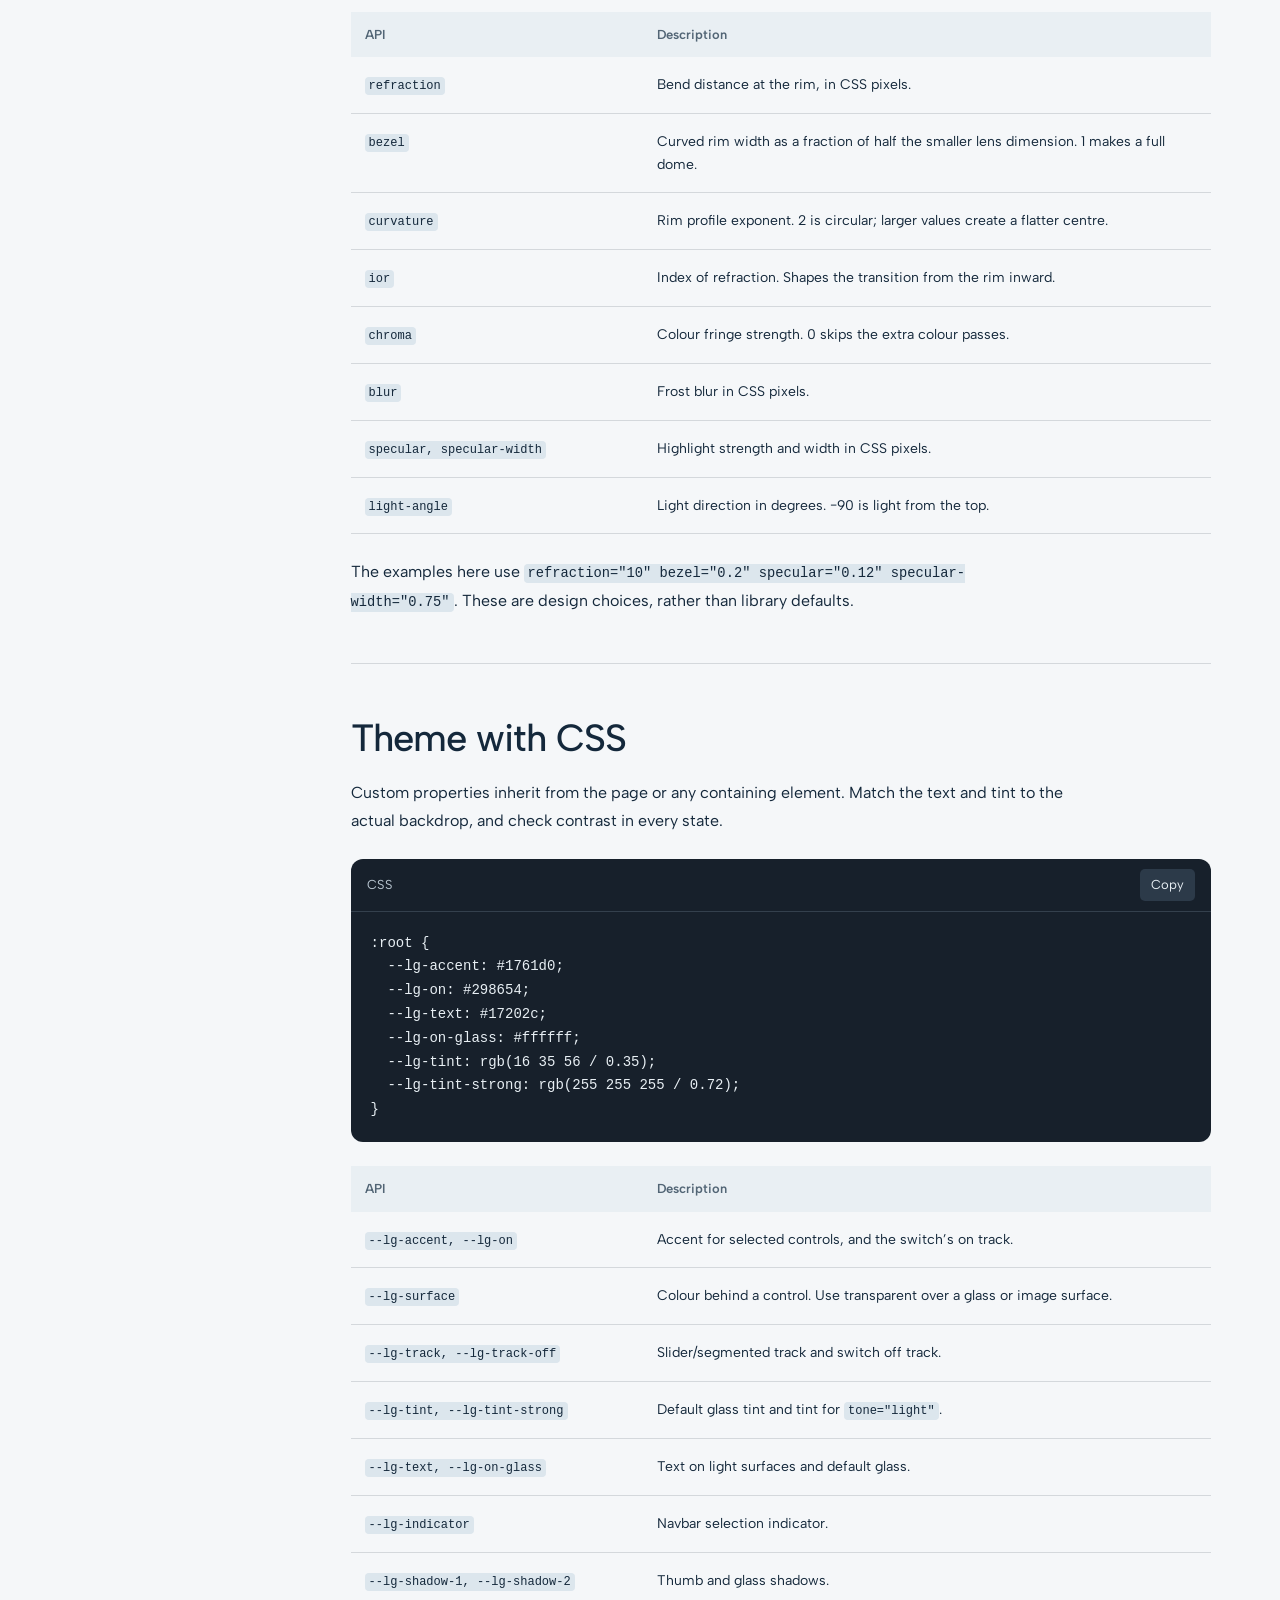
==== commit baea52c3: "fix(navbar): keep glass on the selected section The glass indicator followed hover and keyboard focu" ====
--- a/docs/index.html
+++ b/docs/index.html
@@ -60,7 +60,7 @@
 &lt;lg-button href=&quot;./docs/&quot; tone=&quot;light&quot;&gt;Read the docs&lt;/lg-button&gt;</code></pre></div><div class="reference-table"><table><thead><tr><th scope="col">API</th><th scope="col">Description</th></tr></thead><tbody><tr><td><code>href, target</code></td><td>Creates a link and sets its target at initialization.</td></tr><tr><td><code>type</code></td><td>Native button type, default <code>button</code>.</td></tr><tr><td><code>disabled</code></td><td>Disables a button. It does not disable an anchor.</td></tr><tr><td><code>aria-label</code></td><td>Accessible label copied to the inner button or link.</td></tr><tr><td><code>tone, radius, backdrop</code></td><td>Use the default glass tone, <code>light</code>, or <code>tinted</code>. Radius is in pixels (or <code>capsule</code>); backdrop is an optional image selector.</td></tr></tbody></table></div></section><section id="panel"><h2>Panel<a class="heading-link" href="#panel" aria-label="Link to Panel">#</a></h2><p class="element-name"><code>&lt;lg-panel&gt;</code></p><p>A content surface. It adds a glass layer without changing the meaning of the content inside.</p><div class="code-block"><div class="code-bar"><span>HTML</span><button type="button" class="copy-code" aria-label="Copy HTML example">Copy</button></div><pre><code>&lt;lg-panel tone=&quot;light&quot; radius=&quot;24&quot;&gt;
   &lt;h3&gt;Display settings&lt;/h3&gt;
   &lt;p&gt;Keep your workspace in focus.&lt;/p&gt;
-&lt;/lg-panel&gt;</code></pre></div><div class="reference-table"><table><thead><tr><th scope="col">API</th><th scope="col">Description</th></tr></thead><tbody><tr><td><code>tone, radius, backdrop</code></td><td>Surface appearance and optional image selector. Radius defaults to 24px.</td></tr><tr><td><code>Content</code></td><td>Place your own semantic headings, text and controls inside. No custom events.</td></tr></tbody></table></div></section><section id="navbar"><h2>Navbar<a class="heading-link" href="#navbar" aria-label="Link to Navbar">#</a></h2><p class="element-name"><code>&lt;lg-navbar&gt;</code></p><p>Press an item to lift and enlarge the refracting indicator, drag it across the row, then release to select. A drag changes selection without opening a link. Hover and keyboard focus preview an item; ordinary activation keeps the native link or button action.</p><p>Listen for <code>change</code> when your application needs to respond to drag selection. A drag does not navigate for you. Reduced motion removes the spring motion and press enlargement while keeping selection usable.</p><div class="code-block"><div class="code-bar"><span>HTML</span><button type="button" class="copy-code" aria-label="Copy HTML example">Copy</button></div><pre><code>&lt;lg-navbar id=&quot;workspace-nav&quot; aria-label=&quot;Workspace&quot;
+&lt;/lg-panel&gt;</code></pre></div><div class="reference-table"><table><thead><tr><th scope="col">API</th><th scope="col">Description</th></tr></thead><tbody><tr><td><code>tone, radius, backdrop</code></td><td>Surface appearance and optional image selector. Radius defaults to 24px.</td></tr><tr><td><code>Content</code></td><td>Place your own semantic headings, text and controls inside. No custom events.</td></tr></tbody></table></div></section><section id="navbar"><h2>Navbar<a class="heading-link" href="#navbar" aria-label="Link to Navbar">#</a></h2><p class="element-name"><code>&lt;lg-navbar&gt;</code></p><p>Press an item to lift and enlarge the refracting indicator, drag it across the row, then release to select. A drag changes selection without opening a link. Hover and keyboard focus leave the indicator on the selected item; ordinary activation keeps the native link or button action.</p><p>Listen for <code>change</code> when your application needs to respond to drag selection. A drag does not navigate for you. Reduced motion removes the spring motion and press enlargement while keeping selection usable.</p><div class="code-block"><div class="code-bar"><span>HTML</span><button type="button" class="copy-code" aria-label="Copy HTML example">Copy</button></div><pre><code>&lt;lg-navbar id=&quot;workspace-nav&quot; aria-label=&quot;Workspace&quot;
   refraction=&quot;10&quot; bezel=&quot;0.2&quot; specular=&quot;0.12&quot; specular-width=&quot;0.75&quot;
   indicator-refraction=&quot;8&quot; indicator-specular=&quot;0.12&quot;&gt;
   &lt;button type=&quot;button&quot; value=&quot;explore&quot; aria-current=&quot;page&quot;&gt;Explore&lt;/button&gt;
@@ -77,7 +77,7 @@
     document.querySelector(&#x27;#workspace-selection&#x27;).textContent =
       event.detail.item.textContent.trim();
   });
-&lt;/script&gt;</code></pre></div><div class="reference-table"><table><thead><tr><th scope="col">API</th><th scope="col">Description</th></tr></thead><tbody><tr><td><code>Child links and buttons</code></td><td>Use direct child anchors for navigation or buttons for local actions. Mark the initial selection with <code>aria-current="page"</code>.</td></tr><tr><td><code>Press and drag</code></td><td>An unmodified primary press on an enabled item enlarges the indicator and increases its refraction. A horizontal movement of 6 CSS pixels starts dragging. Release to select the nearest enabled item; a drag does not synthesize a click or follow a link.</td></tr><tr><td><code>Native activation</code></td><td>Ordinary clicks retain the anchor or button’s native action. Modified or middle clicks, and activation of download links or links targeting another browsing context, retain native behaviour without changing the current item. An unmodified drag can still select those items without activating them. Cancel a normal click with <code>event.preventDefault()</code> to prevent both its native action and the navbar’s selection change.</td></tr><tr><td><code>Keyboard</code></td><td>Tab uses the native focus order. Arrow keys, Home and End move focus and preview the indicator without changing selection. Enter activates a focused link or button; Space activates a focused button.</td></tr><tr><td><code>Cancellation</code></td><td>Escape, pointer cancellation, lost capture, window blur, scrolling, resizing, hiding the page or disabling a control cancel the gesture without a change event. Vertical intent before dragging also cancels. A drag released more than 24 CSS pixels above or below the row does not commit.</td></tr><tr><td><code>disabled</code></td><td>A boolean host attribute blocks activation and navigation, including middle-click activation, removes child tab stops and cancels a gesture. An item with <code>disabled</code> or <code>aria-disabled="true"</code> is also skipped and blocked.</td></tr><tr><td><code>change</code></td><td>One bubbling custom event when a normal same-context click or drag release changes selection. <code>detail</code> contains <code>{ index, item, value }</code>. The index is zero-based; item is the native child. Value comes from its <code>value</code> attribute, then <code>href</code>, then trimmed text.</td></tr><tr><td><code>setCurrent(index, options)</code></td><td>Updates <code>aria-current</code> and the indicator without activating the item. Options are <code>{ emit = false, focus = false, immediate = false, velocity }</code>; velocity is in pixels per second. Programmatic changes are silent unless <code>emit: true</code> is supplied.</td></tr><tr><td><code>refresh()</code></td><td>Cancels any gesture and refreshes copied labels and geometry after changing item text.</td></tr><tr><td><code>tone, radius, backdrop</code></td><td>Surface appearance and optional image selector. The shared optics attributes tune the bar’s body; their changes are observed on the navbar.</td></tr><tr><td><code>indicator-*</code></td><td>Tune the moving lens independently with the <a href="#optics">shared optics names</a> prefixed by <code>indicator-</code>, such as <code>indicator-refraction</code> or <code>indicator-specular</code>. These attributes update at runtime. Pressing temporarily increases the configured indicator refraction.</td></tr></tbody></table></div></section><section id="menubar"><h2>Menu bar<a class="heading-link" href="#menubar" aria-label="Link to Menu bar">#</a></h2><p class="element-name"><code>&lt;lg-menubar&gt;</code></p><p>Groups lg-menu elements and adds left/right arrow navigation between their triggers.</p><div class="code-block"><div class="code-bar"><span>HTML</span><button type="button" class="copy-code" aria-label="Copy HTML example">Copy</button></div><pre><code>&lt;lg-menubar aria-label=&quot;Editor&quot; radius=&quot;16&quot;&gt;
+&lt;/script&gt;</code></pre></div><div class="reference-table"><table><thead><tr><th scope="col">API</th><th scope="col">Description</th></tr></thead><tbody><tr><td><code>Child links and buttons</code></td><td>Use direct child anchors for navigation or buttons for local actions. Mark the initial selection with <code>aria-current="page"</code>.</td></tr><tr><td><code>Press and drag</code></td><td>An unmodified primary press on an enabled item enlarges the indicator and increases its refraction. A horizontal movement of 6 CSS pixels starts dragging. Release to select the nearest enabled item; a drag does not synthesize a click or follow a link.</td></tr><tr><td><code>Native activation</code></td><td>Ordinary clicks retain the anchor or button’s native action. Modified or middle clicks, and activation of download links or links targeting another browsing context, retain native behaviour without changing the current item. An unmodified drag can still select those items without activating them. Cancel a normal click with <code>event.preventDefault()</code> to prevent both its native action and the navbar’s selection change.</td></tr><tr><td><code>Keyboard</code></td><td>Tab uses the native focus order. Arrow keys, Home and End move keyboard focus without moving the indicator or changing selection. Enter activates a focused link or button; Space activates a focused button.</td></tr><tr><td><code>Cancellation</code></td><td>Escape, pointer cancellation, lost capture, window blur, scrolling, resizing, hiding the page or disabling a control cancel the gesture without a change event. Vertical intent before dragging also cancels. A drag released more than 24 CSS pixels above or below the row does not commit.</td></tr><tr><td><code>disabled</code></td><td>A boolean host attribute blocks activation and navigation, including middle-click activation, removes child tab stops and cancels a gesture. An item with <code>disabled</code> or <code>aria-disabled="true"</code> is also skipped and blocked.</td></tr><tr><td><code>change</code></td><td>One bubbling custom event when a normal same-context click or drag release changes selection. <code>detail</code> contains <code>{ index, item, value }</code>. The index is zero-based; item is the native child. Value comes from its <code>value</code> attribute, then <code>href</code>, then trimmed text.</td></tr><tr><td><code>setCurrent(index, options)</code></td><td>Updates <code>aria-current</code> and the indicator without activating the item. Options are <code>{ emit = false, focus = false, immediate = false, velocity }</code>; velocity is in pixels per second. Programmatic changes are silent unless <code>emit: true</code> is supplied.</td></tr><tr><td><code>refresh()</code></td><td>Cancels any gesture and refreshes copied labels and geometry after changing item text.</td></tr><tr><td><code>tone, radius, backdrop</code></td><td>Surface appearance and optional image selector. The shared optics attributes tune the bar’s body; their changes are observed on the navbar.</td></tr><tr><td><code>indicator-*</code></td><td>Tune the moving lens independently with the <a href="#optics">shared optics names</a> prefixed by <code>indicator-</code>, such as <code>indicator-refraction</code> or <code>indicator-specular</code>. These attributes update at runtime. Pressing temporarily increases the configured indicator refraction.</td></tr></tbody></table></div></section><section id="menubar"><h2>Menu bar<a class="heading-link" href="#menubar" aria-label="Link to Menu bar">#</a></h2><p class="element-name"><code>&lt;lg-menubar&gt;</code></p><p>Groups lg-menu elements and adds left/right arrow navigation between their triggers.</p><div class="code-block"><div class="code-bar"><span>HTML</span><button type="button" class="copy-code" aria-label="Copy HTML example">Copy</button></div><pre><code>&lt;lg-menubar aria-label=&quot;Editor&quot; radius=&quot;16&quot;&gt;
   &lt;lg-menu label=&quot;File&quot;&gt;
     &lt;button value=&quot;new&quot;&gt;New file&lt;/button&gt;
     &lt;button value=&quot;save&quot; data-shortcut=&quot;⌘S&quot;&gt;Save&lt;/button&gt;
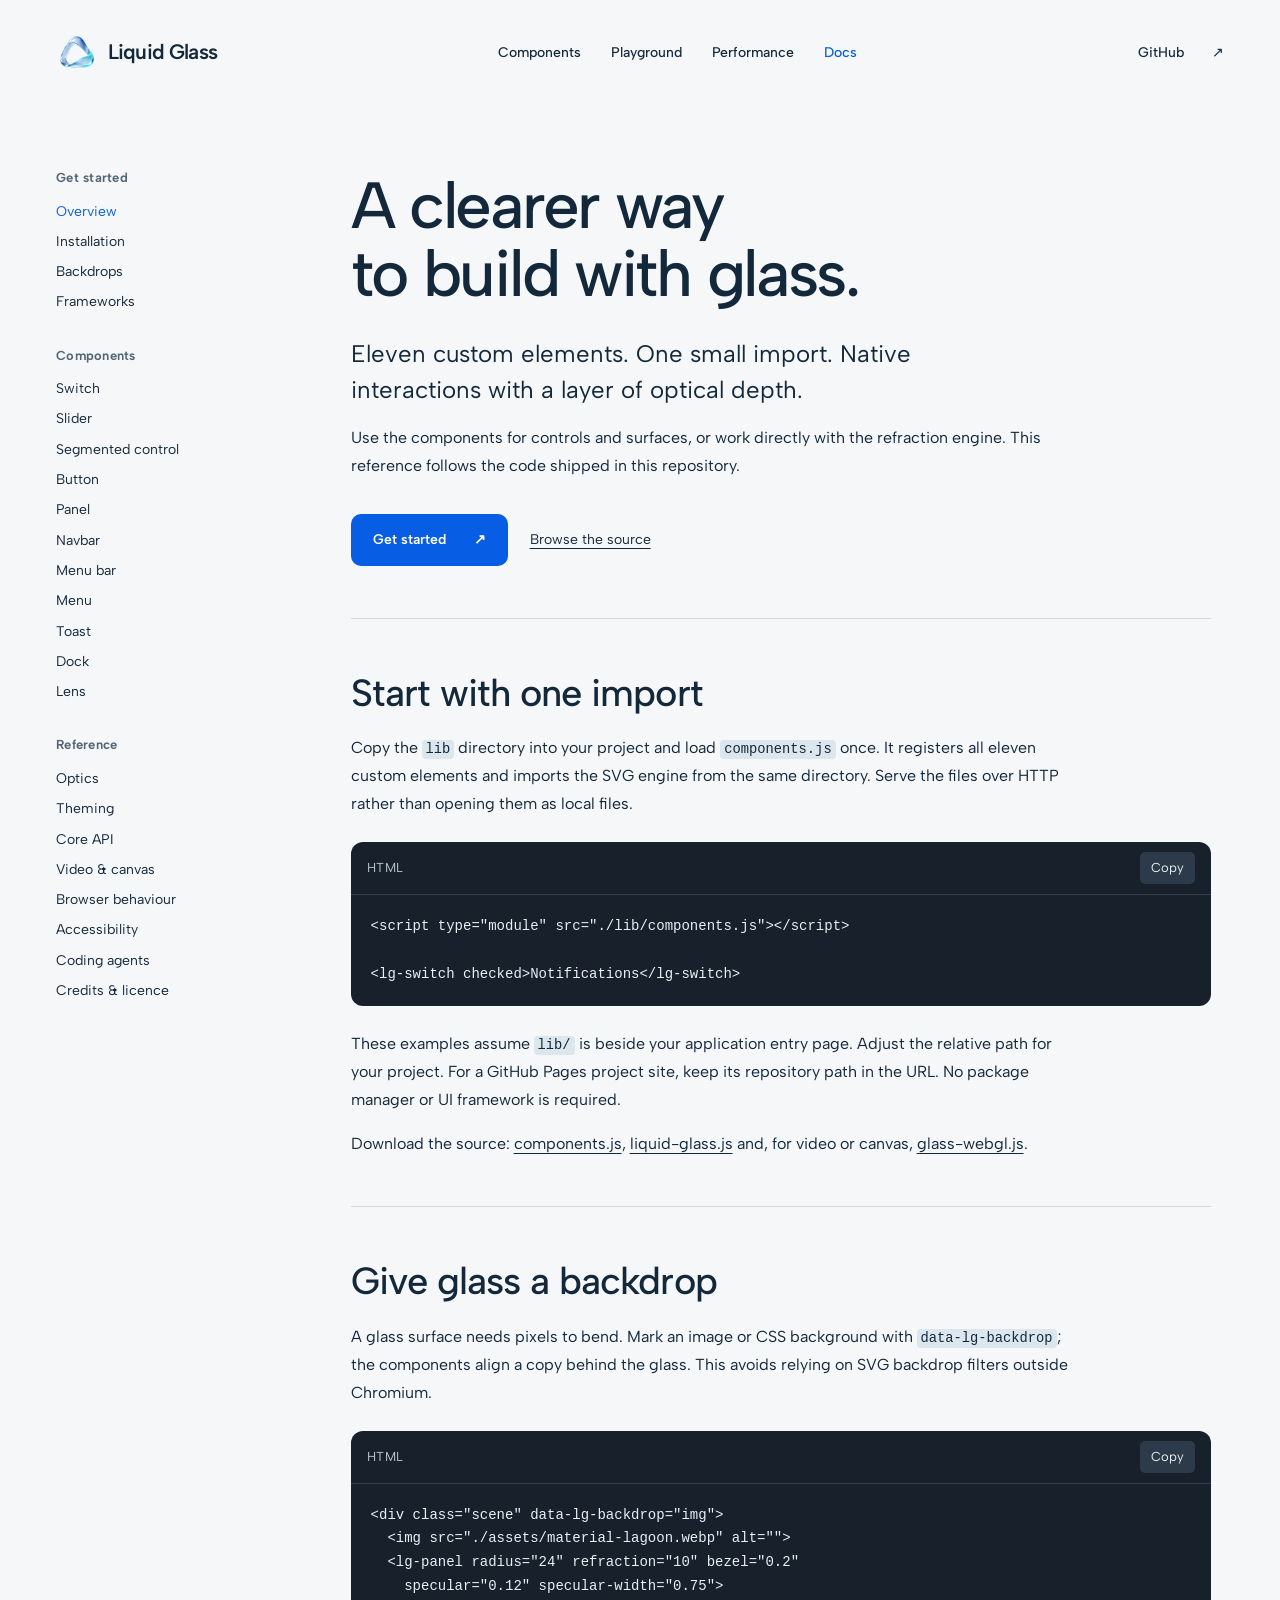
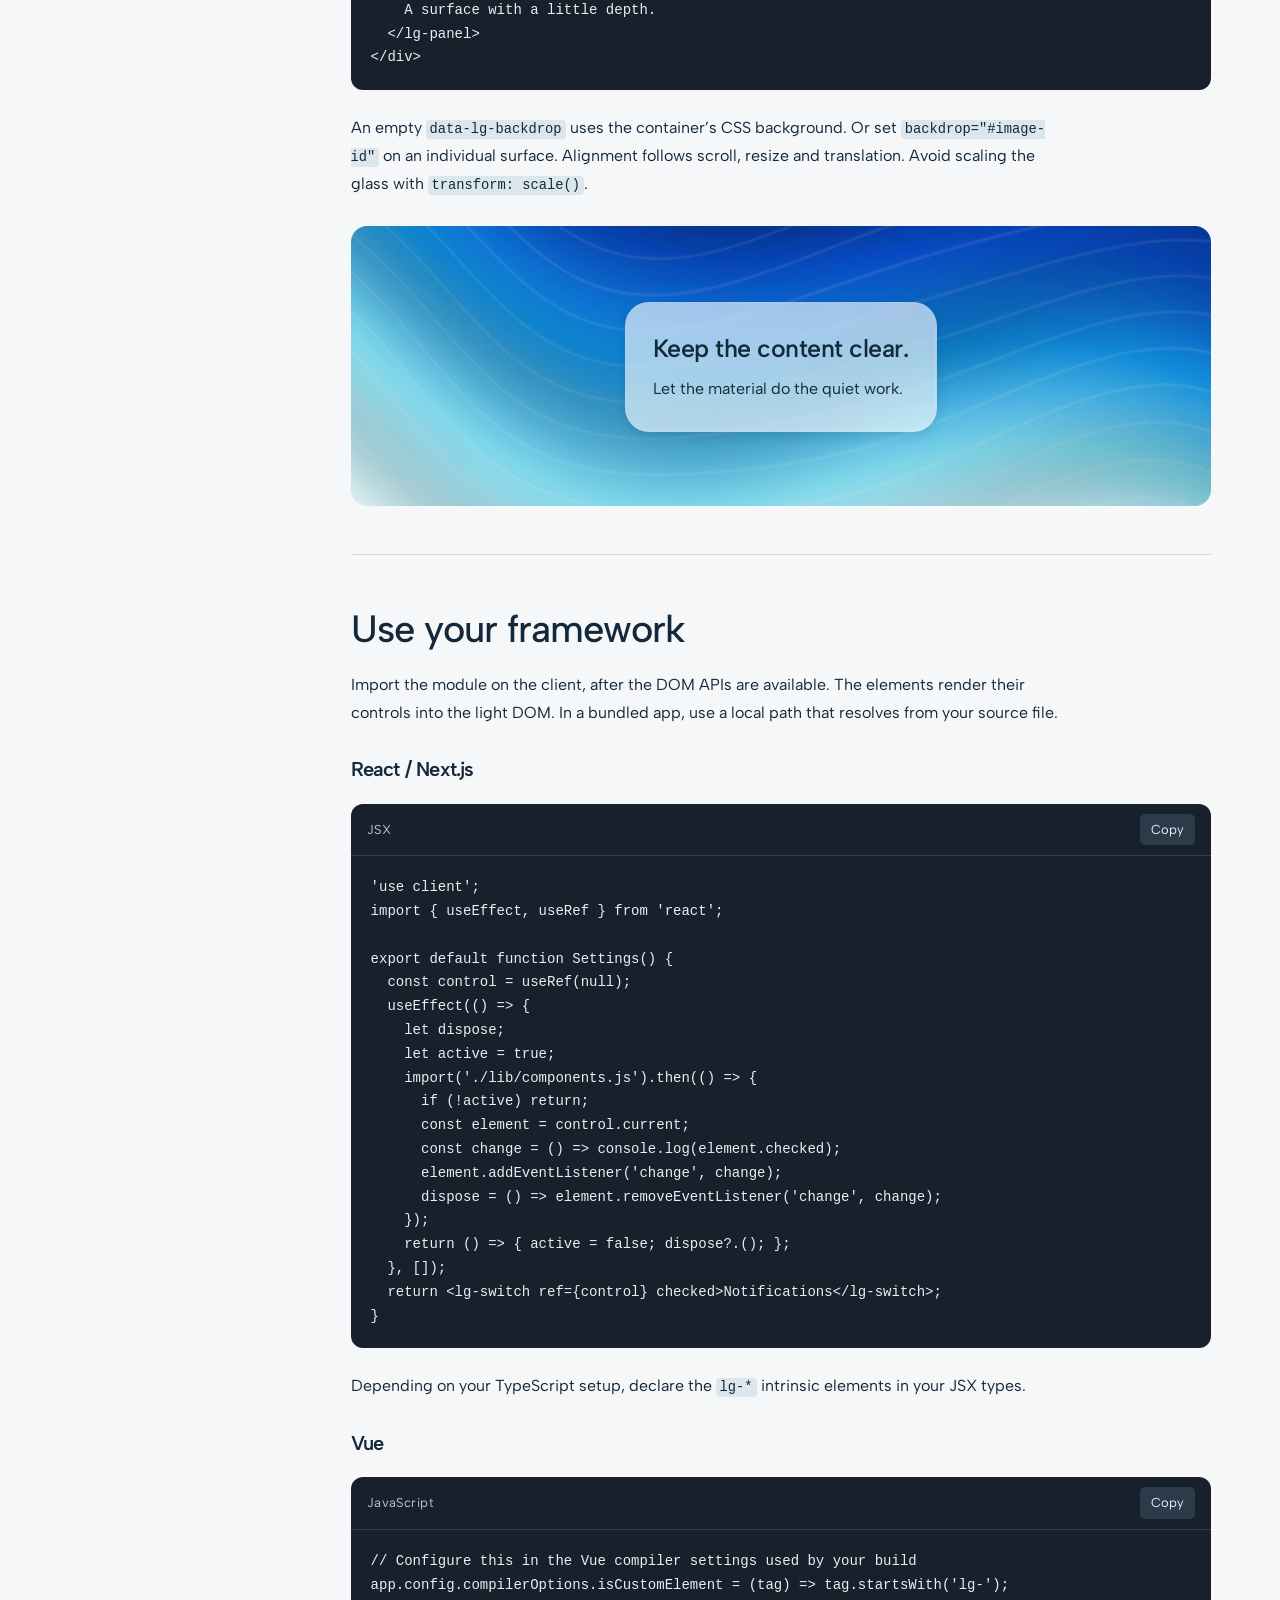
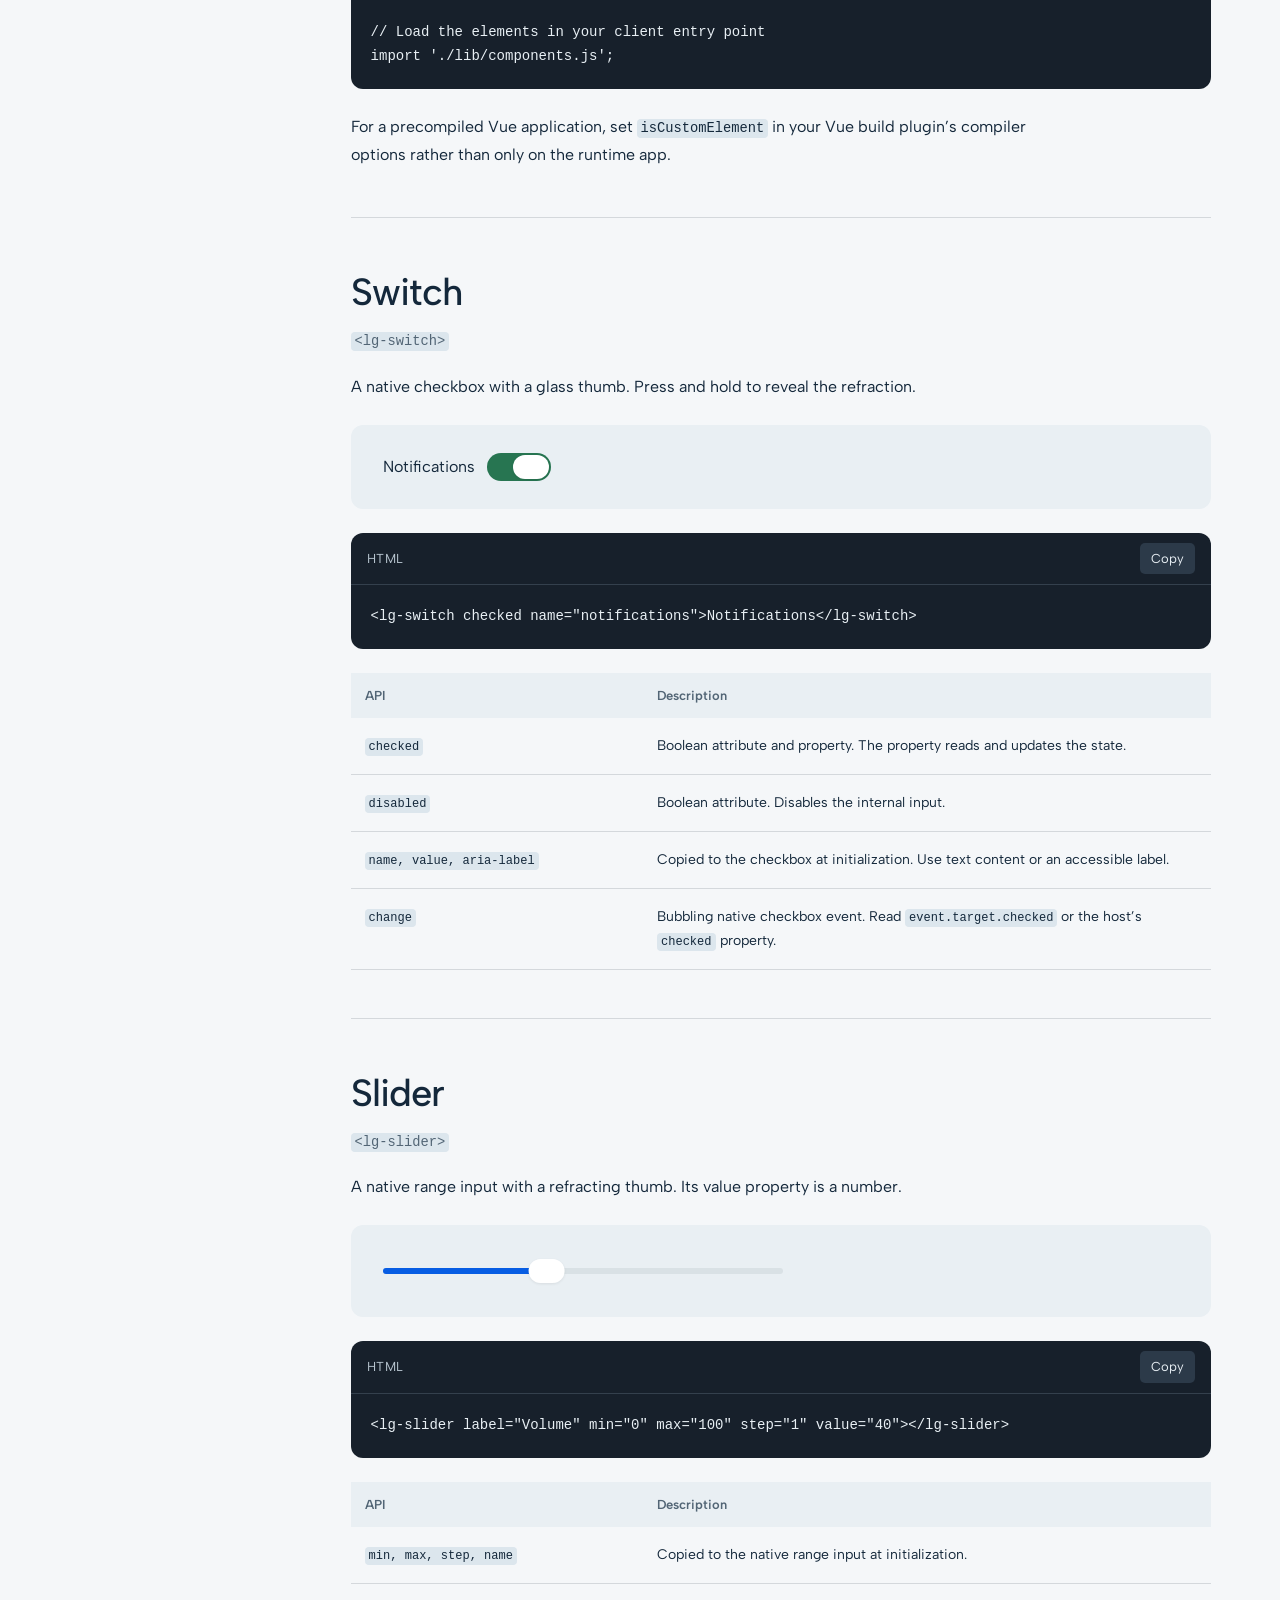
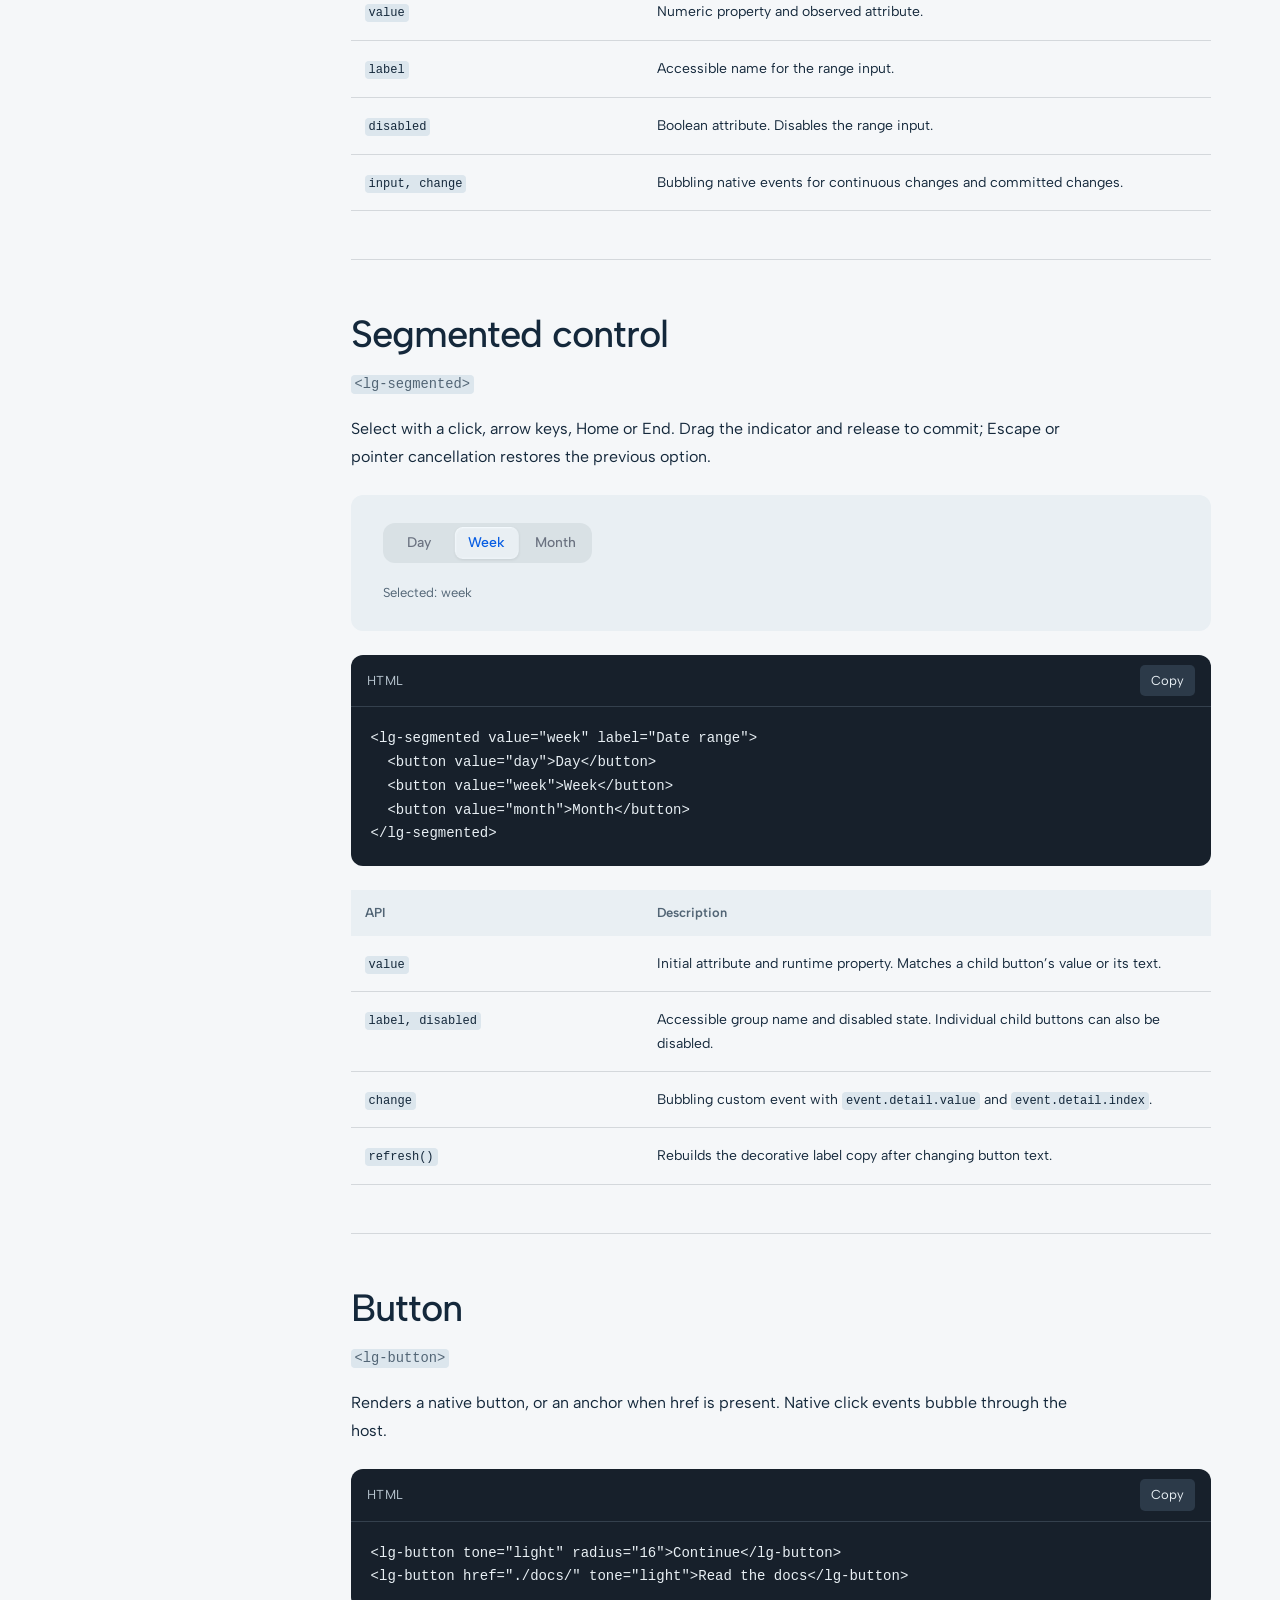
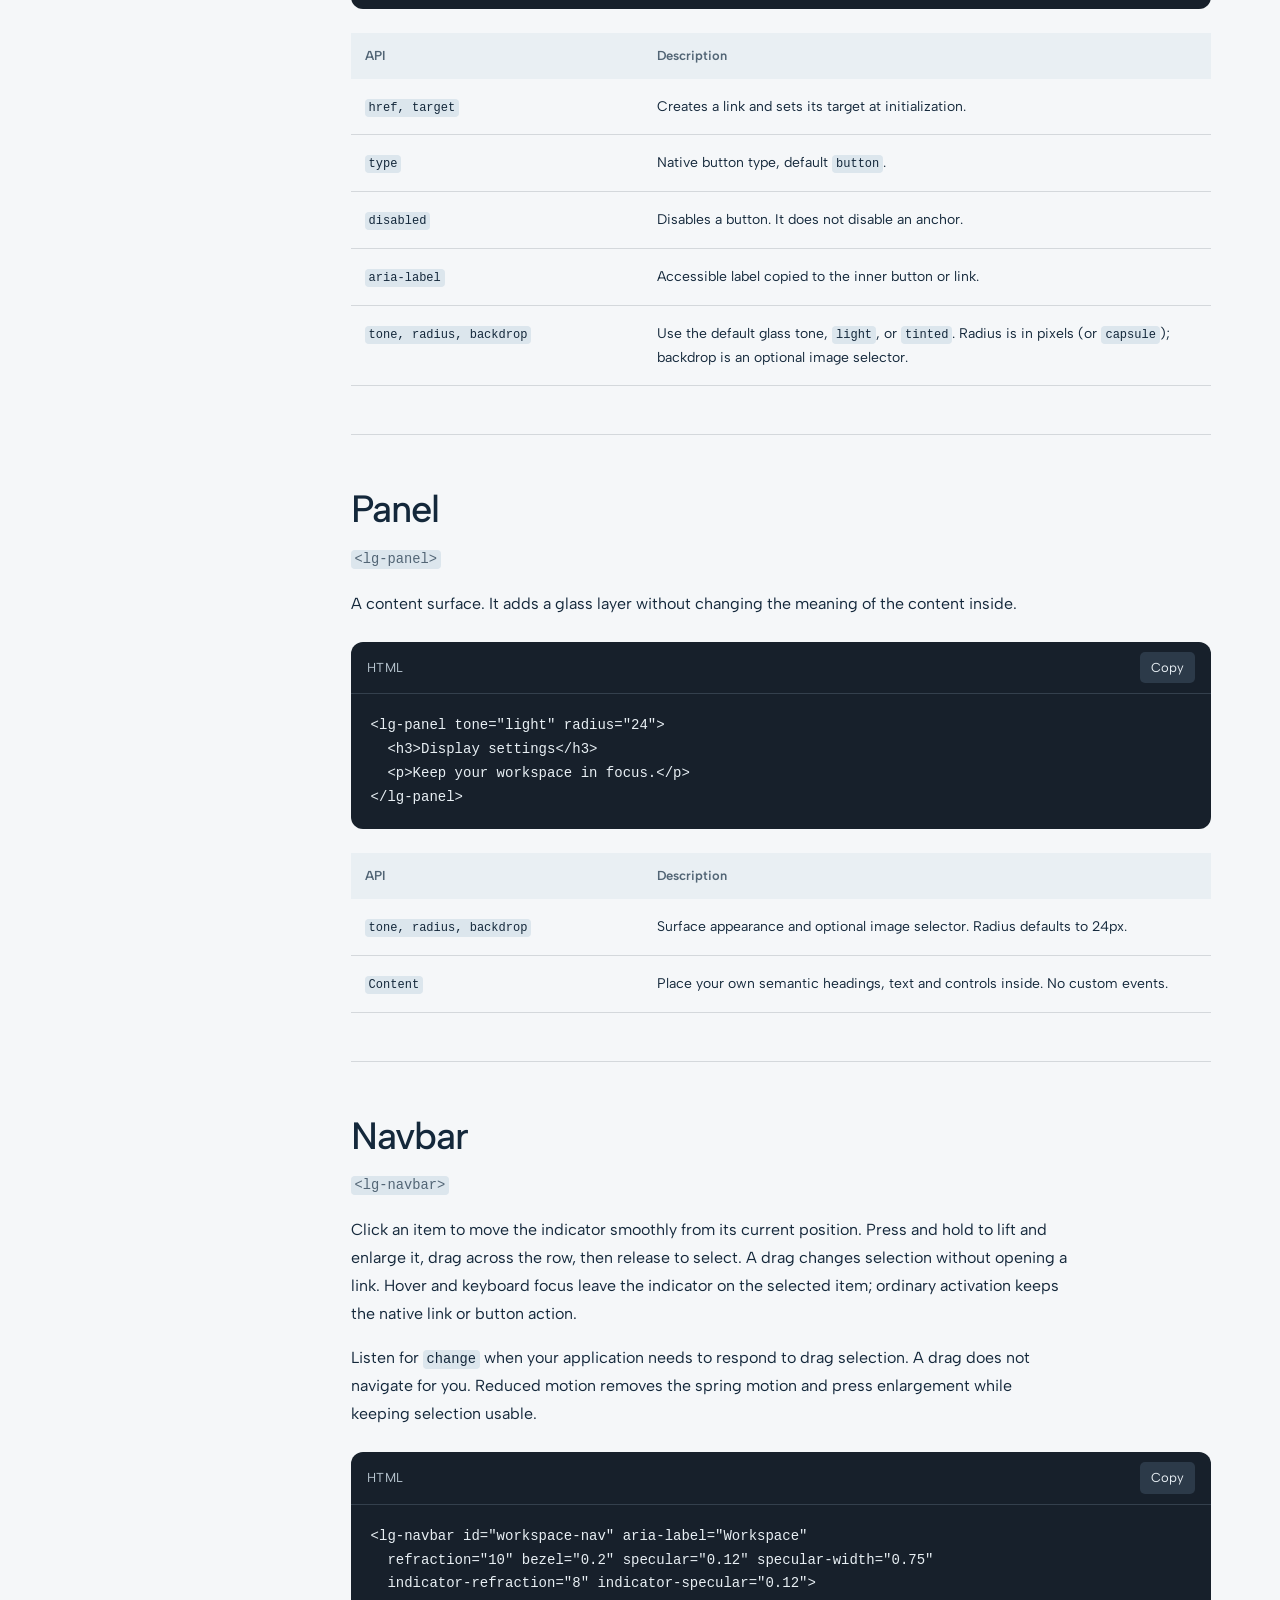
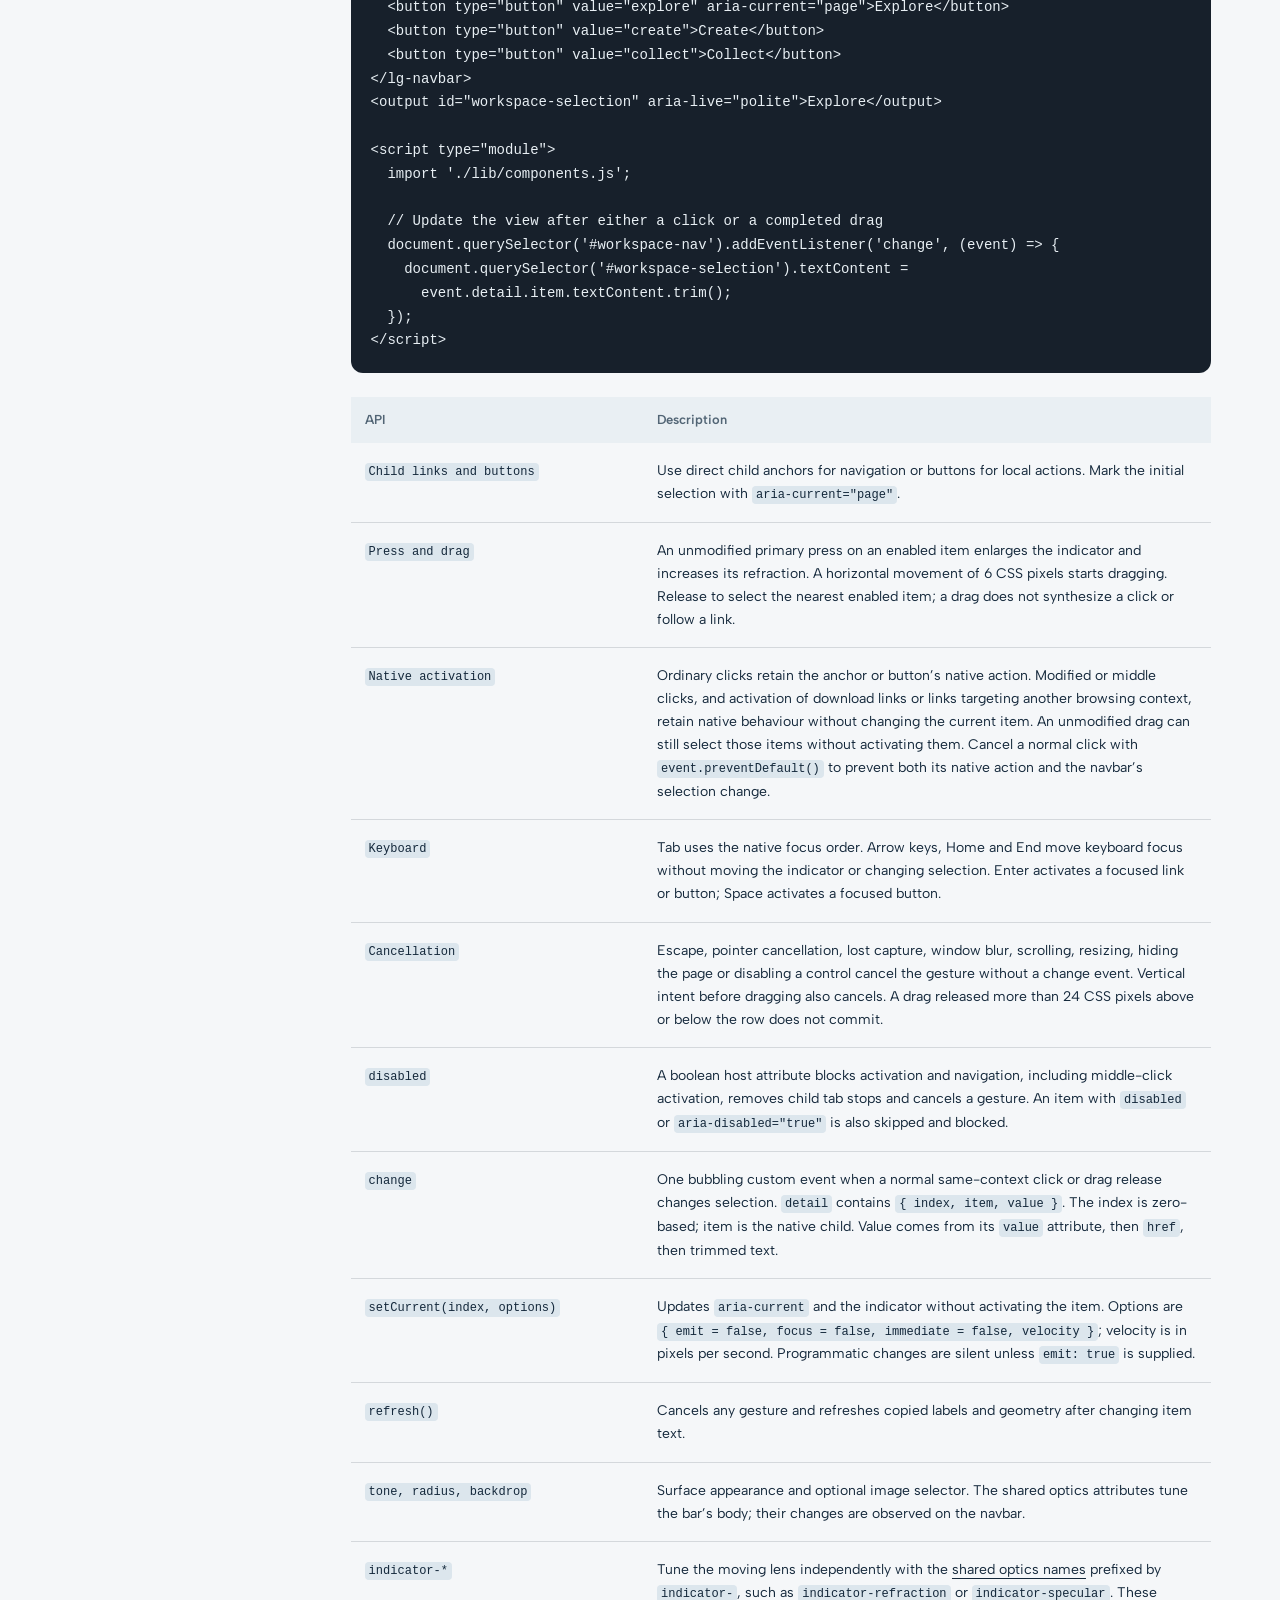
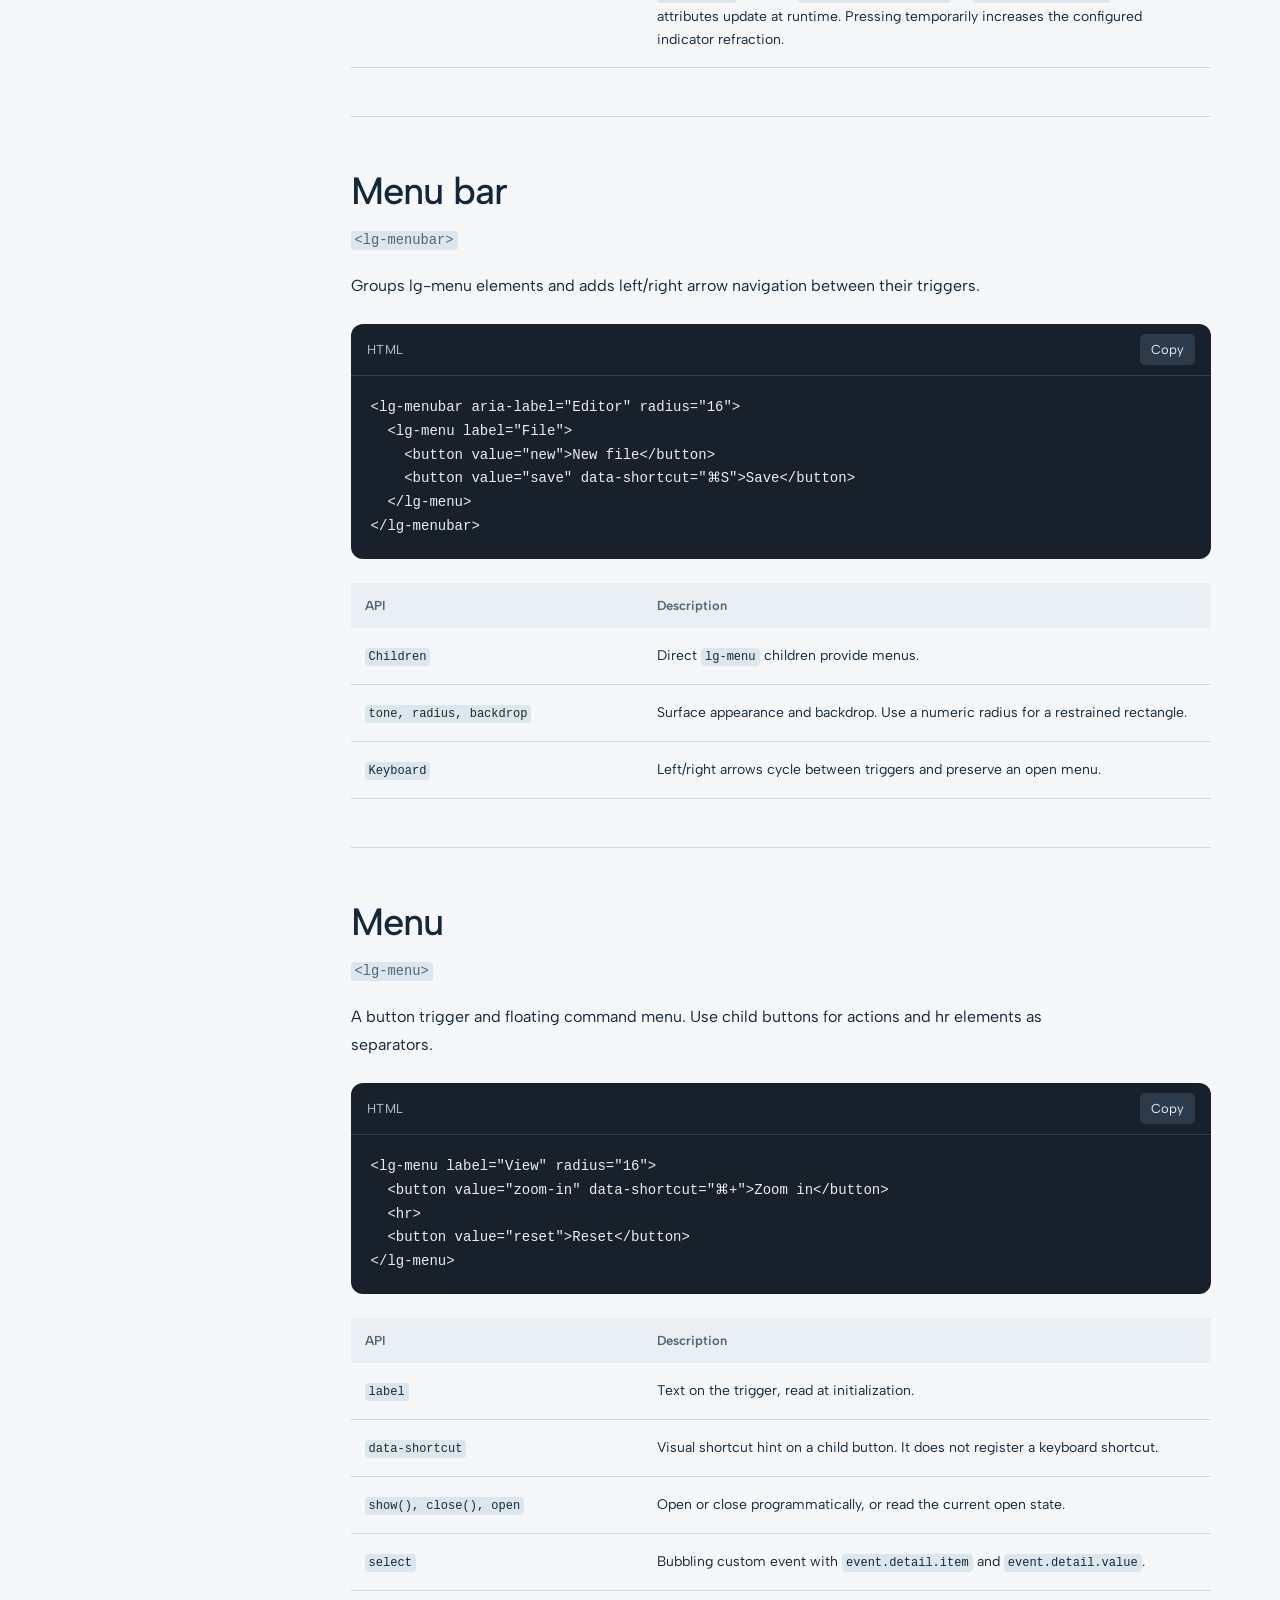
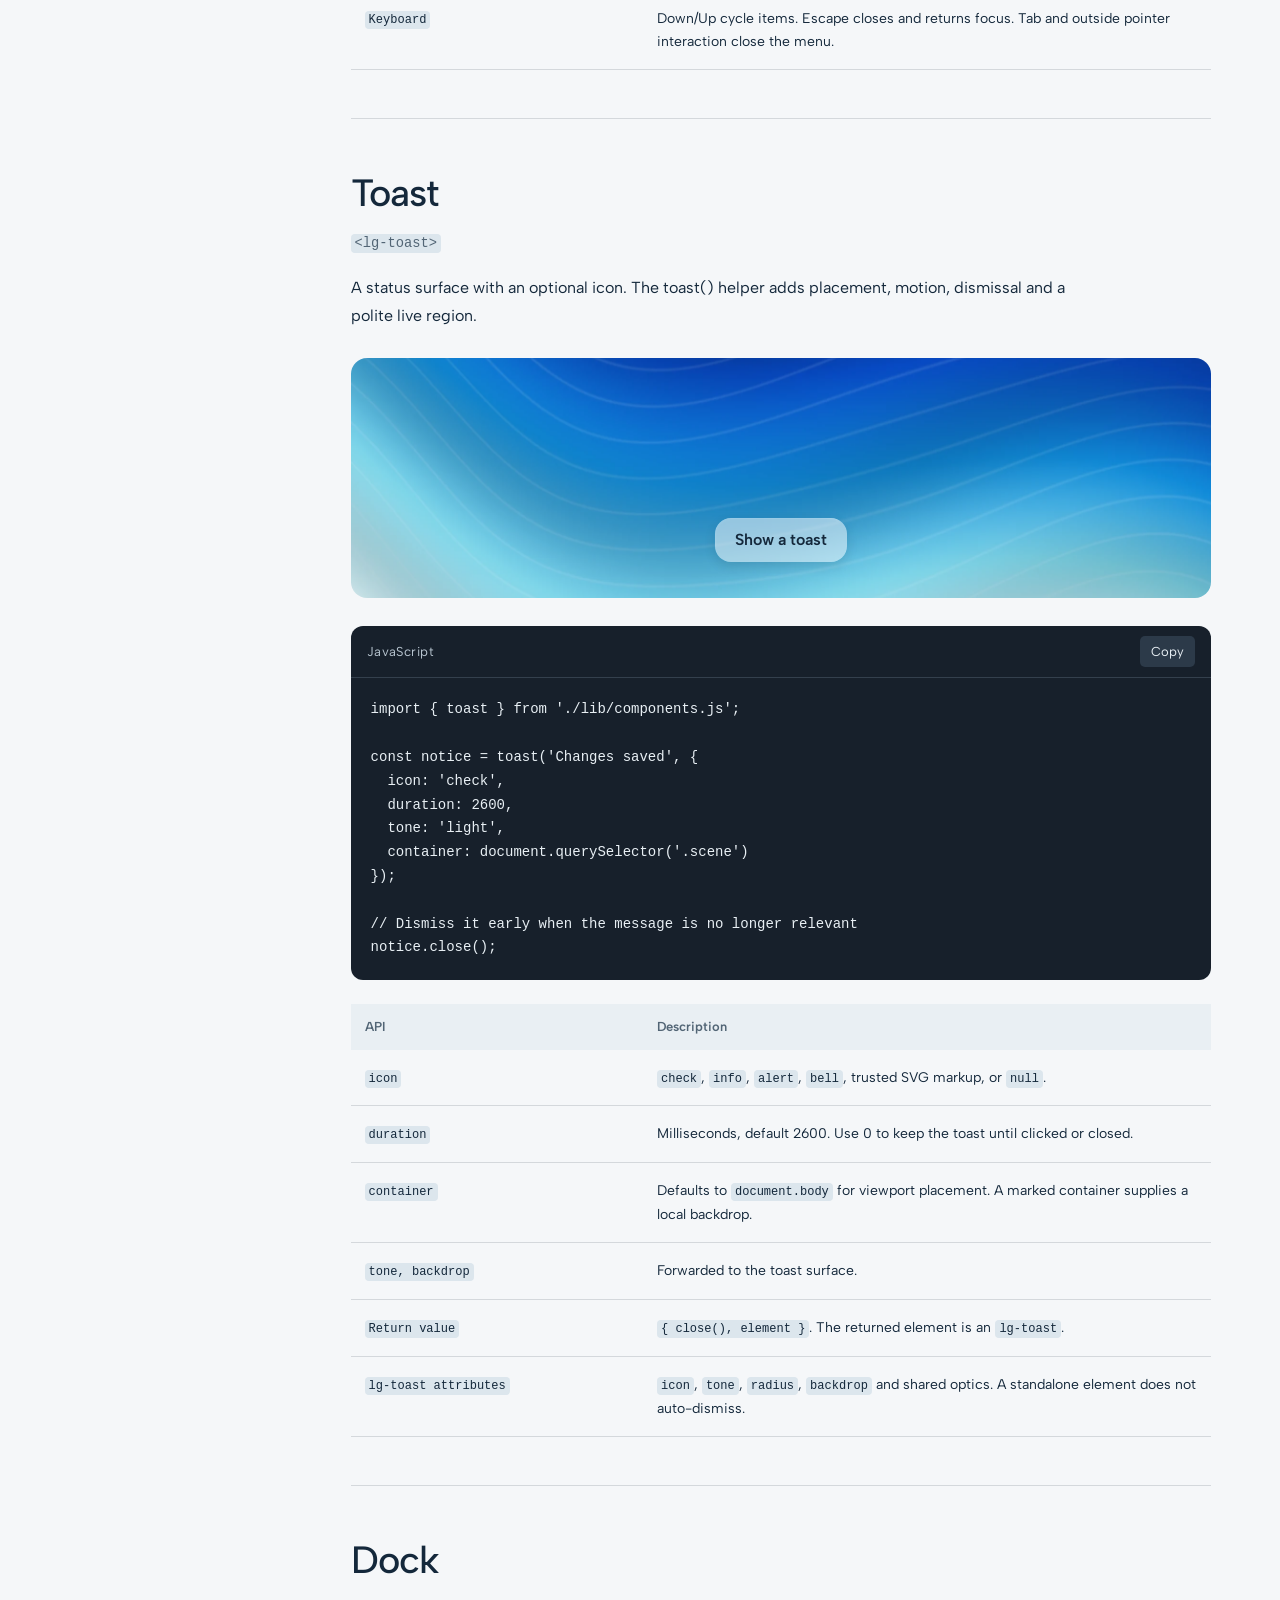
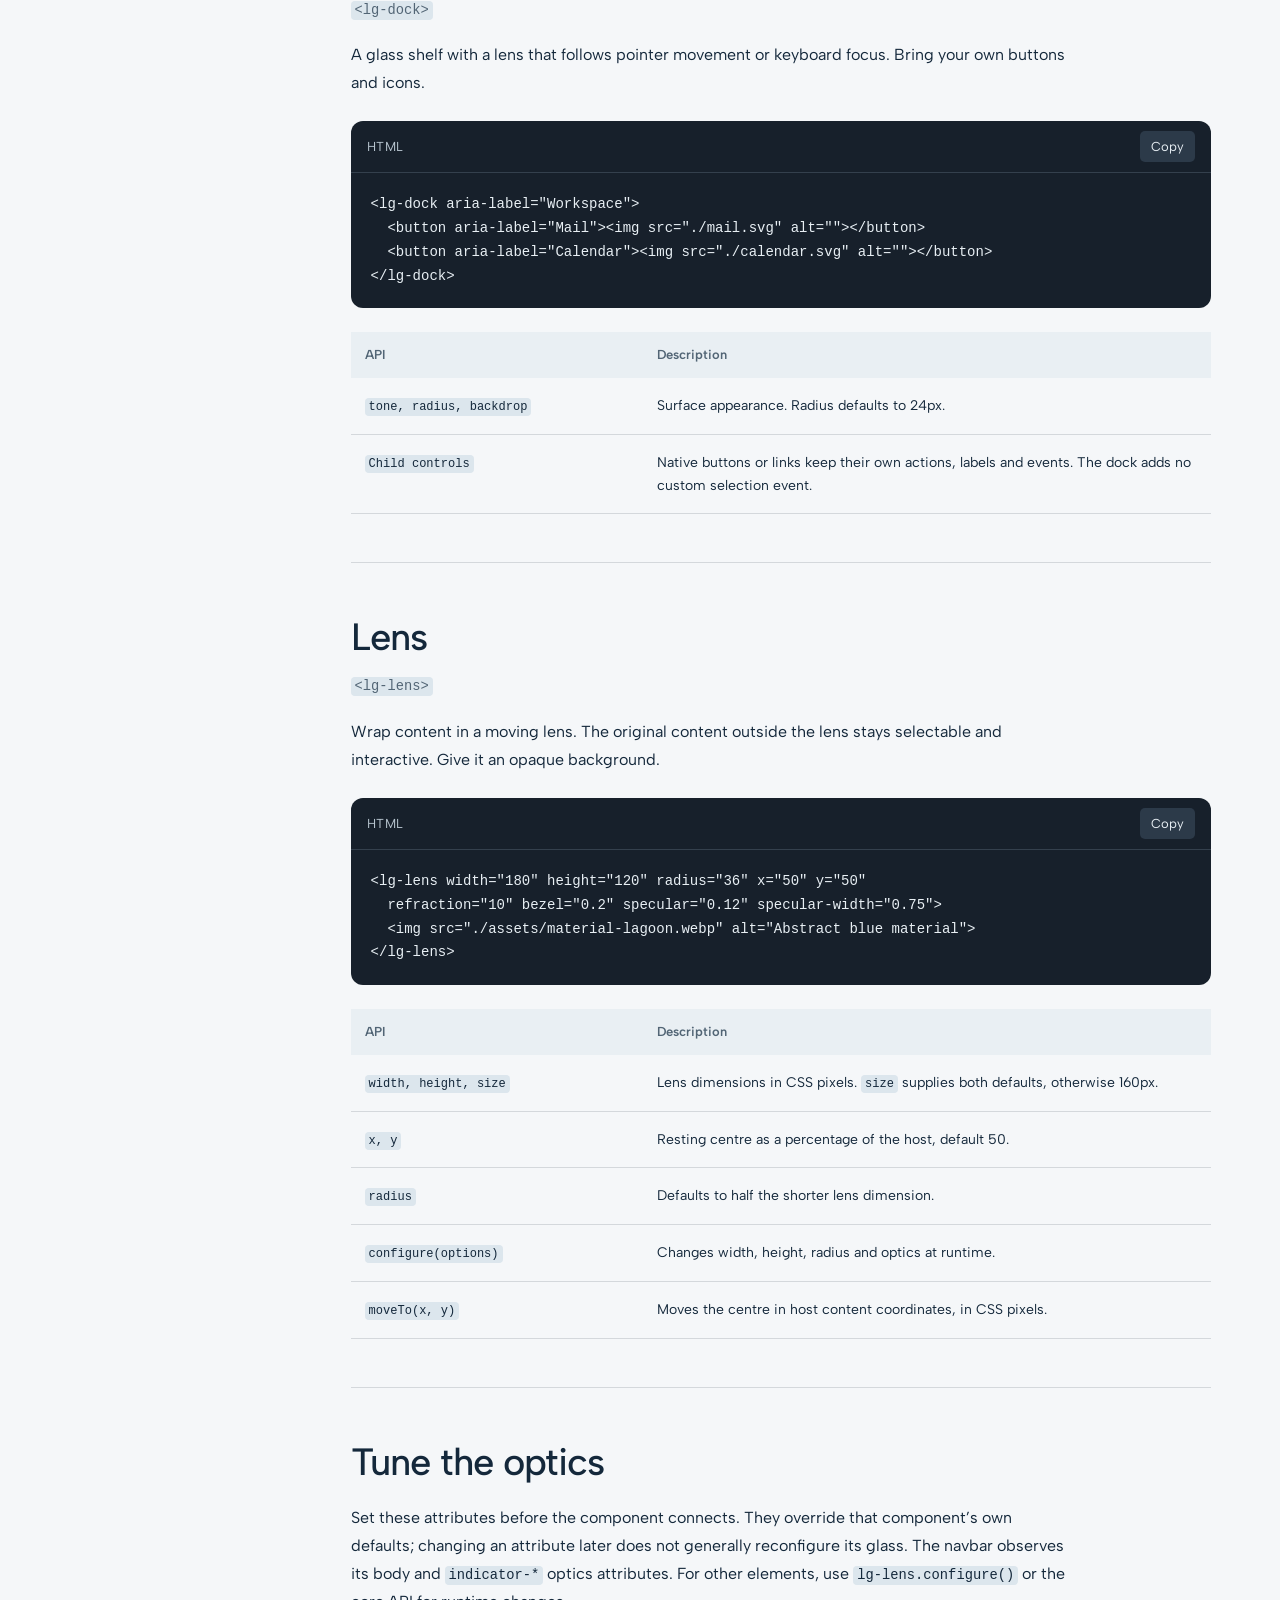
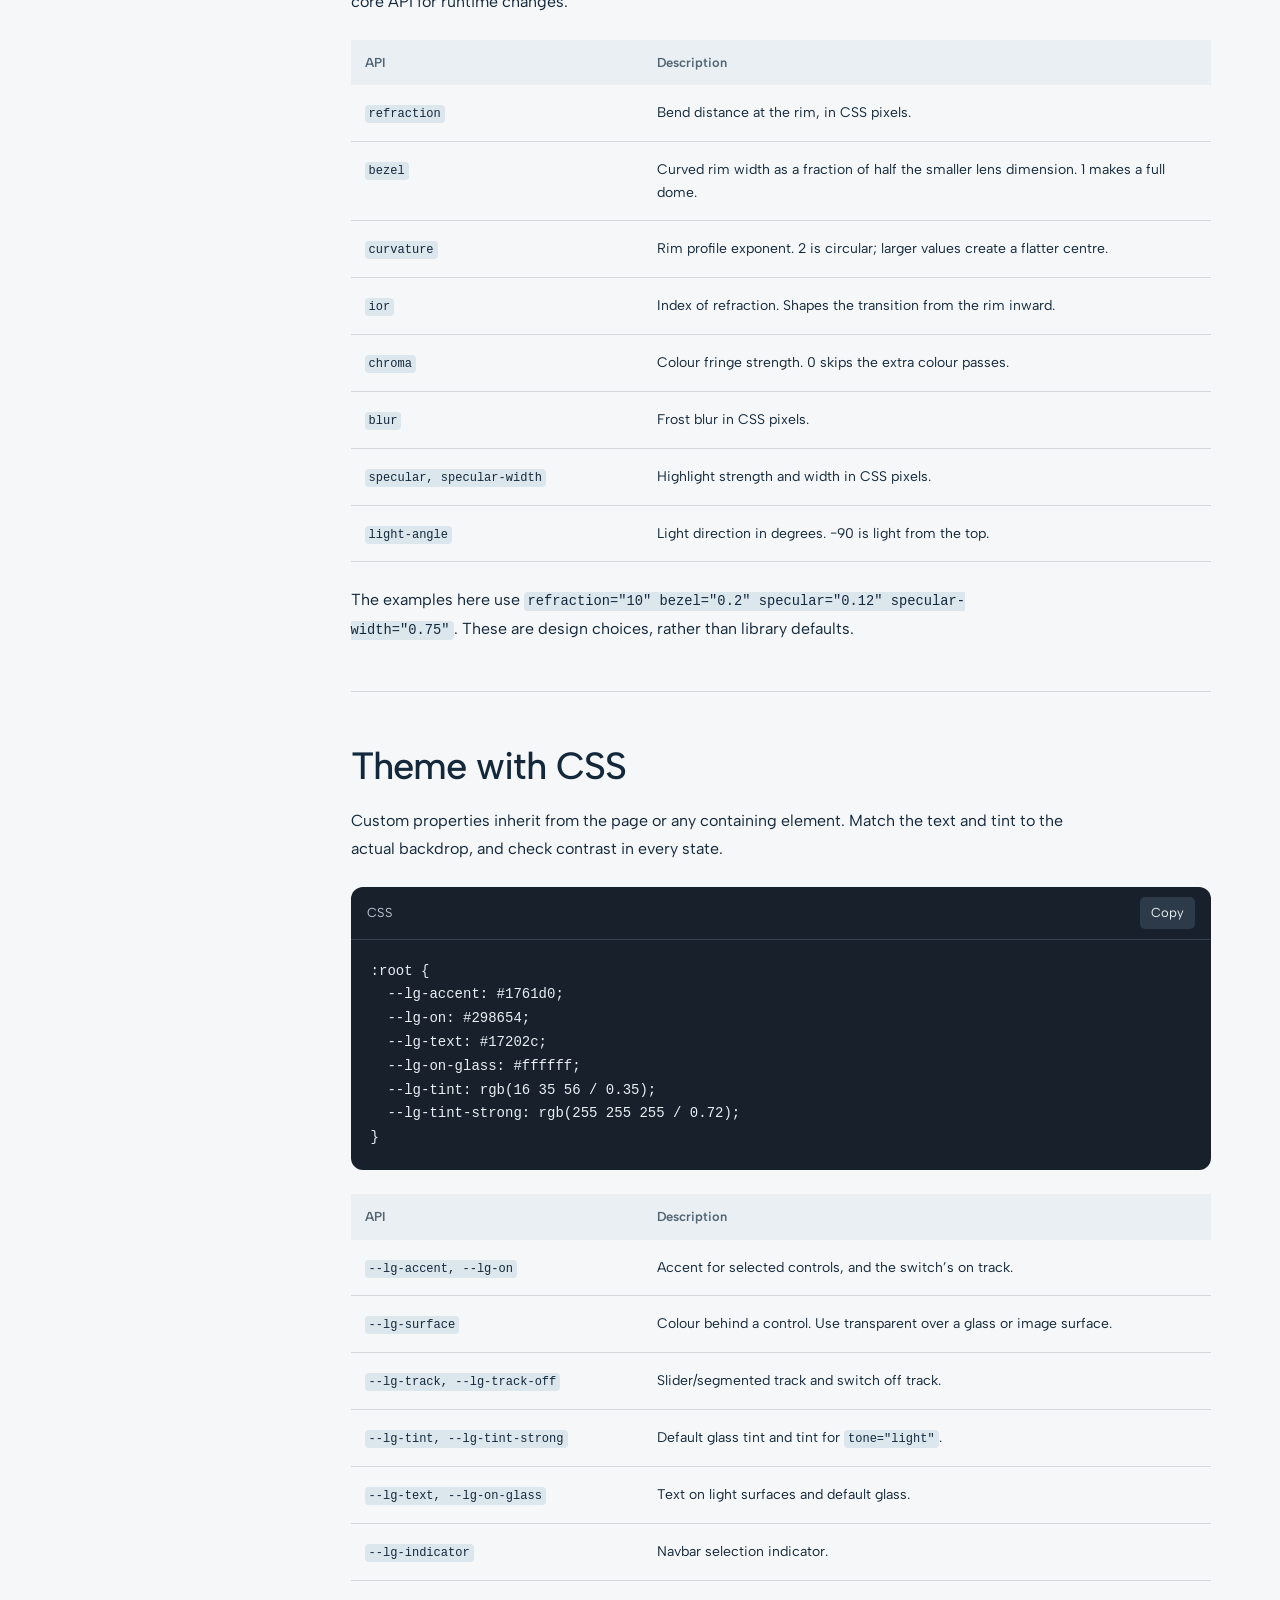
==== commit 8cb4ab63: "fix(navbar): animate direct click transitions The navbar repositioned its glass indicator immediatel" ====
--- a/docs/index.html
+++ b/docs/index.html
@@ -60,7 +60,7 @@
 &lt;lg-button href=&quot;./docs/&quot; tone=&quot;light&quot;&gt;Read the docs&lt;/lg-button&gt;</code></pre></div><div class="reference-table"><table><thead><tr><th scope="col">API</th><th scope="col">Description</th></tr></thead><tbody><tr><td><code>href, target</code></td><td>Creates a link and sets its target at initialization.</td></tr><tr><td><code>type</code></td><td>Native button type, default <code>button</code>.</td></tr><tr><td><code>disabled</code></td><td>Disables a button. It does not disable an anchor.</td></tr><tr><td><code>aria-label</code></td><td>Accessible label copied to the inner button or link.</td></tr><tr><td><code>tone, radius, backdrop</code></td><td>Use the default glass tone, <code>light</code>, or <code>tinted</code>. Radius is in pixels (or <code>capsule</code>); backdrop is an optional image selector.</td></tr></tbody></table></div></section><section id="panel"><h2>Panel<a class="heading-link" href="#panel" aria-label="Link to Panel">#</a></h2><p class="element-name"><code>&lt;lg-panel&gt;</code></p><p>A content surface. It adds a glass layer without changing the meaning of the content inside.</p><div class="code-block"><div class="code-bar"><span>HTML</span><button type="button" class="copy-code" aria-label="Copy HTML example">Copy</button></div><pre><code>&lt;lg-panel tone=&quot;light&quot; radius=&quot;24&quot;&gt;
   &lt;h3&gt;Display settings&lt;/h3&gt;
   &lt;p&gt;Keep your workspace in focus.&lt;/p&gt;
-&lt;/lg-panel&gt;</code></pre></div><div class="reference-table"><table><thead><tr><th scope="col">API</th><th scope="col">Description</th></tr></thead><tbody><tr><td><code>tone, radius, backdrop</code></td><td>Surface appearance and optional image selector. Radius defaults to 24px.</td></tr><tr><td><code>Content</code></td><td>Place your own semantic headings, text and controls inside. No custom events.</td></tr></tbody></table></div></section><section id="navbar"><h2>Navbar<a class="heading-link" href="#navbar" aria-label="Link to Navbar">#</a></h2><p class="element-name"><code>&lt;lg-navbar&gt;</code></p><p>Press an item to lift and enlarge the refracting indicator, drag it across the row, then release to select. A drag changes selection without opening a link. Hover and keyboard focus leave the indicator on the selected item; ordinary activation keeps the native link or button action.</p><p>Listen for <code>change</code> when your application needs to respond to drag selection. A drag does not navigate for you. Reduced motion removes the spring motion and press enlargement while keeping selection usable.</p><div class="code-block"><div class="code-bar"><span>HTML</span><button type="button" class="copy-code" aria-label="Copy HTML example">Copy</button></div><pre><code>&lt;lg-navbar id=&quot;workspace-nav&quot; aria-label=&quot;Workspace&quot;
+&lt;/lg-panel&gt;</code></pre></div><div class="reference-table"><table><thead><tr><th scope="col">API</th><th scope="col">Description</th></tr></thead><tbody><tr><td><code>tone, radius, backdrop</code></td><td>Surface appearance and optional image selector. Radius defaults to 24px.</td></tr><tr><td><code>Content</code></td><td>Place your own semantic headings, text and controls inside. No custom events.</td></tr></tbody></table></div></section><section id="navbar"><h2>Navbar<a class="heading-link" href="#navbar" aria-label="Link to Navbar">#</a></h2><p class="element-name"><code>&lt;lg-navbar&gt;</code></p><p>Click an item to move the indicator smoothly from its current position. Press and hold to lift and enlarge it, drag across the row, then release to select. A drag changes selection without opening a link. Hover and keyboard focus leave the indicator on the selected item; ordinary activation keeps the native link or button action.</p><p>Listen for <code>change</code> when your application needs to respond to drag selection. A drag does not navigate for you. Reduced motion removes the spring motion and press enlargement while keeping selection usable.</p><div class="code-block"><div class="code-bar"><span>HTML</span><button type="button" class="copy-code" aria-label="Copy HTML example">Copy</button></div><pre><code>&lt;lg-navbar id=&quot;workspace-nav&quot; aria-label=&quot;Workspace&quot;
   refraction=&quot;10&quot; bezel=&quot;0.2&quot; specular=&quot;0.12&quot; specular-width=&quot;0.75&quot;
   indicator-refraction=&quot;8&quot; indicator-specular=&quot;0.12&quot;&gt;
   &lt;button type=&quot;button&quot; value=&quot;explore&quot; aria-current=&quot;page&quot;&gt;Explore&lt;/button&gt;
